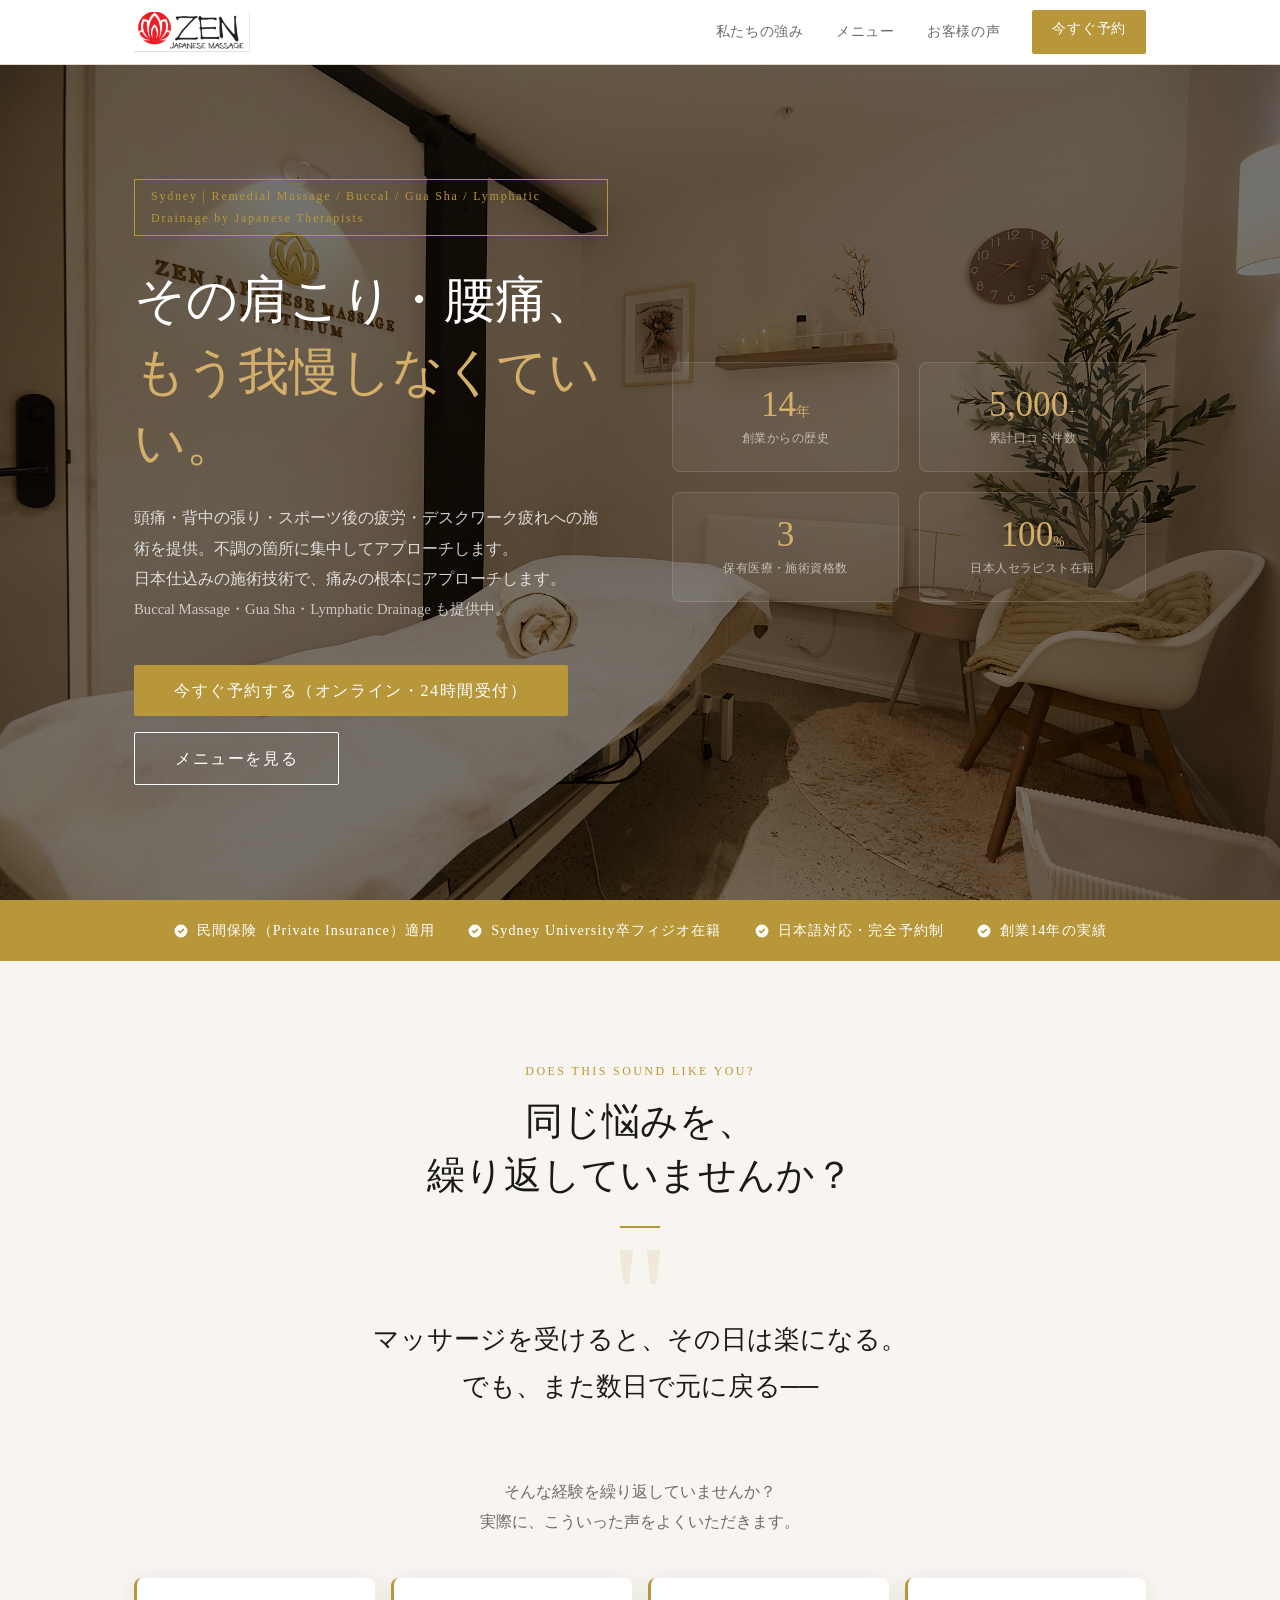
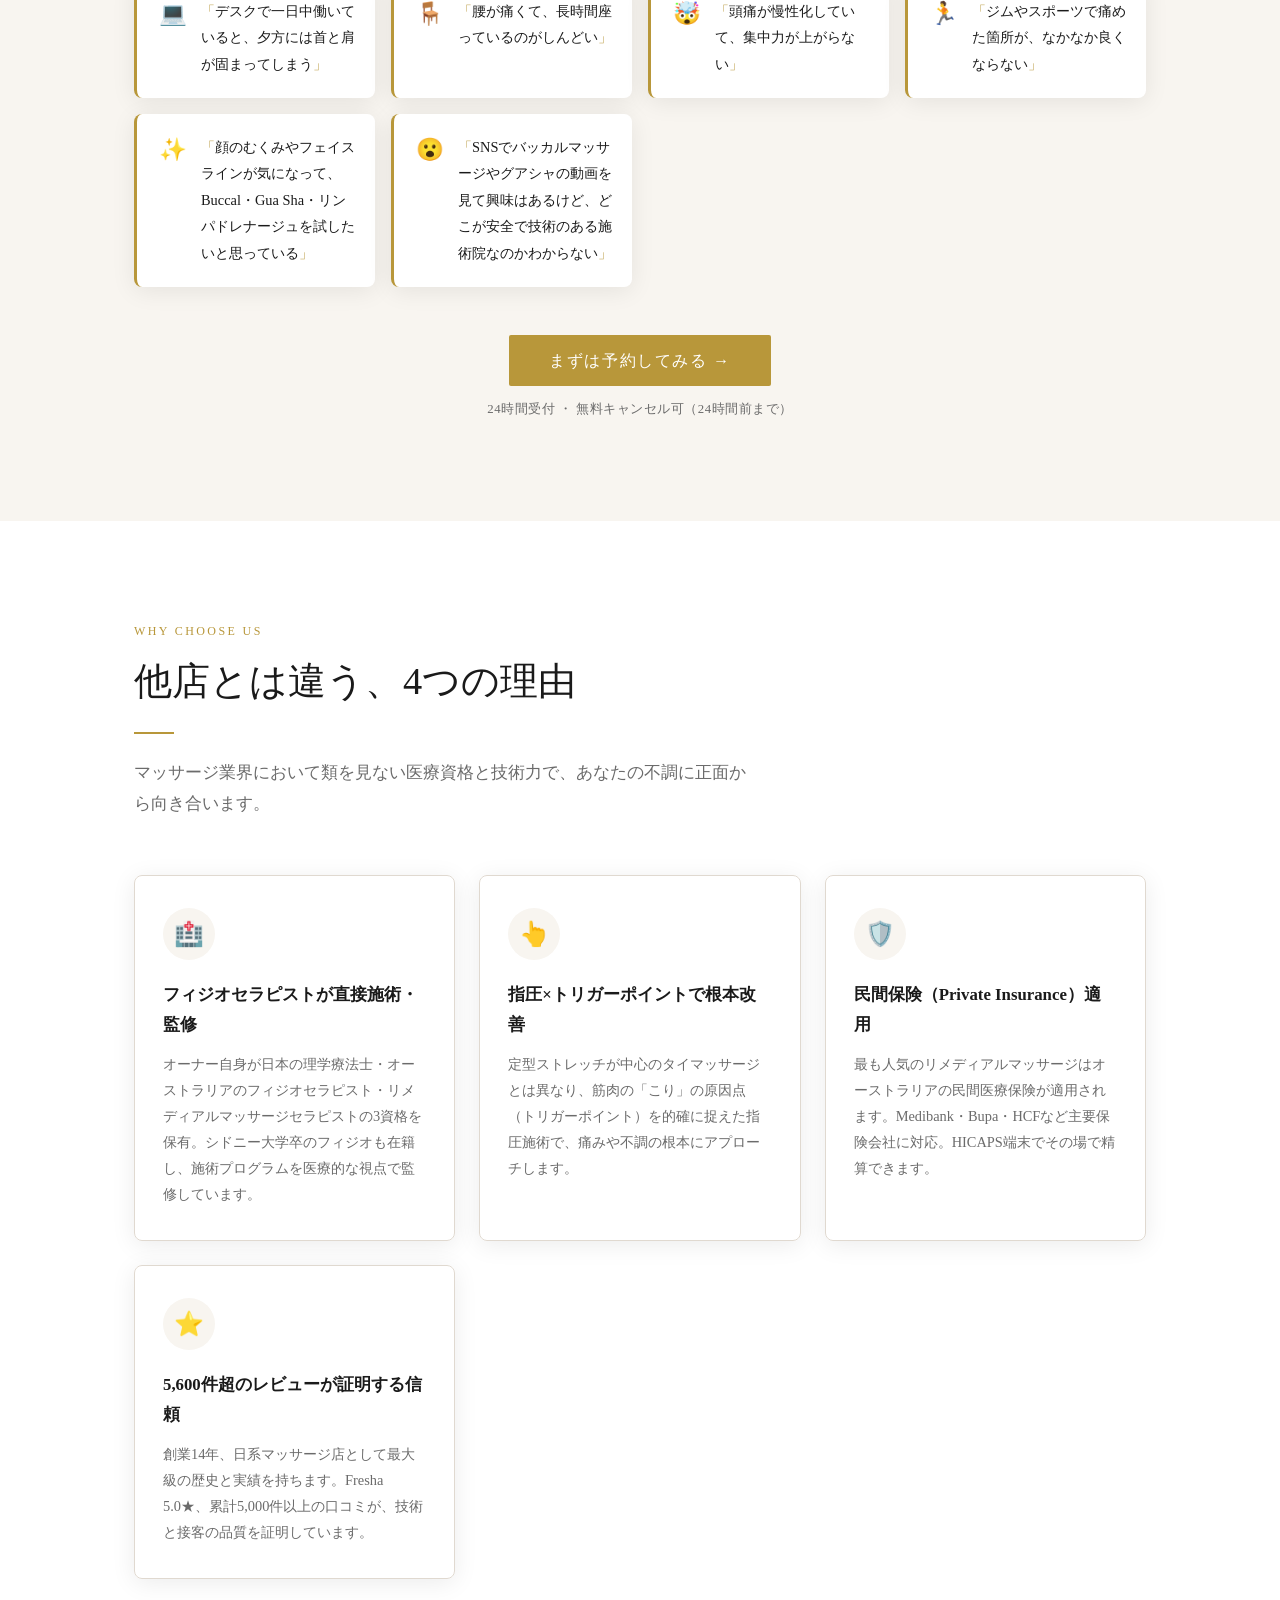
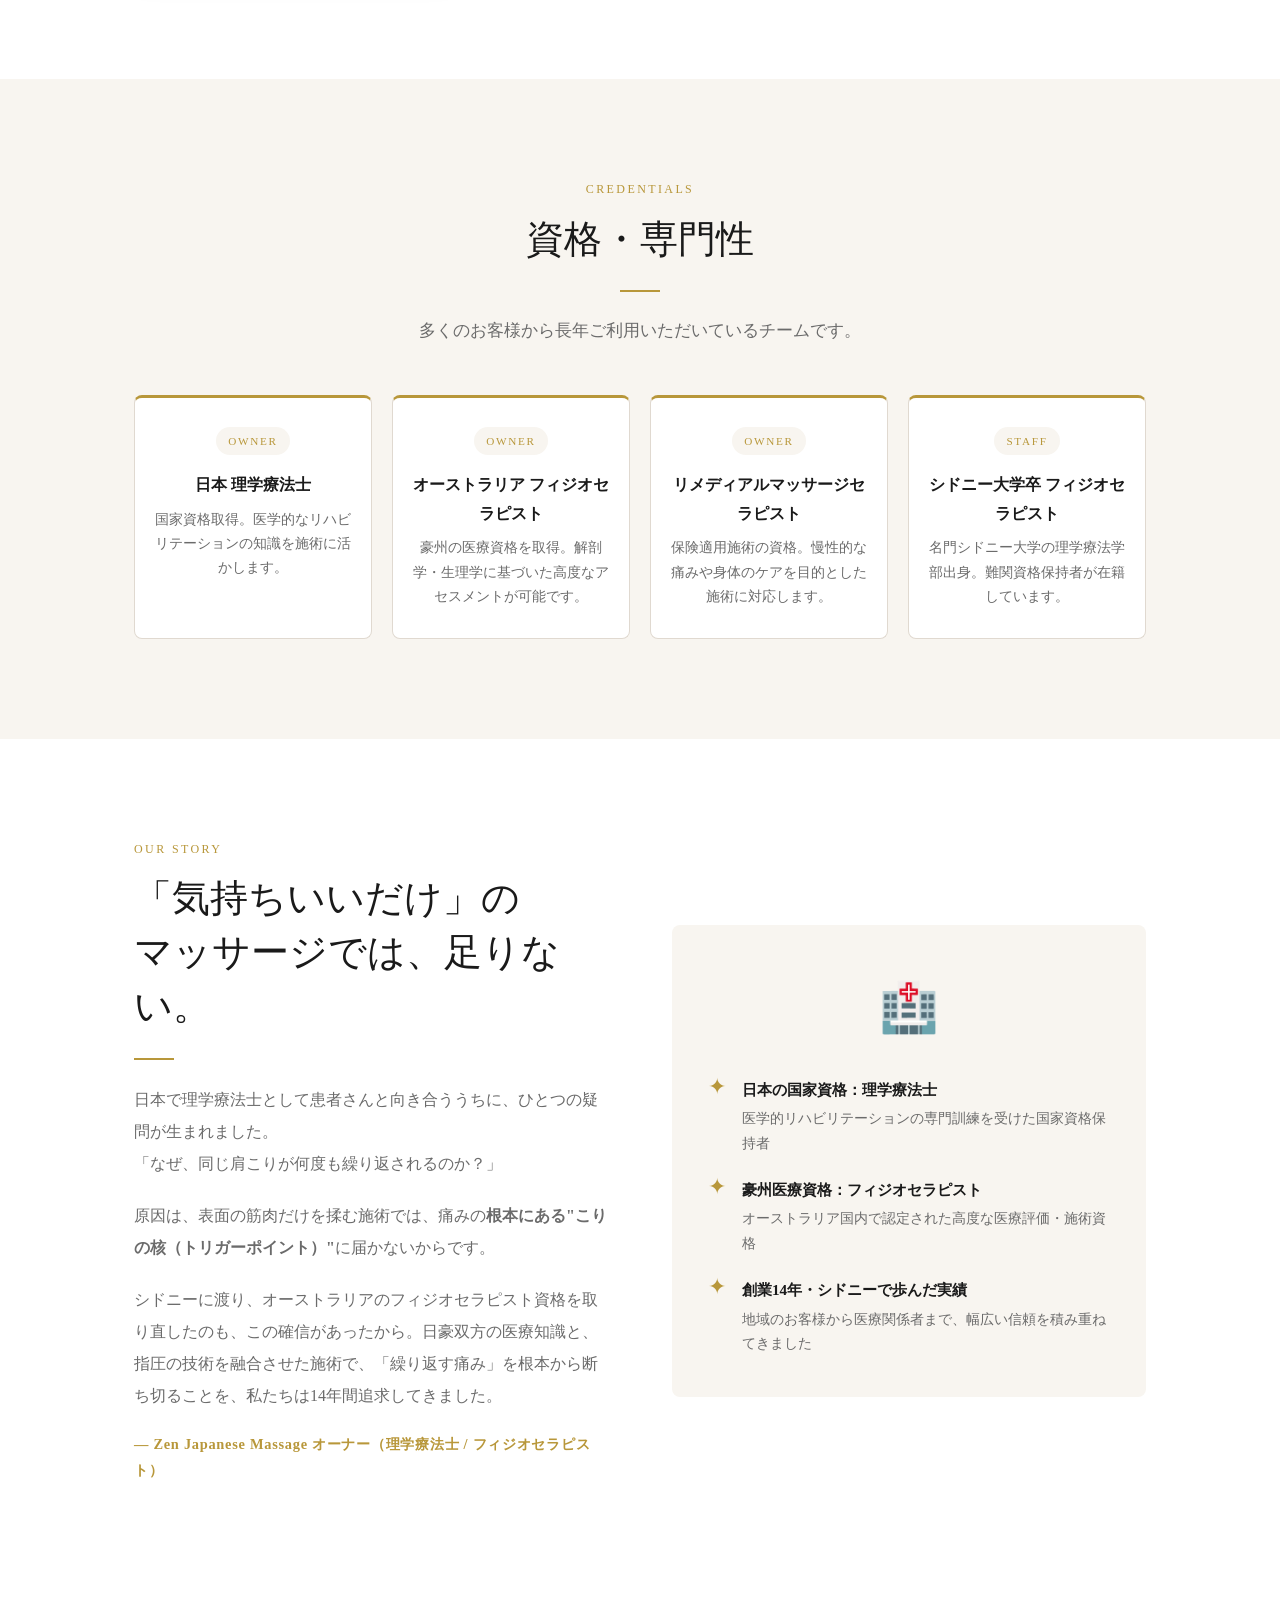
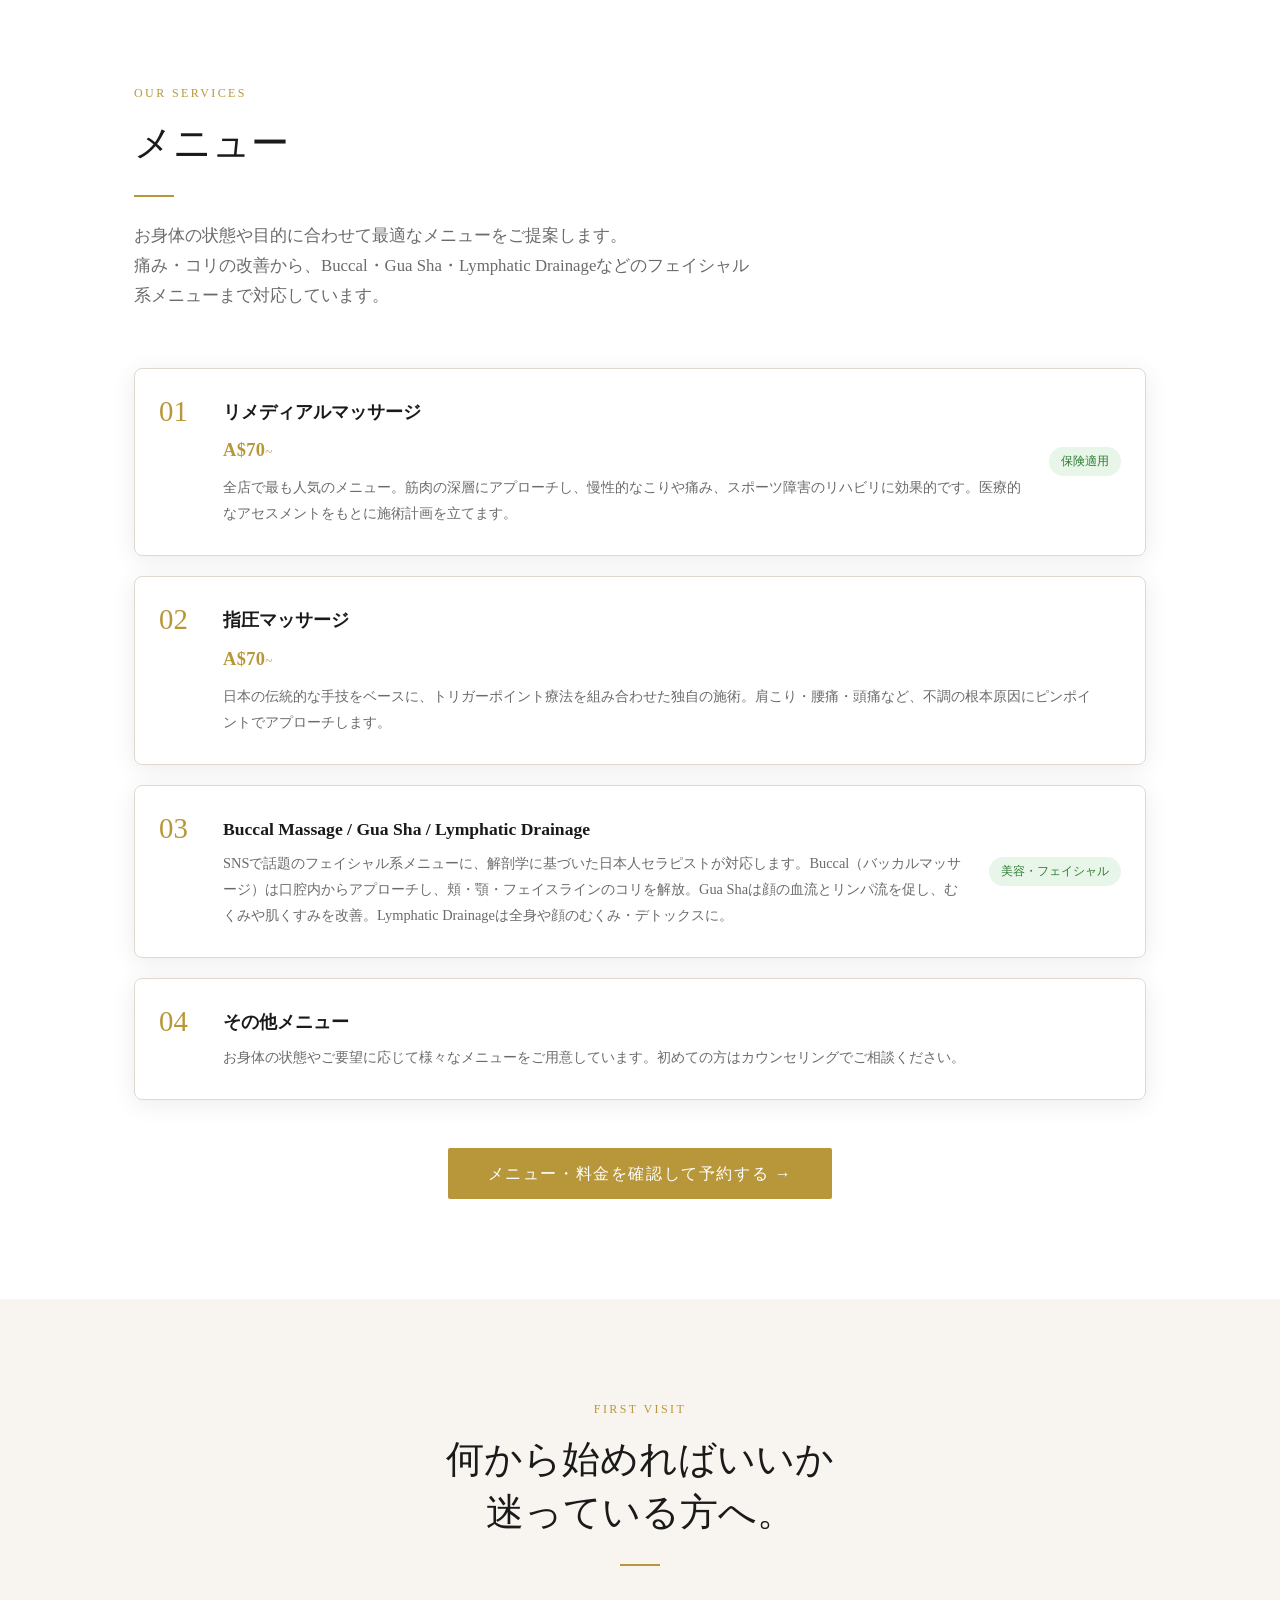
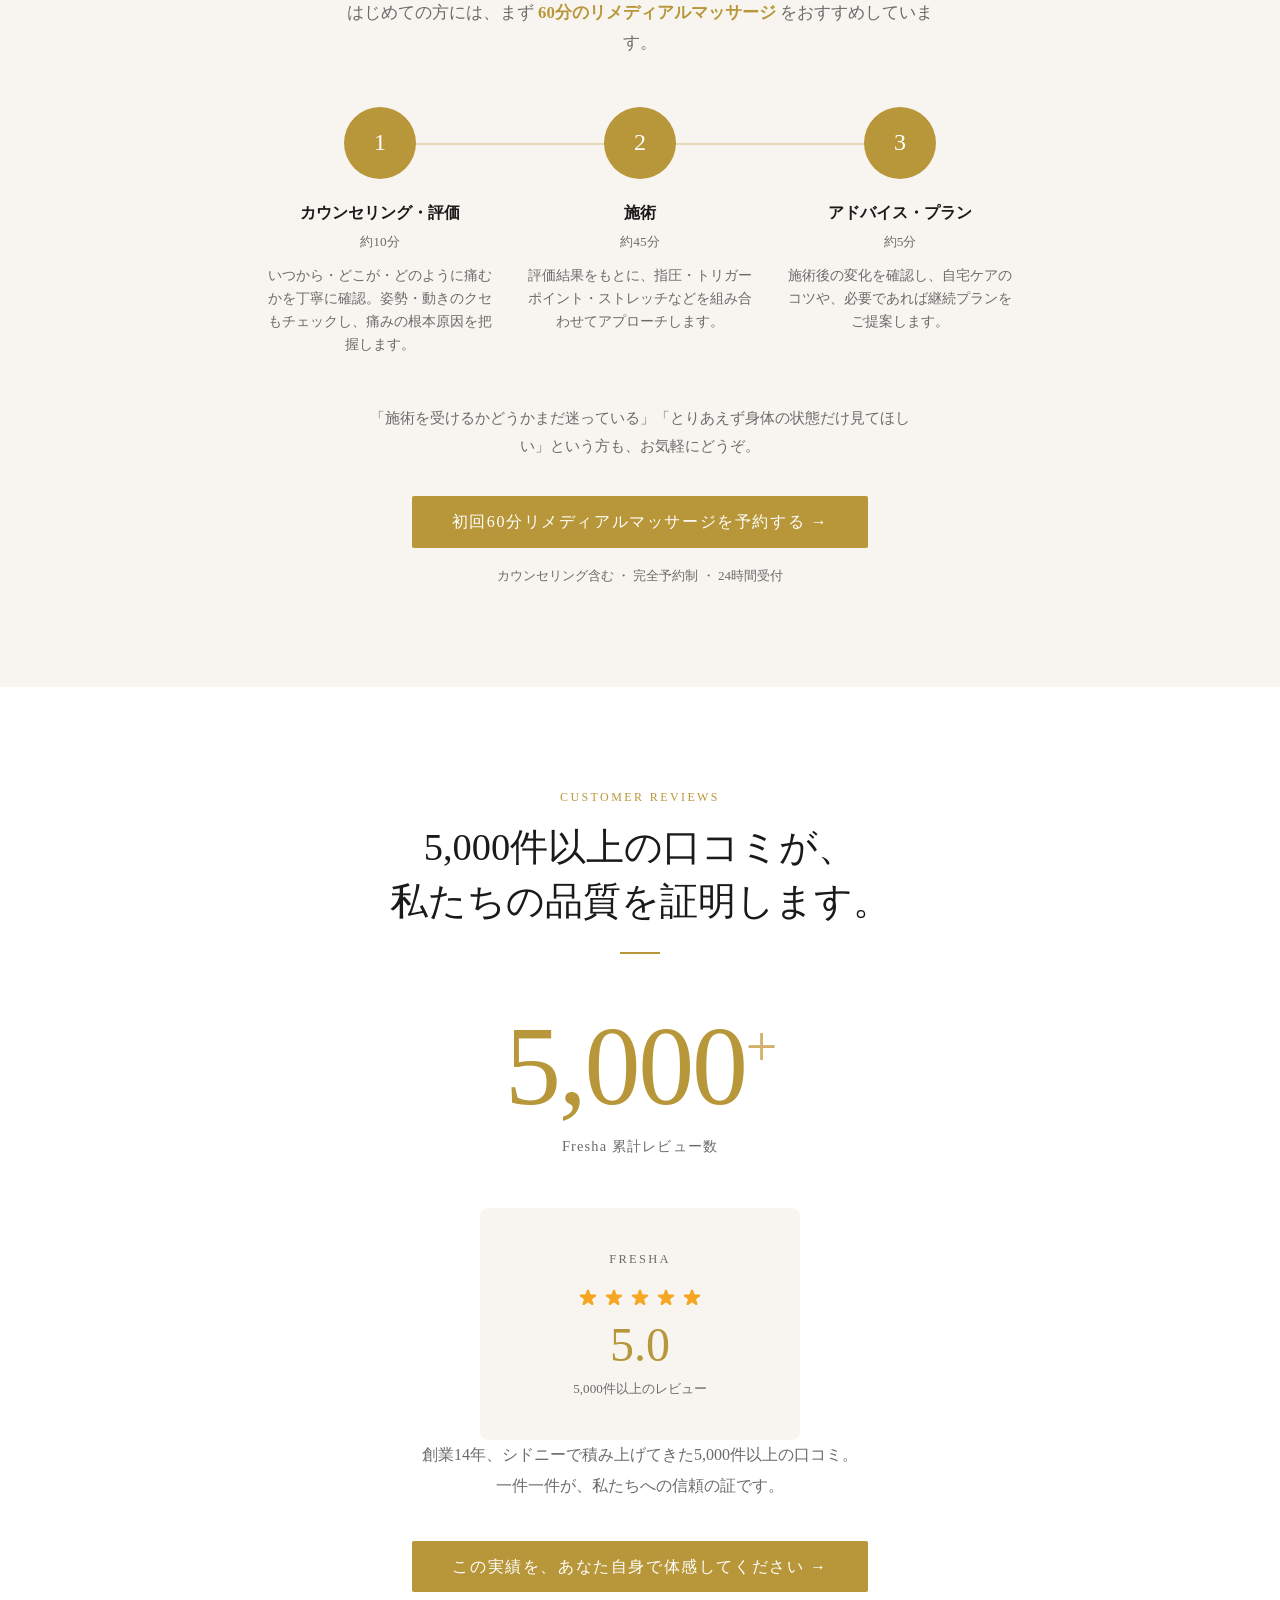
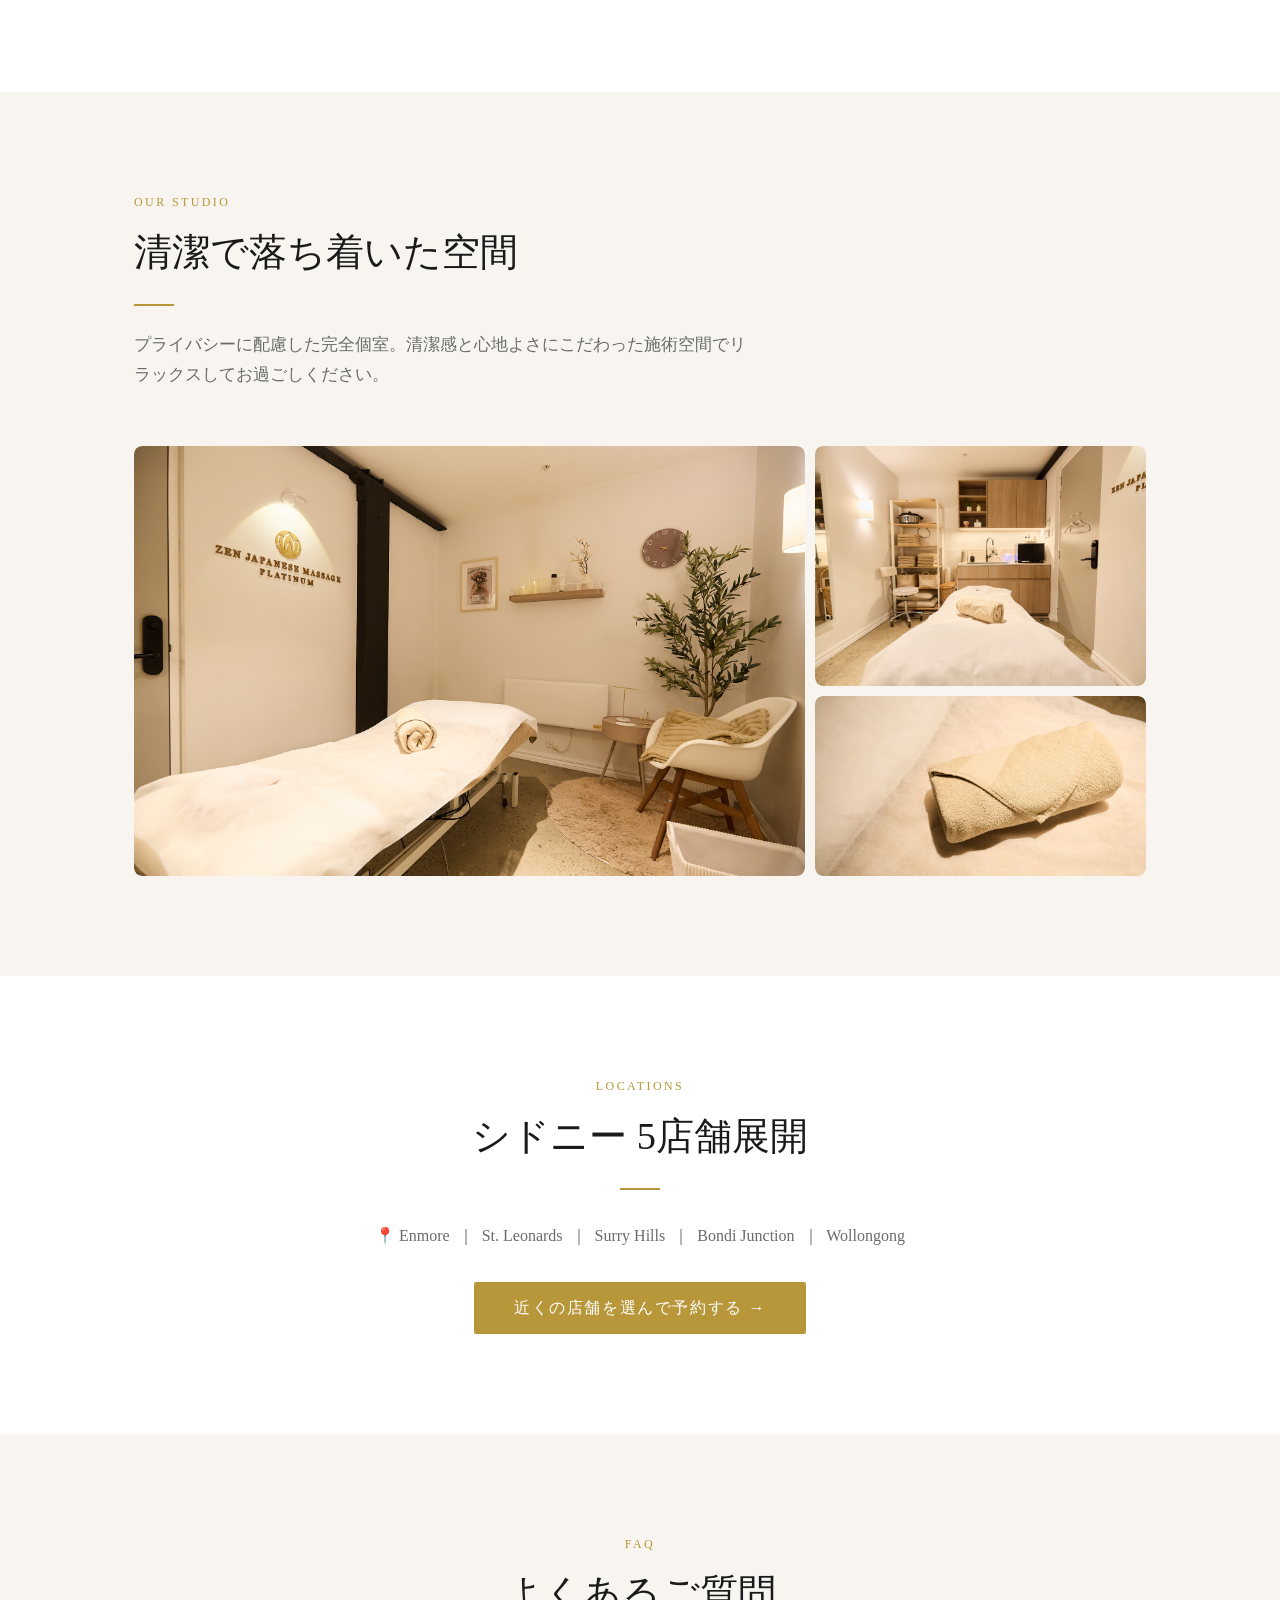
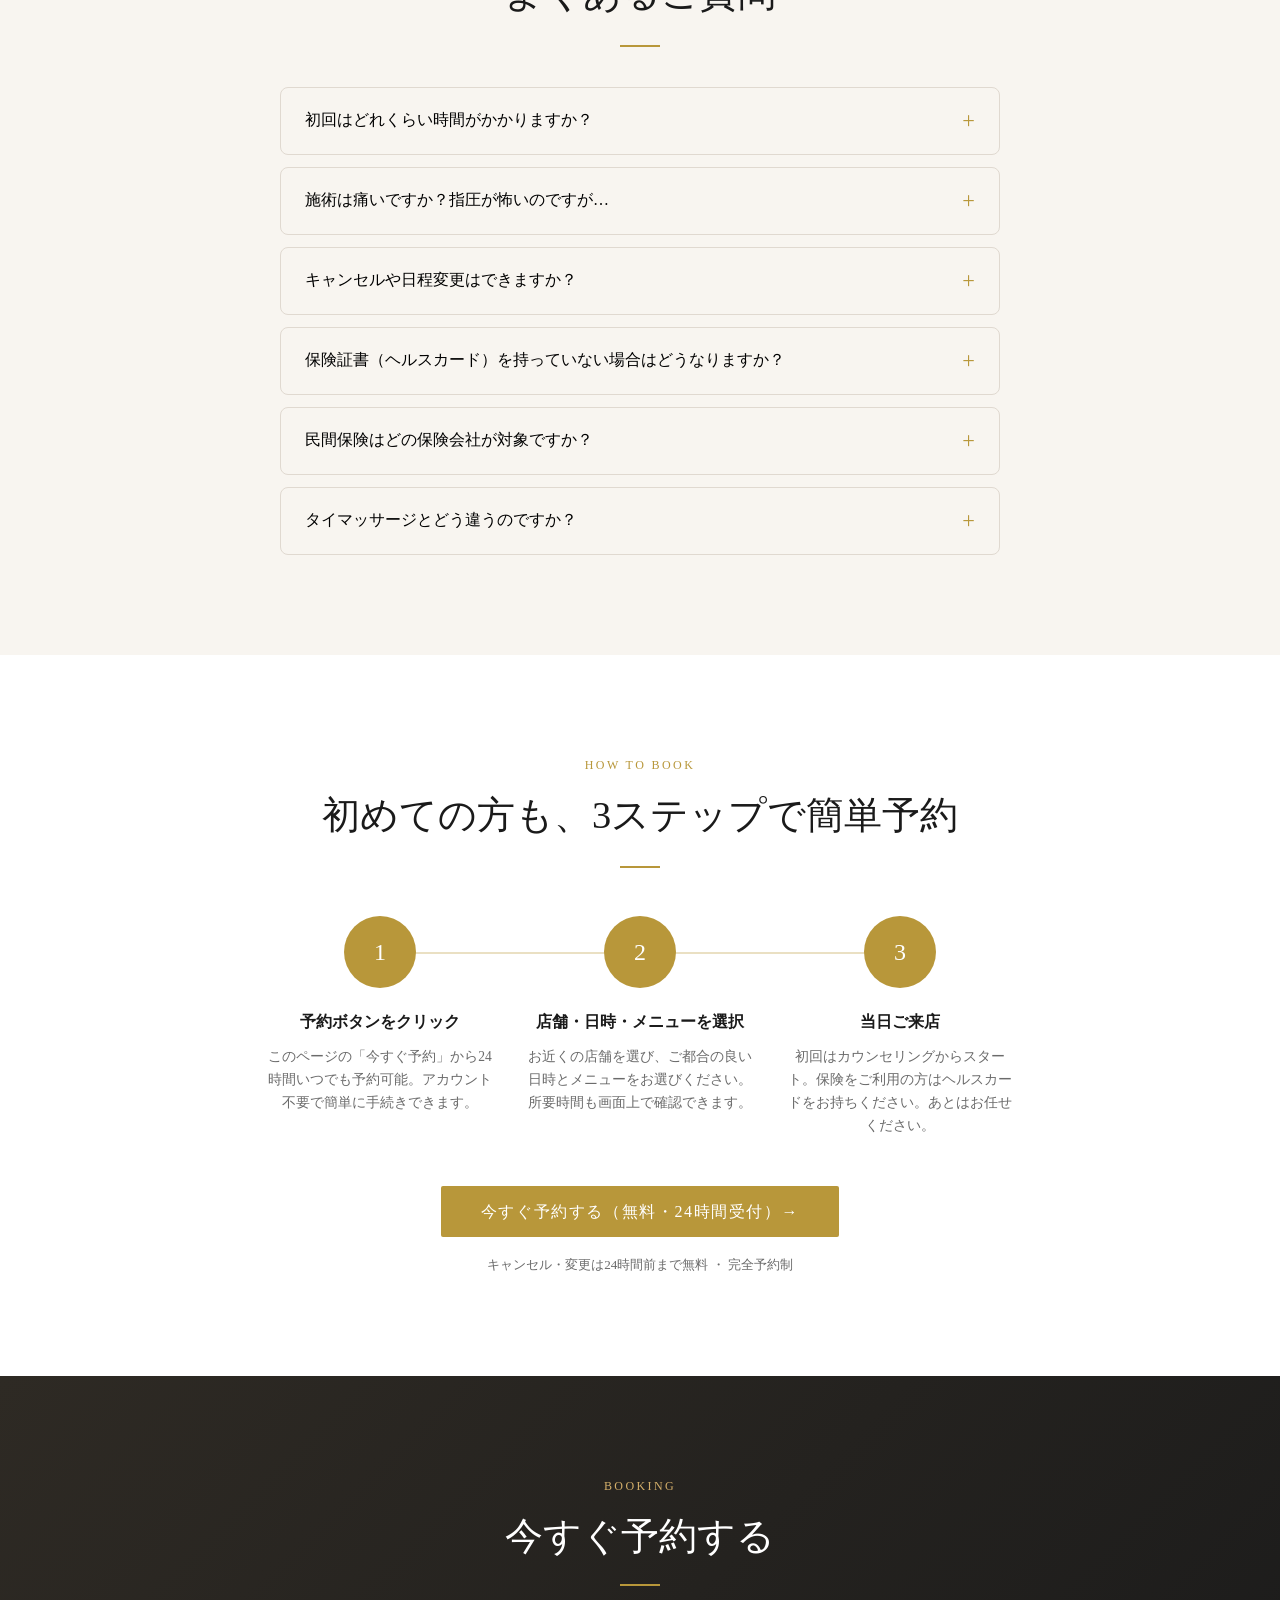
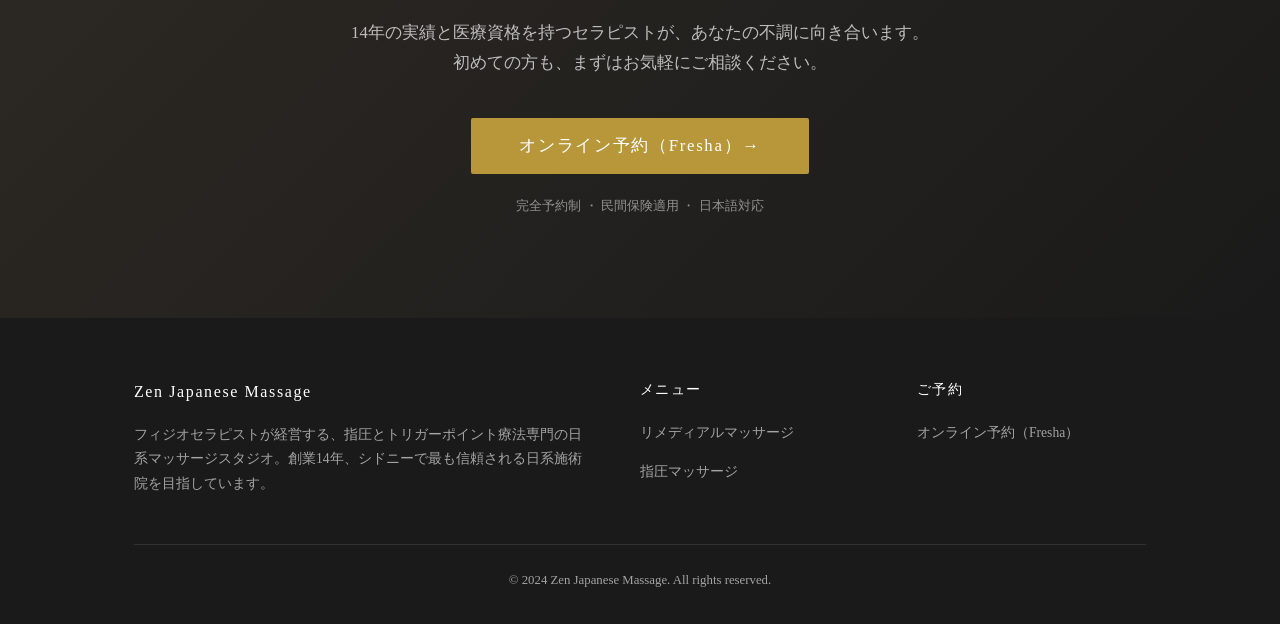
==== index.html @ 1bd849fd "fix: ACL/AHPRA/Meta広告ポリシー準拠のためテキスト修正 - ヒーロー: 「医療技術」→「施術技術」、「根本から変えます」→「根本にアプローチします」 - ヒーロー: 「スポーツ障害」" ====
<!DOCTYPE html>
<html lang="ja">
<head>
  <meta charset="UTF-8" />
  <meta name="viewport" content="width=device-width, initial-scale=1.0" />
  <title>Zen Japanese Massage | シドニーの日系マッサージ専門店 | 創業14年・5,000件以上の口コミ</title>
  <link rel="stylesheet" href="styles.css" />
  <link rel="stylesheet" href="https://unpkg.com/aos@2.3.1/dist/aos.css" />
  <!-- ===== Google Analytics (GA4) ===== -->
  <!-- TODO: G-XXXXXXXXXX を実際の測定IDに置き換えてください -->
  <script async src="https://www.googletagmanager.com/gtag/js?id=G-XXXXXXXXXX"></script>
  <script src="script.js" defer></script>
</head>
<body>

<!-- ===== STICKY BOOKING BUTTON ===== -->
<div class="sticky-booking" id="stickyBooking">
  <div class="sticky-booking-label">民間保険適用 ・ 日本語対応</div>
  <a href="https://www.fresha.com/book-now/zen-japanese-massage-r4r98fda/all-offer?share=true&pId=521319" target="_blank" rel="noopener noreferrer" class="sticky-booking-btn">
    <svg width="18" height="18" fill="none" stroke="currentColor" stroke-width="2" viewBox="0 0 24 24"><rect x="3" y="4" width="18" height="18" rx="2"/><path d="M16 2v4M8 2v4M3 10h18"/></svg>
    今すぐ予約する
  </a>
</div>

<!-- ===== HEADER ===== -->
<header class="site-header">
  <div class="container">
    <a href="#" class="logo">
      <img src="logo.png" alt="Zen Japanese Massage" style="height: 40px; width: auto; display: block;">
    </a>
    <nav class="nav">
      <a href="#strengths" class="nav-link">私たちの強み</a>
      <a href="#services" class="nav-link">メニュー</a>
      <a href="#reviews" class="nav-link">お客様の声</a>
      <a href="https://www.fresha.com/book-now/zen-japanese-massage-r4r98fda/all-offer?share=true&pId=521319" target="_blank" rel="noopener noreferrer" class="btn btn--primary">今すぐ予約</a>
    </nav>
  </div>
</header>

<!-- [SECTION: Hero] -->
<!-- ===== HERO ===== -->
<section class="hero">
  <div class="container">
    <div class="hero-content" data-aos="fade-up" data-aos-duration="900">
      <!-- [COPY: Hero badge] -->
      <div class="hero-badge">Sydney | Remedial Massage / Buccal / Gua Sha / Lymphatic Drainage by Japanese Therapists</div>
      <!-- [COPY: Hero main headline] -->
      <h1 class="hero-title">
        その肩こり・腰痛、<br>
        <em>もう我慢しなくていい。</em>
      </h1>
      <!-- [COPY: Hero sub headline] -->
      <p class="hero-desc">
        頭痛・背中の張り・スポーツ後の疲労・デスクワーク疲れへの施術を提供。不調の箇所に集中してアプローチします。<br>
        日本仕込みの施術技術で、痛みの根本にアプローチします。<br>
        <span style="font-size:.92em; opacity:.85;">Buccal Massage・Gua Sha・Lymphatic Drainage も提供中。</span>
      </p>
      <!-- [COPY: Hero CTA buttons] -->
      <div class="hero-ctas">
        <a href="https://www.fresha.com/book-now/zen-japanese-massage-r4r98fda/all-offer?share=true&pId=521319" target="_blank" rel="noopener noreferrer" class="btn btn--primary">今すぐ予約する（オンライン・24時間受付）</a>
        <a href="#services" class="btn btn--outline" style="color:#fff; border-color:#fff;">メニューを見る</a>
      </div>
    </div>
    <div class="hero-stats">
      <div class="stat-card">
        <div class="stat-num">14<span class="stat-unit">年</span></div>
        <div class="stat-label">創業からの歴史</div>
      </div>
      <div class="stat-card">
        <div class="stat-num">5,000<span class="stat-unit">+</span></div>
        <div class="stat-label">累計口コミ件数</div>
      </div>
      <div class="stat-card">
        <div class="stat-num">3</div>
        <div class="stat-label">保有医療・施術資格数</div>
      </div>
      <div class="stat-card">
        <div class="stat-num">100<span class="stat-unit">%</span></div>
        <div class="stat-label">日本人セラピスト在籍</div>
      </div>
    </div>
  </div>
</section>

<!-- ===== TRUST BAR ===== -->
<div class="trust-bar">
  <div class="container">
    <div class="trust-item">
      <svg width="16" height="16" fill="currentColor" viewBox="0 0 20 20"><path fill-rule="evenodd" d="M10 18a8 8 0 100-16 8 8 0 000 16zm3.707-9.293a1 1 0 00-1.414-1.414L9 10.586 7.707 9.293a1 1 0 00-1.414 1.414l2 2a1 1 0 001.414 0l4-4z" clip-rule="evenodd"/></svg>
      民間保険（Private Insurance）適用
    </div>
    <div class="trust-item">
      <svg width="16" height="16" fill="currentColor" viewBox="0 0 20 20"><path fill-rule="evenodd" d="M10 18a8 8 0 100-16 8 8 0 000 16zm3.707-9.293a1 1 0 00-1.414-1.414L9 10.586 7.707 9.293a1 1 0 00-1.414 1.414l2 2a1 1 0 001.414 0l4-4z" clip-rule="evenodd"/></svg>
      Sydney University卒フィジオ在籍
    </div>
    <div class="trust-item">
      <svg width="16" height="16" fill="currentColor" viewBox="0 0 20 20"><path fill-rule="evenodd" d="M10 18a8 8 0 100-16 8 8 0 000 16zm3.707-9.293a1 1 0 00-1.414-1.414L9 10.586 7.707 9.293a1 1 0 00-1.414 1.414l2 2a1 1 0 001.414 0l4-4z" clip-rule="evenodd"/></svg>
      日本語対応・完全予約制
    </div>
    <div class="trust-item">
      <svg width="16" height="16" fill="currentColor" viewBox="0 0 20 20"><path fill-rule="evenodd" d="M10 18a8 8 0 100-16 8 8 0 000 16zm3.707-9.293a1 1 0 00-1.414-1.414L9 10.586 7.707 9.293a1 1 0 00-1.414 1.414l2 2a1 1 0 001.414 0l4-4z" clip-rule="evenodd"/></svg>
      創業14年の実績
    </div>
  </div>
</div>

<!-- [SECTION: Affinity - Customer Empathy] -->
<!-- ===== EMPATHY / AFFINITY ===== -->
<section class="section section--cream" id="affinity">
  <div class="container">
    <div class="section-label" style="text-align:center;">Does This Sound Like You?</div>
    <!-- [COPY: Empathy section title] -->
    <h2 class="section-title" style="text-align:center;" data-aos="fade-up">同じ悩みを、<br>繰り返していませんか？</h2>
    <div class="divider" style="margin: 24px auto 40px;"></div>

    <!-- [COPY: Empathy main quote] -->
    <div class="empathy-quote" data-aos="fade-in" data-aos-duration="1000">
      <div class="empathy-quote-mark">"</div>
      <p class="empathy-quote-text">
        マッサージを受けると、その日は楽になる。<br>
        でも、また数日で元に戻る──
      </p>
    </div>

    <!-- [COPY: Empathy lead text] -->
    <p class="empathy-lead" data-aos="fade-up">そんな経験を繰り返していませんか？<br>実際に、こういった声をよくいただきます。</p>

    <!-- [COPY: Customer voice cards — 4 items] -->
    <div class="voice-cards">
      <div class="voice-card" data-aos="fade-up" data-aos-delay="0">
        <div class="voice-icon">💻</div>
        <p class="voice-text">デスクで一日中働いていると、夕方には首と肩が固まってしまう</p>
      </div>
      <div class="voice-card" data-aos="fade-up" data-aos-delay="80">
        <div class="voice-icon">🪑</div>
        <p class="voice-text">腰が痛くて、長時間座っているのがしんどい</p>
      </div>
      <div class="voice-card" data-aos="fade-up" data-aos-delay="160">
        <div class="voice-icon">🤯</div>
        <p class="voice-text">頭痛が慢性化していて、集中力が上がらない</p>
      </div>
      <div class="voice-card" data-aos="fade-up" data-aos-delay="240">
        <div class="voice-icon">🏃</div>
        <p class="voice-text">ジムやスポーツで痛めた箇所が、なかなか良くならない</p>
      </div>
      <div class="voice-card" data-aos="fade-up" data-aos-delay="320">
        <div class="voice-icon">✨</div>
        <p class="voice-text">顔のむくみやフェイスラインが気になって、Buccal・Gua Sha・リンパドレナージュを試したいと思っている</p>
      </div>
      <div class="voice-card" data-aos="fade-up" data-aos-delay="400">
        <div class="voice-icon">😮</div>
        <p class="voice-text">SNSでバッカルマッサージやグアシャの動画を見て興味はあるけど、どこが安全で技術のある施術院なのかわからない</p>
      </div>
    </div>

    <!-- 共感ピーク直後の CTA -->
    <div class="affinity-cta" data-aos="fade-up">
      <a href="https://www.fresha.com/book-now/zen-japanese-massage-r4r98fda/all-offer?share=true&pId=521319" target="_blank" rel="noopener noreferrer" class="btn btn--primary">
        まずは予約してみる →
      </a>
      <p class="affinity-cta-note">24時間受付 ・ 無料キャンセル可（24時間前まで）</p>
    </div>
  </div>
</section>

<!-- [SECTION: Strengths] -->
<!-- ===== STRENGTHS ===== -->
<section class="section" id="strengths">
  <div class="container">
    <!-- [COPY: Strengths section label & title] -->
    <div class="section-label">Why Choose Us</div>
    <h2 class="section-title" data-aos="fade-up">他店とは違う、4つの理由</h2>
    <div class="divider"></div>
    <p class="section-lead">マッサージ業界において類を見ない医療資格と技術力で、あなたの不調に正面から向き合います。</p>
    <div class="strengths-grid">
      <!-- [COPY: Strength card 1] -->
      <div class="strength-card" data-aos="fade-up" data-aos-delay="0">
        <div class="strength-icon">🏥</div>
        <div class="strength-title">フィジオセラピストが直接施術・監修</div>
        <p class="strength-desc">オーナー自身が日本の理学療法士・オーストラリアのフィジオセラピスト・リメディアルマッサージセラピストの3資格を保有。シドニー大学卒のフィジオも在籍し、施術プログラムを医療的な視点で監修しています。</p>
      </div>
      <!-- [COPY: Strength card 2] -->
      <div class="strength-card" data-aos="fade-up" data-aos-delay="80">
        <div class="strength-icon">👆</div>
        <div class="strength-title">指圧×トリガーポイントで根本改善</div>
        <p class="strength-desc">定型ストレッチが中心のタイマッサージとは異なり、筋肉の「こり」の原因点（トリガーポイント）を的確に捉えた指圧施術で、痛みや不調の根本にアプローチします。</p>
      </div>
      <!-- [COPY: Strength card 3] -->
      <div class="strength-card" data-aos="fade-up" data-aos-delay="160">
        <div class="strength-icon">🛡️</div>
        <div class="strength-title">民間保険（Private Insurance）適用</div>
        <p class="strength-desc">最も人気のリメディアルマッサージはオーストラリアの民間医療保険が適用されます。Medibank・Bupa・HCFなど主要保険会社に対応。HICAPS端末でその場で精算できます。</p>
      </div>
      <!-- [COPY: Strength card 4] -->
      <div class="strength-card" data-aos="fade-up" data-aos-delay="240">
        <div class="strength-icon">⭐</div>
        <div class="strength-title">5,600件超のレビューが証明する信頼</div>
        <p class="strength-desc">創業14年、日系マッサージ店として最大級の歴史と実績を持ちます。Fresha 5.0★、累計5,000件以上の口コミが、技術と接客の品質を証明しています。</p>
      </div>
    </div>
  </div>
</section>

<!-- [SECTION: Qualifications / Credentials] -->
<!-- ===== QUALIFICATIONS ===== -->
<section class="section section--cream">
  <div class="container qualifications">
    <!-- [COPY: Qualifications section label & title] -->
    <div class="section-label">Credentials</div>
    <h2 class="section-title" data-aos="fade-up">資格・専門性</h2>
    <div class="divider" style="margin: 24px auto;"></div>
    <p class="section-lead" style="margin: 0 auto 0;">多くのお客様から長年ご利用いただいているチームです。</p>
    <div class="qual-grid">
      <div class="qual-card">
        <div class="qual-tag">OWNER</div>
        <div class="qual-name">日本 理学療法士</div>
        <div class="qual-detail">国家資格取得。医学的なリハビリテーションの知識を施術に活かします。</div>
      </div>
      <div class="qual-card">
        <div class="qual-tag">OWNER</div>
        <div class="qual-name">オーストラリア フィジオセラピスト</div>
        <div class="qual-detail">豪州の医療資格を取得。解剖学・生理学に基づいた高度なアセスメントが可能です。</div>
      </div>
      <div class="qual-card">
        <div class="qual-tag">OWNER</div>
        <div class="qual-name">リメディアルマッサージセラピスト</div>
        <div class="qual-detail">保険適用施術の資格。慢性的な痛みや身体のケアを目的とした施術に対応します。</div>
      </div>
      <div class="qual-card">
        <div class="qual-tag">STAFF</div>
        <div class="qual-name">シドニー大学卒 フィジオセラピスト</div>
        <div class="qual-detail">名門シドニー大学の理学療法学部出身。難関資格保持者が在籍しています。</div>
      </div>
    </div>
  </div>
</section>

<!-- [SECTION: Founder Story] -->
<!-- ===== FOUNDER STORY ===== -->
<section class="section" id="story">
  <div class="container">
    <div class="story-grid">
      <div data-aos="fade-right">
        <!-- [COPY: Story section label & title] -->
        <div class="section-label">Our Story</div>
        <h2 class="section-title">「気持ちいいだけ」の<br>マッサージでは、足りない。</h2>
        <div class="divider"></div>
        <p style="color: var(--gray); line-height: 2; margin-bottom: 20px;">
          日本で理学療法士として患者さんと向き合ううちに、ひとつの疑問が生まれました。<br>「なぜ、同じ肩こりが何度も繰り返されるのか？」
        </p>
        <p style="color: var(--gray); line-height: 2; margin-bottom: 20px;">
          原因は、表面の筋肉だけを揉む施術では、痛みの<strong>根本にある"こりの核（トリガーポイント）"</strong>に届かないからです。
        </p>
        <p style="color: var(--gray); line-height: 2; margin-bottom: 20px;">
          シドニーに渡り、オーストラリアのフィジオセラピスト資格を取り直したのも、この確信があったから。日豪双方の医療知識と、指圧の技術を融合させた施術で、「繰り返す痛み」を根本から断ち切ることを、私たちは14年間追求してきました。
        </p>
        <p style="font-size:.9rem; color: var(--gold); font-weight: 600; letter-spacing:.05em;">— Zen Japanese Massage オーナー（理学療法士 / フィジオセラピスト）</p>
      </div>
      <div class="story-credentials">
        <div class="story-credentials-icon">🏥</div>
        <div class="story-credentials-list">
          <div class="story-credential-item">
            <div class="story-credential-bullet">✦</div>
            <div>
              <div class="story-credential-title">日本の国家資格：理学療法士</div>
              <div class="story-credential-desc">医学的リハビリテーションの専門訓練を受けた国家資格保持者</div>
            </div>
          </div>
          <div class="story-credential-item">
            <div class="story-credential-bullet">✦</div>
            <div>
              <div class="story-credential-title">豪州医療資格：フィジオセラピスト</div>
              <div class="story-credential-desc">オーストラリア国内で認定された高度な医療評価・施術資格</div>
            </div>
          </div>
          <div class="story-credential-item">
            <div class="story-credential-bullet">✦</div>
            <div>
              <div class="story-credential-title">創業14年・シドニーで歩んだ実績</div>
              <div class="story-credential-desc">地域のお客様から医療関係者まで、幅広い信頼を積み重ねてきました</div>
            </div>
          </div>
        </div>
      </div>
    </div>
  </div>
</section>

<!-- [SECTION: Services / Menu] -->
<!-- ===== SERVICES ===== -->
<section class="section" id="services">
  <div class="container">
    <!-- [COPY: Services section label & title] -->
    <div class="section-label">Our Services</div>
    <h2 class="section-title" data-aos="fade-up">メニュー</h2>
    <div class="divider"></div>
    <p class="section-lead">お身体の状態や目的に合わせて最適なメニューをご提案します。<br>痛み・コリの改善から、Buccal・Gua Sha・Lymphatic Drainageなどのフェイシャル系メニューまで対応しています。</p>
    <div class="service-list">
      <div class="service-item">
        <div class="service-num">01</div>
        <div>
          <div class="service-name">リメディアルマッサージ</div>
          <div class="service-price">A$70<span class="service-price-from">~</span></div>
          <p class="service-desc">全店で最も人気のメニュー。筋肉の深層にアプローチし、慢性的なこりや痛み、スポーツ障害のリハビリに効果的です。医療的なアセスメントをもとに施術計画を立てます。</p>
        </div>
        <div class="service-badge">保険適用</div>
      </div>
      <div class="service-item">
        <div class="service-num">02</div>
        <div>
          <div class="service-name">指圧マッサージ</div>
          <div class="service-price">A$70<span class="service-price-from">~</span></div>
          <p class="service-desc">日本の伝統的な手技をベースに、トリガーポイント療法を組み合わせた独自の施術。肩こり・腰痛・頭痛など、不調の根本原因にピンポイントでアプローチします。</p>
        </div>
      </div>
      <div class="service-item">
        <div class="service-num">03</div>
        <div>
          <div class="service-name">Buccal Massage / Gua Sha / Lymphatic Drainage</div>
          <p class="service-desc">SNSで話題のフェイシャル系メニューに、解剖学に基づいた日本人セラピストが対応します。Buccal（バッカルマッサージ）は口腔内からアプローチし、頬・顎・フェイスラインのコリを解放。Gua Shaは顔の血流とリンパ流を促し、むくみや肌くすみを改善。Lymphatic Drainageは全身や顔のむくみ・デトックスに。</p>
        </div>
        <div class="service-badge">美容・フェイシャル</div>
      </div>
      <div class="service-item">
        <div class="service-num">04</div>
        <div>
          <div class="service-name">その他メニュー</div>
          <p class="service-desc">お身体の状態やご要望に応じて様々なメニューをご用意しています。初めての方はカウンセリングでご相談ください。</p>
        </div>
      </div>
    </div>
    <div style="text-align:center; margin-top: 48px;">
      <a href="https://www.fresha.com/book-now/zen-japanese-massage-r4r98fda/all-offer?share=true&pId=521319" target="_blank" rel="noopener noreferrer" class="btn btn--primary">メニュー・料金を確認して予約する →</a>
    </div>
  </div>
</section>

<!-- [SECTION: Proposal - First Visit Flow] -->
<!-- ===== FIRST VISIT / PROPOSAL ===== -->
<section class="section section--cream" id="first-visit">
  <div class="container" style="text-align:center;">
    <div class="section-label">First Visit</div>
    <!-- [COPY: First visit section title] -->
    <h2 class="section-title" data-aos="fade-up">何から始めればいいか<br>迷っている方へ。</h2>
    <div class="divider" style="margin: 24px auto 32px;"></div>
    <!-- [COPY: First visit recommendation text] -->
    <p class="section-lead" style="margin: 0 auto 48px;" data-aos="fade-up">
      はじめての方には、まず <span class="first-visit-highlight">60分のリメディアルマッサージ</span> をおすすめしています。
    </p>

    <!-- [COPY: First visit 3-step flow] -->
    <div class="steps-grid" data-aos="fade-up" data-aos-delay="100">
      <div class="steps-connector"></div>
      <div class="step-item">
        <div class="step-num">1</div>
        <!-- [COPY: Step 1 title] -->
        <div class="step-title">カウンセリング・評価<br><small style="font-weight:400; color:var(--gray);">約10分</small></div>
        <!-- [COPY: Step 1 description] -->
        <p class="step-desc">いつから・どこが・どのように痛むかを丁寧に確認。姿勢・動きのクセもチェックし、痛みの根本原因を把握します。</p>
      </div>
      <div class="step-item">
        <div class="step-num">2</div>
        <!-- [COPY: Step 2 title] -->
        <div class="step-title">施術<br><small style="font-weight:400; color:var(--gray);">約45分</small></div>
        <!-- [COPY: Step 2 description] -->
        <p class="step-desc">評価結果をもとに、指圧・トリガーポイント・ストレッチなどを組み合わせてアプローチします。</p>
      </div>
      <div class="step-item">
        <div class="step-num">3</div>
        <!-- [COPY: Step 3 title] -->
        <div class="step-title">アドバイス・プラン<br><small style="font-weight:400; color:var(--gray);">約5分</small></div>
        <!-- [COPY: Step 3 description] -->
        <p class="step-desc">施術後の変化を確認し、自宅ケアのコツや、必要であれば継続プランをご提案します。</p>
      </div>
    </div>

    <!-- [COPY: First visit reassurance note] -->
    <p class="first-visit-note" data-aos="fade-up">
      「施術を受けるかどうかまだ迷っている」「とりあえず身体の状態だけ見てほしい」という方も、お気軽にどうぞ。
    </p>

    <!-- [COPY: First visit CTA button] -->
    <a href="https://www.fresha.com/book-now/zen-japanese-massage-r4r98fda/all-offer?share=true&pId=521319" target="_blank" rel="noopener noreferrer" class="btn btn--primary" data-aos="fade-up">初回60分リメディアルマッサージを予約する →</a>
    <p style="margin-top:16px; font-size:.82rem; color:var(--gray);">カウンセリング含む ・ 完全予約制 ・ 24時間受付</p>
  </div>
</section>

<!-- [SECTION: Reviews / Social Proof] -->
<!-- ===== REVIEWS / SOCIAL PROOF ===== -->
<section class="section" id="reviews">
  <div class="container">
    <div class="section-label" style="text-align:center;">Customer Reviews</div>
    <h2 class="section-title" style="text-align:center;">5,000件以上の口コミが、<br>私たちの品質を証明します。</h2>
    <div class="divider" style="margin: 24px auto 56px;"></div>

    <!-- 合計件数：大きく打ち出す -->
    <div class="proof-total">
      <div class="proof-total-num">5,000<span class="proof-plus">+</span></div>
      <div class="proof-total-label">Fresha 累計レビュー数</div>
    </div>

    <!-- Freshaレーティング -->
    <div class="proof-platforms" style="grid-template-columns: 1fr; max-width: 320px; margin: 0 auto;">
      <div class="proof-platform">
        <div class="proof-platform-name">Fresha</div>
        <div class="proof-stars-row">
          <svg viewBox="0 0 20 20" class="proof-star-svg"><path d="M9.049 2.927c.3-.921 1.603-.921 1.902 0l1.07 3.292a1 1 0 00.95.69h3.462c.969 0 1.371 1.24.588 1.81l-2.8 2.034a1 1 0 00-.364 1.118l1.07 3.292c.3.921-.755 1.688-1.54 1.118l-2.8-2.034a1 1 0 00-1.175 0l-2.8 2.034c-.784.57-1.838-.197-1.539-1.118l1.07-3.292a1 1 0 00-.364-1.118L2.98 8.72c-.783-.57-.38-1.81.588-1.81h3.461a1 1 0 00.951-.69l1.07-3.292z"/></svg>
          <svg viewBox="0 0 20 20" class="proof-star-svg"><path d="M9.049 2.927c.3-.921 1.603-.921 1.902 0l1.07 3.292a1 1 0 00.95.69h3.462c.969 0 1.371 1.24.588 1.81l-2.8 2.034a1 1 0 00-.364 1.118l1.07 3.292c.3.921-.755 1.688-1.54 1.118l-2.8-2.034a1 1 0 00-1.175 0l-2.8 2.034c-.784.57-1.838-.197-1.539-1.118l1.07-3.292a1 1 0 00-.364-1.118L2.98 8.72c-.783-.57-.38-1.81.588-1.81h3.461a1 1 0 00.951-.69l1.07-3.292z"/></svg>
          <svg viewBox="0 0 20 20" class="proof-star-svg"><path d="M9.049 2.927c.3-.921 1.603-.921 1.902 0l1.07 3.292a1 1 0 00.95.69h3.462c.969 0 1.371 1.24.588 1.81l-2.8 2.034a1 1 0 00-.364 1.118l1.07 3.292c.3.921-.755 1.688-1.54 1.118l-2.8-2.034a1 1 0 00-1.175 0l-2.8 2.034c-.784.57-1.838-.197-1.539-1.118l1.07-3.292a1 1 0 00-.364-1.118L2.98 8.72c-.783-.57-.38-1.81.588-1.81h3.461a1 1 0 00.951-.69l1.07-3.292z"/></svg>
          <svg viewBox="0 0 20 20" class="proof-star-svg"><path d="M9.049 2.927c.3-.921 1.603-.921 1.902 0l1.07 3.292a1 1 0 00.95.69h3.462c.969 0 1.371 1.24.588 1.81l-2.8 2.034a1 1 0 00-.364 1.118l1.07 3.292c.3.921-.755 1.688-1.54 1.118l-2.8-2.034a1 1 0 00-1.175 0l-2.8 2.034c-.784.57-1.838-.197-1.539-1.118l1.07-3.292a1 1 0 00-.364-1.118L2.98 8.72c-.783-.57-.38-1.81.588-1.81h3.461a1 1 0 00.951-.69l1.07-3.292z"/></svg>
          <svg viewBox="0 0 20 20" class="proof-star-svg"><path d="M9.049 2.927c.3-.921 1.603-.921 1.902 0l1.07 3.292a1 1 0 00.95.69h3.462c.969 0 1.371 1.24.588 1.81l-2.8 2.034a1 1 0 00-.364 1.118l1.07 3.292c.3.921-.755 1.688-1.54 1.118l-2.8-2.034a1 1 0 00-1.175 0l-2.8 2.034c-.784.57-1.838-.197-1.539-1.118l1.07-3.292a1 1 0 00-.364-1.118L2.98 8.72c-.783-.57-.38-1.81.588-1.81h3.461a1 1 0 00.951-.69l1.07-3.292z"/></svg>
        </div>
        <div class="proof-rating-num">5.0</div>
        <div class="proof-review-count">5,000件以上のレビュー</div>
      </div>
    </div>

    <!-- 信頼文 -->
    <p class="proof-tagline">
      創業14年、シドニーで積み上げてきた5,000件以上の口コミ。<br>
      一件一件が、私たちへの信頼の証です。
    </p>

    <div style="text-align:center; margin-top: 40px;">
      <a href="https://www.fresha.com/book-now/zen-japanese-massage-r4r98fda/all-offer?share=true&pId=521319" target="_blank" rel="noopener noreferrer" class="btn btn--primary">この実績を、あなた自身で体感してください →</a>
    </div>
  </div>
</section>

<!-- [SECTION: Photo Gallery] -->
<!-- ===== PHOTO GALLERY（3枚） ===== -->
<section class="section section--cream" id="gallery">
  <div class="container">
    <div class="section-label">Our Studio</div>
    <h2 class="section-title">清潔で落ち着いた空間</h2>
    <div class="divider"></div>
    <p class="section-lead">プライバシーに配慮した完全個室。清潔感と心地よさにこだわった施術空間でリラックスしてお過ごしください。</p>
    <div class="photo-gallery">
      <a class="g-main" href="ZenJapaneseMassage - 店舗画像.jpg" target="_blank">
        <img src="ZenJapaneseMassage - 店舗画像.jpg" alt="Zen Japanese Massage 店舗">
      </a>
      <a href="ZenJapaneseMassage - 1448745 2.jpg" target="_blank">
        <img src="ZenJapaneseMassage - 1448745 2.jpg" alt="店舗内観">
      </a>
      <a href="ZenJapaneseMassage - 1448745 5.jpg" target="_blank">
        <img src="ZenJapaneseMassage - 1448745 5.jpg" alt="施術室">
      </a>
    </div>
  </div>
</section>

<!-- [SECTION: Locations] -->
<!-- ===== LOCATIONS（簡略版） ===== -->
<section class="section" id="locations">
  <div class="container" style="text-align:center;">
    <div class="section-label">Locations</div>
    <h2 class="section-title">シドニー 5店舗展開</h2>
    <div class="divider" style="margin: 24px auto 32px;"></div>
    <p class="locations-text">
      📍 Enmore &nbsp;｜&nbsp; St. Leonards &nbsp;｜&nbsp; Surry Hills &nbsp;｜&nbsp; Bondi Junction &nbsp;｜&nbsp; Wollongong
    </p>
    <a href="https://www.fresha.com/book-now/zen-japanese-massage-r4r98fda/all-offer?share=true&pId=521319" target="_blank" rel="noopener noreferrer" class="btn btn--primary">近くの店舗を選んで予約する →</a>
  </div>
</section>

<!-- ===== FAQ ===== -->
<section class="section section--cream">
  <div class="container">
    <div class="section-label" style="text-align:center;">FAQ</div>
    <h2 class="section-title" style="text-align:center;">よくあるご質問</h2>
    <div class="divider" style="margin: 24px auto 40px;"></div>
    <div class="faq-list">
      <div class="faq-item">
        <button class="faq-q" aria-expanded="false">初回はどれくらい時間がかかりますか？</button>
        <div class="faq-a">初回はカウンセリング込みで約60〜75分を目安にお越しください。来店後、まずお身体の状態・お悩み・日常生活についてヒアリングを行い、そのうえで最適な施術プランをご提案します。2回目以降は施術時間のみのご案内となります。</div>
      </div>
      <div class="faq-item">
        <button class="faq-q" aria-expanded="false">施術は痛いですか？指圧が怖いのですが…</button>
        <div class="faq-a">「気持ちよい痛さ」を目安に、常にお客様の反応を確認しながら圧を調整します。強い圧が苦手な方は遠慮なくお申し出ください。「痛くてつらい」という状態にはなりません。初回は特に丁寧にコミュニケーションを取りながら進めますので、ご安心ください。</div>
      </div>
      <div class="faq-item">
        <button class="faq-q" aria-expanded="false">キャンセルや日程変更はできますか？</button>
        <div class="faq-a">はい、可能です。ご予約の24時間前までであれば、予約システム（Fresha）から無料でキャンセル・変更いただけます。急なご事情の場合はご連絡ください。「予約したけどキャンセルできない」という心配は不要ですので、まずお気軽にご予約ください。</div>
      </div>
      <div class="faq-item">
        <button class="faq-q" aria-expanded="false">保険証書（ヘルスカード）を持っていない場合はどうなりますか？</button>
        <div class="faq-a">保険証書がなくても施術は受けられます。その場合は自費でのお支払いとなります。また、後日保険会社に請求書を提出してご自身で還付を受けることも可能です。詳しくはご予約時にお気軽にご相談ください。</div>
      </div>
      <div class="faq-item">
        <button class="faq-q" aria-expanded="false">民間保険はどの保険会社が対象ですか？</button>
        <div class="faq-a">Medibank、Bupa、HCFをはじめとする主要な民間医療保険に対応しています。HICAPS端末を設置しており、施術後にその場でクレームの処理が可能です。ご利用の保険会社について不明な点はお気軽にお問い合わせください。</div>
      </div>
      <div class="faq-item">
        <button class="faq-q" aria-expanded="false">タイマッサージとどう違うのですか？</button>
        <div class="faq-a">タイマッサージは主にストレッチを多用した全身のリラクゼーションが目的ですが、当店は「指圧」とトリガーポイント療法を中心に、不調の根本原因にアプローチします。医療資格を持つセラピストが施術するため、繰り返す痛みや慢性的な不調の改善を目的としたご利用に特に適しています。</div>
      </div>
    </div>
  </div>
</section>

<!-- [SECTION: How to Book - Booking Process] -->
<!-- ===== HOW TO BOOK ===== -->
<section class="section" id="how-to-book">
  <div class="container" style="text-align:center;">
    <div class="section-label">How to Book</div>
    <h2 class="section-title">初めての方も、3ステップで簡単予約</h2>
    <div class="divider" style="margin: 24px auto 48px;"></div>
    <div class="steps-grid">
      <div class="steps-connector"></div>
      <div class="step-item">
        <div class="step-num">1</div>
        <div class="step-title">予約ボタンをクリック</div>
        <p class="step-desc">このページの「今すぐ予約」から24時間いつでも予約可能。アカウント不要で簡単に手続きできます。</p>
      </div>
      <div class="step-item">
        <div class="step-num">2</div>
        <div class="step-title">店舗・日時・メニューを選択</div>
        <p class="step-desc">お近くの店舗を選び、ご都合の良い日時とメニューをお選びください。所要時間も画面上で確認できます。</p>
      </div>
      <div class="step-item">
        <div class="step-num">3</div>
        <div class="step-title">当日ご来店</div>
        <p class="step-desc">初回はカウンセリングからスタート。保険をご利用の方はヘルスカードをお持ちください。あとはお任せください。</p>
      </div>
    </div>
    <a href="https://www.fresha.com/book-now/zen-japanese-massage-r4r98fda/all-offer?share=true&pId=521319" target="_blank" rel="noopener noreferrer" class="btn btn--primary">今すぐ予約する（無料・24時間受付）→</a>
    <p style="margin-top:16px; font-size:.82rem; color:var(--gray);">キャンセル・変更は24時間前まで無料 ・ 完全予約制</p>
  </div>
</section>

<!-- ===== CTA SECTION ===== -->
<section class="cta-section" id="booking">
  <div class="container">
    <div class="section-label" style="color: var(--gold-lt);">Booking</div>
    <h2 class="section-title">今すぐ予約する</h2>
    <div class="divider"></div>
    <p class="section-lead">14年の実績と医療資格を持つセラピストが、あなたの不調に向き合います。<br>初めての方も、まずはお気軽にご相談ください。</p>
    <div class="cta-btns">
      <a href="https://www.fresha.com/book-now/zen-japanese-massage-r4r98fda/all-offer?share=true&pId=521319" target="_blank" rel="noopener noreferrer" class="btn btn--primary" style="font-size: 1.05rem; padding: 18px 48px;">オンライン予約（Fresha）→</a>
    </div>
    <p class="cta-note">完全予約制 ・ 民間保険適用 ・ 日本語対応</p>
  </div>
</section>

<!-- ===== FOOTER ===== -->
<footer class="site-footer">
  <div class="container">
    <div class="footer-grid">
      <div>
        <div class="footer-brand">Zen Japanese Massage</div>
        <p class="footer-tagline">フィジオセラピストが経営する、指圧とトリガーポイント療法専門の日系マッサージスタジオ。創業14年、シドニーで最も信頼される日系施術院を目指しています。</p>
      </div>
      <div>
        <div class="footer-heading">メニュー</div>
        <ul class="footer-links">
          <li><a href="#services">リメディアルマッサージ</a></li>
          <li><a href="#services">指圧マッサージ</a></li>
        </ul>
      </div>
      <div>
        <div class="footer-heading">ご予約</div>
        <ul class="footer-links">
          <li><a href="https://www.fresha.com/book-now/zen-japanese-massage-r4r98fda/all-offer?share=true&pId=521319" target="_blank" rel="noopener noreferrer">オンライン予約（Fresha）</a></li>
        </ul>
      </div>
    </div>
    <div class="footer-bottom">
      © 2024 Zen Japanese Massage. All rights reserved.
    </div>
  </div>
</footer>

<script src="https://unpkg.com/aos@2.3.1/dist/aos.js"></script>
<script>
  AOS.init({
    once: true,
    duration: 700,
    easing: 'ease-out-quad',
    offset: 60
  });
</script>
</body>
</html>
---- styles.css ----
/* ===== RESET & BASE ===== */
*, *::before, *::after { box-sizing: border-box; margin: 0; padding: 0; }
:root {
  --black:   #1a1a1a;
  --white:   #ffffff;
  --cream:   #f8f5f0;
  --gold:    #b8973a;
  --gold-lt: #d4af6a;
  --gray:    #6b6b6b;
  --border:  #e0d9d0;
  --radius:  8px;
  --shadow:  0 4px 24px rgba(0,0,0,.08);
  --header-h: 64px;
}

/* 横スクロール防止・アンカーリンクの fixed ヘッダーかぶり防止 */
html {
  scroll-behavior: smooth;
  scroll-padding-top: calc(var(--header-h) + 8px);
  overflow-x: hidden;
}
body {
  font-family: "Hiragino Mincho ProN", "Yu Mincho", Georgia, serif;
  color: var(--black);
  background: var(--white);
  line-height: 1.8;
  /* fixed ヘッダー分だけコンテンツを押し下げる */
  padding-top: var(--header-h);
  overflow-x: hidden;
}
img { display: block; max-width: 100%; }
a { color: inherit; text-decoration: none; }

/* ===== UTILITY ===== */
.container { max-width: 1060px; margin: 0 auto; padding: 0 24px; }
.section { padding: 100px 0; }
.section--cream { background: var(--cream); }
.section-label {
  font-size: .75rem;
  letter-spacing: .2em;
  color: var(--gold);
  text-transform: uppercase;
  margin-bottom: 12px;
}
.section-title {
  font-size: clamp(1.6rem, 4vw, 2.4rem);
  font-weight: 400;
  line-height: 1.4;
  margin-bottom: 20px;
}
.section-lead {
  font-size: 1.05rem;
  color: var(--gray);
  max-width: 620px;
  margin-bottom: 56px;
}
.divider {
  width: 40px;
  height: 2px;
  background: var(--gold);
  margin: 24px 0;
}
.btn {
  display: inline-block;
  padding: 16px 40px;
  border-radius: 2px;
  font-size: 1rem;
  letter-spacing: .1em;
  cursor: pointer;
  transition: opacity .2s;
  /* タップターゲット最低 44px 確保 */
  min-height: 44px;
  line-height: 1.2;
}
.btn:hover { opacity: .85; }
.btn--primary {
  background: var(--gold);
  color: var(--white);
}
.btn--outline {
  border: 1px solid var(--gold);
  color: var(--gold);
}

/* ===== HEADER NAV ===== */
.site-header {
  position: fixed;
  top: 0; left: 0; right: 0;
  z-index: 100;
  background: rgba(255,255,255,.95);
  backdrop-filter: blur(6px);
  border-bottom: 1px solid var(--border);
}
.site-header .container {
  display: flex;
  align-items: center;
  justify-content: space-between;
  height: var(--header-h);
}
.logo {
  font-size: 1.1rem;
  letter-spacing: .15em;
  font-weight: 600;
  flex-shrink: 0;
}
.nav { display: flex; gap: 32px; align-items: center; }
.nav a {
  font-size: .9rem;
  letter-spacing: .05em;
  color: var(--gray);
  transition: color .2s;
  white-space: nowrap;
}
.nav a:hover { color: var(--gold); }
.nav .btn { padding: 10px 20px; font-size: .9rem; min-height: 44px; }
.nav .btn--primary { color: var(--white); }
@media (max-width: 768px) {
  .nav .nav-link { display: none; }
  .nav { gap: 0; }
}

/* ===== HERO ===== */
.hero {
  /* body の padding-top: 64px 分は body 側で吸収済み。
     hero 自体は残り viewport を埋める */
  min-height: calc(100vh - var(--header-h));
  display: flex;
  align-items: center;
  background: linear-gradient(rgba(0,0,0,.55), rgba(0,0,0,.55)),
              url("ZenJapaneseMassage - 店舗画像.jpg") center/cover no-repeat;
  color: var(--white);
  padding: 48px 0;
}
.hero .container {
  display: grid;
  grid-template-columns: 1fr 1fr;
  gap: 64px;
  align-items: center;
  width: 100%;
}
.hero-badge {
  display: inline-block;
  border: 1px solid var(--gold);
  color: var(--gold);
  font-size: .75rem;
  letter-spacing: .15em;
  padding: 6px 16px;
  margin-bottom: 28px;
  word-break: break-word;
}
.hero-title {
  font-size: clamp(1.8rem, 5vw, 3.2rem);
  font-weight: 400;
  line-height: 1.4;
  margin-bottom: 24px;
  word-break: break-word;
  overflow-wrap: break-word;
}
.hero-title em {
  font-style: normal;
  color: var(--gold-lt);
}
.hero-desc {
  font-size: 1rem;
  color: rgba(255,255,255,.8);
  margin-bottom: 40px;
  line-height: 1.9;
  word-break: break-word;
  overflow-wrap: break-word;
}
.hero-ctas { display: flex; gap: 16px; flex-wrap: wrap; }
.hero-stats {
  display: grid;
  grid-template-columns: 1fr 1fr;
  gap: 20px;
}
.stat-card {
  background: rgba(255,255,255,.06);
  border: 1px solid rgba(255,255,255,.12);
  border-radius: var(--radius);
  padding: 24px 16px;
  text-align: center;
}
.stat-num {
  font-size: 2.2rem;
  font-weight: 300;
  color: var(--gold-lt);
  line-height: 1;
}
.stat-unit { font-size: .85rem; color: var(--gold-lt); }
.stat-label {
  font-size: .75rem;
  color: rgba(255,255,255,.6);
  margin-top: 8px;
  letter-spacing: .04em;
  line-height: 1.4;
}
@media (max-width: 768px) {
  .hero { padding: 40px 0; align-items: flex-start; }
  .hero .container { grid-template-columns: 1fr; gap: 36px; }
  .hero-title { font-size: clamp(1.6rem, 6vw, 2.4rem); }
  .hero-desc { font-size: .92rem; }
  /* モバイルでは強制改行タグを非表示にして自然な折り返しに任せる */
  .hero-desc br { display: none; }
  .hero-stats { grid-template-columns: 1fr 1fr; }
}

/* ===== TRUST BAR ===== */
.trust-bar {
  background: var(--gold);
  color: var(--white);
  padding: 18px 0;
}
.trust-bar .container {
  display: flex;
  justify-content: center;
  gap: 32px;
  flex-wrap: wrap;
  font-size: .88rem;
  letter-spacing: .08em;
}
.trust-item { display: flex; align-items: center; gap: 8px; }
.trust-item svg { flex-shrink: 0; }
@media (max-width: 768px) {
  .trust-bar .container { gap: 16px; }
  .trust-item { font-size: .8rem; }
}

/* ===== STRENGTHS ===== */
.strengths-grid {
  display: grid;
  grid-template-columns: repeat(auto-fit, minmax(260px, 1fr));
  gap: 24px;
}
.strength-card {
  border: 1px solid var(--border);
  border-radius: var(--radius);
  padding: 32px 28px;
  box-shadow: var(--shadow);
  transition: transform .2s, box-shadow .2s;
}
.strength-card:hover {
  transform: translateY(-4px);
  box-shadow: 0 12px 36px rgba(0,0,0,.12);
}
.strength-icon {
  width: 52px;
  height: 52px;
  background: var(--cream);
  border-radius: 50%;
  display: flex;
  align-items: center;
  justify-content: center;
  margin-bottom: 20px;
  font-size: 1.5rem;
}
.strength-title {
  font-size: 1.05rem;
  margin-bottom: 12px;
  font-weight: 600;
}
.strength-desc { font-size: .9rem; color: var(--gray); line-height: 1.8; }

/* ===== QUALIFICATIONS ===== */
.qualifications { text-align: center; }
.qual-grid {
  display: grid;
  grid-template-columns: repeat(auto-fit, minmax(220px, 1fr));
  gap: 20px;
  margin-top: 48px;
}
.qual-card {
  background: var(--white);
  border: 1px solid var(--border);
  border-top: 3px solid var(--gold);
  border-radius: var(--radius);
  padding: 28px 20px;
}
.qual-tag {
  display: inline-block;
  font-size: .7rem;
  letter-spacing: .15em;
  background: var(--cream);
  color: var(--gold);
  padding: 4px 12px;
  border-radius: 100px;
  margin-bottom: 16px;
}
.qual-name { font-size: 1rem; font-weight: 600; margin-bottom: 8px; }
.qual-detail { font-size: .85rem; color: var(--gray); }

/* ===== FOUNDER STORY ===== */
.story-grid {
  display: grid;
  grid-template-columns: 1fr 1fr;
  gap: 64px;
  align-items: center;
}
.story-credentials {
  background: var(--cream);
  border-radius: var(--radius);
  padding: 40px 36px;
}
.story-credentials-icon {
  font-size: 3rem;
  margin-bottom: 24px;
  text-align: center;
}
.story-credentials-list {
  display: grid;
  gap: 20px;
}
.story-credential-item {
  display: flex;
  gap: 16px;
  align-items: flex-start;
}
.story-credential-bullet {
  color: var(--gold);
  font-size: 1.4rem;
  line-height: 1;
  flex-shrink: 0;
}
/* flex の 2 番目の子要素（テキスト部分）が縮まるようにする */
.story-credential-item > div:last-child {
  flex: 1;
  min-width: 0;
}
.story-credential-title {
  font-weight: 600;
  margin-bottom: 4px;
  font-size: .95rem;
  word-break: break-word;
}
.story-credential-desc {
  font-size: .85rem;
  color: var(--gray);
  word-break: break-word;
}
@media (max-width: 768px) {
  .story-grid { grid-template-columns: 1fr; gap: 36px; }
  .story-credentials { padding: 28px 20px; }
}

/* ===== SERVICES ===== */
.service-list { display: grid; gap: 20px; }
.service-item {
  display: grid;
  grid-template-columns: auto 1fr auto;
  align-items: start;
  gap: 20px;
  padding: 28px 24px;
  border: 1px solid var(--border);
  border-radius: var(--radius);
  box-shadow: var(--shadow);
}
.service-num {
  font-size: 1.8rem;
  font-weight: 300;
  color: var(--gold);
  line-height: 1;
  min-width: 44px;
}
.service-name { font-size: 1.1rem; font-weight: 600; margin-bottom: 6px; }
.service-price {
  font-size: 1.15rem;
  font-weight: 600;
  color: var(--gold);
  margin-bottom: 8px;
  letter-spacing: .02em;
}
.service-price-from { font-size: .82rem; font-weight: 400; }
.service-desc { font-size: .9rem; color: var(--gray); line-height: 1.8; }
.service-badge {
  font-size: .72rem;
  background: #e8f5e9;
  color: #2e7d32;
  padding: 4px 12px;
  border-radius: 100px;
  white-space: nowrap;
  align-self: center;
}
@media (max-width: 580px) {
  .service-item { grid-template-columns: auto 1fr; padding: 20px 16px; gap: 16px; }
  .service-badge { grid-column: 2; }
}

/* ===== EMPATHY / AFFINITY ===== */
.empathy-quote {
  text-align: center;
  max-width: 720px;
  margin: 0 auto 36px;
  padding: 48px 24px 32px;
  position: relative;
}
.empathy-quote-mark {
  font-size: 9rem;
  color: var(--gold);
  opacity: .12;
  line-height: .4;
  font-family: Georgia, serif;
  position: absolute;
  top: 0;
  left: 50%;
  transform: translateX(-50%);
  pointer-events: none;
  user-select: none;
}
.empathy-quote-text {
  font-size: clamp(1.2rem, 3vw, 1.65rem);
  line-height: 1.75;
  color: var(--black);
  font-weight: 400;
  position: relative;
  z-index: 1;
}
.empathy-lead {
  text-align: center;
  color: var(--gray);
  font-size: 1rem;
  margin-bottom: 40px;
  line-height: 1.9;
}
.voice-cards {
  display: grid;
  grid-template-columns: repeat(auto-fit, minmax(220px, 1fr));
  gap: 16px;
  margin-bottom: 0;
}
.voice-card {
  background: var(--white);
  border-radius: var(--radius);
  border-left: 3px solid var(--gold);
  padding: 20px 20px 20px 22px;
  box-shadow: var(--shadow);
  display: flex;
  gap: 14px;
  align-items: flex-start;
}
.voice-icon {
  font-size: 1.4rem;
  flex-shrink: 0;
  line-height: 1.4;
}
.voice-text {
  font-size: .9rem;
  color: var(--black);
  line-height: 1.85;
}
.voice-text::before { content: "「"; color: var(--gold); }
.voice-text::after  { content: "」"; color: var(--gold); }
.affinity-cta {
  text-align: center;
  margin-top: 48px;
}
.affinity-cta-note {
  margin-top: 12px;
  font-size: .8rem;
  color: var(--gray);
  letter-spacing: .04em;
}

/* ===== FIRST VISIT / PROPOSAL ===== */
.first-visit-highlight {
  display: inline;
  color: var(--gold);
  font-weight: 600;
}
.first-visit-note {
  font-size: .92rem;
  color: var(--gray);
  line-height: 1.9;
  max-width: 560px;
  margin: 0 auto 36px;
  text-align: center;
}

/* ===== REVIEWS / SOCIAL PROOF ===== */
.proof-total {
  text-align: center;
  margin-bottom: 48px;
}
.proof-total-num {
  font-size: clamp(4rem, 10vw, 7rem);
  font-weight: 300;
  color: var(--gold);
  line-height: 1;
  letter-spacing: -.02em;
}
.proof-plus {
  font-size: clamp(2rem, 5vw, 3.5rem);
  color: var(--gold-lt);
  vertical-align: super;
}
.proof-total-label {
  font-size: .9rem;
  color: var(--gray);
  letter-spacing: .08em;
  margin-top: 12px;
}
.proof-platforms {
  display: grid;
  grid-template-columns: 1fr auto 1fr;
  align-items: center;
  gap: 0;
  max-width: 680px;
  margin: 0 auto 48px;
  background: var(--cream);
  border-radius: var(--radius);
  padding: 40px 32px;
}
.proof-platform {
  text-align: center;
}
.proof-platform-name {
  font-size: .78rem;
  letter-spacing: .18em;
  text-transform: uppercase;
  color: var(--gray);
  margin-bottom: 16px;
}
.proof-stars-row {
  display: flex;
  justify-content: center;
  gap: 4px;
  margin-bottom: 12px;
}
.proof-star-svg {
  width: 22px;
  height: 22px;
  fill: #f5a623;
}
.proof-rating-num {
  font-size: clamp(2rem, 5vw, 3rem);
  font-weight: 300;
  color: var(--gold);
  line-height: 1;
  margin-bottom: 8px;
}
.proof-review-count {
  font-size: .82rem;
  color: var(--gray);
}
.proof-divider {
  width: 1px;
  height: 100px;
  background: var(--border);
  margin: 0 24px;
  align-self: center;
}
.proof-tagline {
  text-align: center;
  font-size: 1rem;
  color: var(--gray);
  line-height: 1.9;
  max-width: 560px;
  margin: 0 auto;
}
@media (max-width: 580px) {
  .proof-platforms {
    grid-template-columns: 1fr;
    padding: 32px 24px;
    gap: 32px;
  }
  .proof-divider {
    width: 80px;
    height: 1px;
    margin: 0 auto;
  }
}

/* ===== CTA SECTION ===== */
.cta-section {
  background: linear-gradient(135deg, #2e2a24 0%, #1a1a1a 100%);
  color: var(--white);
  text-align: center;
  padding: 100px 0;
}
.cta-section .section-title { color: var(--white); margin-bottom: 16px; }
.cta-section .section-lead { color: rgba(255,255,255,.7); margin: 0 auto 40px; }
.cta-section .divider { margin: 20px auto 32px; }
.cta-btns { display: flex; gap: 16px; justify-content: center; flex-wrap: wrap; }
.cta-note { font-size: .82rem; color: rgba(255,255,255,.5); margin-top: 20px; }
@media (max-width: 768px) {
  .cta-section { padding: 64px 0; }
  .cta-btns { flex-direction: column; align-items: center; }
  .cta-btns .btn { width: 100%; max-width: 320px; text-align: center; }
}

/* ===== HOW TO BOOK ===== */
.steps-grid {
  display: grid;
  grid-template-columns: repeat(3, 1fr);
  gap: 0;
  max-width: 780px;
  margin: 0 auto 48px;
  position: relative;
}
.steps-connector {
  position: absolute;
  top: 36px;
  left: calc(16.6% + 20px);
  right: calc(16.6% + 20px);
  height: 2px;
  background: var(--gold);
  opacity: .3;
  z-index: 0;
}
.step-item {
  position: relative;
  z-index: 1;
  padding: 0 16px;
  text-align: center;
}
.step-num {
  width: 72px;
  height: 72px;
  background: var(--gold);
  border-radius: 50%;
  display: flex;
  align-items: center;
  justify-content: center;
  margin: 0 auto 20px;
  font-size: 1.5rem;
  color: #fff;
  font-weight: 300;
}
.step-title {
  font-weight: 600;
  font-size: 1rem;
  margin-bottom: 8px;
}
.step-desc {
  font-size: .85rem;
  color: var(--gray);
  line-height: 1.7;
}
@media (max-width: 640px) {
  .steps-grid { grid-template-columns: 1fr; gap: 32px; }
  .steps-connector { display: none; }
  .step-item { padding: 0; }
}

/* ===== FAQ ===== */
.faq-list { display: grid; gap: 12px; max-width: 720px; margin: 0 auto; }
.faq-item {
  border: 1px solid var(--border);
  border-radius: var(--radius);
  overflow: hidden;
}
.faq-q {
  width: 100%;
  background: none;
  border: none;
  text-align: left;
  padding: 20px 24px;
  font-size: 1rem;
  font-family: inherit;
  cursor: pointer;
  display: flex;
  justify-content: space-between;
  align-items: center;
  gap: 16px;
  min-height: 44px;
}
.faq-q::after { content: "+"; font-size: 1.4rem; color: var(--gold); flex-shrink: 0; }
.faq-q[aria-expanded="true"]::after { content: "−"; }
.faq-a {
  display: none;
  padding: 0 24px 20px;
  font-size: .9rem;
  color: var(--gray);
  line-height: 1.8;
}
.faq-a.open { display: block; }
@media (max-width: 768px) {
  .faq-q { padding: 16px 20px; font-size: .95rem; }
  .faq-a { padding: 0 20px 16px; }
}

/* ===== FOOTER ===== */
.site-footer {
  background: var(--black);
  color: rgba(255,255,255,.6);
  padding: 60px 0 32px;
}
.footer-grid {
  display: grid;
  grid-template-columns: 2fr 1fr 1fr;
  gap: 48px;
  margin-bottom: 48px;
}
.footer-brand { font-size: 1rem; letter-spacing: .1em; color: var(--white); margin-bottom: 16px; }
.footer-tagline { font-size: .85rem; line-height: 1.8; }
.footer-heading { font-size: .85rem; letter-spacing: .1em; color: var(--white); margin-bottom: 16px; }
.footer-links { list-style: none; display: grid; gap: 10px; }
.footer-links a { font-size: .85rem; transition: color .2s; }
.footer-links a:hover { color: var(--gold); }
.footer-bottom {
  border-top: 1px solid rgba(255,255,255,.1);
  padding-top: 24px;
  font-size: .8rem;
  text-align: center;
}
@media (max-width: 768px) {
  .footer-grid { grid-template-columns: 1fr; gap: 28px; }
}

/* ===== STICKY BOOKING BUTTON ===== */
.sticky-booking {
  position: fixed;
  bottom: 24px;
  right: 24px;
  z-index: 200;
  display: flex;
  flex-direction: column;
  align-items: flex-end;
  gap: 8px;
  opacity: 0;
  transform: translateY(16px);
  transition: opacity .3s, transform .3s;
  pointer-events: none;
}
.sticky-booking.visible {
  opacity: 1;
  transform: translateY(0);
  pointer-events: auto;
}
.sticky-booking-label {
  font-size: .72rem;
  background: rgba(0,0,0,.65);
  color: #fff;
  padding: 4px 10px;
  border-radius: 100px;
  letter-spacing: .06em;
  white-space: nowrap;
}
.sticky-booking-btn {
  display: flex;
  align-items: center;
  gap: 10px;
  background: var(--gold);
  color: #fff;
  padding: 14px 24px;
  border-radius: 40px;
  font-size: .95rem;
  letter-spacing: .05em;
  box-shadow: 0 6px 24px rgba(184,151,58,.45);
  transition: transform .2s, box-shadow .2s;
  white-space: nowrap;
  min-height: 44px;
}
.sticky-booking-btn:hover {
  transform: translateY(-2px);
  box-shadow: 0 10px 32px rgba(184,151,58,.55);
}
@media (max-width: 768px) {
  .sticky-booking { bottom: 16px; right: 16px; }
  .sticky-booking-label { display: none; }
  .sticky-booking-btn { padding: 14px 20px; font-size: .88rem; }
}

/* ===== PHOTO GALLERY (3枚構成) ===== */
.photo-gallery {
  display: grid;
  /* 3列: g-mainが2列分、右側1列に残り2枚を縦積み */
  grid-template-columns: repeat(3, 1fr);
  grid-template-rows: 240px 180px;
  gap: 10px;
}
.photo-gallery .g-main {
  grid-column: span 2;
  grid-row: span 2;
}
.photo-gallery img {
  width: 100%;
  height: 100%;
  object-fit: cover;
  border-radius: var(--radius);
  display: block;
  transition: transform .35s, filter .35s;
}
.photo-gallery a {
  display: block;
  overflow: hidden;
  border-radius: var(--radius);
  height: 100%;
}
.photo-gallery a:hover img {
  transform: scale(1.04);
  filter: brightness(.92);
}
@media (max-width: 768px) {
  .photo-gallery {
    grid-template-columns: 1fr 1fr;
    grid-template-rows: 200px 150px;
  }
  .photo-gallery .g-main {
    grid-column: span 2;
    grid-row: span 1;
    height: 200px;
  }
  .photo-gallery a:not(.g-main) { height: 150px; }
}
@media (max-width: 480px) {
  .photo-gallery { gap: 8px; }
  .photo-gallery .g-main { height: 180px; }
  .photo-gallery a:not(.g-main) { height: 130px; }
}

/* ===== LOCATIONS（簡略版） ===== */
.locations-text {
  font-size: 1rem;
  color: var(--gray);
  margin-bottom: 32px;
  line-height: 1.8;
}

/* ===== TESTIMONIAL CARDS（実名インタビュー） ===== */
.testimonial-cards {
  display: grid;
  grid-template-columns: repeat(auto-fit, minmax(280px, 1fr));
  gap: 24px;
  margin: 48px 0 40px;
}
.testimonial-card {
  background: var(--white);
  border-radius: var(--radius);
  border: 1px solid var(--border);
  box-shadow: var(--shadow);
  padding: 32px;
}
.testimonial-quote-mark {
  font-size: 4rem;
  color: var(--gold);
  opacity: .18;
  line-height: 1;
  margin-bottom: -8px;
  font-family: Georgia, serif;
}
.testimonial-text {
  font-size: 1rem;
  line-height: 1.9;
  color: var(--dark);
  margin-bottom: 20px;
}
.testimonial-summary {
  font-size: .85rem;
  font-weight: 700;
  color: var(--gold);
  letter-spacing: .04em;
  margin-bottom: 20px;
  padding-left: 10px;
  border-left: 2px solid var(--gold);
}
.testimonial-author {
  border-top: 1px solid var(--border);
  padding-top: 16px;
}
.testimonial-author-name {
  font-weight: 600;
  font-size: .88rem;
  color: var(--dark);
}
.testimonial-author-detail {
  font-size: .78rem;
  color: var(--gray);
  margin-top: 3px;
  line-height: 1.6;
}

/* ===== モバイル共通: セクション padding 削減 ===== */
@media (max-width: 768px) {
  .section { padding: 64px 0; }
  .container { padding: 0 16px; }
  .section-title { font-size: clamp(1.4rem, 5vw, 2rem); }
}
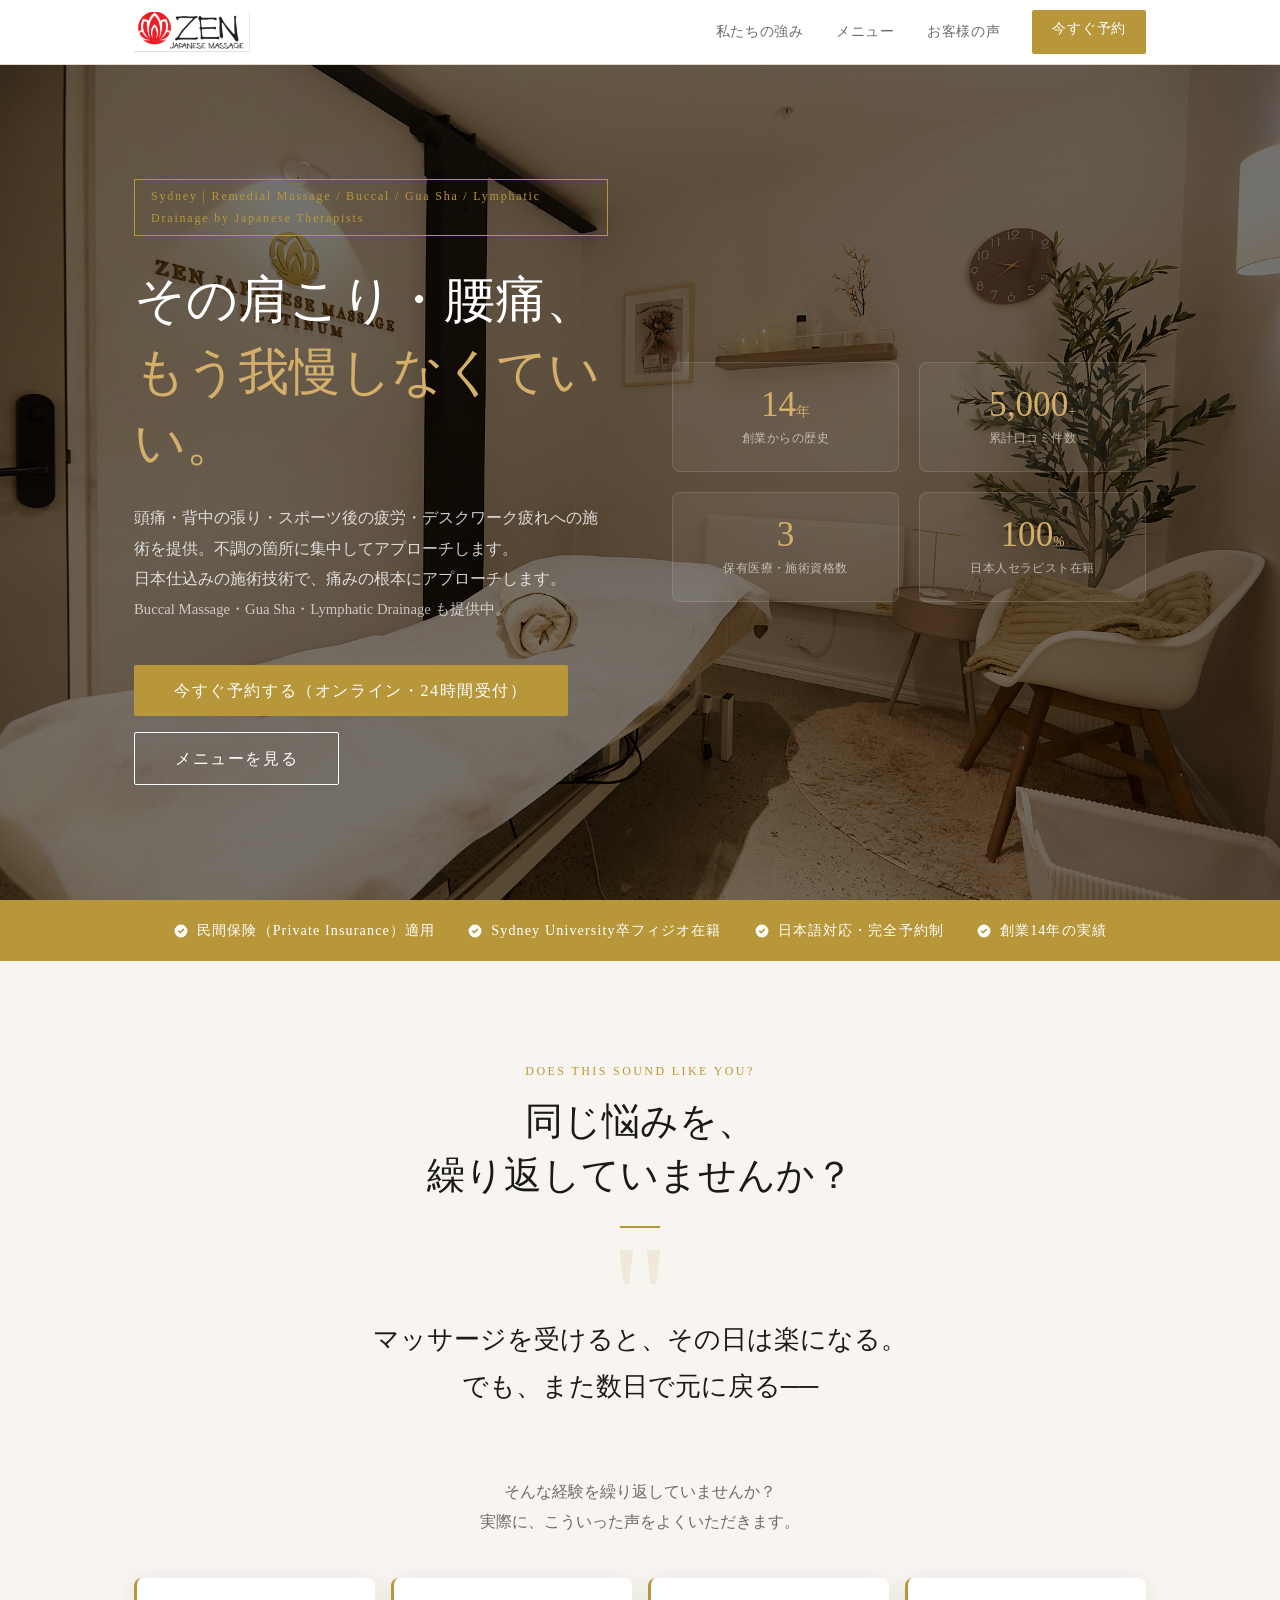
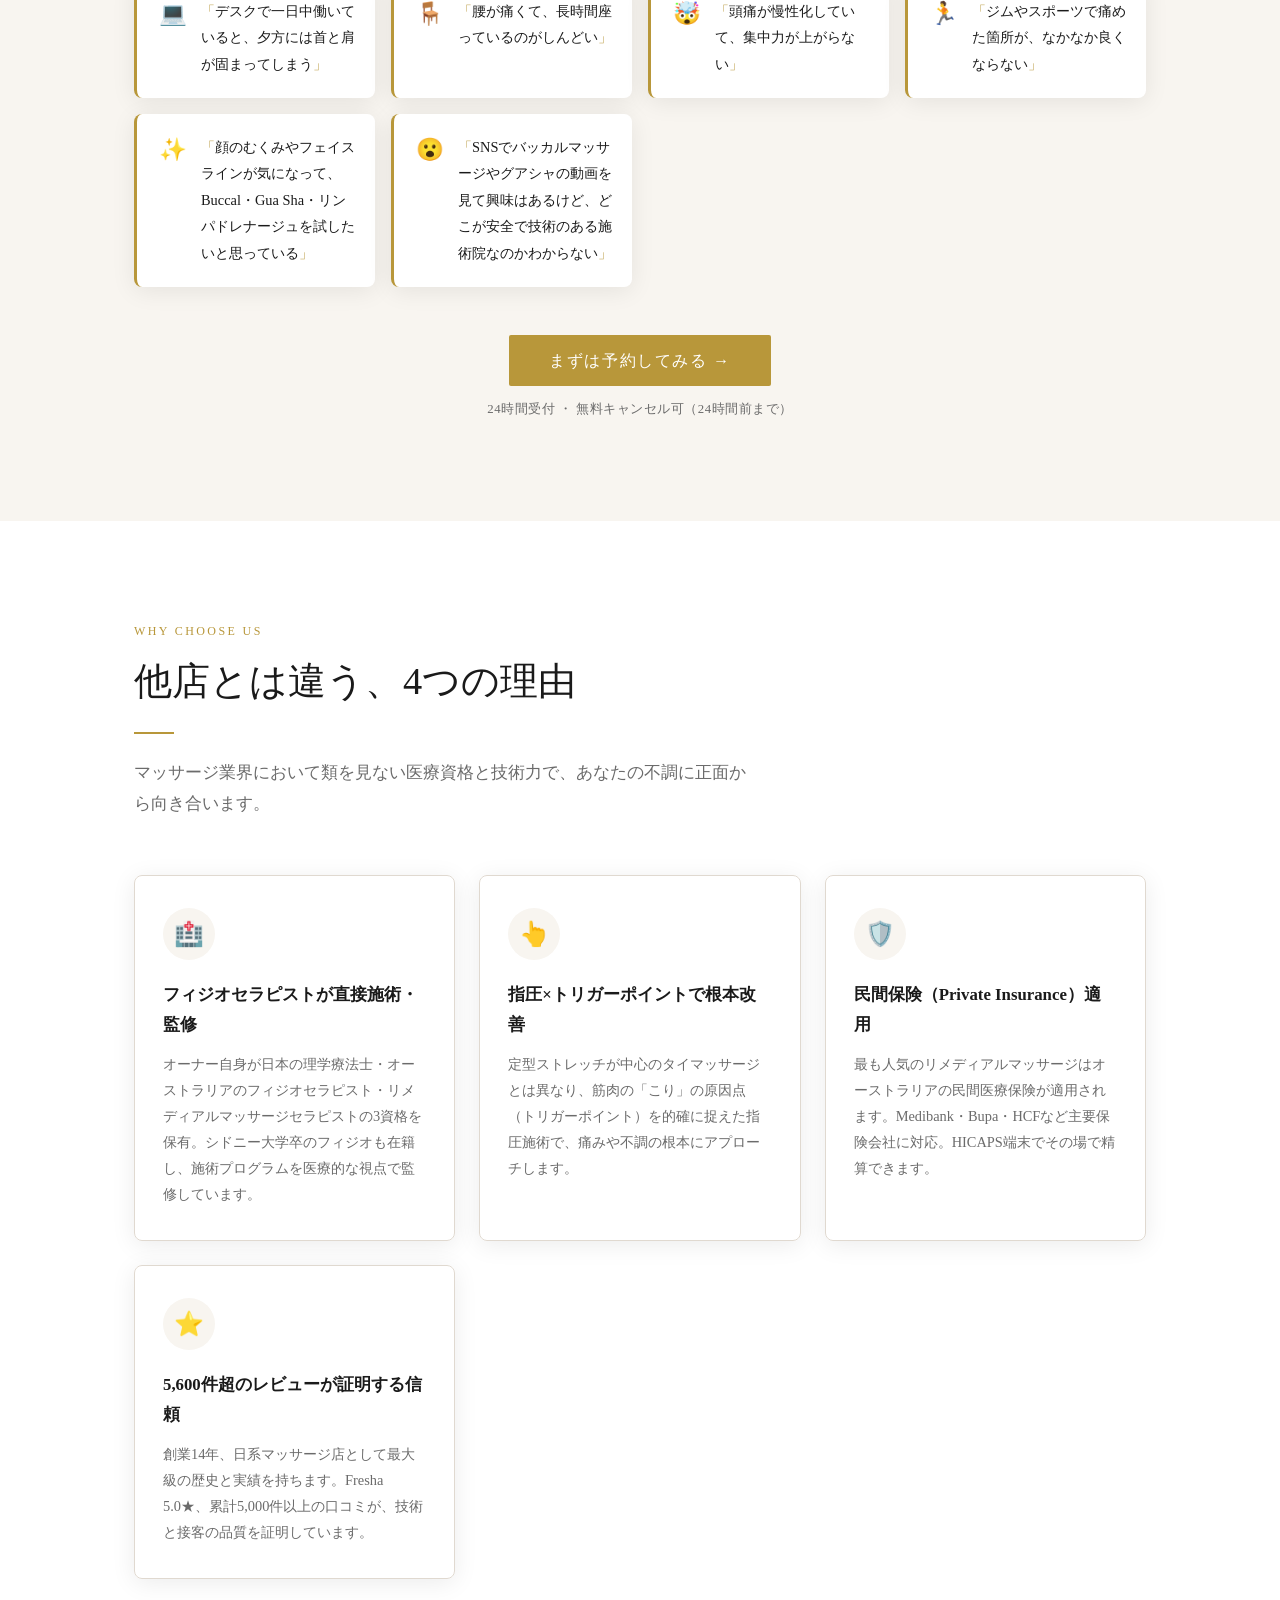
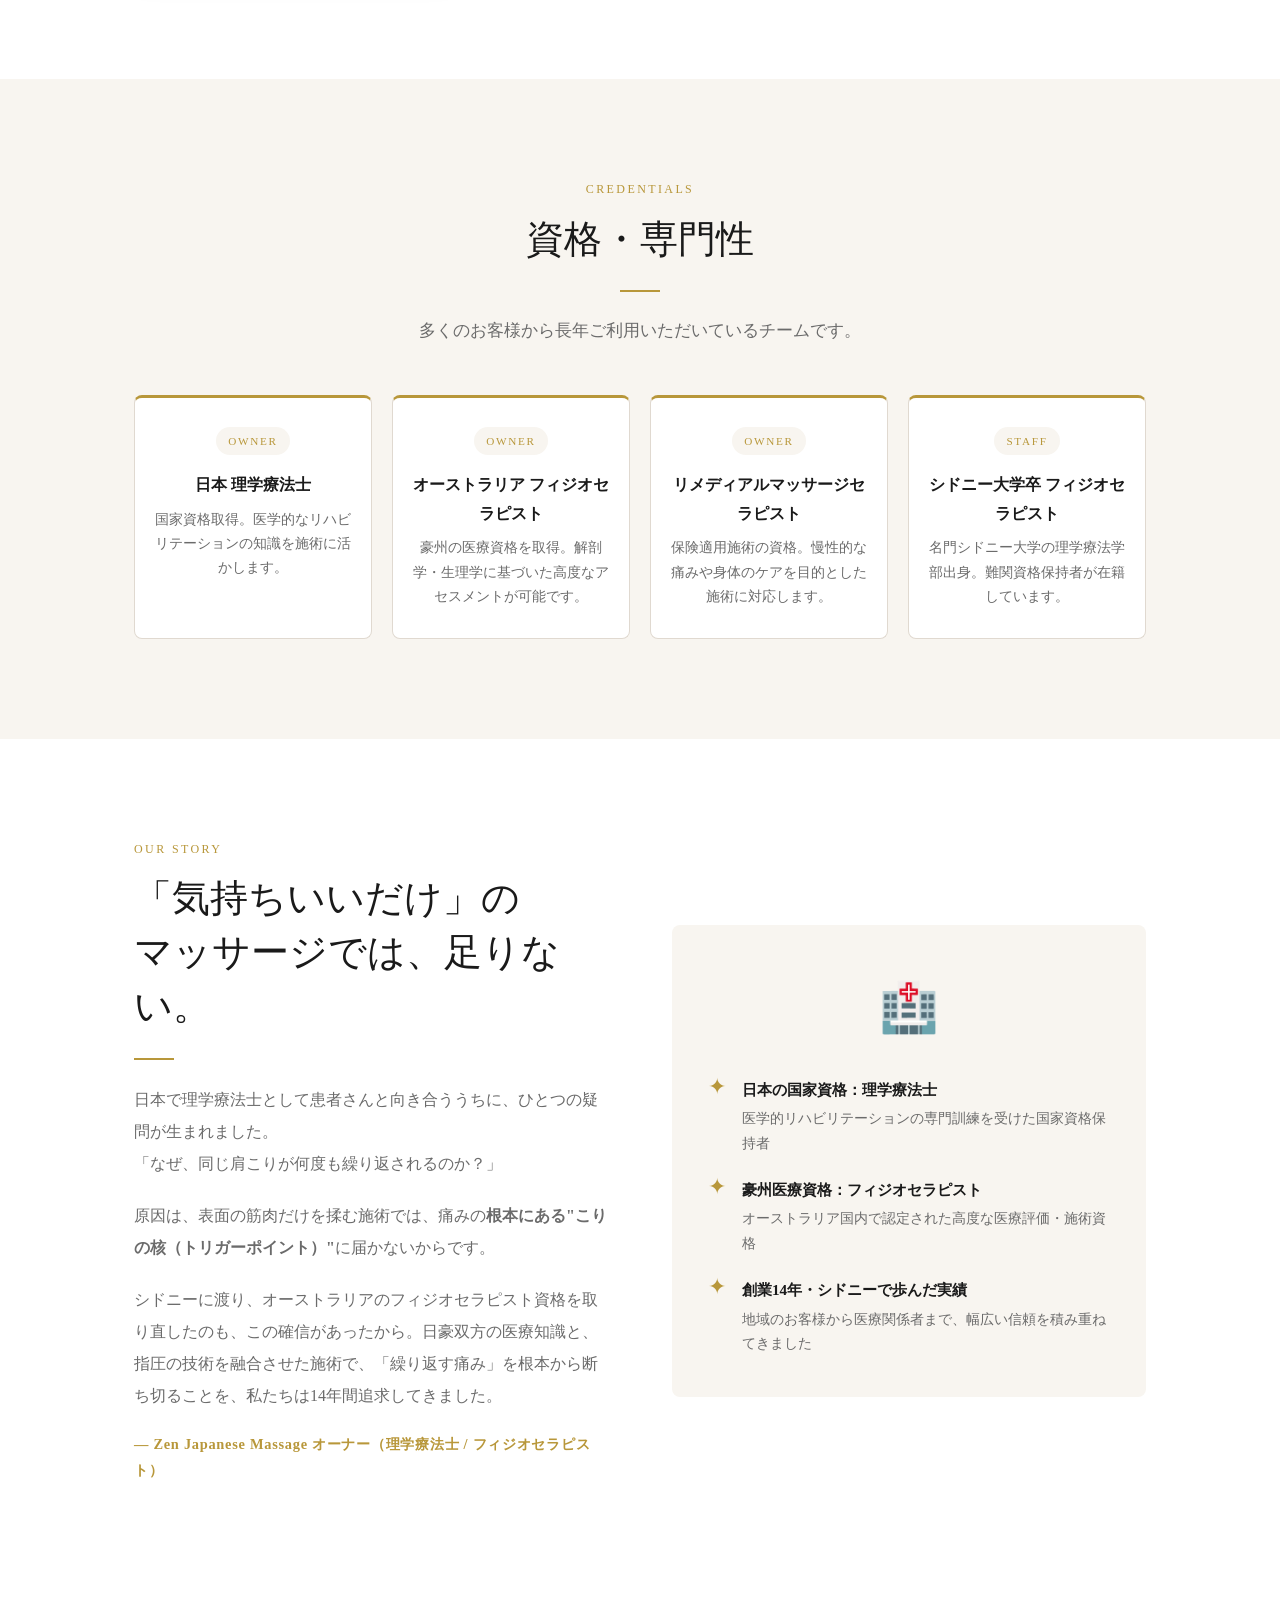
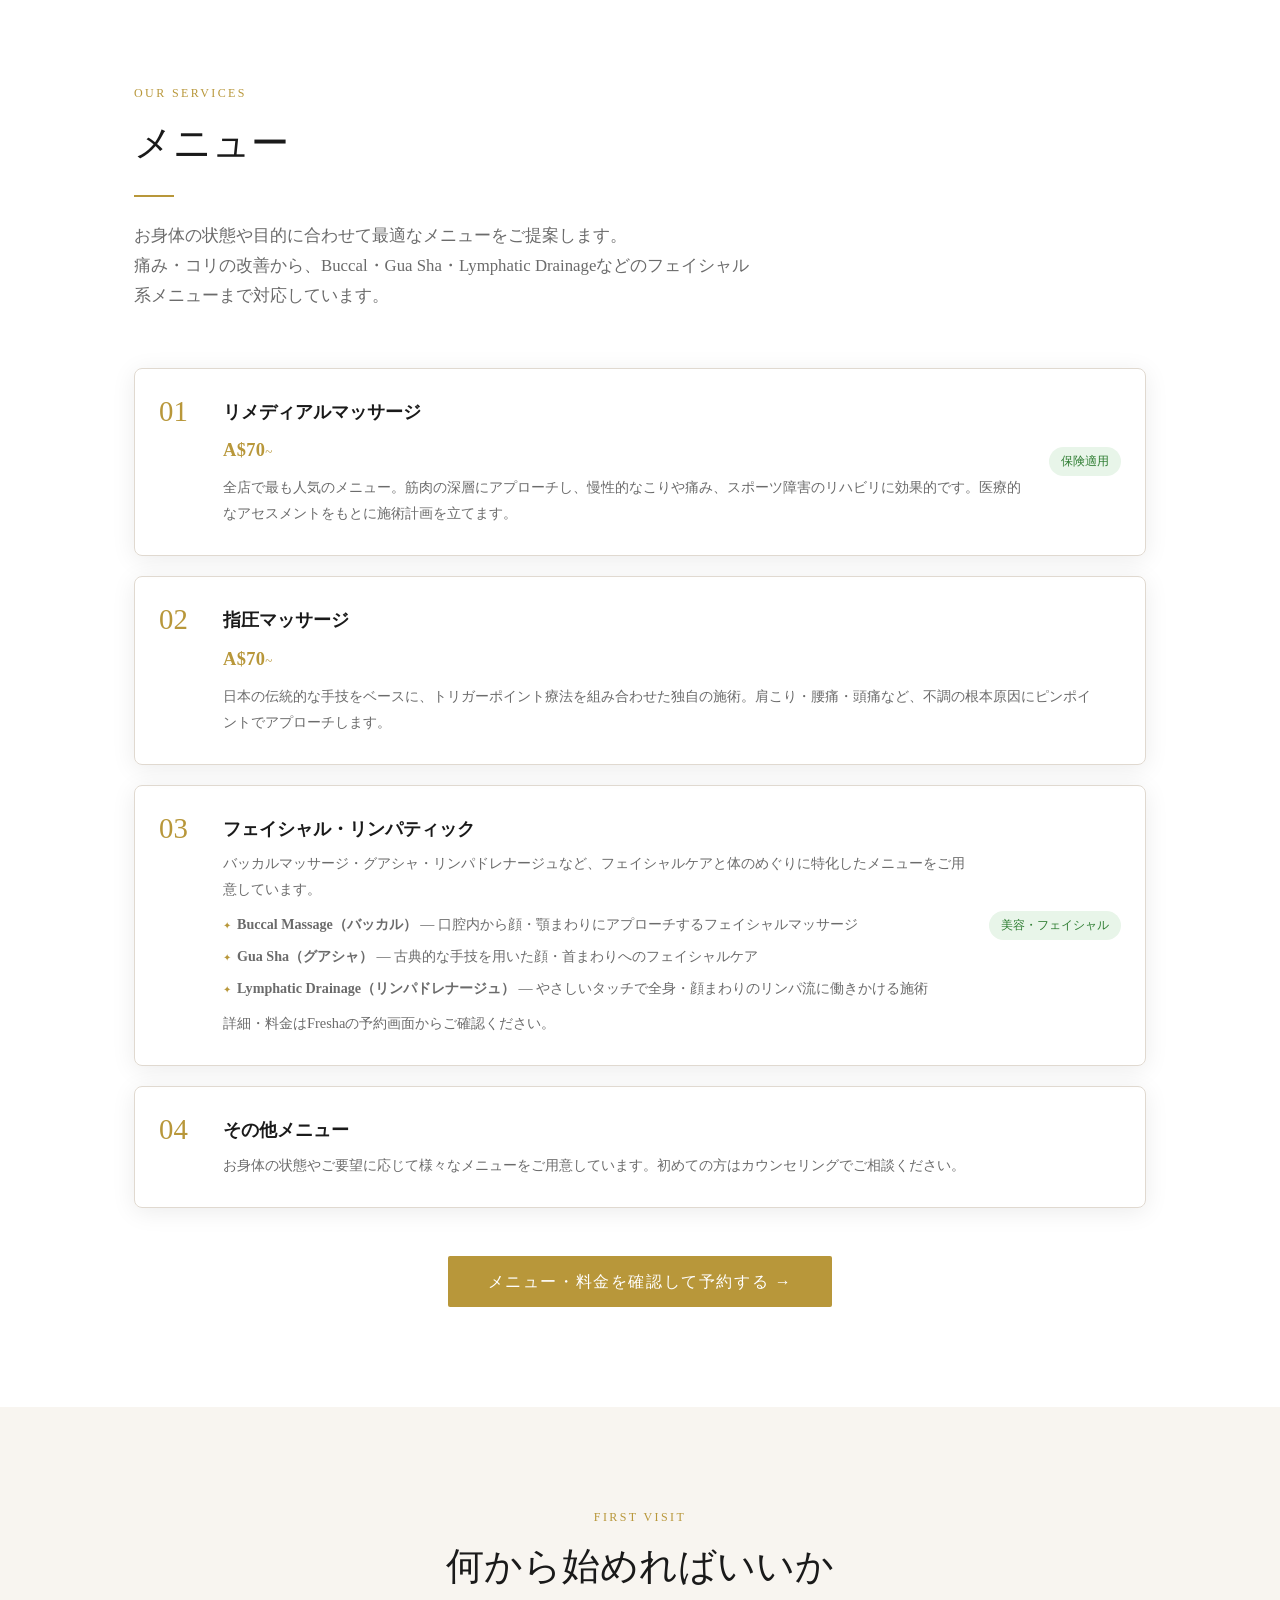
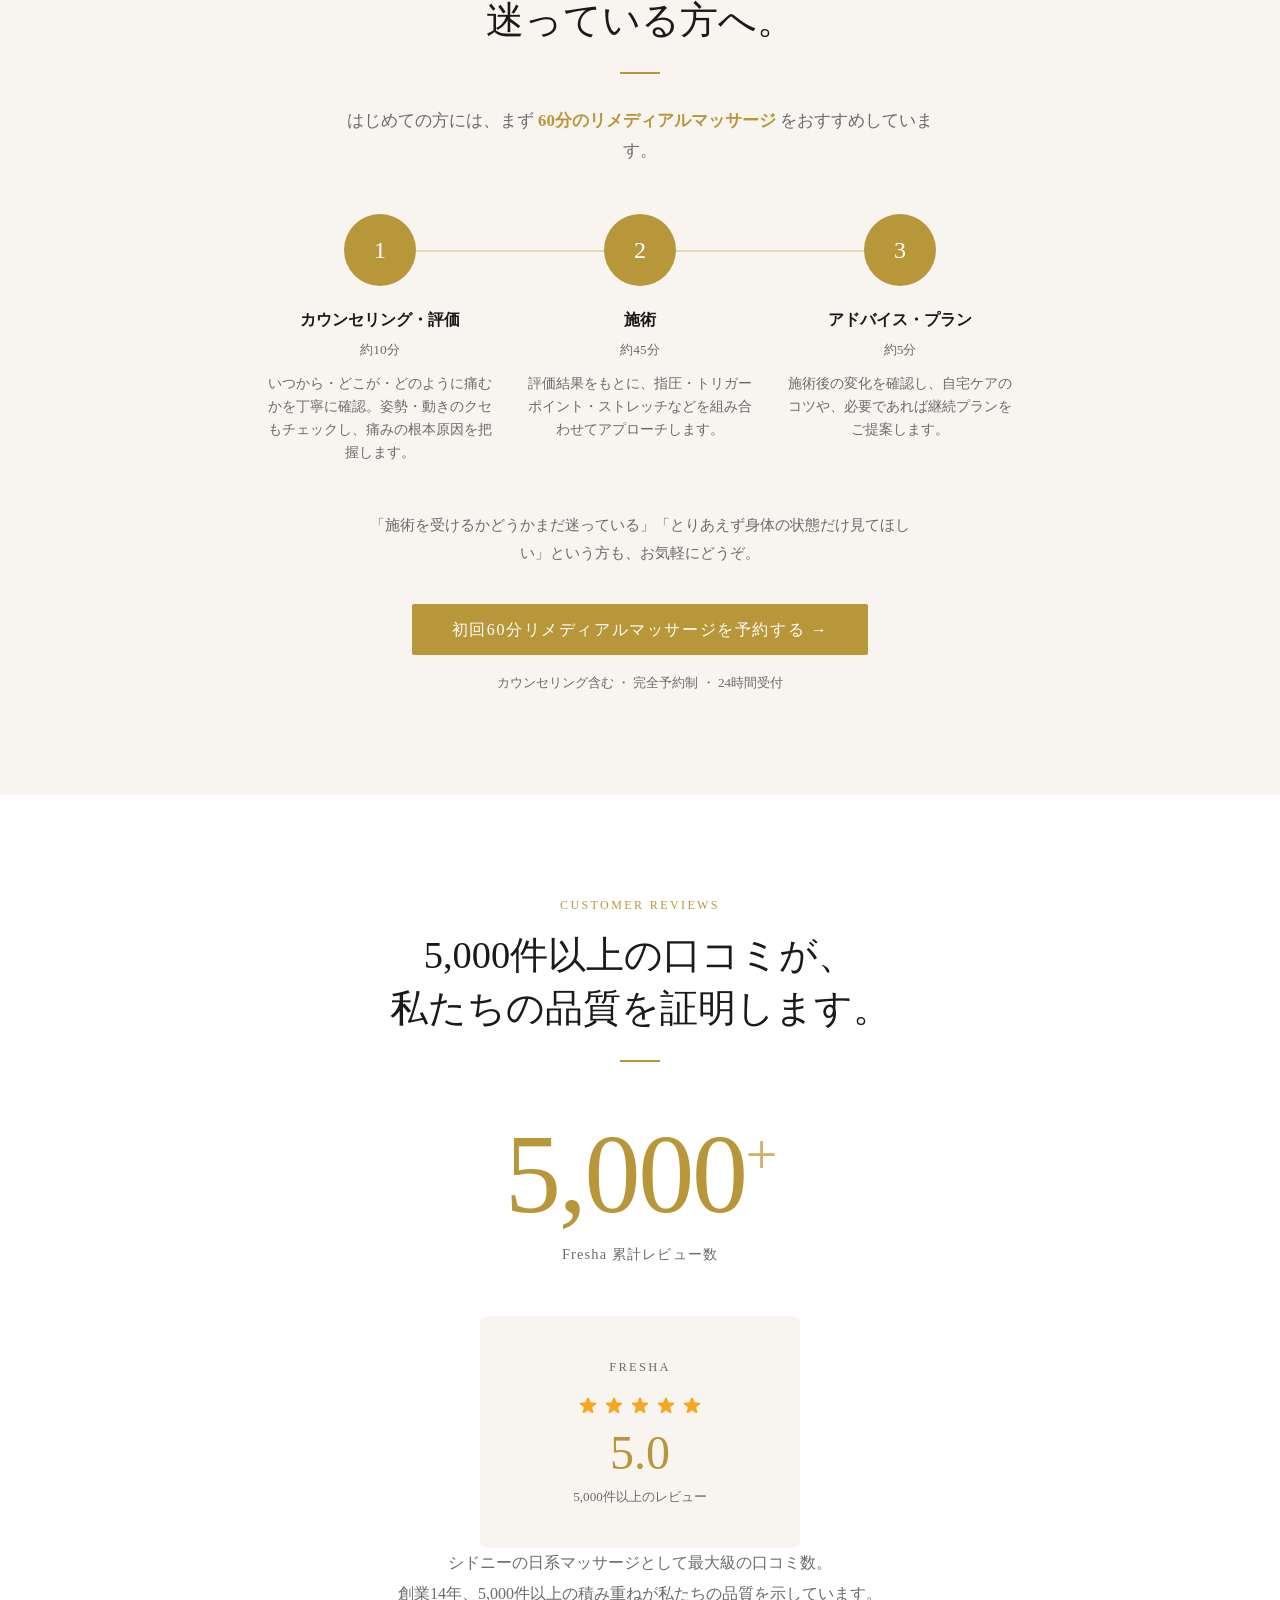
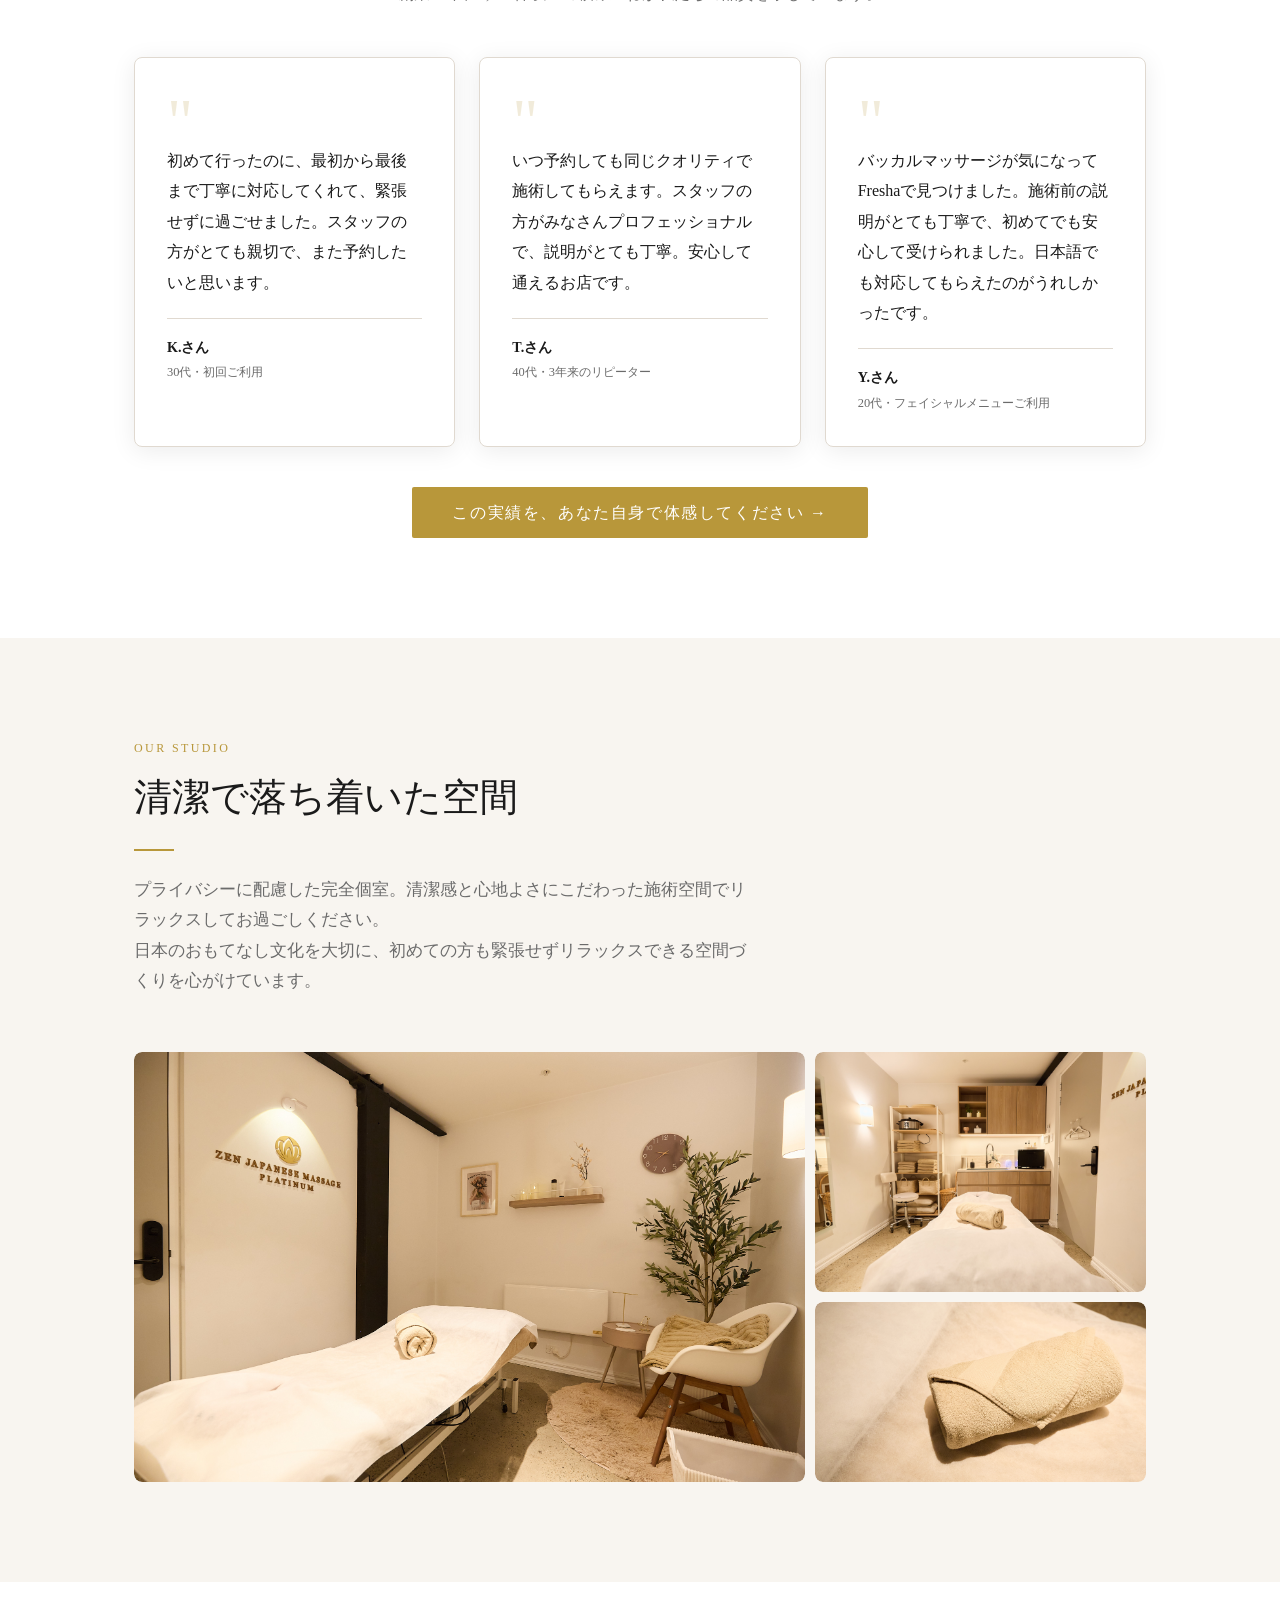
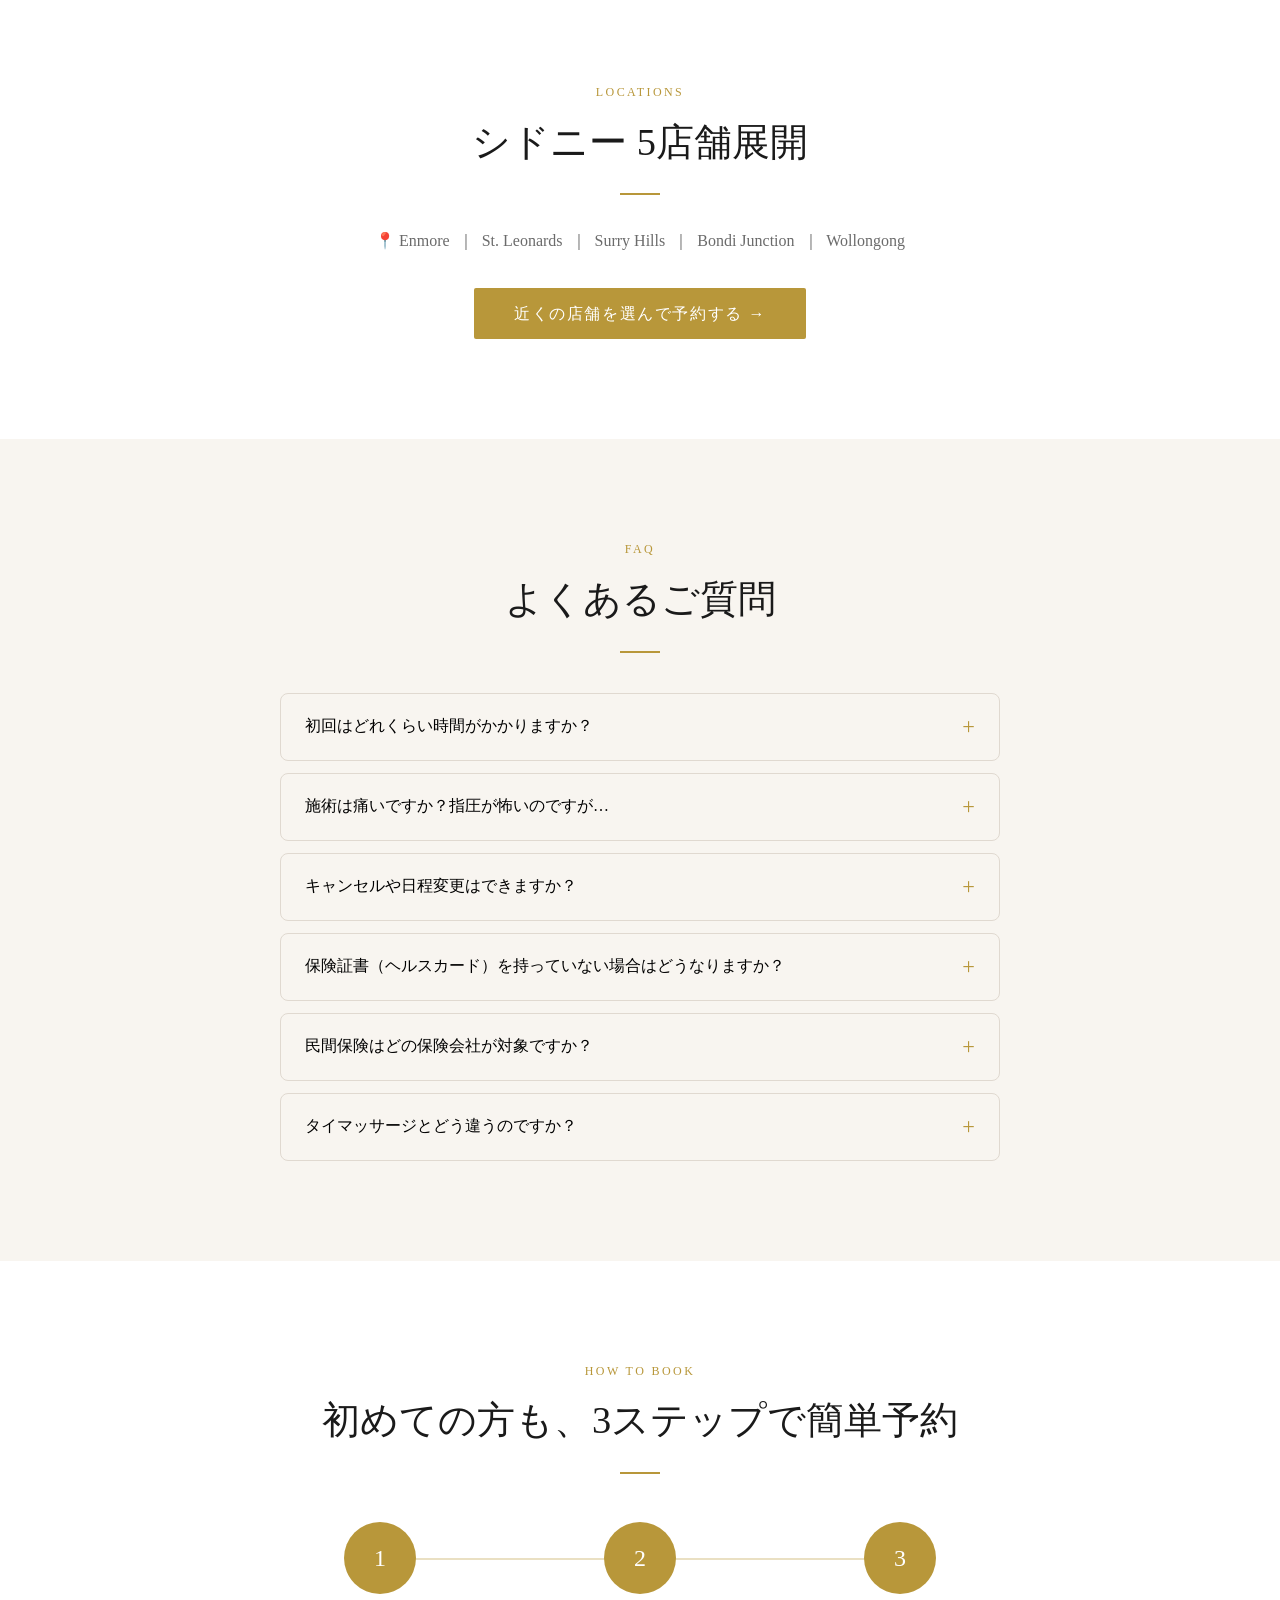
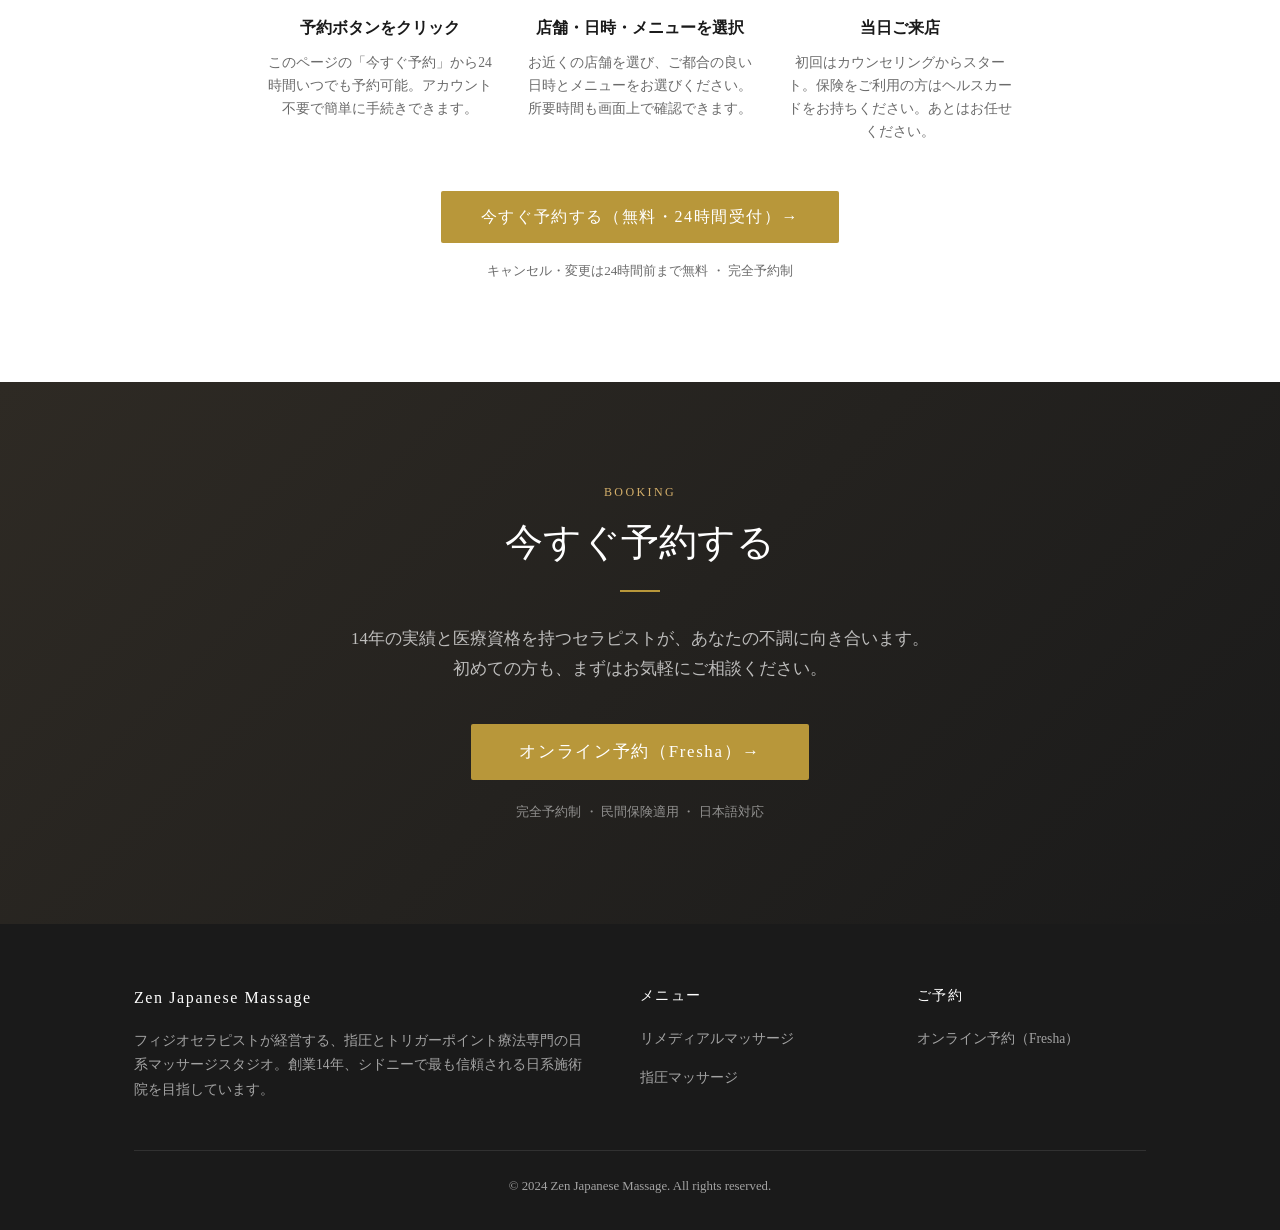
==== commit 6b33e883: "feat: 3つの改善を実施（フェイシャルメニュー具体化・おもてなし訴求・口コミ強化） 改善①: サービス03をBuccal/Gua Sha/Lymphatic Drainageの箇条書きで具体化  " ====
--- a/index.html
+++ b/index.html
@@ -316,8 +316,14 @@
       <div class="service-item">
         <div class="service-num">03</div>
         <div>
-          <div class="service-name">Buccal Massage / Gua Sha / Lymphatic Drainage</div>
-          <p class="service-desc">SNSで話題のフェイシャル系メニューに、解剖学に基づいた日本人セラピストが対応します。Buccal（バッカルマッサージ）は口腔内からアプローチし、頬・顎・フェイスラインのコリを解放。Gua Shaは顔の血流とリンパ流を促し、むくみや肌くすみを改善。Lymphatic Drainageは全身や顔のむくみ・デトックスに。</p>
+          <div class="service-name">フェイシャル・リンパティック</div>
+          <p class="service-desc">バッカルマッサージ・グアシャ・リンパドレナージュなど、フェイシャルケアと体のめぐりに特化したメニューをご用意しています。</p>
+          <ul class="service-bullets">
+            <li><strong>Buccal Massage（バッカル）</strong> — 口腔内から顔・顎まわりにアプローチするフェイシャルマッサージ</li>
+            <li><strong>Gua Sha（グアシャ）</strong> — 古典的な手技を用いた顔・首まわりへのフェイシャルケア</li>
+            <li><strong>Lymphatic Drainage（リンパドレナージュ）</strong> — やさしいタッチで全身・顔まわりのリンパ流に働きかける施術</li>
+          </ul>
+          <p class="service-desc" style="margin-top:10px;">詳細・料金はFreshaの予約画面からご確認ください。</p>
         </div>
         <div class="service-badge">美容・フェイシャル</div>
       </div>
@@ -417,9 +423,37 @@
 
     <!-- 信頼文 -->
     <p class="proof-tagline">
-      創業14年、シドニーで積み上げてきた5,000件以上の口コミ。<br>
-      一件一件が、私たちへの信頼の証です。
+      シドニーの日系マッサージとして最大級の口コミ数。<br>
+      創業14年、5,000件以上の積み重ねが私たちの品質を示しています。
     </p>
+
+    <!-- 規制準拠の体験談（サービス体験・スタッフ対応に限定） -->
+    <div class="testimonial-cards">
+      <div class="testimonial-card" data-aos="fade-up" data-aos-delay="0">
+        <div class="testimonial-quote-mark">"</div>
+        <p class="testimonial-text">初めて行ったのに、最初から最後まで丁寧に対応してくれて、緊張せずに過ごせました。スタッフの方がとても親切で、また予約したいと思います。</p>
+        <div class="testimonial-author">
+          <div class="testimonial-author-name">K.さん</div>
+          <div class="testimonial-author-detail">30代・初回ご利用</div>
+        </div>
+      </div>
+      <div class="testimonial-card" data-aos="fade-up" data-aos-delay="120">
+        <div class="testimonial-quote-mark">"</div>
+        <p class="testimonial-text">いつ予約しても同じクオリティで施術してもらえます。スタッフの方がみなさんプロフェッショナルで、説明がとても丁寧。安心して通えるお店です。</p>
+        <div class="testimonial-author">
+          <div class="testimonial-author-name">T.さん</div>
+          <div class="testimonial-author-detail">40代・3年来のリピーター</div>
+        </div>
+      </div>
+      <div class="testimonial-card" data-aos="fade-up" data-aos-delay="240">
+        <div class="testimonial-quote-mark">"</div>
+        <p class="testimonial-text">バッカルマッサージが気になってFreshaで見つけました。施術前の説明がとても丁寧で、初めてでも安心して受けられました。日本語でも対応してもらえたのがうれしかったです。</p>
+        <div class="testimonial-author">
+          <div class="testimonial-author-name">Y.さん</div>
+          <div class="testimonial-author-detail">20代・フェイシャルメニューご利用</div>
+        </div>
+      </div>
+    </div>
 
     <div style="text-align:center; margin-top: 40px;">
       <a href="https://www.fresha.com/book-now/zen-japanese-massage-r4r98fda/all-offer?share=true&pId=521319" target="_blank" rel="noopener noreferrer" class="btn btn--primary">この実績を、あなた自身で体感してください →</a>
@@ -434,7 +468,7 @@
     <div class="section-label">Our Studio</div>
     <h2 class="section-title">清潔で落ち着いた空間</h2>
     <div class="divider"></div>
-    <p class="section-lead">プライバシーに配慮した完全個室。清潔感と心地よさにこだわった施術空間でリラックスしてお過ごしください。</p>
+    <p class="section-lead">プライバシーに配慮した完全個室。清潔感と心地よさにこだわった施術空間でリラックスしてお過ごしください。<br>日本のおもてなし文化を大切に、初めての方も緊張せずリラックスできる空間づくりを心がけています。</p>
     <div class="photo-gallery">
       <a class="g-main" href="ZenJapaneseMassage - 店舗画像.jpg" target="_blank">
         <img src="ZenJapaneseMassage - 店舗画像.jpg" alt="Zen Japanese Massage 店舗">
--- a/styles.css
+++ b/styles.css
@@ -371,6 +371,29 @@
 }
 .service-price-from { font-size: .82rem; font-weight: 400; }
 .service-desc { font-size: .9rem; color: var(--gray); line-height: 1.8; }
+.service-bullets {
+  list-style: none;
+  padding: 0;
+  margin: 10px 0 0;
+  display: flex;
+  flex-direction: column;
+  gap: 8px;
+}
+.service-bullets li {
+  font-size: .88rem;
+  color: var(--gray);
+  line-height: 1.7;
+  padding-left: 14px;
+  position: relative;
+}
+.service-bullets li::before {
+  content: "✦";
+  color: var(--gold);
+  font-size: .65rem;
+  position: absolute;
+  left: 0;
+  top: 4px;
+}
 .service-badge {
   font-size: .72rem;
   background: #e8f5e9;
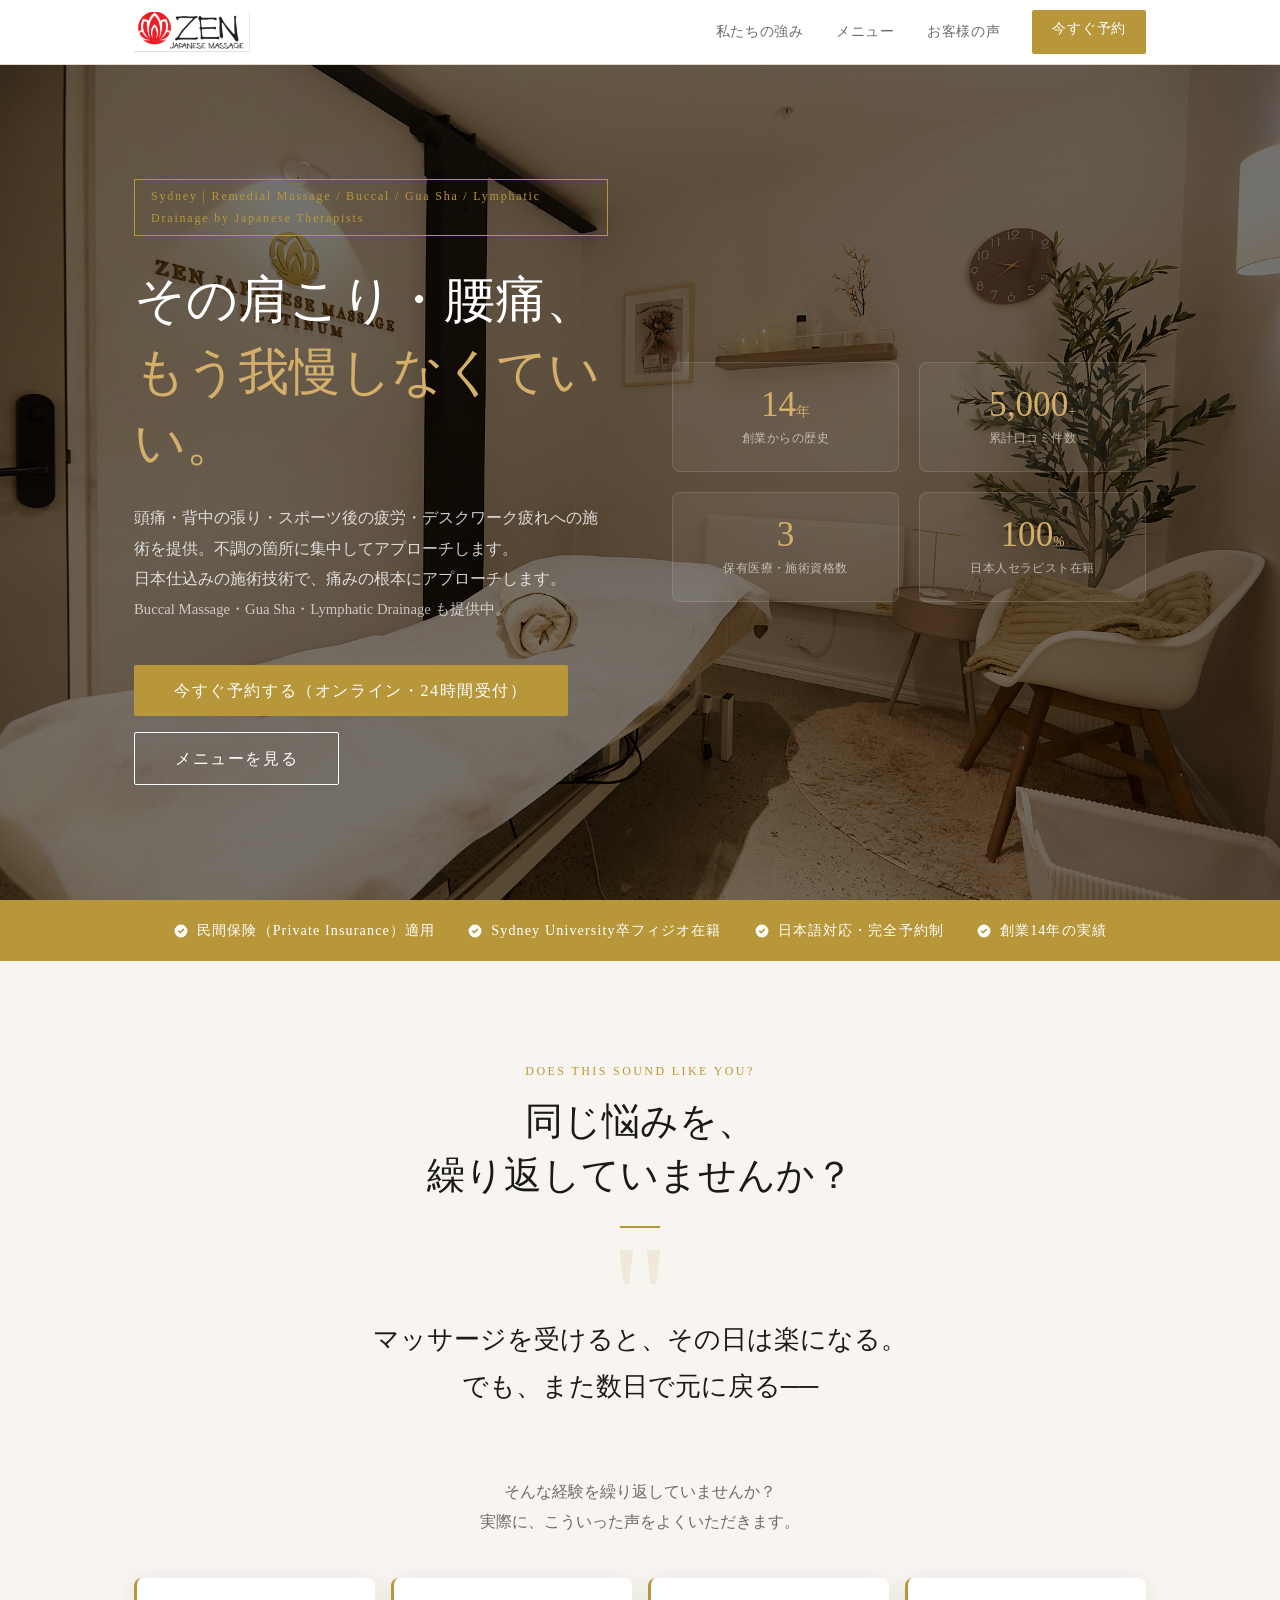
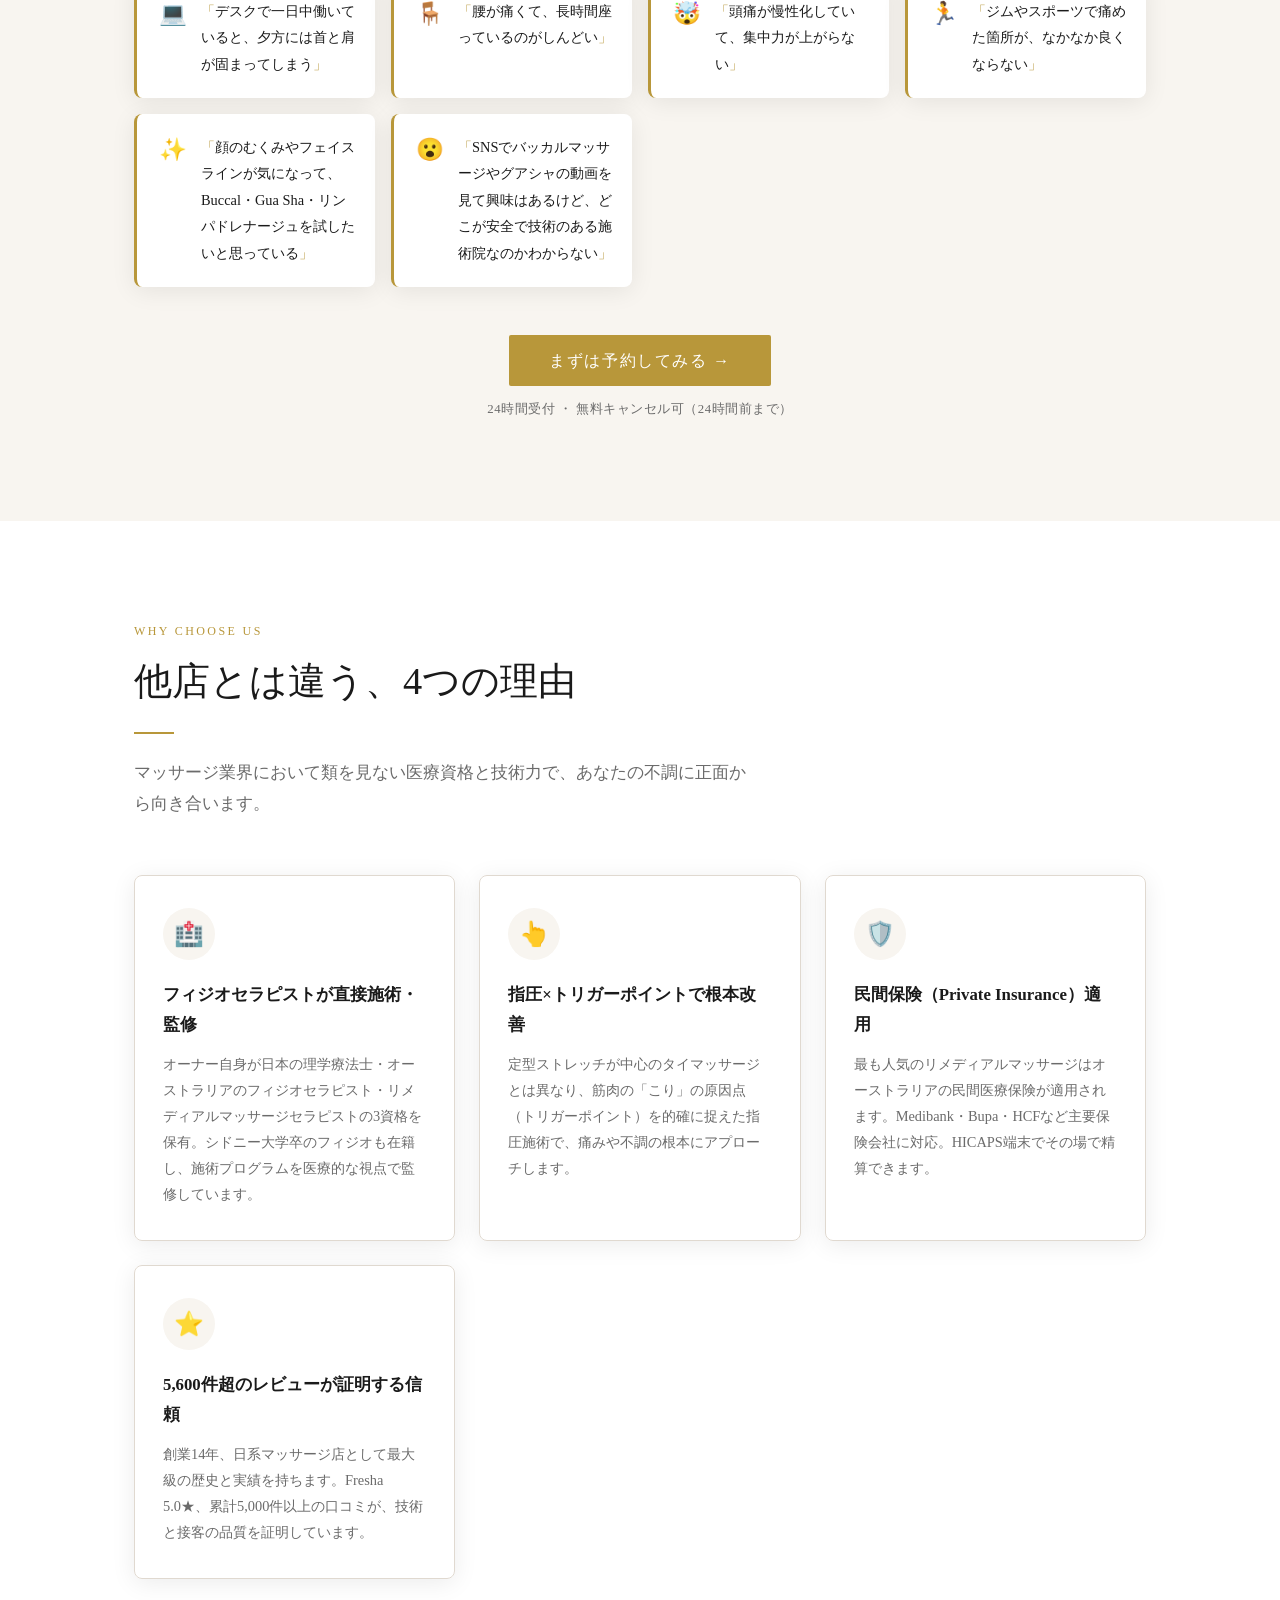
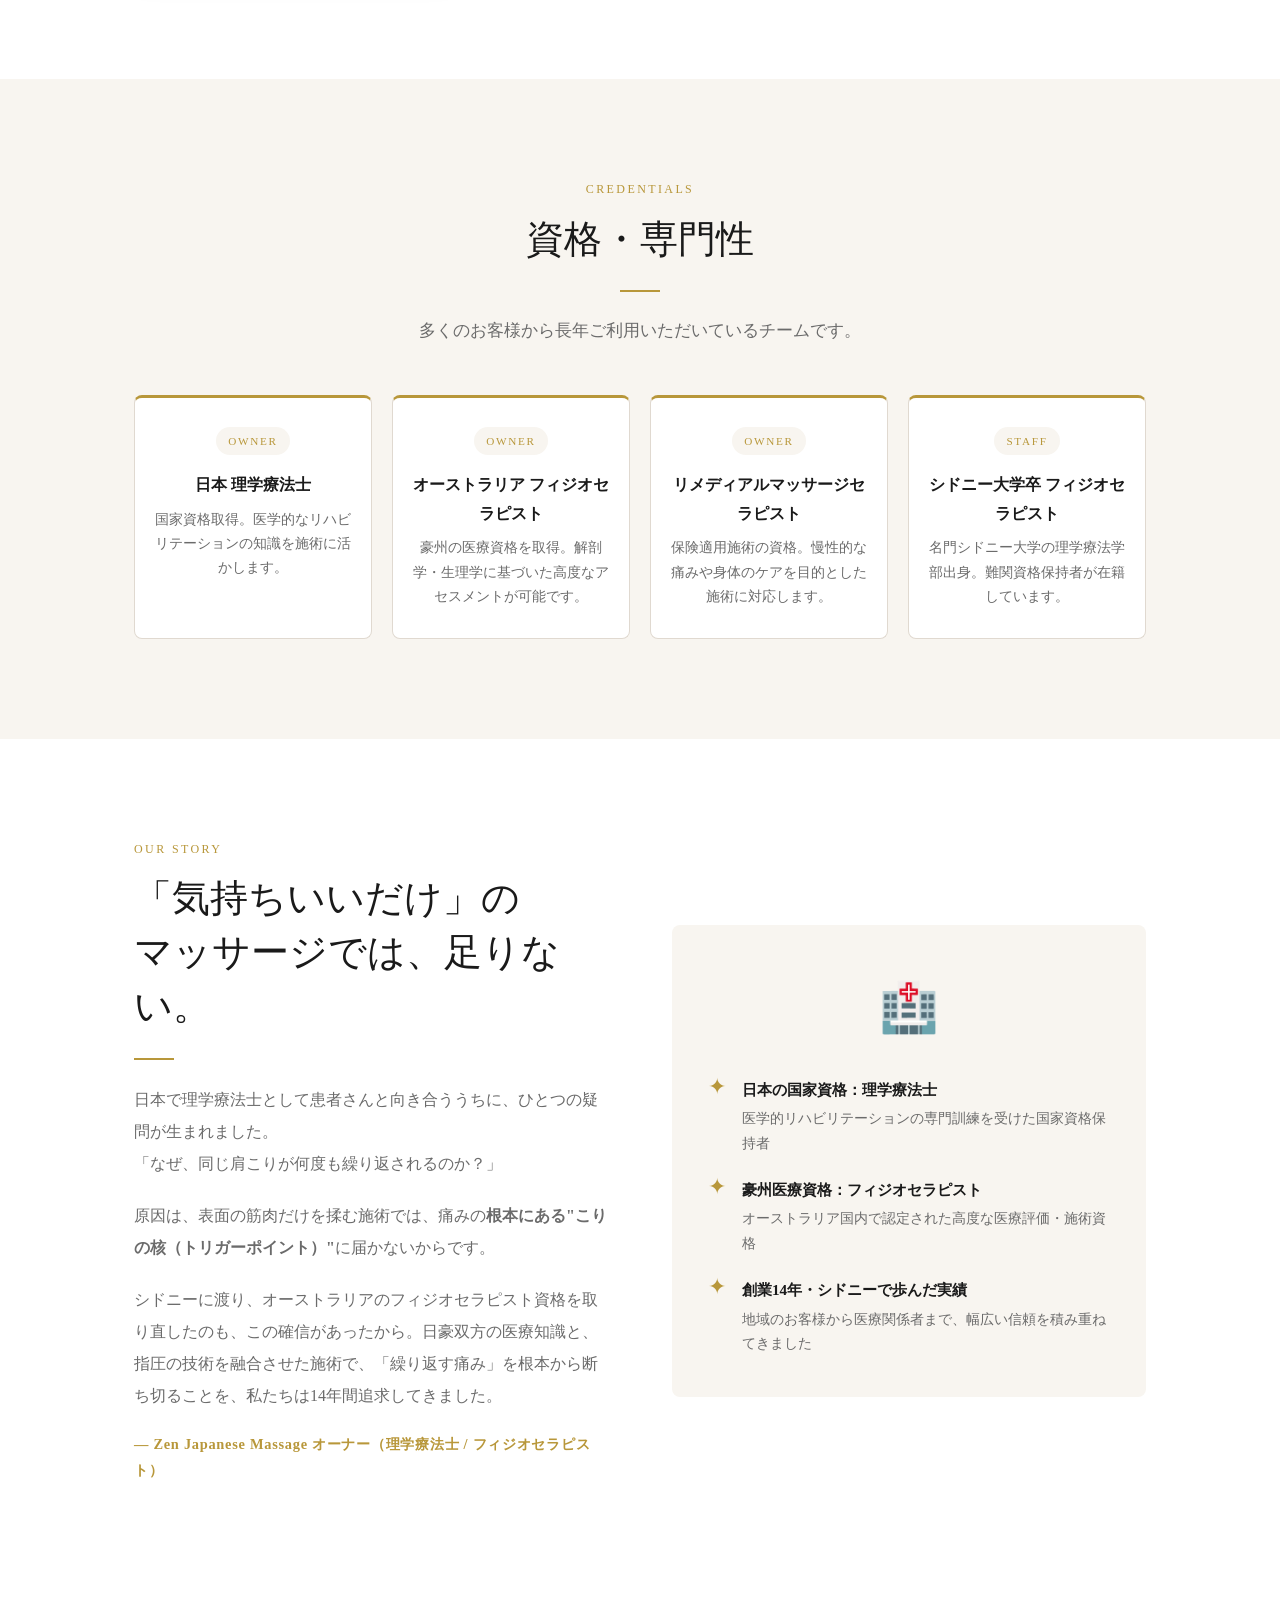
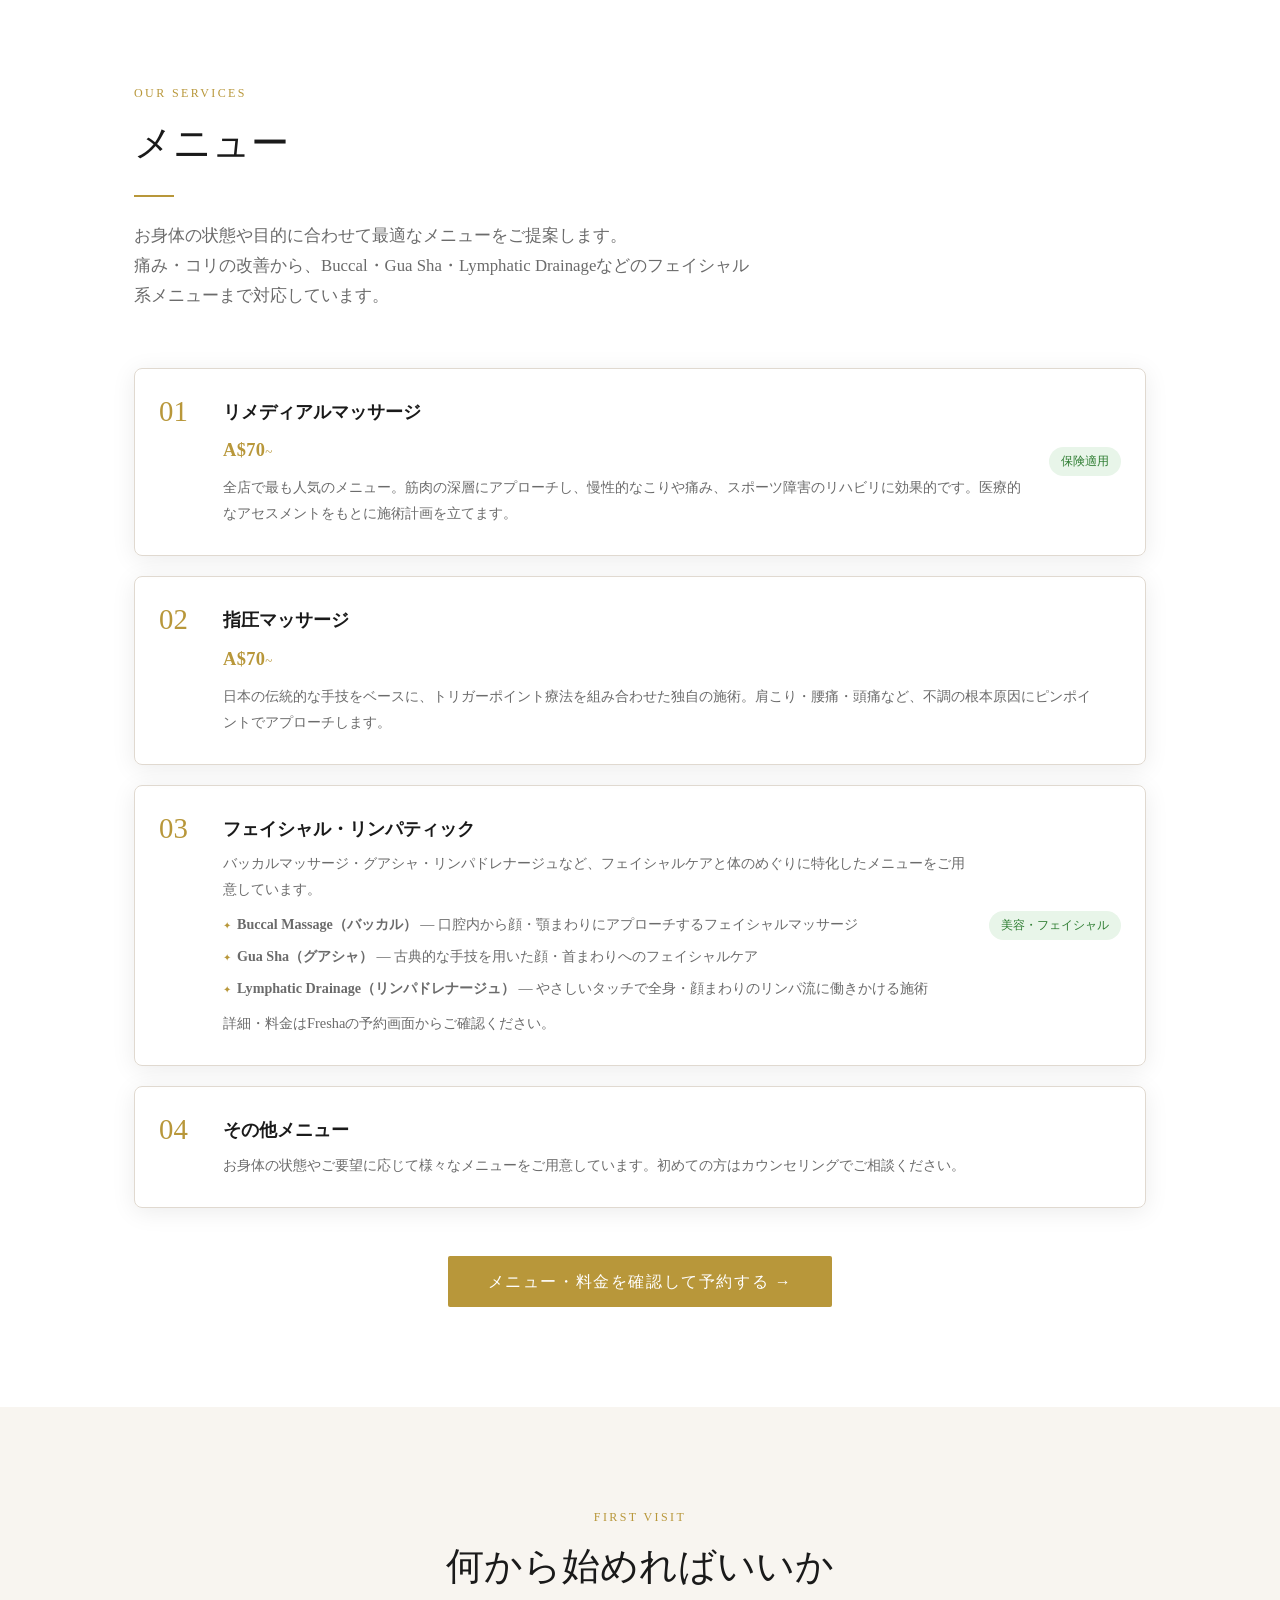
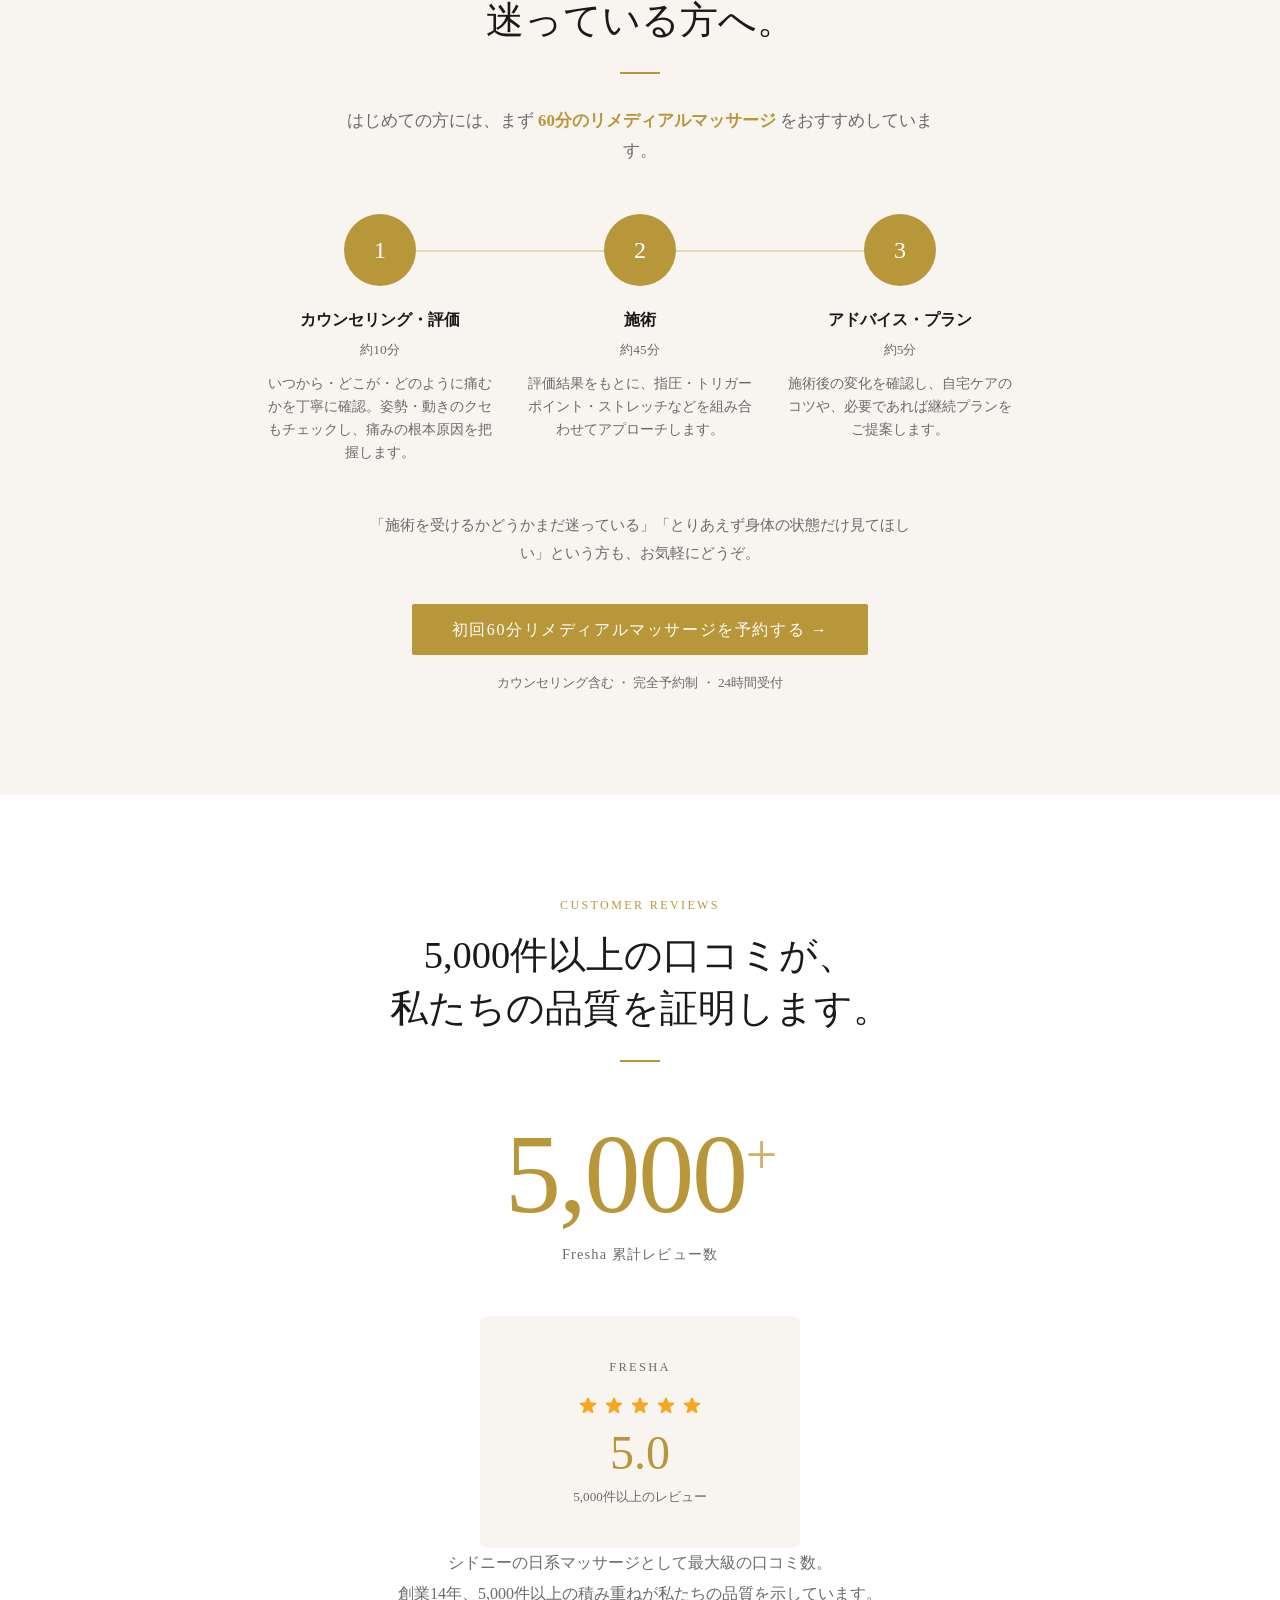
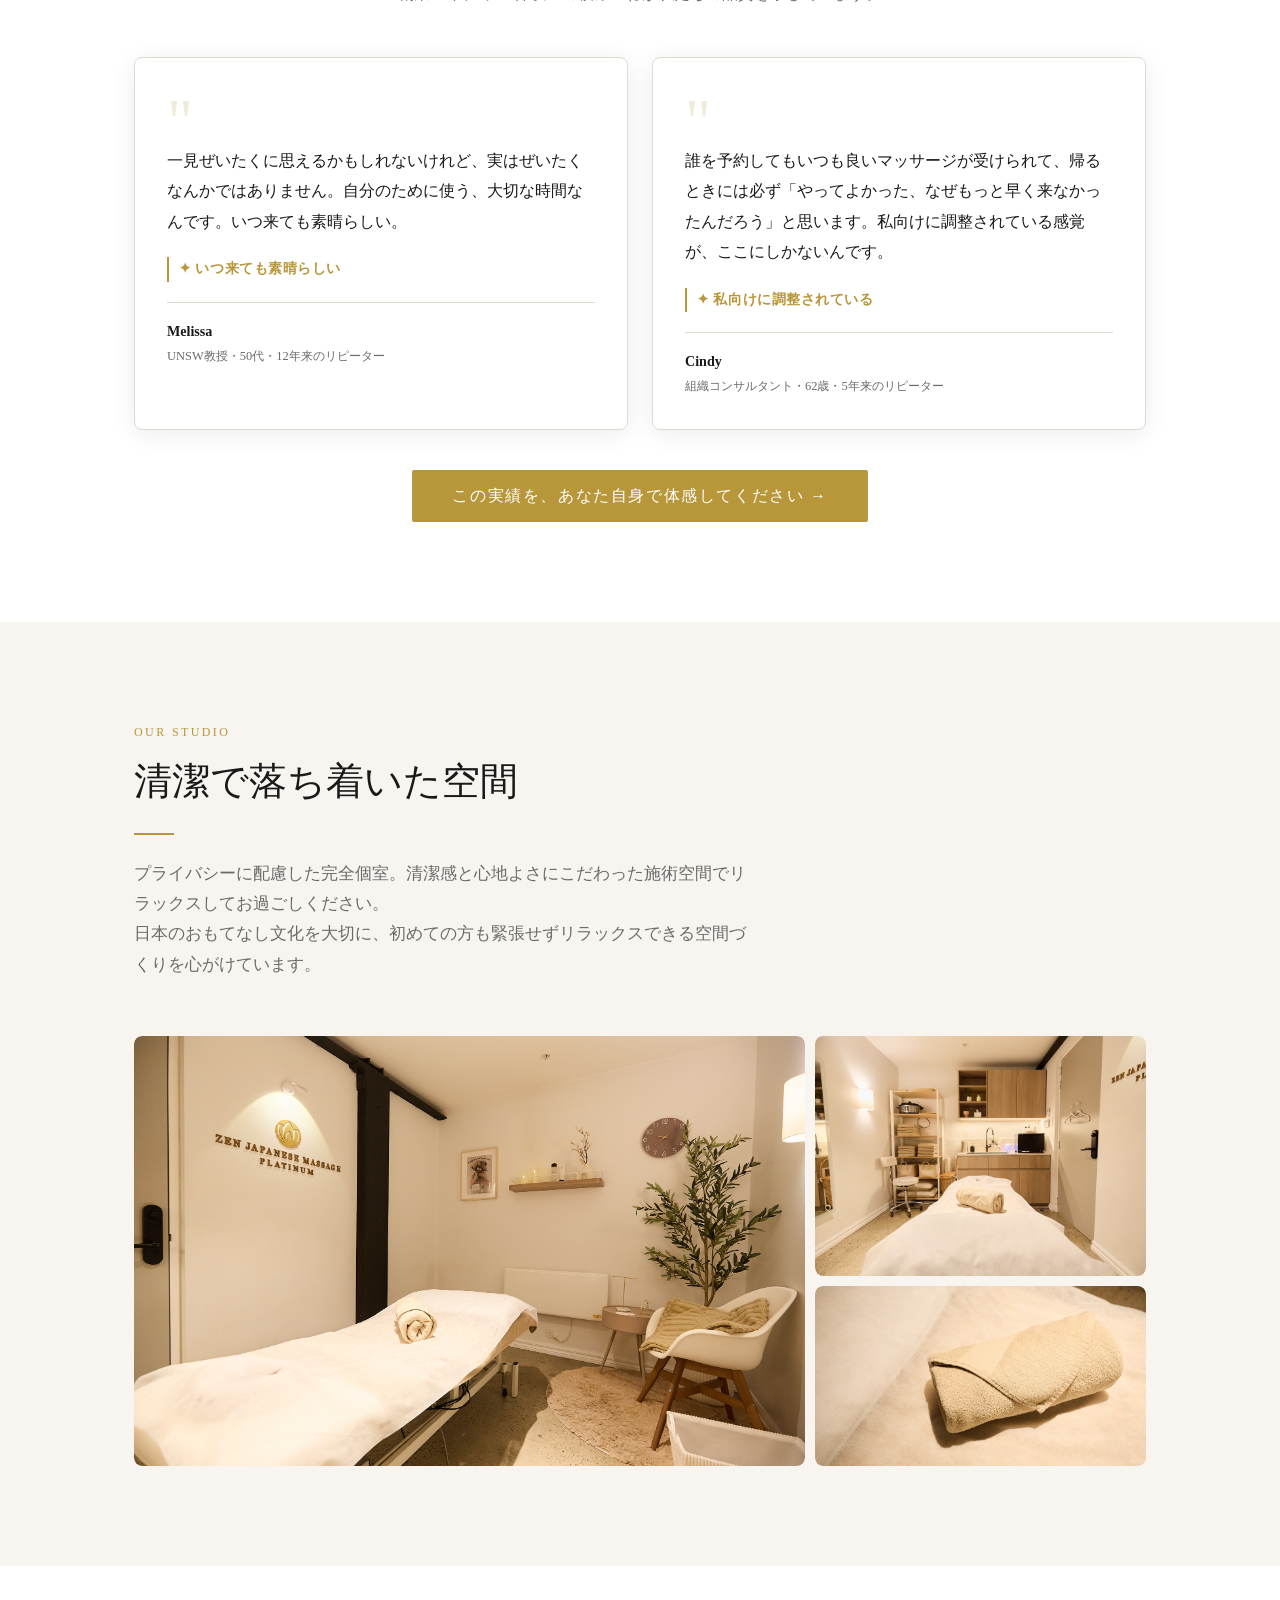
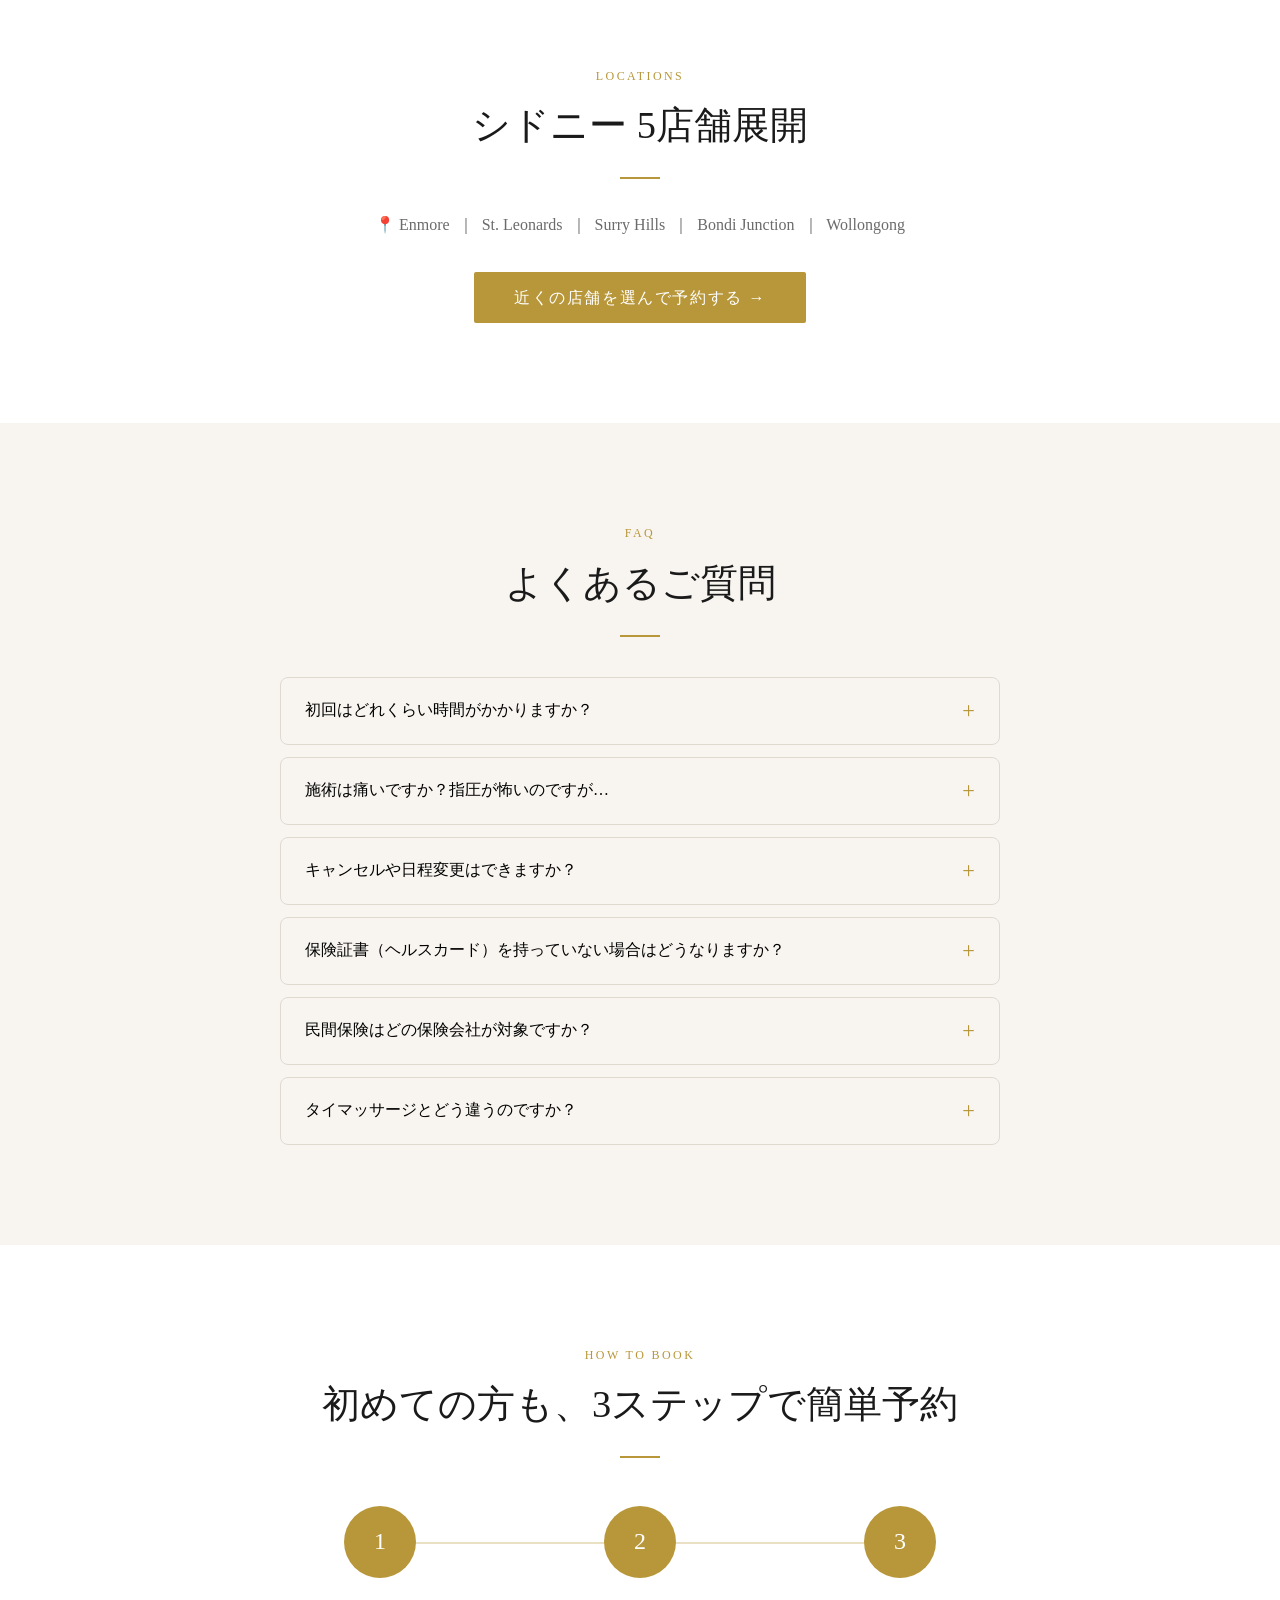
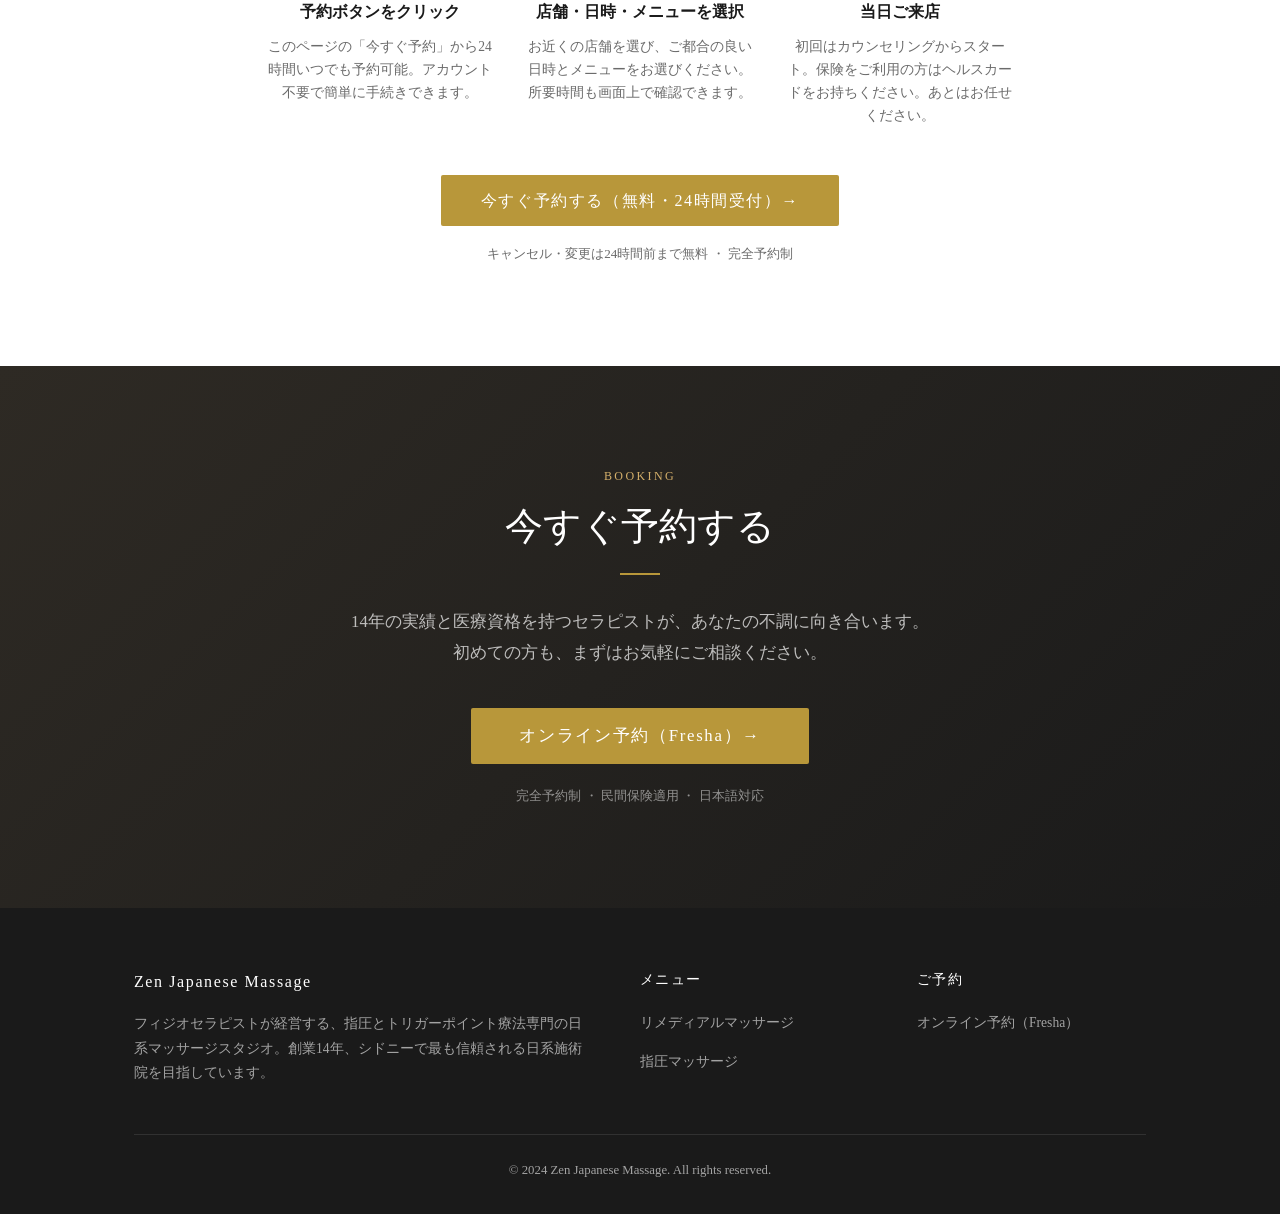
==== commit 97501d4d: "fix: 架空の体験談をMelissa・Cindyの実際のインタビューに差し替え 誇大広告を避けるよう配慮した書き換え版を使用。 症状改善の言及なし、サービス体験・価値観の共有に限定した内容。  Co" ====
--- a/index.html
+++ b/index.html
@@ -427,30 +427,24 @@
       創業14年、5,000件以上の積み重ねが私たちの品質を示しています。
     </p>
 
-    <!-- 規制準拠の体験談（サービス体験・スタッフ対応に限定） -->
+    <!-- 実際のインタビューをもとにした体験談 -->
     <div class="testimonial-cards">
       <div class="testimonial-card" data-aos="fade-up" data-aos-delay="0">
         <div class="testimonial-quote-mark">"</div>
-        <p class="testimonial-text">初めて行ったのに、最初から最後まで丁寧に対応してくれて、緊張せずに過ごせました。スタッフの方がとても親切で、また予約したいと思います。</p>
+        <p class="testimonial-text">一見ぜいたくに思えるかもしれないけれど、実はぜいたくなんかではありません。自分のために使う、大切な時間なんです。いつ来ても素晴らしい。</p>
+        <div class="testimonial-summary">✦ いつ来ても素晴らしい</div>
         <div class="testimonial-author">
-          <div class="testimonial-author-name">K.さん</div>
-          <div class="testimonial-author-detail">30代・初回ご利用</div>
+          <div class="testimonial-author-name">Melissa</div>
+          <div class="testimonial-author-detail">UNSW教授・50代・12年来のリピーター</div>
         </div>
       </div>
       <div class="testimonial-card" data-aos="fade-up" data-aos-delay="120">
         <div class="testimonial-quote-mark">"</div>
-        <p class="testimonial-text">いつ予約しても同じクオリティで施術してもらえます。スタッフの方がみなさんプロフェッショナルで、説明がとても丁寧。安心して通えるお店です。</p>
+        <p class="testimonial-text">誰を予約してもいつも良いマッサージが受けられて、帰るときには必ず「やってよかった、なぜもっと早く来なかったんだろう」と思います。私向けに調整されている感覚が、ここにしかないんです。</p>
+        <div class="testimonial-summary">✦ 私向けに調整されている</div>
         <div class="testimonial-author">
-          <div class="testimonial-author-name">T.さん</div>
-          <div class="testimonial-author-detail">40代・3年来のリピーター</div>
-        </div>
-      </div>
-      <div class="testimonial-card" data-aos="fade-up" data-aos-delay="240">
-        <div class="testimonial-quote-mark">"</div>
-        <p class="testimonial-text">バッカルマッサージが気になってFreshaで見つけました。施術前の説明がとても丁寧で、初めてでも安心して受けられました。日本語でも対応してもらえたのがうれしかったです。</p>
-        <div class="testimonial-author">
-          <div class="testimonial-author-name">Y.さん</div>
-          <div class="testimonial-author-detail">20代・フェイシャルメニューご利用</div>
+          <div class="testimonial-author-name">Cindy</div>
+          <div class="testimonial-author-detail">組織コンサルタント・62歳・5年来のリピーター</div>
         </div>
       </div>
     </div>
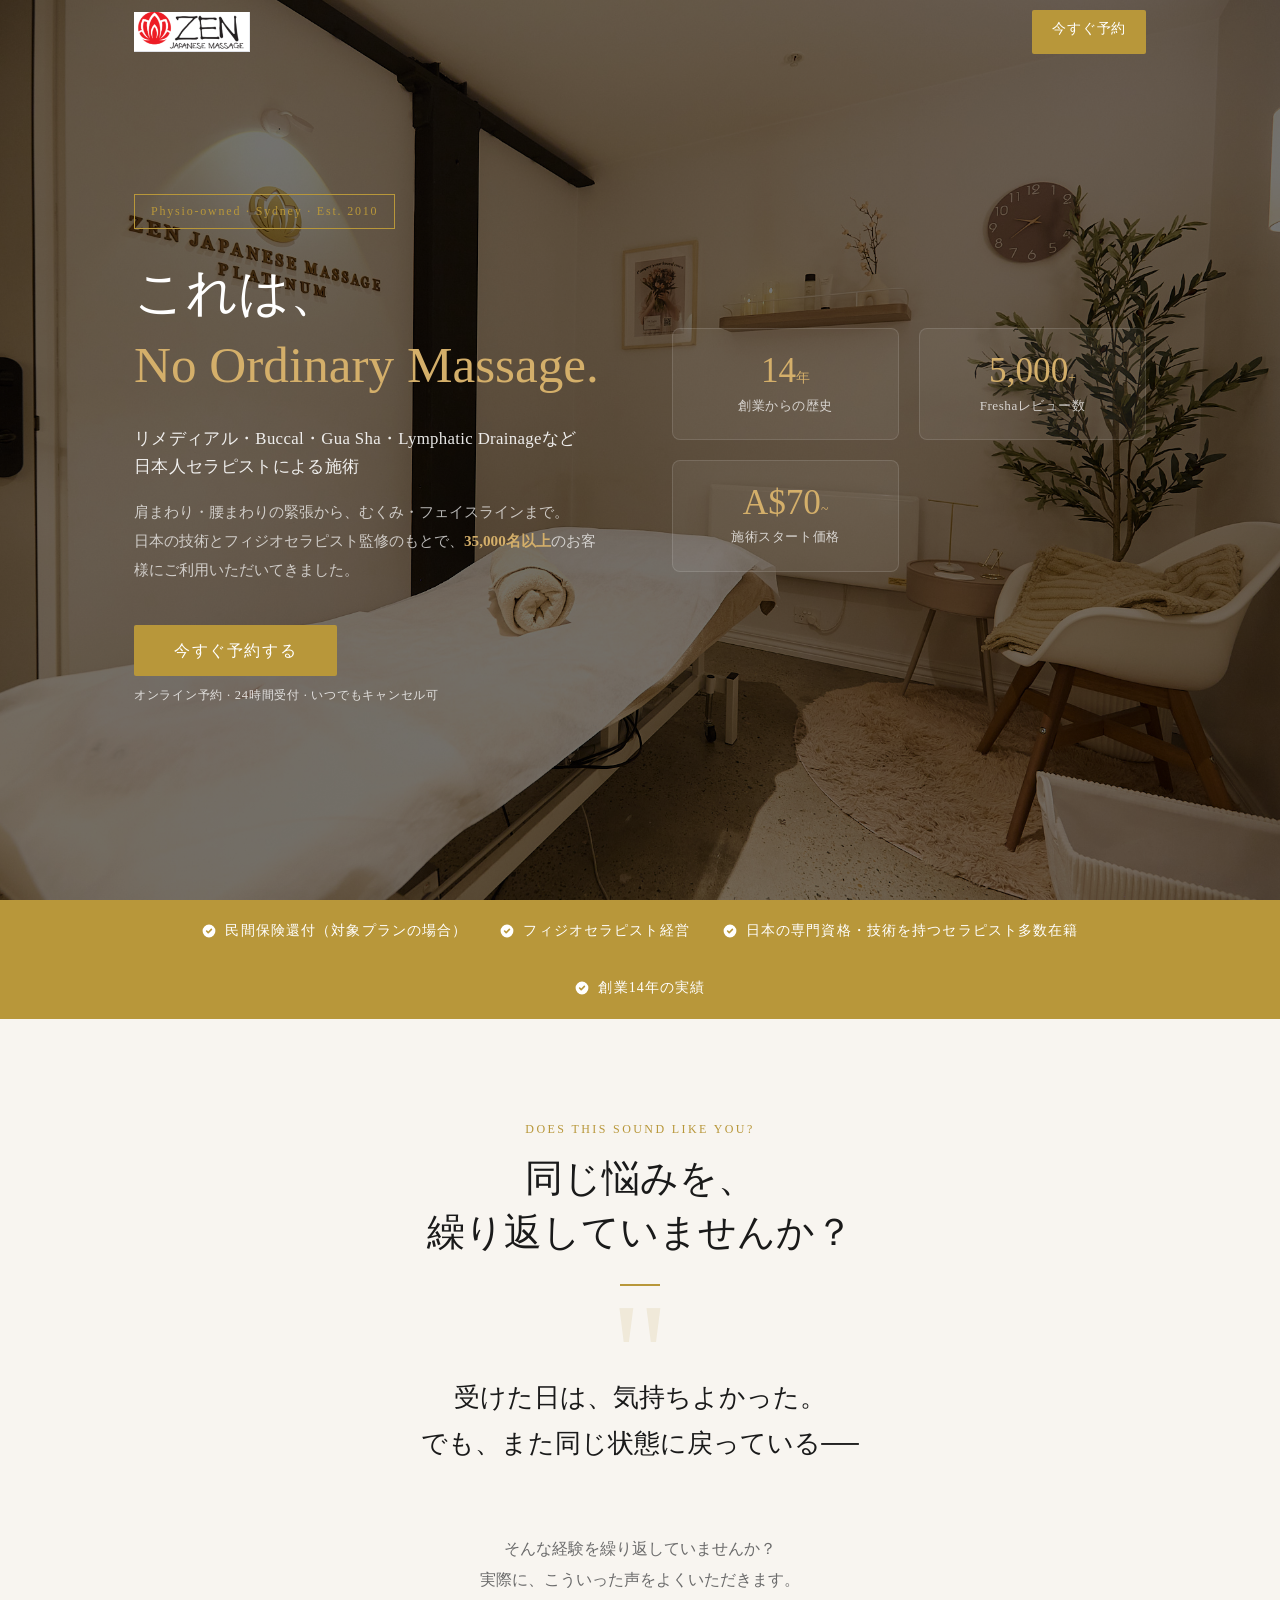
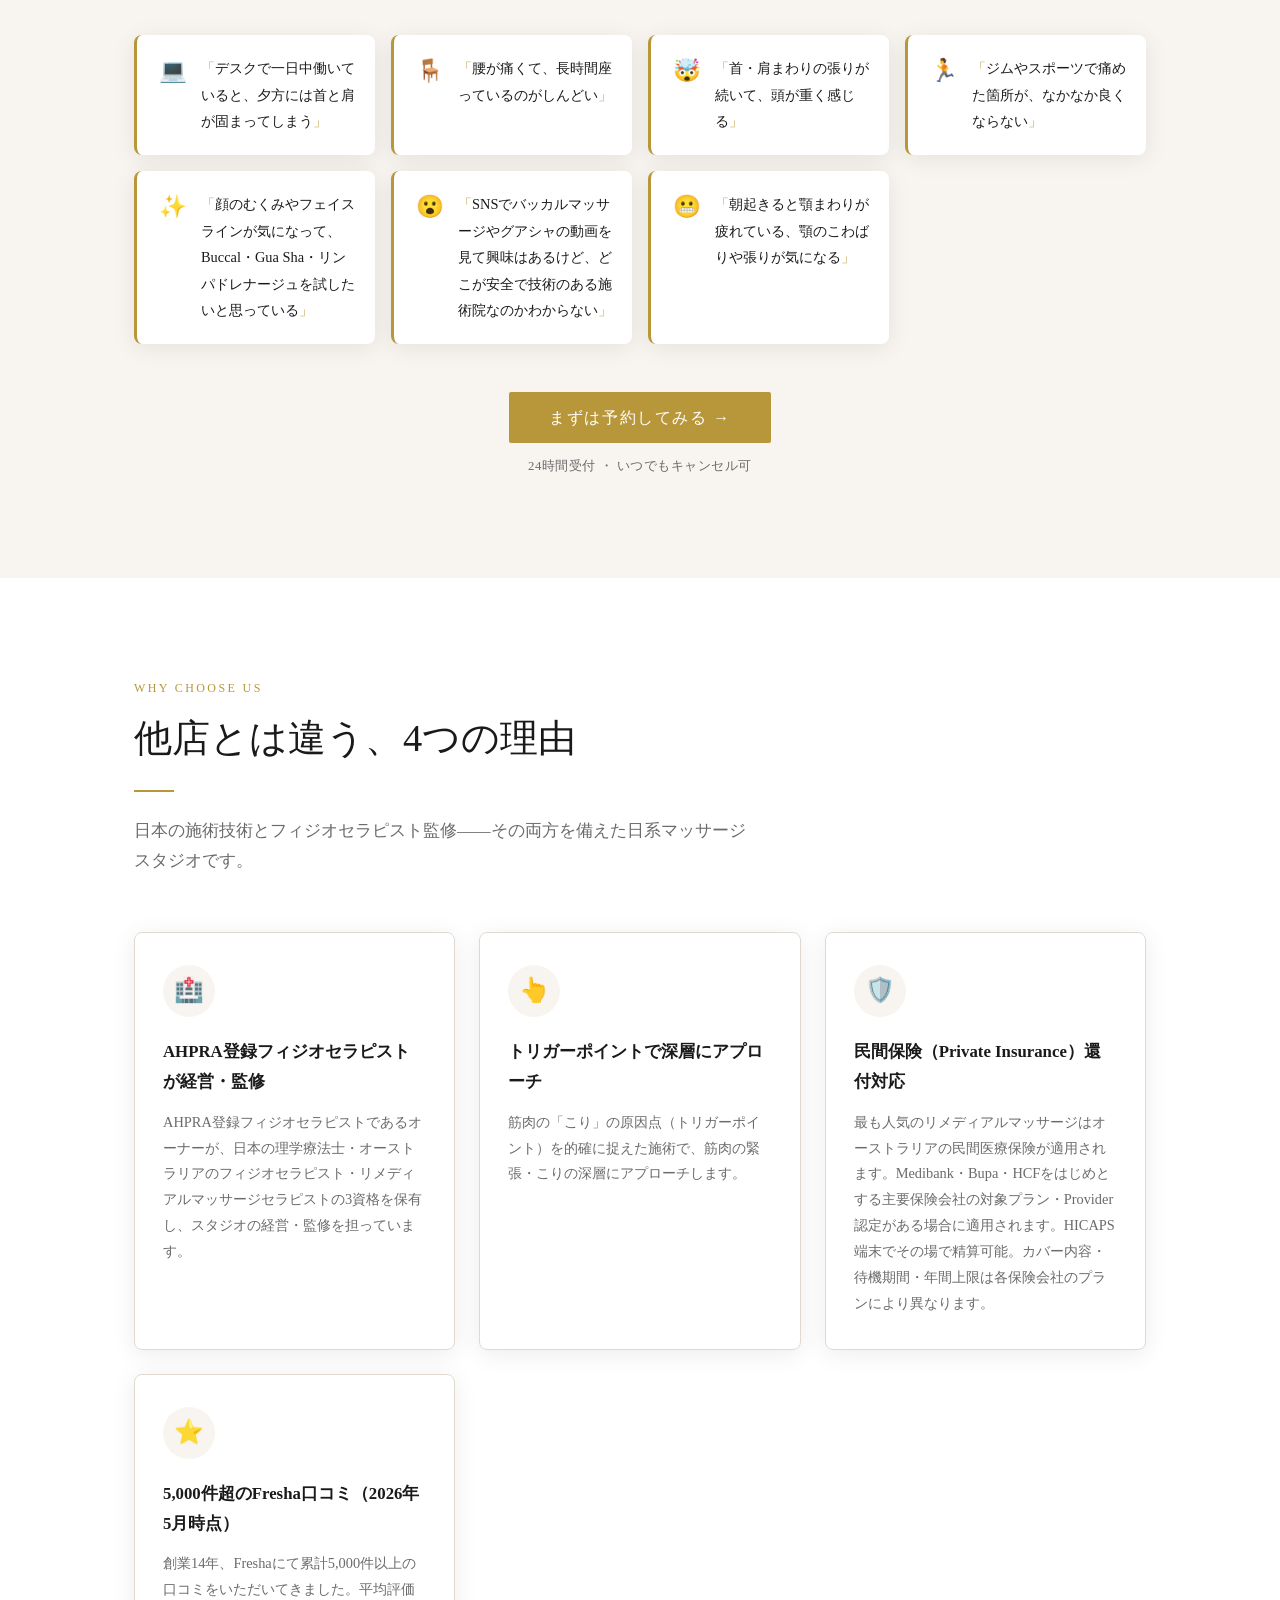
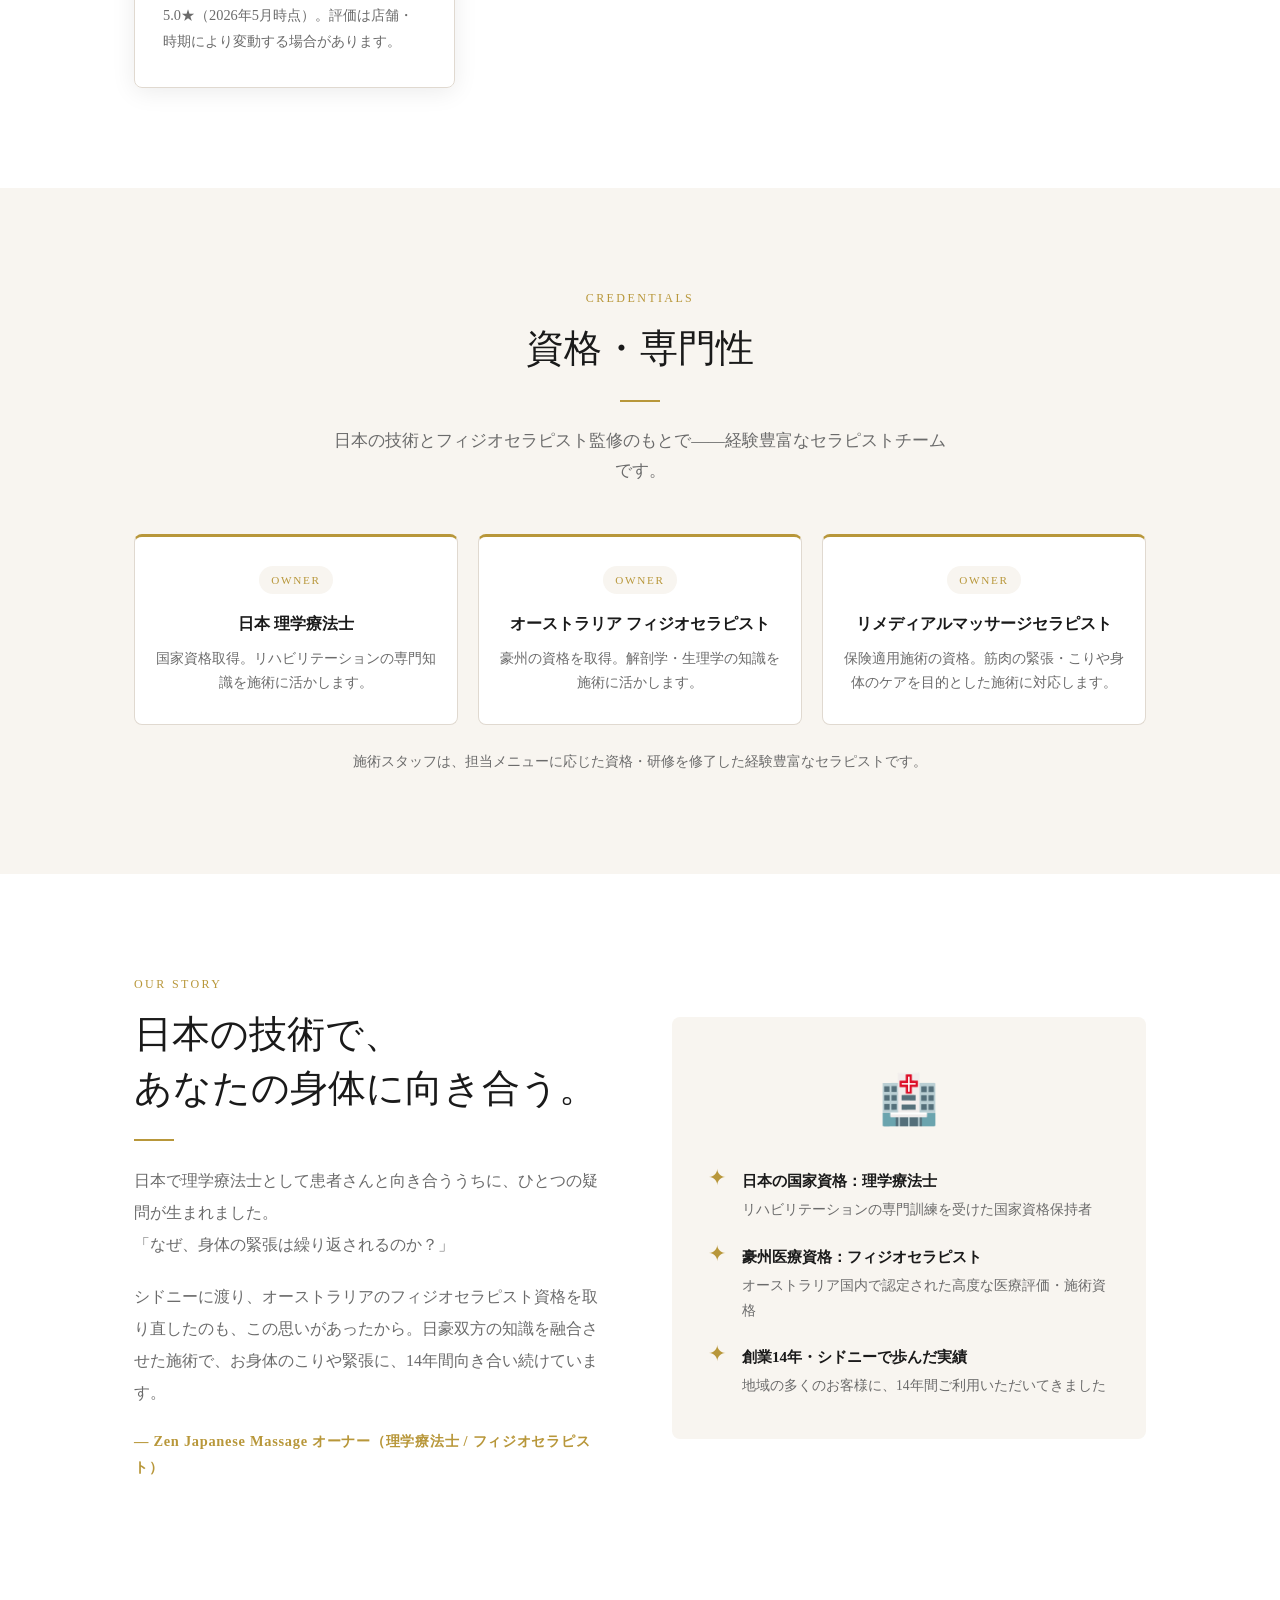
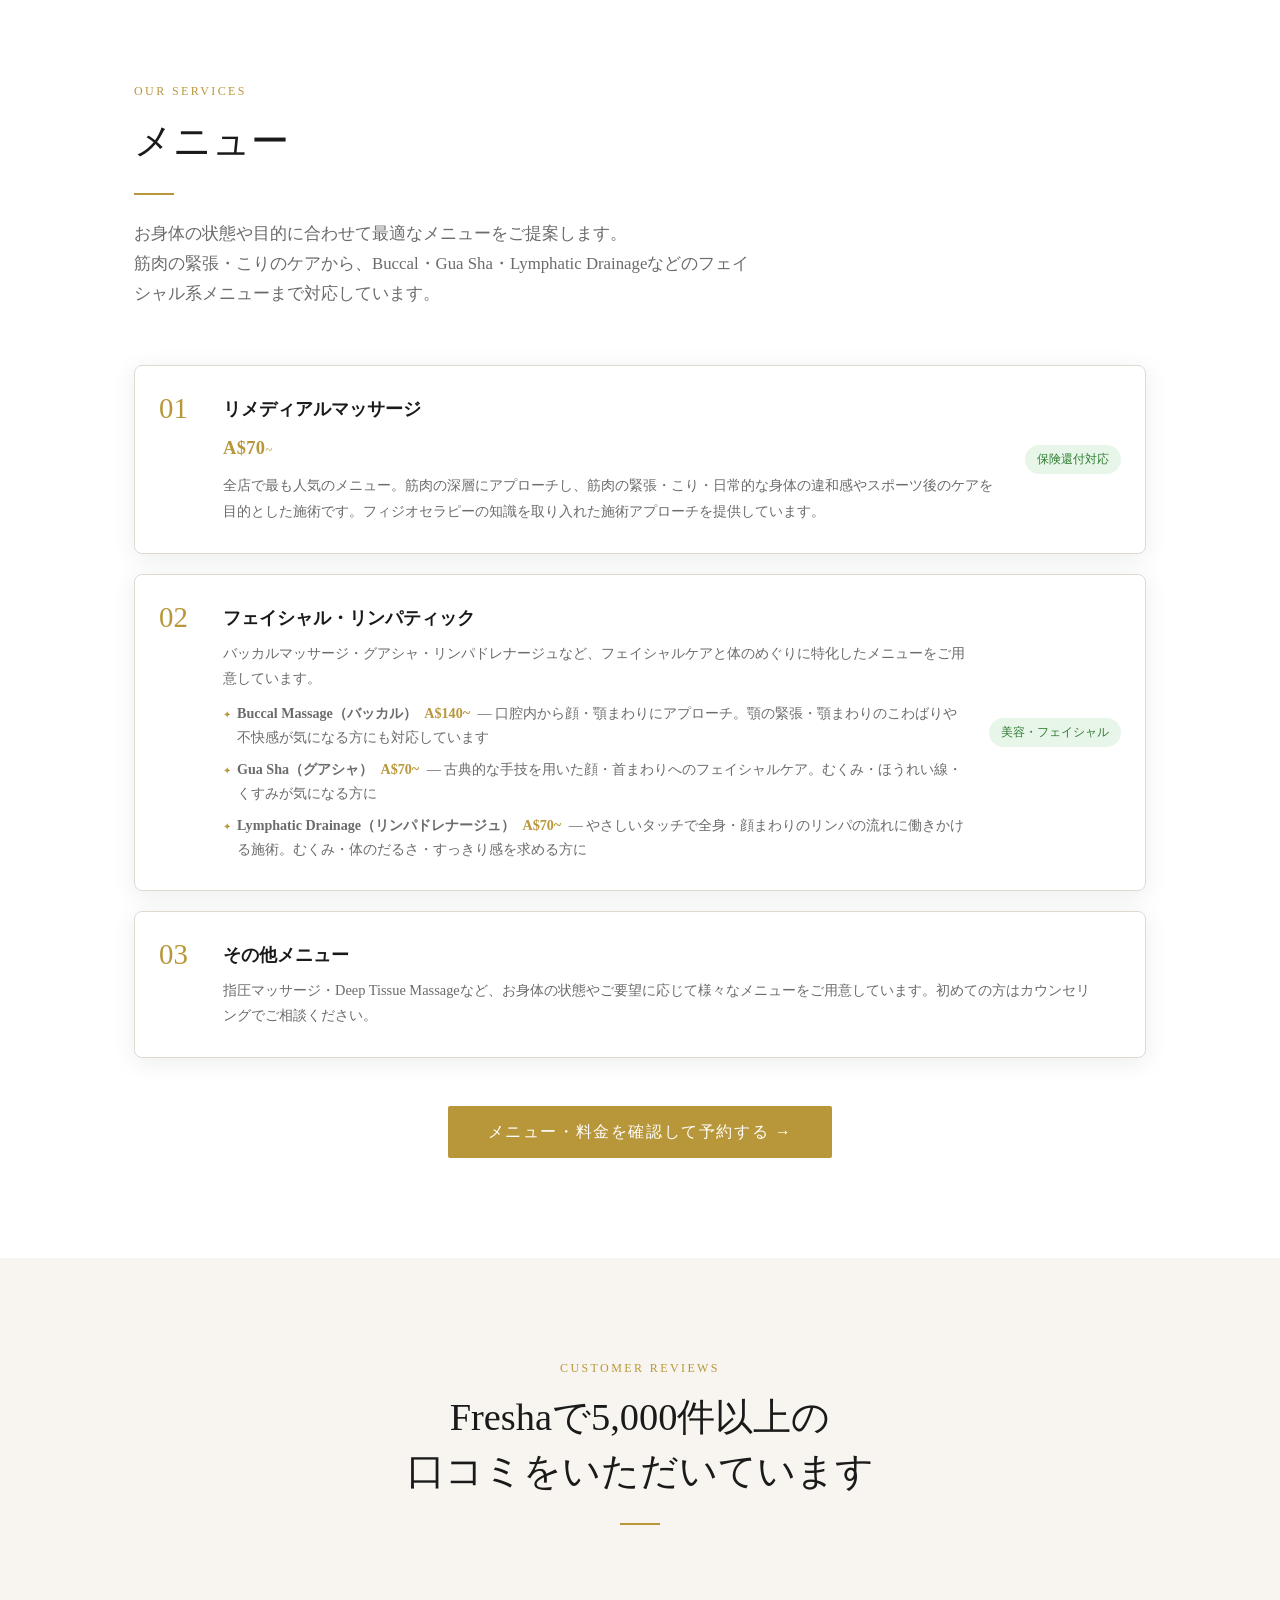
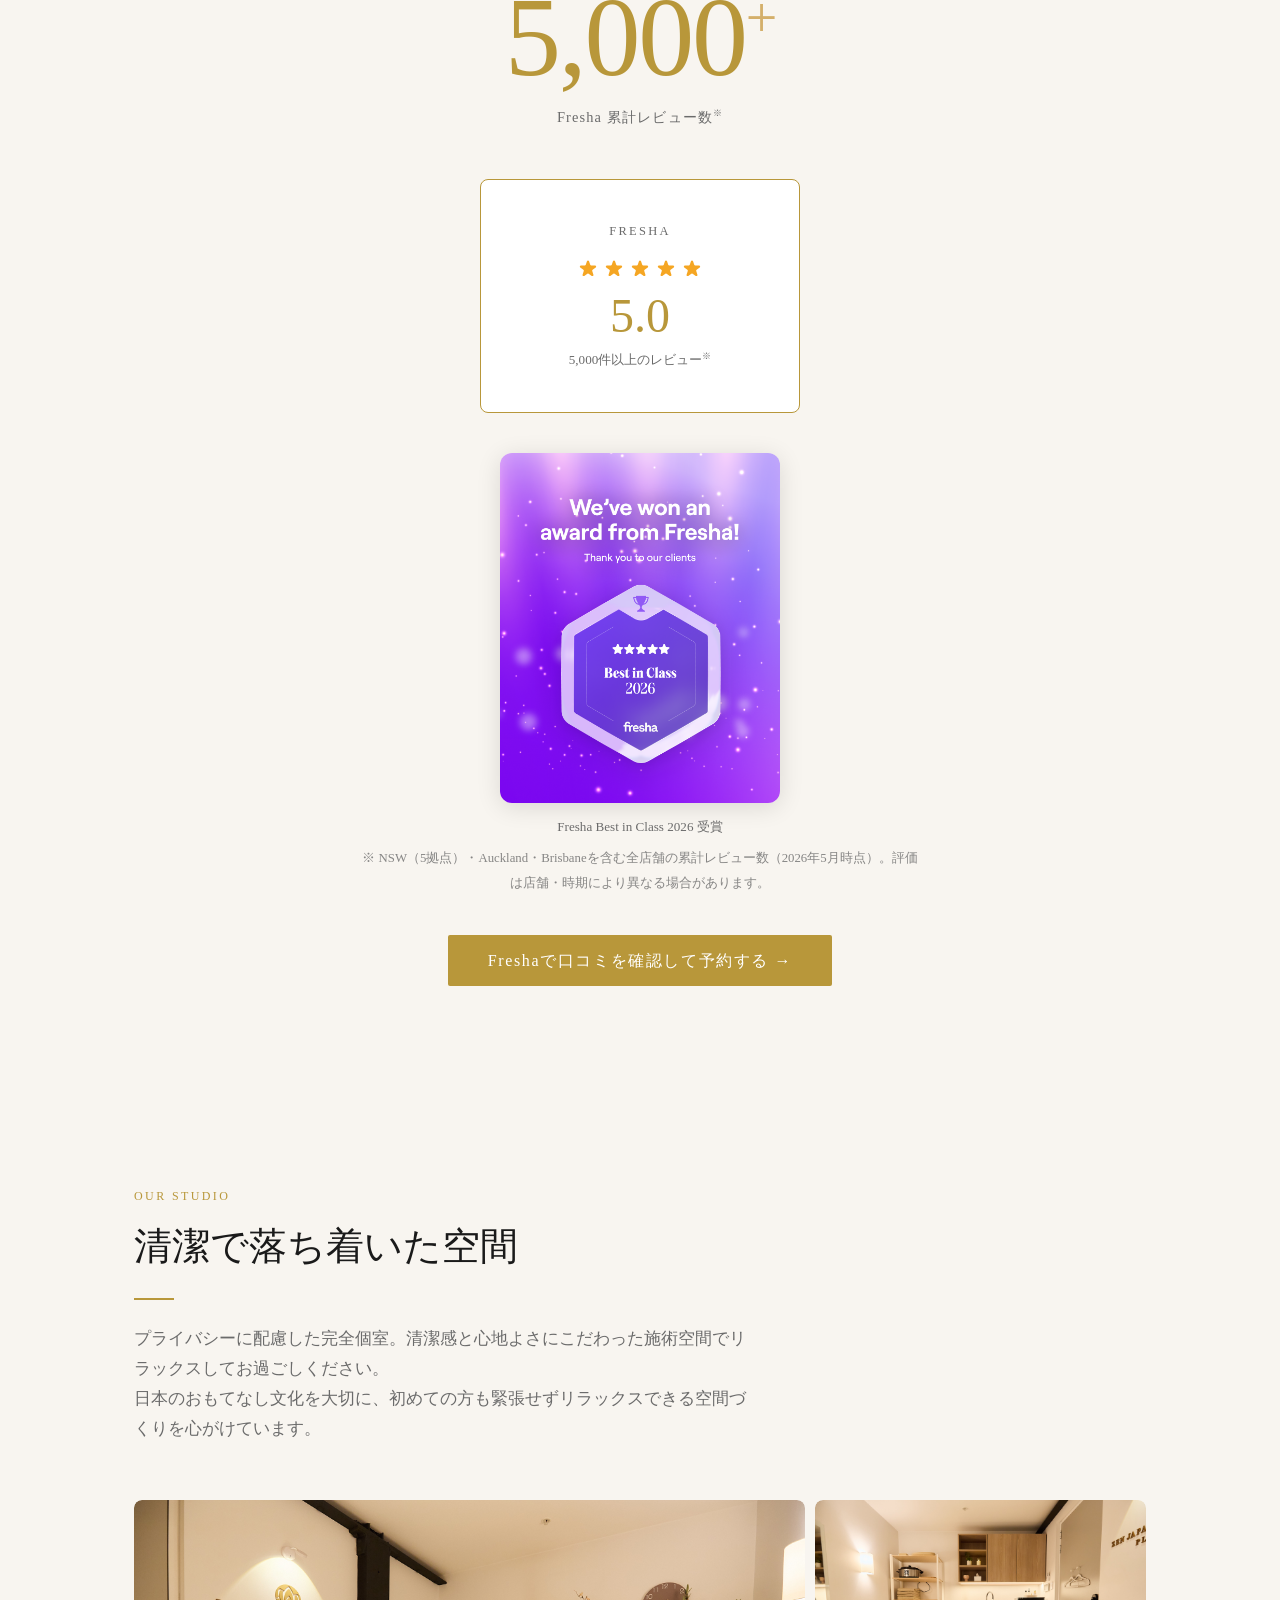
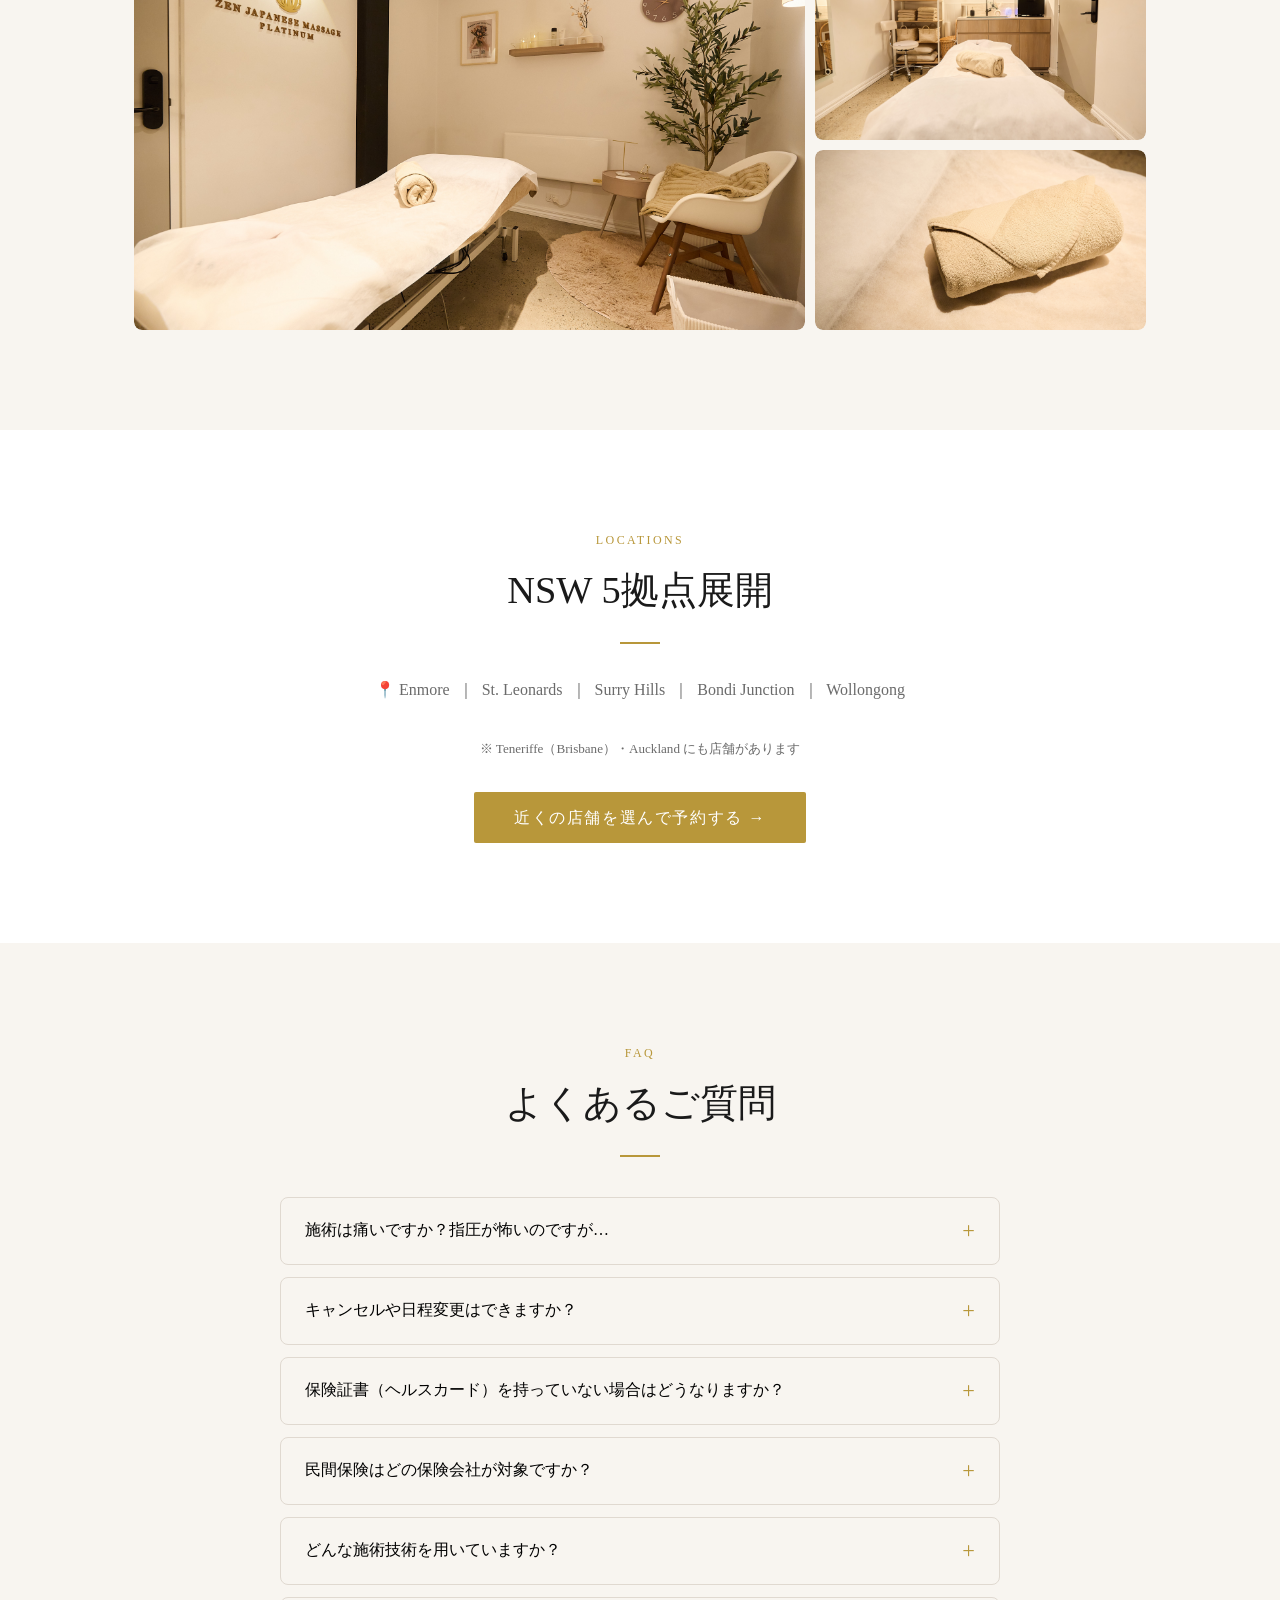
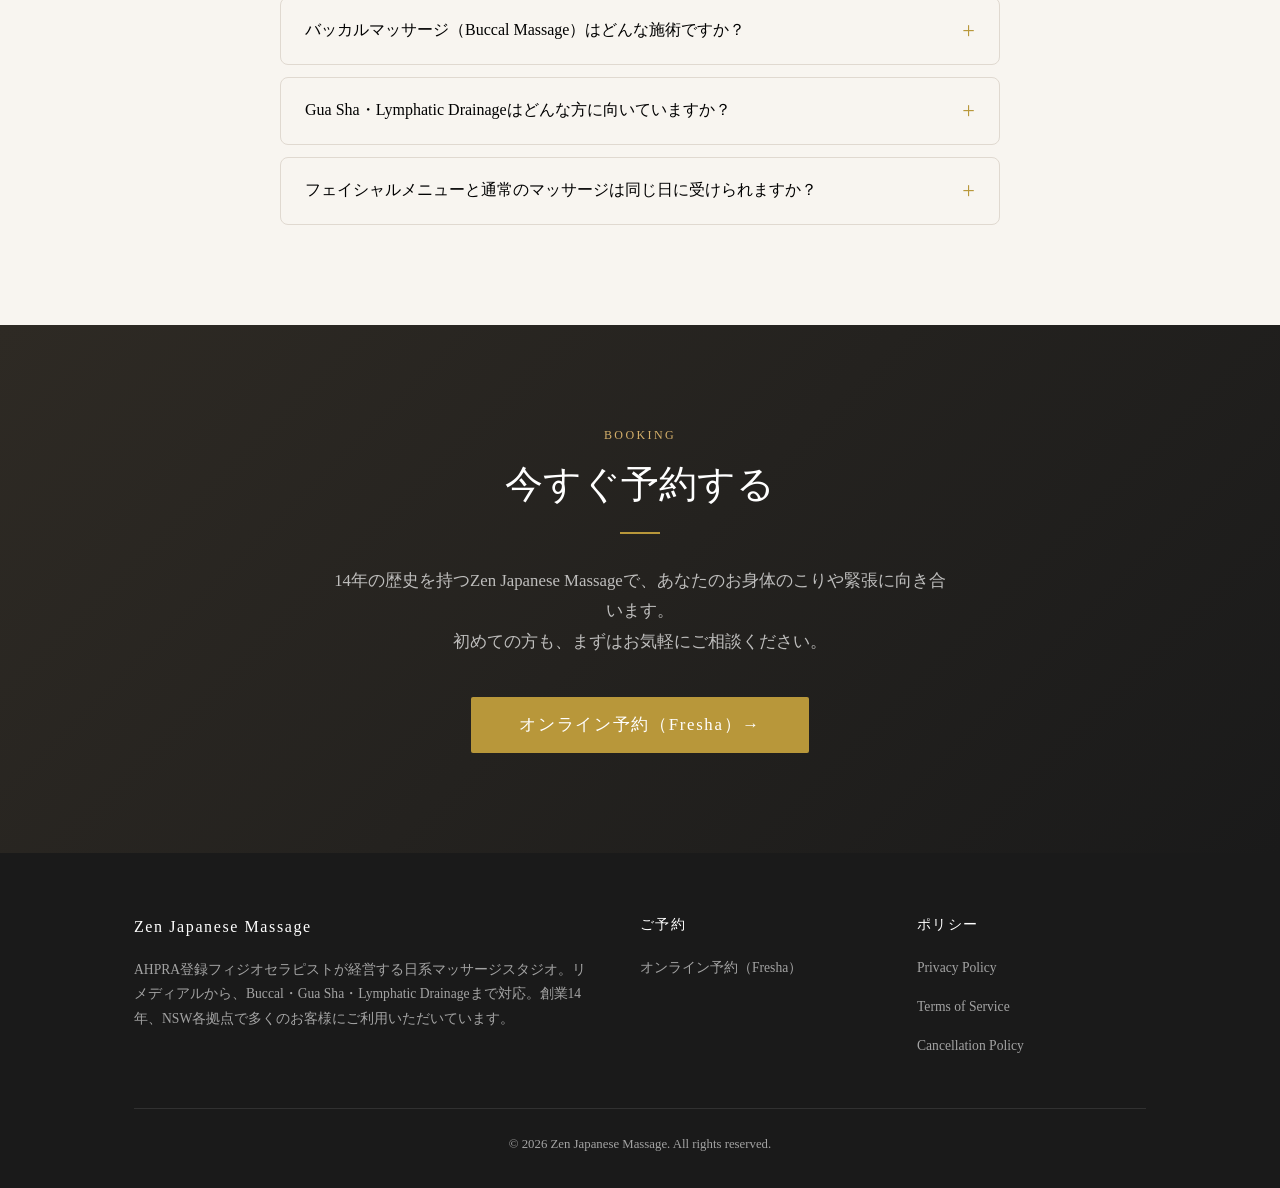
==== commit 5fb010d9: "feat: FV改善・コンプライアンス修正・アナリティクス導入 - FV再構成: badge更新・hero-subhead追加・descriptionを短縮→前半復元 - ヘッダーからナビリンクを削除" ====
--- a/index.html
+++ b/index.html
@@ -3,19 +3,45 @@
 <head>
   <meta charset="UTF-8" />
   <meta name="viewport" content="width=device-width, initial-scale=1.0" />
-  <title>Zen Japanese Massage | シドニーの日系マッサージ専門店 | 創業14年・5,000件以上の口コミ</title>
+  <title>Zen Japanese Massage | シドニーの日系マッサージ | 創業14年・35,000名以上のご利用実績</title>
+  <link rel="icon" href="favicon.png" type="image/png" sizes="32x32" />
+  <link rel="icon" href="logo.png" type="image/png" />
+  <link rel="apple-touch-icon" href="logo.png" />
   <link rel="stylesheet" href="styles.css" />
   <link rel="stylesheet" href="https://unpkg.com/aos@2.3.1/dist/aos.css" />
-  <!-- ===== Google Analytics (GA4) ===== -->
-  <!-- TODO: G-XXXXXXXXXX を実際の測定IDに置き換えてください -->
-  <script async src="https://www.googletagmanager.com/gtag/js?id=G-XXXXXXXXXX"></script>
+  <style>
+    .testimonial-cards{display:grid;grid-template-columns:repeat(auto-fit,minmax(280px,1fr));gap:24px;margin:48px 0 40px}
+    .testimonial-card{background:#fff;border-radius:8px;border:1px solid #e0d9d0;box-shadow:0 4px 24px rgba(0,0,0,.08);padding:32px}
+    .testimonial-quote-mark{font-size:4rem;color:#b8973a;opacity:.18;line-height:1;margin-bottom:-8px;font-family:Georgia,serif}
+    .testimonial-text{font-size:1rem;line-height:1.9;color:#1a1a1a;margin-bottom:20px}
+    .testimonial-summary{font-size:.85rem;font-weight:700;color:#b8973a;letter-spacing:.04em;margin-bottom:20px;padding-left:10px;border-left:2px solid #b8973a}
+    .testimonial-author{border-top:1px solid #e0d9d0;padding-top:16px}
+    .testimonial-author-name{font-weight:600;font-size:.88rem;color:#1a1a1a}
+    .testimonial-author-detail{font-size:.78rem;color:#6b6b6b;margin-top:3px;line-height:1.6}
+  </style>
+  <!-- Google tag (gtag.js) -->
+  <script async src="https://www.googletagmanager.com/gtag/js?id=G-6SV3Q89VLW"></script>
+  <script>
+    window.dataLayer = window.dataLayer || [];
+    function gtag(){dataLayer.push(arguments);}
+    gtag('js', new Date());
+    gtag('config', 'G-6SV3Q89VLW');
+  </script>
+  <!-- Microsoft Clarity -->
+  <script type="text/javascript">
+    (function(c,l,a,r,i,t,y){
+      c[a]=c[a]||function(){(c[a].q=c[a].q||[]).push(arguments)};
+      t=l.createElement(r);t.async=1;t.src="https://www.clarity.ms/tag/"+i;
+      y=l.getElementsByTagName(r)[0];y.parentNode.insertBefore(t,y);
+    })(window, document, "clarity", "script", "wlmjr426f6");
+  </script>
   <script src="script.js" defer></script>
 </head>
 <body>
 
 <!-- ===== STICKY BOOKING BUTTON ===== -->
 <div class="sticky-booking" id="stickyBooking">
-  <div class="sticky-booking-label">民間保険適用 ・ 日本語対応</div>
+  <div class="sticky-booking-label">民間保険還付の対象となる場合があります</div>
   <a href="https://www.fresha.com/book-now/zen-japanese-massage-r4r98fda/all-offer?share=true&pId=521319" target="_blank" rel="noopener noreferrer" class="sticky-booking-btn">
     <svg width="18" height="18" fill="none" stroke="currentColor" stroke-width="2" viewBox="0 0 24 24"><rect x="3" y="4" width="18" height="18" rx="2"/><path d="M16 2v4M8 2v4M3 10h18"/></svg>
     今すぐ予約する
@@ -29,9 +55,6 @@
       <img src="logo.png" alt="Zen Japanese Massage" style="height: 40px; width: auto; display: block;">
     </a>
     <nav class="nav">
-      <a href="#strengths" class="nav-link">私たちの強み</a>
-      <a href="#services" class="nav-link">メニュー</a>
-      <a href="#reviews" class="nav-link">お客様の声</a>
       <a href="https://www.fresha.com/book-now/zen-japanese-massage-r4r98fda/all-offer?share=true&pId=521319" target="_blank" rel="noopener noreferrer" class="btn btn--primary">今すぐ予約</a>
     </nav>
   </div>
@@ -43,22 +66,25 @@
   <div class="container">
     <div class="hero-content" data-aos="fade-up" data-aos-duration="900">
       <!-- [COPY: Hero badge] -->
-      <div class="hero-badge">Sydney | Remedial Massage / Buccal / Gua Sha / Lymphatic Drainage by Japanese Therapists</div>
+      <div class="hero-badge">Physio-owned · Sydney · Est. 2010</div>
       <!-- [COPY: Hero main headline] -->
       <h1 class="hero-title">
-        その肩こり・腰痛、<br>
-        <em>もう我慢しなくていい。</em>
+        これは、<br>
+        <em>No Ordinary Massage.</em>
       </h1>
       <!-- [COPY: Hero sub headline] -->
+      <p class="hero-subhead">リメディアル・Buccal・Gua Sha・Lymphatic Drainageなど<br>日本人セラピストによる施術</p>
+      <!-- [COPY: Hero description] -->
       <p class="hero-desc">
-        頭痛・背中の張り・スポーツ後の疲労・デスクワーク疲れへの施術を提供。不調の箇所に集中してアプローチします。<br>
-        日本仕込みの施術技術で、痛みの根本にアプローチします。<br>
-        <span style="font-size:.92em; opacity:.85;">Buccal Massage・Gua Sha・Lymphatic Drainage も提供中。</span>
+        肩まわり・腰まわりの緊張から、むくみ・フェイスラインまで。<br>
+        日本の技術とフィジオセラピスト監修のもとで、<strong class="hero-highlight">35,000名以上</strong>のお客様にご利用いただいてきました。
       </p>
       <!-- [COPY: Hero CTA buttons] -->
       <div class="hero-ctas">
-        <a href="https://www.fresha.com/book-now/zen-japanese-massage-r4r98fda/all-offer?share=true&pId=521319" target="_blank" rel="noopener noreferrer" class="btn btn--primary">今すぐ予約する（オンライン・24時間受付）</a>
-        <a href="#services" class="btn btn--outline" style="color:#fff; border-color:#fff;">メニューを見る</a>
+        <div class="hero-cta-wrap">
+          <a href="https://www.fresha.com/book-now/zen-japanese-massage-r4r98fda/all-offer?share=true&pId=521319" target="_blank" rel="noopener noreferrer" class="btn btn--primary">今すぐ予約する</a>
+          <p class="hero-cta-caption">オンライン予約 · 24時間受付 · いつでもキャンセル可</p>
+        </div>
       </div>
     </div>
     <div class="hero-stats">
@@ -68,15 +94,11 @@
       </div>
       <div class="stat-card">
         <div class="stat-num">5,000<span class="stat-unit">+</span></div>
-        <div class="stat-label">累計口コミ件数</div>
+        <div class="stat-label">Freshaレビュー数</div>
       </div>
       <div class="stat-card">
-        <div class="stat-num">3</div>
-        <div class="stat-label">保有医療・施術資格数</div>
-      </div>
-      <div class="stat-card">
-        <div class="stat-num">100<span class="stat-unit">%</span></div>
-        <div class="stat-label">日本人セラピスト在籍</div>
+        <div class="stat-num">A$70<span class="stat-unit">~</span></div>
+        <div class="stat-label">施術スタート価格</div>
       </div>
     </div>
   </div>
@@ -87,15 +109,15 @@
   <div class="container">
     <div class="trust-item">
       <svg width="16" height="16" fill="currentColor" viewBox="0 0 20 20"><path fill-rule="evenodd" d="M10 18a8 8 0 100-16 8 8 0 000 16zm3.707-9.293a1 1 0 00-1.414-1.414L9 10.586 7.707 9.293a1 1 0 00-1.414 1.414l2 2a1 1 0 001.414 0l4-4z" clip-rule="evenodd"/></svg>
-      民間保険（Private Insurance）適用
+      民間保険還付（対象プランの場合）
     </div>
     <div class="trust-item">
       <svg width="16" height="16" fill="currentColor" viewBox="0 0 20 20"><path fill-rule="evenodd" d="M10 18a8 8 0 100-16 8 8 0 000 16zm3.707-9.293a1 1 0 00-1.414-1.414L9 10.586 7.707 9.293a1 1 0 00-1.414 1.414l2 2a1 1 0 001.414 0l4-4z" clip-rule="evenodd"/></svg>
-      Sydney University卒フィジオ在籍
+      フィジオセラピスト経営
     </div>
     <div class="trust-item">
       <svg width="16" height="16" fill="currentColor" viewBox="0 0 20 20"><path fill-rule="evenodd" d="M10 18a8 8 0 100-16 8 8 0 000 16zm3.707-9.293a1 1 0 00-1.414-1.414L9 10.586 7.707 9.293a1 1 0 00-1.414 1.414l2 2a1 1 0 001.414 0l4-4z" clip-rule="evenodd"/></svg>
-      日本語対応・完全予約制
+      日本の専門資格・技術を持つセラピスト多数在籍
     </div>
     <div class="trust-item">
       <svg width="16" height="16" fill="currentColor" viewBox="0 0 20 20"><path fill-rule="evenodd" d="M10 18a8 8 0 100-16 8 8 0 000 16zm3.707-9.293a1 1 0 00-1.414-1.414L9 10.586 7.707 9.293a1 1 0 00-1.414 1.414l2 2a1 1 0 001.414 0l4-4z" clip-rule="evenodd"/></svg>
@@ -117,8 +139,8 @@
     <div class="empathy-quote" data-aos="fade-in" data-aos-duration="1000">
       <div class="empathy-quote-mark">"</div>
       <p class="empathy-quote-text">
-        マッサージを受けると、その日は楽になる。<br>
-        でも、また数日で元に戻る──
+        受けた日は、気持ちよかった。<br>
+        でも、また同じ状態に戻っている──
       </p>
     </div>
 
@@ -127,29 +149,33 @@
 
     <!-- [COPY: Customer voice cards — 4 items] -->
     <div class="voice-cards">
-      <div class="voice-card" data-aos="fade-up" data-aos-delay="0">
+      <div class="voice-card" data-aos="fade-up">
         <div class="voice-icon">💻</div>
         <p class="voice-text">デスクで一日中働いていると、夕方には首と肩が固まってしまう</p>
       </div>
-      <div class="voice-card" data-aos="fade-up" data-aos-delay="80">
+      <div class="voice-card" data-aos="fade-up">
         <div class="voice-icon">🪑</div>
         <p class="voice-text">腰が痛くて、長時間座っているのがしんどい</p>
       </div>
-      <div class="voice-card" data-aos="fade-up" data-aos-delay="160">
+      <div class="voice-card" data-aos="fade-up">
         <div class="voice-icon">🤯</div>
-        <p class="voice-text">頭痛が慢性化していて、集中力が上がらない</p>
-      </div>
-      <div class="voice-card" data-aos="fade-up" data-aos-delay="240">
+        <p class="voice-text">首・肩まわりの張りが続いて、頭が重く感じる</p>
+      </div>
+      <div class="voice-card" data-aos="fade-up">
         <div class="voice-icon">🏃</div>
         <p class="voice-text">ジムやスポーツで痛めた箇所が、なかなか良くならない</p>
       </div>
-      <div class="voice-card" data-aos="fade-up" data-aos-delay="320">
+      <div class="voice-card" data-aos="fade-up">
         <div class="voice-icon">✨</div>
         <p class="voice-text">顔のむくみやフェイスラインが気になって、Buccal・Gua Sha・リンパドレナージュを試したいと思っている</p>
       </div>
-      <div class="voice-card" data-aos="fade-up" data-aos-delay="400">
+      <div class="voice-card" data-aos="fade-up">
         <div class="voice-icon">😮</div>
         <p class="voice-text">SNSでバッカルマッサージやグアシャの動画を見て興味はあるけど、どこが安全で技術のある施術院なのかわからない</p>
+      </div>
+      <div class="voice-card" data-aos="fade-up">
+        <div class="voice-icon">😬</div>
+        <p class="voice-text">朝起きると顎まわりが疲れている、顎のこわばりや張りが気になる</p>
       </div>
     </div>
 
@@ -158,7 +184,7 @@
       <a href="https://www.fresha.com/book-now/zen-japanese-massage-r4r98fda/all-offer?share=true&pId=521319" target="_blank" rel="noopener noreferrer" class="btn btn--primary">
         まずは予約してみる →
       </a>
-      <p class="affinity-cta-note">24時間受付 ・ 無料キャンセル可（24時間前まで）</p>
+      <p class="affinity-cta-note">24時間受付 ・ いつでもキャンセル可</p>
     </div>
   </div>
 </section>
@@ -171,31 +197,31 @@
     <div class="section-label">Why Choose Us</div>
     <h2 class="section-title" data-aos="fade-up">他店とは違う、4つの理由</h2>
     <div class="divider"></div>
-    <p class="section-lead">マッサージ業界において類を見ない医療資格と技術力で、あなたの不調に正面から向き合います。</p>
+    <p class="section-lead">日本の施術技術とフィジオセラピスト監修——その両方を備えた日系マッサージスタジオです。</p>
     <div class="strengths-grid">
       <!-- [COPY: Strength card 1] -->
       <div class="strength-card" data-aos="fade-up" data-aos-delay="0">
         <div class="strength-icon">🏥</div>
-        <div class="strength-title">フィジオセラピストが直接施術・監修</div>
-        <p class="strength-desc">オーナー自身が日本の理学療法士・オーストラリアのフィジオセラピスト・リメディアルマッサージセラピストの3資格を保有。シドニー大学卒のフィジオも在籍し、施術プログラムを医療的な視点で監修しています。</p>
+        <div class="strength-title">AHPRA登録フィジオセラピストが経営・監修</div>
+        <p class="strength-desc">AHPRA登録フィジオセラピストであるオーナーが、日本の理学療法士・オーストラリアのフィジオセラピスト・リメディアルマッサージセラピストの3資格を保有し、スタジオの経営・監修を担っています。</p>
       </div>
       <!-- [COPY: Strength card 2] -->
       <div class="strength-card" data-aos="fade-up" data-aos-delay="80">
         <div class="strength-icon">👆</div>
-        <div class="strength-title">指圧×トリガーポイントで根本改善</div>
-        <p class="strength-desc">定型ストレッチが中心のタイマッサージとは異なり、筋肉の「こり」の原因点（トリガーポイント）を的確に捉えた指圧施術で、痛みや不調の根本にアプローチします。</p>
+        <div class="strength-title">トリガーポイントで深層にアプローチ</div>
+        <p class="strength-desc">筋肉の「こり」の原因点（トリガーポイント）を的確に捉えた施術で、筋肉の緊張・こりの深層にアプローチします。</p>
       </div>
       <!-- [COPY: Strength card 3] -->
       <div class="strength-card" data-aos="fade-up" data-aos-delay="160">
         <div class="strength-icon">🛡️</div>
-        <div class="strength-title">民間保険（Private Insurance）適用</div>
-        <p class="strength-desc">最も人気のリメディアルマッサージはオーストラリアの民間医療保険が適用されます。Medibank・Bupa・HCFなど主要保険会社に対応。HICAPS端末でその場で精算できます。</p>
+        <div class="strength-title">民間保険（Private Insurance）還付対応</div>
+        <p class="strength-desc">最も人気のリメディアルマッサージはオーストラリアの民間医療保険が適用されます。Medibank・Bupa・HCFをはじめとする主要保険会社の対象プラン・Provider認定がある場合に適用されます。HICAPS端末でその場で精算可能。カバー内容・待機期間・年間上限は各保険会社のプランにより異なります。</p>
       </div>
       <!-- [COPY: Strength card 4] -->
       <div class="strength-card" data-aos="fade-up" data-aos-delay="240">
         <div class="strength-icon">⭐</div>
-        <div class="strength-title">5,600件超のレビューが証明する信頼</div>
-        <p class="strength-desc">創業14年、日系マッサージ店として最大級の歴史と実績を持ちます。Fresha 5.0★、累計5,000件以上の口コミが、技術と接客の品質を証明しています。</p>
+        <div class="strength-title">5,000件超のFresha口コミ（2026年5月時点）</div>
+        <p class="strength-desc">創業14年、Freshaにて累計5,000件以上の口コミをいただいてきました。平均評価5.0★（2026年5月時点）。評価は店舗・時期により変動する場合があります。</p>
       </div>
     </div>
   </div>
@@ -209,29 +235,25 @@
     <div class="section-label">Credentials</div>
     <h2 class="section-title" data-aos="fade-up">資格・専門性</h2>
     <div class="divider" style="margin: 24px auto;"></div>
-    <p class="section-lead" style="margin: 0 auto 0;">多くのお客様から長年ご利用いただいているチームです。</p>
+    <p class="section-lead" style="margin: 0 auto 0;">日本の技術とフィジオセラピスト監修のもとで——経験豊富なセラピストチームです。</p>
     <div class="qual-grid">
       <div class="qual-card">
         <div class="qual-tag">OWNER</div>
         <div class="qual-name">日本 理学療法士</div>
-        <div class="qual-detail">国家資格取得。医学的なリハビリテーションの知識を施術に活かします。</div>
+        <div class="qual-detail">国家資格取得。リハビリテーションの専門知識を施術に活かします。</div>
       </div>
       <div class="qual-card">
         <div class="qual-tag">OWNER</div>
         <div class="qual-name">オーストラリア フィジオセラピスト</div>
-        <div class="qual-detail">豪州の医療資格を取得。解剖学・生理学に基づいた高度なアセスメントが可能です。</div>
+        <div class="qual-detail">豪州の資格を取得。解剖学・生理学の知識を施術に活かします。</div>
       </div>
       <div class="qual-card">
         <div class="qual-tag">OWNER</div>
         <div class="qual-name">リメディアルマッサージセラピスト</div>
-        <div class="qual-detail">保険適用施術の資格。慢性的な痛みや身体のケアを目的とした施術に対応します。</div>
-      </div>
-      <div class="qual-card">
-        <div class="qual-tag">STAFF</div>
-        <div class="qual-name">シドニー大学卒 フィジオセラピスト</div>
-        <div class="qual-detail">名門シドニー大学の理学療法学部出身。難関資格保持者が在籍しています。</div>
-      </div>
-    </div>
+        <div class="qual-detail">保険適用施術の資格。筋肉の緊張・こりや身体のケアを目的とした施術に対応します。</div>
+      </div>
+    </div>
+    <p style="text-align:center; font-size:.88rem; color:var(--gray); margin-top:24px;">施術スタッフは、担当メニューに応じた資格・研修を修了した経験豊富なセラピストです。</p>
   </div>
 </section>
 
@@ -243,16 +265,13 @@
       <div data-aos="fade-right">
         <!-- [COPY: Story section label & title] -->
         <div class="section-label">Our Story</div>
-        <h2 class="section-title">「気持ちいいだけ」の<br>マッサージでは、足りない。</h2>
+        <h2 class="section-title">日本の技術で、<br>あなたの身体に向き合う。</h2>
         <div class="divider"></div>
         <p style="color: var(--gray); line-height: 2; margin-bottom: 20px;">
-          日本で理学療法士として患者さんと向き合ううちに、ひとつの疑問が生まれました。<br>「なぜ、同じ肩こりが何度も繰り返されるのか？」
+          日本で理学療法士として患者さんと向き合ううちに、ひとつの疑問が生まれました。<br>「なぜ、身体の緊張は繰り返されるのか？」
         </p>
         <p style="color: var(--gray); line-height: 2; margin-bottom: 20px;">
-          原因は、表面の筋肉だけを揉む施術では、痛みの<strong>根本にある"こりの核（トリガーポイント）"</strong>に届かないからです。
-        </p>
-        <p style="color: var(--gray); line-height: 2; margin-bottom: 20px;">
-          シドニーに渡り、オーストラリアのフィジオセラピスト資格を取り直したのも、この確信があったから。日豪双方の医療知識と、指圧の技術を融合させた施術で、「繰り返す痛み」を根本から断ち切ることを、私たちは14年間追求してきました。
+          シドニーに渡り、オーストラリアのフィジオセラピスト資格を取り直したのも、この思いがあったから。日豪双方の知識を融合させた施術で、お身体のこりや緊張に、14年間向き合い続けています。
         </p>
         <p style="font-size:.9rem; color: var(--gold); font-weight: 600; letter-spacing:.05em;">— Zen Japanese Massage オーナー（理学療法士 / フィジオセラピスト）</p>
       </div>
@@ -263,7 +282,7 @@
             <div class="story-credential-bullet">✦</div>
             <div>
               <div class="story-credential-title">日本の国家資格：理学療法士</div>
-              <div class="story-credential-desc">医学的リハビリテーションの専門訓練を受けた国家資格保持者</div>
+              <div class="story-credential-desc">リハビリテーションの専門訓練を受けた国家資格保持者</div>
             </div>
           </div>
           <div class="story-credential-item">
@@ -277,7 +296,7 @@
             <div class="story-credential-bullet">✦</div>
             <div>
               <div class="story-credential-title">創業14年・シドニーで歩んだ実績</div>
-              <div class="story-credential-desc">地域のお客様から医療関係者まで、幅広い信頼を積み重ねてきました</div>
+              <div class="story-credential-desc">地域の多くのお客様に、14年間ご利用いただいてきました</div>
             </div>
           </div>
         </div>
@@ -294,44 +313,35 @@
     <div class="section-label">Our Services</div>
     <h2 class="section-title" data-aos="fade-up">メニュー</h2>
     <div class="divider"></div>
-    <p class="section-lead">お身体の状態や目的に合わせて最適なメニューをご提案します。<br>痛み・コリの改善から、Buccal・Gua Sha・Lymphatic Drainageなどのフェイシャル系メニューまで対応しています。</p>
+    <p class="section-lead">お身体の状態や目的に合わせて最適なメニューをご提案します。<br>筋肉の緊張・こりのケアから、Buccal・Gua Sha・Lymphatic Drainageなどのフェイシャル系メニューまで対応しています。</p>
     <div class="service-list">
       <div class="service-item">
         <div class="service-num">01</div>
         <div>
           <div class="service-name">リメディアルマッサージ</div>
           <div class="service-price">A$70<span class="service-price-from">~</span></div>
-          <p class="service-desc">全店で最も人気のメニュー。筋肉の深層にアプローチし、慢性的なこりや痛み、スポーツ障害のリハビリに効果的です。医療的なアセスメントをもとに施術計画を立てます。</p>
+          <p class="service-desc">全店で最も人気のメニュー。筋肉の深層にアプローチし、筋肉の緊張・こり・日常的な身体の違和感やスポーツ後のケアを目的とした施術です。フィジオセラピーの知識を取り入れた施術アプローチを提供しています。</p>
         </div>
-        <div class="service-badge">保険適用</div>
+        <div class="service-badge">保険還付対応</div>
       </div>
       <div class="service-item">
         <div class="service-num">02</div>
-        <div>
-          <div class="service-name">指圧マッサージ</div>
-          <div class="service-price">A$70<span class="service-price-from">~</span></div>
-          <p class="service-desc">日本の伝統的な手技をベースに、トリガーポイント療法を組み合わせた独自の施術。肩こり・腰痛・頭痛など、不調の根本原因にピンポイントでアプローチします。</p>
-        </div>
-      </div>
-      <div class="service-item">
-        <div class="service-num">03</div>
         <div>
           <div class="service-name">フェイシャル・リンパティック</div>
           <p class="service-desc">バッカルマッサージ・グアシャ・リンパドレナージュなど、フェイシャルケアと体のめぐりに特化したメニューをご用意しています。</p>
           <ul class="service-bullets">
-            <li><strong>Buccal Massage（バッカル）</strong> — 口腔内から顔・顎まわりにアプローチするフェイシャルマッサージ</li>
-            <li><strong>Gua Sha（グアシャ）</strong> — 古典的な手技を用いた顔・首まわりへのフェイシャルケア</li>
-            <li><strong>Lymphatic Drainage（リンパドレナージュ）</strong> — やさしいタッチで全身・顔まわりのリンパ流に働きかける施術</li>
+            <li><strong>Buccal Massage（バッカル）</strong> <span style="color:var(--gold);font-weight:600;margin:0 4px;">A$140~</span> — 口腔内から顔・顎まわりにアプローチ。顎の緊張・顎まわりのこわばりや不快感が気になる方にも対応しています</li>
+            <li><strong>Gua Sha（グアシャ）</strong> <span style="color:var(--gold);font-weight:600;margin:0 4px;">A$70~</span> — 古典的な手技を用いた顔・首まわりへのフェイシャルケア。むくみ・ほうれい線・くすみが気になる方に</li>
+            <li><strong>Lymphatic Drainage（リンパドレナージュ）</strong> <span style="color:var(--gold);font-weight:600;margin:0 4px;">A$70~</span> — やさしいタッチで全身・顔まわりのリンパの流れに働きかける施術。むくみ・体のだるさ・すっきり感を求める方に</li>
           </ul>
-          <p class="service-desc" style="margin-top:10px;">詳細・料金はFreshaの予約画面からご確認ください。</p>
         </div>
         <div class="service-badge">美容・フェイシャル</div>
       </div>
       <div class="service-item">
-        <div class="service-num">04</div>
+        <div class="service-num">03</div>
         <div>
           <div class="service-name">その他メニュー</div>
-          <p class="service-desc">お身体の状態やご要望に応じて様々なメニューをご用意しています。初めての方はカウンセリングでご相談ください。</p>
+          <p class="service-desc">指圧マッサージ・Deep Tissue Massageなど、お身体の状態やご要望に応じて様々なメニューをご用意しています。初めての方はカウンセリングでご相談ください。</p>
         </div>
       </div>
     </div>
@@ -341,72 +351,23 @@
   </div>
 </section>
 
-<!-- [SECTION: Proposal - First Visit Flow] -->
-<!-- ===== FIRST VISIT / PROPOSAL ===== -->
-<section class="section section--cream" id="first-visit">
-  <div class="container" style="text-align:center;">
-    <div class="section-label">First Visit</div>
-    <!-- [COPY: First visit section title] -->
-    <h2 class="section-title" data-aos="fade-up">何から始めればいいか<br>迷っている方へ。</h2>
-    <div class="divider" style="margin: 24px auto 32px;"></div>
-    <!-- [COPY: First visit recommendation text] -->
-    <p class="section-lead" style="margin: 0 auto 48px;" data-aos="fade-up">
-      はじめての方には、まず <span class="first-visit-highlight">60分のリメディアルマッサージ</span> をおすすめしています。
-    </p>
-
-    <!-- [COPY: First visit 3-step flow] -->
-    <div class="steps-grid" data-aos="fade-up" data-aos-delay="100">
-      <div class="steps-connector"></div>
-      <div class="step-item">
-        <div class="step-num">1</div>
-        <!-- [COPY: Step 1 title] -->
-        <div class="step-title">カウンセリング・評価<br><small style="font-weight:400; color:var(--gray);">約10分</small></div>
-        <!-- [COPY: Step 1 description] -->
-        <p class="step-desc">いつから・どこが・どのように痛むかを丁寧に確認。姿勢・動きのクセもチェックし、痛みの根本原因を把握します。</p>
-      </div>
-      <div class="step-item">
-        <div class="step-num">2</div>
-        <!-- [COPY: Step 2 title] -->
-        <div class="step-title">施術<br><small style="font-weight:400; color:var(--gray);">約45分</small></div>
-        <!-- [COPY: Step 2 description] -->
-        <p class="step-desc">評価結果をもとに、指圧・トリガーポイント・ストレッチなどを組み合わせてアプローチします。</p>
-      </div>
-      <div class="step-item">
-        <div class="step-num">3</div>
-        <!-- [COPY: Step 3 title] -->
-        <div class="step-title">アドバイス・プラン<br><small style="font-weight:400; color:var(--gray);">約5分</small></div>
-        <!-- [COPY: Step 3 description] -->
-        <p class="step-desc">施術後の変化を確認し、自宅ケアのコツや、必要であれば継続プランをご提案します。</p>
-      </div>
-    </div>
-
-    <!-- [COPY: First visit reassurance note] -->
-    <p class="first-visit-note" data-aos="fade-up">
-      「施術を受けるかどうかまだ迷っている」「とりあえず身体の状態だけ見てほしい」という方も、お気軽にどうぞ。
-    </p>
-
-    <!-- [COPY: First visit CTA button] -->
-    <a href="https://www.fresha.com/book-now/zen-japanese-massage-r4r98fda/all-offer?share=true&pId=521319" target="_blank" rel="noopener noreferrer" class="btn btn--primary" data-aos="fade-up">初回60分リメディアルマッサージを予約する →</a>
-    <p style="margin-top:16px; font-size:.82rem; color:var(--gray);">カウンセリング含む ・ 完全予約制 ・ 24時間受付</p>
-  </div>
-</section>
 
 <!-- [SECTION: Reviews / Social Proof] -->
 <!-- ===== REVIEWS / SOCIAL PROOF ===== -->
-<section class="section" id="reviews">
+<section class="section section--cream" id="reviews">
   <div class="container">
     <div class="section-label" style="text-align:center;">Customer Reviews</div>
-    <h2 class="section-title" style="text-align:center;">5,000件以上の口コミが、<br>私たちの品質を証明します。</h2>
+    <h2 class="section-title" style="text-align:center;">Freshaで5,000件以上の<br>口コミをいただいています</h2>
     <div class="divider" style="margin: 24px auto 56px;"></div>
 
     <!-- 合計件数：大きく打ち出す -->
     <div class="proof-total">
       <div class="proof-total-num">5,000<span class="proof-plus">+</span></div>
-      <div class="proof-total-label">Fresha 累計レビュー数</div>
+      <div class="proof-total-label">Fresha 累計レビュー数<sup style="font-size:.6em; vertical-align:super;">※</sup></div>
     </div>
 
     <!-- Freshaレーティング -->
-    <div class="proof-platforms" style="grid-template-columns: 1fr; max-width: 320px; margin: 0 auto;">
+    <div class="proof-platforms" style="grid-template-columns: 1fr; max-width: 320px; margin: 0 auto; background: #fff; border: 1px solid #b8973a;">
       <div class="proof-platform">
         <div class="proof-platform-name">Fresha</div>
         <div class="proof-stars-row">
@@ -417,40 +378,27 @@
           <svg viewBox="0 0 20 20" class="proof-star-svg"><path d="M9.049 2.927c.3-.921 1.603-.921 1.902 0l1.07 3.292a1 1 0 00.95.69h3.462c.969 0 1.371 1.24.588 1.81l-2.8 2.034a1 1 0 00-.364 1.118l1.07 3.292c.3.921-.755 1.688-1.54 1.118l-2.8-2.034a1 1 0 00-1.175 0l-2.8 2.034c-.784.57-1.838-.197-1.539-1.118l1.07-3.292a1 1 0 00-.364-1.118L2.98 8.72c-.783-.57-.38-1.81.588-1.81h3.461a1 1 0 00.951-.69l1.07-3.292z"/></svg>
         </div>
         <div class="proof-rating-num">5.0</div>
-        <div class="proof-review-count">5,000件以上のレビュー</div>
-      </div>
-    </div>
-
-    <!-- 信頼文 -->
-    <p class="proof-tagline">
-      シドニーの日系マッサージとして最大級の口コミ数。<br>
-      創業14年、5,000件以上の積み重ねが私たちの品質を示しています。
+        <div class="proof-review-count">5,000件以上のレビュー<sup style="font-size:.65em; vertical-align:super;">※</sup></div>
+      </div>
+    </div>
+
+    <!-- Fresha Best in Class 2026 Award -->
+    <div style="text-align:center; margin: 40px auto 8px;" data-aos="fade-up">
+      <img
+        src="fresha-best-in-class-2026.png"
+        alt="Fresha Best in Class 2026 Award — Zen Japanese Massage"
+        style="display:block; margin:0 auto; max-width:280px; border-radius:12px; box-shadow:0 4px 24px rgba(0,0,0,.12);"
+      />
+      <p style="font-size:.82rem; color:var(--gray); margin-top:12px;">Fresha Best in Class 2026 受賞</p>
+    </div>
+
+    <!-- 注記 -->
+    <p class="proof-tagline" style="font-size:.8rem; color:var(--gray); opacity:.8;">
+      ※ NSW（5拠点）・Auckland・Brisbaneを含む全店舗の累計レビュー数（2026年5月時点）。評価は店舗・時期により異なる場合があります。
     </p>
 
-    <!-- 実際のインタビューをもとにした体験談 -->
-    <div class="testimonial-cards">
-      <div class="testimonial-card" data-aos="fade-up" data-aos-delay="0">
-        <div class="testimonial-quote-mark">"</div>
-        <p class="testimonial-text">一見ぜいたくに思えるかもしれないけれど、実はぜいたくなんかではありません。自分のために使う、大切な時間なんです。いつ来ても素晴らしい。</p>
-        <div class="testimonial-summary">✦ いつ来ても素晴らしい</div>
-        <div class="testimonial-author">
-          <div class="testimonial-author-name">Melissa</div>
-          <div class="testimonial-author-detail">UNSW教授・50代・12年来のリピーター</div>
-        </div>
-      </div>
-      <div class="testimonial-card" data-aos="fade-up" data-aos-delay="120">
-        <div class="testimonial-quote-mark">"</div>
-        <p class="testimonial-text">誰を予約してもいつも良いマッサージが受けられて、帰るときには必ず「やってよかった、なぜもっと早く来なかったんだろう」と思います。私向けに調整されている感覚が、ここにしかないんです。</p>
-        <div class="testimonial-summary">✦ 私向けに調整されている</div>
-        <div class="testimonial-author">
-          <div class="testimonial-author-name">Cindy</div>
-          <div class="testimonial-author-detail">組織コンサルタント・62歳・5年来のリピーター</div>
-        </div>
-      </div>
-    </div>
-
     <div style="text-align:center; margin-top: 40px;">
-      <a href="https://www.fresha.com/book-now/zen-japanese-massage-r4r98fda/all-offer?share=true&pId=521319" target="_blank" rel="noopener noreferrer" class="btn btn--primary">この実績を、あなた自身で体感してください →</a>
+      <a href="https://www.fresha.com/book-now/zen-japanese-massage-r4r98fda/all-offer?share=true&pId=521319" target="_blank" rel="noopener noreferrer" class="btn btn--primary">Freshaで口コミを確認して予約する →</a>
     </div>
   </div>
 </section>
@@ -482,11 +430,12 @@
 <section class="section" id="locations">
   <div class="container" style="text-align:center;">
     <div class="section-label">Locations</div>
-    <h2 class="section-title">シドニー 5店舗展開</h2>
+    <h2 class="section-title">NSW 5拠点展開</h2>
     <div class="divider" style="margin: 24px auto 32px;"></div>
     <p class="locations-text">
       📍 Enmore &nbsp;｜&nbsp; St. Leonards &nbsp;｜&nbsp; Surry Hills &nbsp;｜&nbsp; Bondi Junction &nbsp;｜&nbsp; Wollongong
     </p>
+    <p style="font-size:.82rem; color:var(--gray); margin: 16px 0 32px;">※ Teneriffe（Brisbane）・Auckland にも店舗があります</p>
     <a href="https://www.fresha.com/book-now/zen-japanese-massage-r4r98fda/all-offer?share=true&pId=521319" target="_blank" rel="noopener noreferrer" class="btn btn--primary">近くの店舗を選んで予約する →</a>
   </div>
 </section>
@@ -498,17 +447,13 @@
     <h2 class="section-title" style="text-align:center;">よくあるご質問</h2>
     <div class="divider" style="margin: 24px auto 40px;"></div>
     <div class="faq-list">
-      <div class="faq-item">
-        <button class="faq-q" aria-expanded="false">初回はどれくらい時間がかかりますか？</button>
-        <div class="faq-a">初回はカウンセリング込みで約60〜75分を目安にお越しください。来店後、まずお身体の状態・お悩み・日常生活についてヒアリングを行い、そのうえで最適な施術プランをご提案します。2回目以降は施術時間のみのご案内となります。</div>
-      </div>
-      <div class="faq-item">
+<div class="faq-item">
         <button class="faq-q" aria-expanded="false">施術は痛いですか？指圧が怖いのですが…</button>
-        <div class="faq-a">「気持ちよい痛さ」を目安に、常にお客様の反応を確認しながら圧を調整します。強い圧が苦手な方は遠慮なくお申し出ください。「痛くてつらい」という状態にはなりません。初回は特に丁寧にコミュニケーションを取りながら進めますので、ご安心ください。</div>
+        <div class="faq-a">「気持ちよい痛さ」を目安に、常にお客様の反応を確認しながら圧を調整します。強い圧が苦手な方は遠慮なくお申し出ください。「痛くてつらい」という状態にならないよう、常にコミュニケーションを取りながら進めます。初回は特に丁寧に確認しながら進めますので、ご安心ください。</div>
       </div>
       <div class="faq-item">
         <button class="faq-q" aria-expanded="false">キャンセルや日程変更はできますか？</button>
-        <div class="faq-a">はい、可能です。ご予約の24時間前までであれば、予約システム（Fresha）から無料でキャンセル・変更いただけます。急なご事情の場合はご連絡ください。「予約したけどキャンセルできない」という心配は不要ですので、まずお気軽にご予約ください。</div>
+        <div class="faq-a">はい、いつでも可能です。予約システム（Fresha）からキャンセル・変更いただけます。なお、直前のキャンセルはキャンセルポリシーに基づき手数料が発生する場合があります。「予約したけどキャンセルできない」という心配は不要ですので、まずお気軽にご予約ください。</div>
       </div>
       <div class="faq-item">
         <button class="faq-q" aria-expanded="false">保険証書（ヘルスカード）を持っていない場合はどうなりますか？</button>
@@ -516,45 +461,28 @@
       </div>
       <div class="faq-item">
         <button class="faq-q" aria-expanded="false">民間保険はどの保険会社が対象ですか？</button>
-        <div class="faq-a">Medibank、Bupa、HCFをはじめとする主要な民間医療保険に対応しています。HICAPS端末を設置しており、施術後にその場でクレームの処理が可能です。ご利用の保険会社について不明な点はお気軽にお問い合わせください。</div>
-      </div>
-      <div class="faq-item">
-        <button class="faq-q" aria-expanded="false">タイマッサージとどう違うのですか？</button>
-        <div class="faq-a">タイマッサージは主にストレッチを多用した全身のリラクゼーションが目的ですが、当店は「指圧」とトリガーポイント療法を中心に、不調の根本原因にアプローチします。医療資格を持つセラピストが施術するため、繰り返す痛みや慢性的な不調の改善を目的としたご利用に特に適しています。</div>
-      </div>
-    </div>
-  </div>
-</section>
-
-<!-- [SECTION: How to Book - Booking Process] -->
-<!-- ===== HOW TO BOOK ===== -->
-<section class="section" id="how-to-book">
-  <div class="container" style="text-align:center;">
-    <div class="section-label">How to Book</div>
-    <h2 class="section-title">初めての方も、3ステップで簡単予約</h2>
-    <div class="divider" style="margin: 24px auto 48px;"></div>
-    <div class="steps-grid">
-      <div class="steps-connector"></div>
-      <div class="step-item">
-        <div class="step-num">1</div>
-        <div class="step-title">予約ボタンをクリック</div>
-        <p class="step-desc">このページの「今すぐ予約」から24時間いつでも予約可能。アカウント不要で簡単に手続きできます。</p>
-      </div>
-      <div class="step-item">
-        <div class="step-num">2</div>
-        <div class="step-title">店舗・日時・メニューを選択</div>
-        <p class="step-desc">お近くの店舗を選び、ご都合の良い日時とメニューをお選びください。所要時間も画面上で確認できます。</p>
-      </div>
-      <div class="step-item">
-        <div class="step-num">3</div>
-        <div class="step-title">当日ご来店</div>
-        <p class="step-desc">初回はカウンセリングからスタート。保険をご利用の方はヘルスカードをお持ちください。あとはお任せください。</p>
-      </div>
-    </div>
-    <a href="https://www.fresha.com/book-now/zen-japanese-massage-r4r98fda/all-offer?share=true&pId=521319" target="_blank" rel="noopener noreferrer" class="btn btn--primary">今すぐ予約する（無料・24時間受付）→</a>
-    <p style="margin-top:16px; font-size:.82rem; color:var(--gray);">キャンセル・変更は24時間前まで無料 ・ 完全予約制</p>
-  </div>
-</section>
+        <div class="faq-a">Medibank、Bupa、HCFをはじめとする主要な民間医療保険に対応しています。HICAPS端末を設置しており、施術後にその場でクレームの処理が可能です。ご利用の保険会社について不明な点はお気軽にお問い合わせください。なお、保険の適用可否・還付金額はご加入のプラン・Provider認定・待機期間・年間上限により異なります。</div>
+      </div>
+      <div class="faq-item">
+        <button class="faq-q" aria-expanded="false">どんな施術技術を用いていますか？</button>
+        <div class="faq-a">当店では「指圧」とトリガーポイント療法を中心に、筋肉の「こり」の原因点（トリガーポイント）を捉えた深層アプローチを行います。各メニューに応じた資格・研修を修了したセラピストが担当しますので、筋肉の緊張・こりのケアを目的としたご利用に適しています。</div>
+      </div>
+      <div class="faq-item">
+        <button class="faq-q" aria-expanded="false">バッカルマッサージ（Buccal Massage）はどんな施術ですか？</button>
+        <div class="faq-a">口腔内と顔・顎まわりに働きかけるフェイシャル施術です。顎の緊張・顎まわりのこわばりや不快感が気になる方や、フェイスラインのケアを目的とした方にご利用いただいています。施術はセラピストが手袋を着用して行い、衛生面にも十分配慮しています。詳細・料金はFresha予約画面からご確認ください。</div>
+      </div>
+      <div class="faq-item">
+        <button class="faq-q" aria-expanded="false">Gua Sha・Lymphatic Drainageはどんな方に向いていますか？</button>
+        <div class="faq-a">Gua Sha（グアシャ）は、顔・首まわりのむくみ・くすみ・フェイスラインが気になる方に。Lymphatic Drainage（リンパドレナージュ）は、顔や体のむくみ・だるさ・すっきり感を求める方に特に好評です。どちらもやさしい施術ですので、初めての方もお気軽にどうぞ。</div>
+      </div>
+      <div class="faq-item">
+        <button class="faq-q" aria-expanded="false">フェイシャルメニューと通常のマッサージは同じ日に受けられますか？</button>
+        <div class="faq-a">はい、組み合わせてご予約いただくことも可能です。ご要望はFresha予約画面でのメニュー選択時にご指定いただくか、ご来店後にスタッフへご相談ください。</div>
+      </div>
+    </div>
+  </div>
+</section>
+
 
 <!-- ===== CTA SECTION ===== -->
 <section class="cta-section" id="booking">
@@ -562,11 +490,10 @@
     <div class="section-label" style="color: var(--gold-lt);">Booking</div>
     <h2 class="section-title">今すぐ予約する</h2>
     <div class="divider"></div>
-    <p class="section-lead">14年の実績と医療資格を持つセラピストが、あなたの不調に向き合います。<br>初めての方も、まずはお気軽にご相談ください。</p>
+    <p class="section-lead">14年の歴史を持つZen Japanese Massageで、あなたのお身体のこりや緊張に向き合います。<br>初めての方も、まずはお気軽にご相談ください。</p>
     <div class="cta-btns">
       <a href="https://www.fresha.com/book-now/zen-japanese-massage-r4r98fda/all-offer?share=true&pId=521319" target="_blank" rel="noopener noreferrer" class="btn btn--primary" style="font-size: 1.05rem; padding: 18px 48px;">オンライン予約（Fresha）→</a>
     </div>
-    <p class="cta-note">完全予約制 ・ 民間保険適用 ・ 日本語対応</p>
   </div>
 </section>
 
@@ -576,14 +503,7 @@
     <div class="footer-grid">
       <div>
         <div class="footer-brand">Zen Japanese Massage</div>
-        <p class="footer-tagline">フィジオセラピストが経営する、指圧とトリガーポイント療法専門の日系マッサージスタジオ。創業14年、シドニーで最も信頼される日系施術院を目指しています。</p>
-      </div>
-      <div>
-        <div class="footer-heading">メニュー</div>
-        <ul class="footer-links">
-          <li><a href="#services">リメディアルマッサージ</a></li>
-          <li><a href="#services">指圧マッサージ</a></li>
-        </ul>
+        <p class="footer-tagline">AHPRA登録フィジオセラピストが経営する日系マッサージスタジオ。リメディアルから、Buccal・Gua Sha・Lymphatic Drainageまで対応。創業14年、NSW各拠点で多くのお客様にご利用いただいています。</p>
       </div>
       <div>
         <div class="footer-heading">ご予約</div>
@@ -591,9 +511,17 @@
           <li><a href="https://www.fresha.com/book-now/zen-japanese-massage-r4r98fda/all-offer?share=true&pId=521319" target="_blank" rel="noopener noreferrer">オンライン予約（Fresha）</a></li>
         </ul>
       </div>
+      <div>
+        <div class="footer-heading">ポリシー</div>
+        <ul class="footer-links">
+          <li><a href="privacy-policy.html">Privacy Policy</a></li>
+          <li><a href="terms.html">Terms of Service</a></li>
+          <li><a href="cancellation-policy.html">Cancellation Policy</a></li>
+        </ul>
+      </div>
     </div>
     <div class="footer-bottom">
-      © 2024 Zen Japanese Massage. All rights reserved.
+      © 2026 Zen Japanese Massage. All rights reserved.
     </div>
   </div>
 </footer>
--- a/styles.css
+++ b/styles.css
@@ -24,8 +24,6 @@
   color: var(--black);
   background: var(--white);
   line-height: 1.8;
-  /* fixed ヘッダー分だけコンテンツを押し下げる */
-  padding-top: var(--header-h);
   overflow-x: hidden;
 }
 img { display: block; max-width: 100%; }
@@ -87,6 +85,11 @@
   position: fixed;
   top: 0; left: 0; right: 0;
   z-index: 100;
+  background: transparent;
+  border-bottom: 1px solid transparent;
+  transition: background .35s ease, border-color .35s ease;
+}
+.site-header.scrolled {
   background: rgba(255,255,255,.95);
   backdrop-filter: blur(6px);
   border-bottom: 1px solid var(--border);
@@ -102,18 +105,32 @@
   letter-spacing: .15em;
   font-weight: 600;
   flex-shrink: 0;
-}
+  opacity: 0;
+  transition: opacity .35s ease;
+}
+.site-header.scrolled .logo { opacity: 1; }
 .nav { display: flex; gap: 32px; align-items: center; }
 .nav a {
   font-size: .9rem;
   letter-spacing: .05em;
-  color: var(--gray);
+  color: rgba(255,255,255,.85);
   transition: color .2s;
   white-space: nowrap;
 }
-.nav a:hover { color: var(--gold); }
+.nav a:hover { color: var(--white); }
+.site-header.scrolled .nav a {
+  color: var(--gray);
+}
+.site-header.scrolled .nav a:hover { color: var(--gold); }
+.site-header.scrolled .nav .btn--primary,
+.site-header.scrolled .nav .btn--primary:hover { color: var(--white); }
 .nav .btn { padding: 10px 20px; font-size: .9rem; min-height: 44px; }
-.nav .btn--primary { color: var(--white); }
+.nav .btn--primary {
+  color: var(--white);
+  opacity: 0;
+  transition: opacity .35s ease;
+}
+.site-header.scrolled .nav .btn--primary { opacity: 1; }
 @media (max-width: 768px) {
   .nav .nav-link { display: none; }
   .nav { gap: 0; }
@@ -123,7 +140,7 @@
 .hero {
   /* body の padding-top: 64px 分は body 側で吸収済み。
      hero 自体は残り viewport を埋める */
-  min-height: calc(100vh - var(--header-h));
+  min-height: 100vh;
   display: flex;
   align-items: center;
   background: linear-gradient(rgba(0,0,0,.55), rgba(0,0,0,.55)),
@@ -160,15 +177,27 @@
   font-style: normal;
   color: var(--gold-lt);
 }
+.hero-subhead {
+  font-size: 1.05rem;
+  color: rgba(255,255,255,.9);
+  margin-bottom: 16px;
+  line-height: 1.7;
+  word-break: break-word;
+  overflow-wrap: break-word;
+  letter-spacing: .02em;
+}
 .hero-desc {
-  font-size: 1rem;
-  color: rgba(255,255,255,.8);
+  font-size: .95rem;
+  color: rgba(255,255,255,.7);
   margin-bottom: 40px;
   line-height: 1.9;
   word-break: break-word;
   overflow-wrap: break-word;
 }
 .hero-ctas { display: flex; gap: 16px; flex-wrap: wrap; }
+.hero-cta-wrap { display: flex; flex-direction: column; align-items: flex-start; gap: 8px; }
+.hero-cta-caption { font-size: .78rem; color: rgba(255,255,255,.8); letter-spacing: .06em; }
+.hero-highlight { color: var(--gold-lt); font-weight: 700; font-style: normal; }
 .hero-stats {
   display: grid;
   grid-template-columns: 1fr 1fr;
@@ -189,8 +218,8 @@
 }
 .stat-unit { font-size: .85rem; color: var(--gold-lt); }
 .stat-label {
-  font-size: .75rem;
-  color: rgba(255,255,255,.6);
+  font-size: .82rem;
+  color: rgba(255,255,255,.75);
   margin-top: 8px;
   letter-spacing: .04em;
   line-height: 1.4;
@@ -199,9 +228,10 @@
   .hero { padding: 40px 0; align-items: flex-start; }
   .hero .container { grid-template-columns: 1fr; gap: 36px; }
   .hero-title { font-size: clamp(1.6rem, 6vw, 2.4rem); }
-  .hero-desc { font-size: .92rem; }
+  .hero-subhead { font-size: .95rem; }
+  .hero-desc { font-size: .88rem; }
   /* モバイルでは強制改行タグを非表示にして自然な折り返しに任せる */
-  .hero-desc br { display: none; }
+  .hero-subhead br, .hero-desc br { display: none; }
   .hero-stats { grid-template-columns: 1fr 1fr; }
 }
 
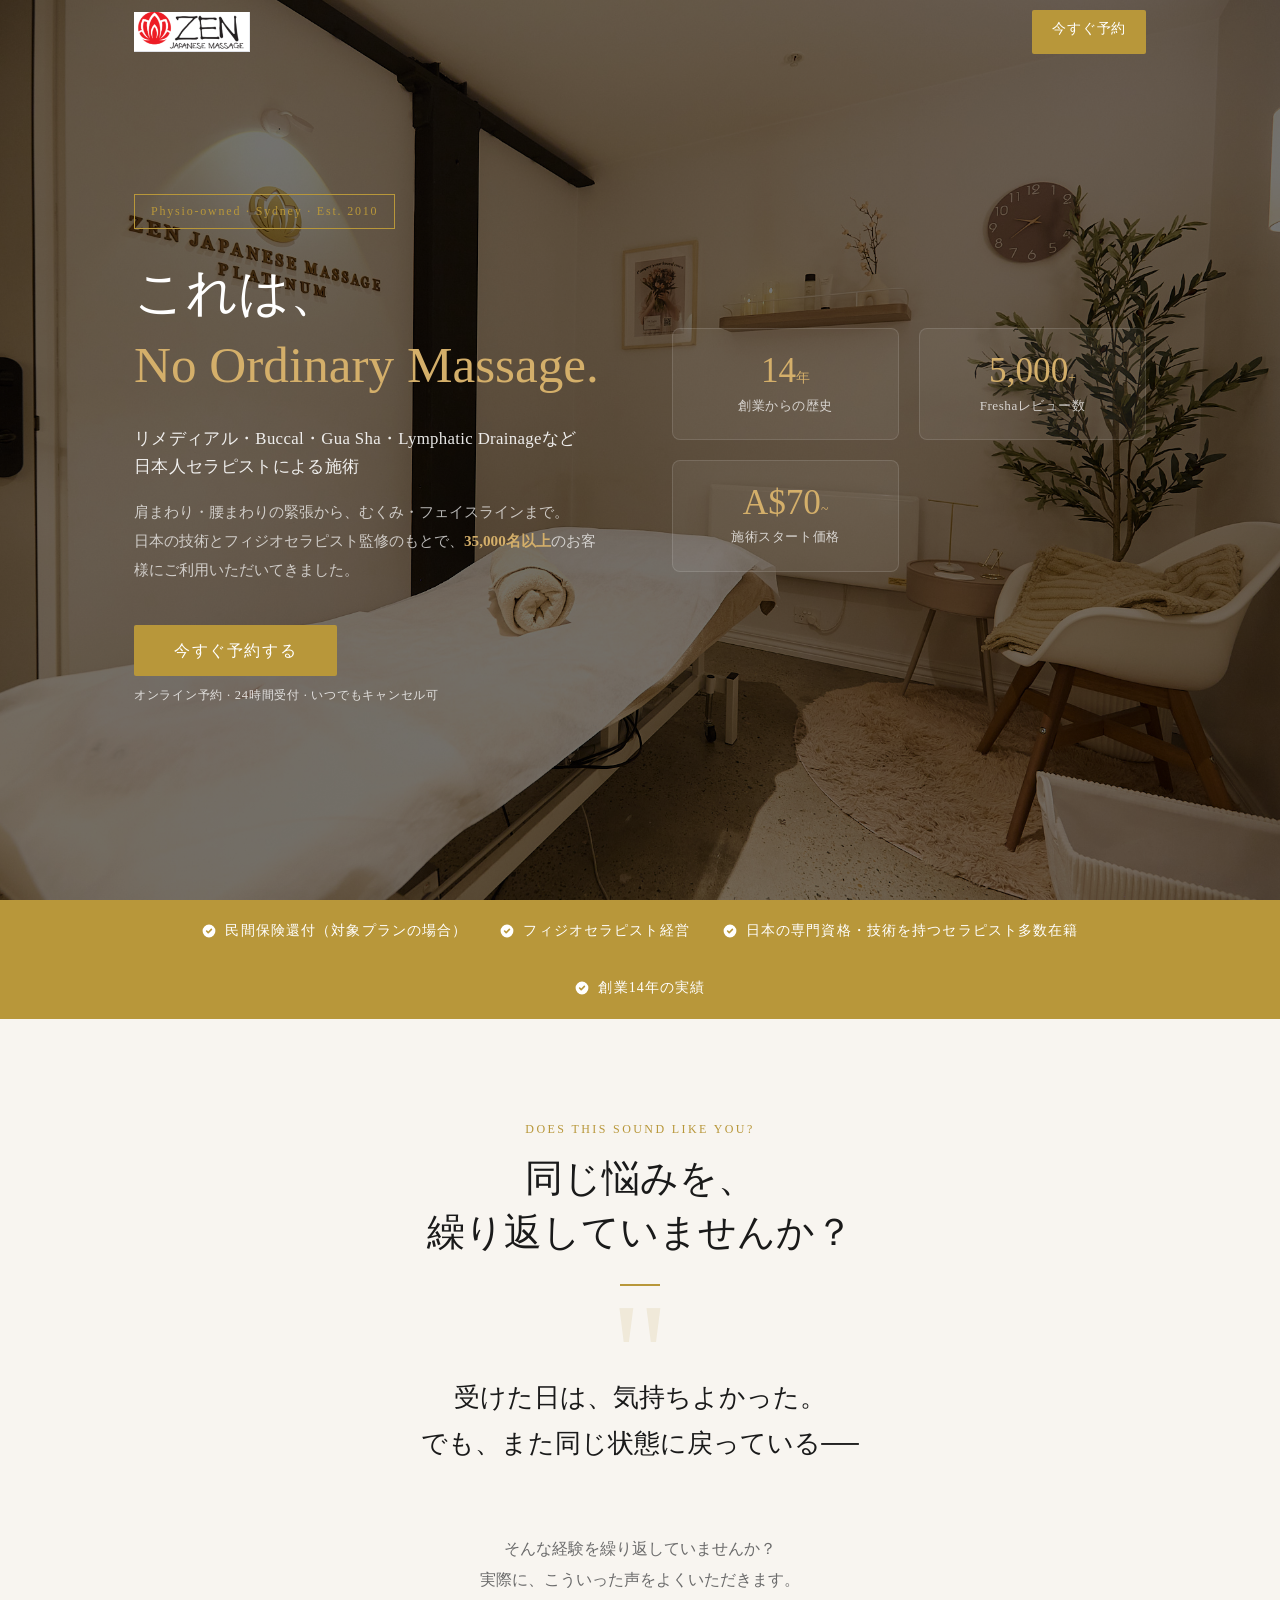
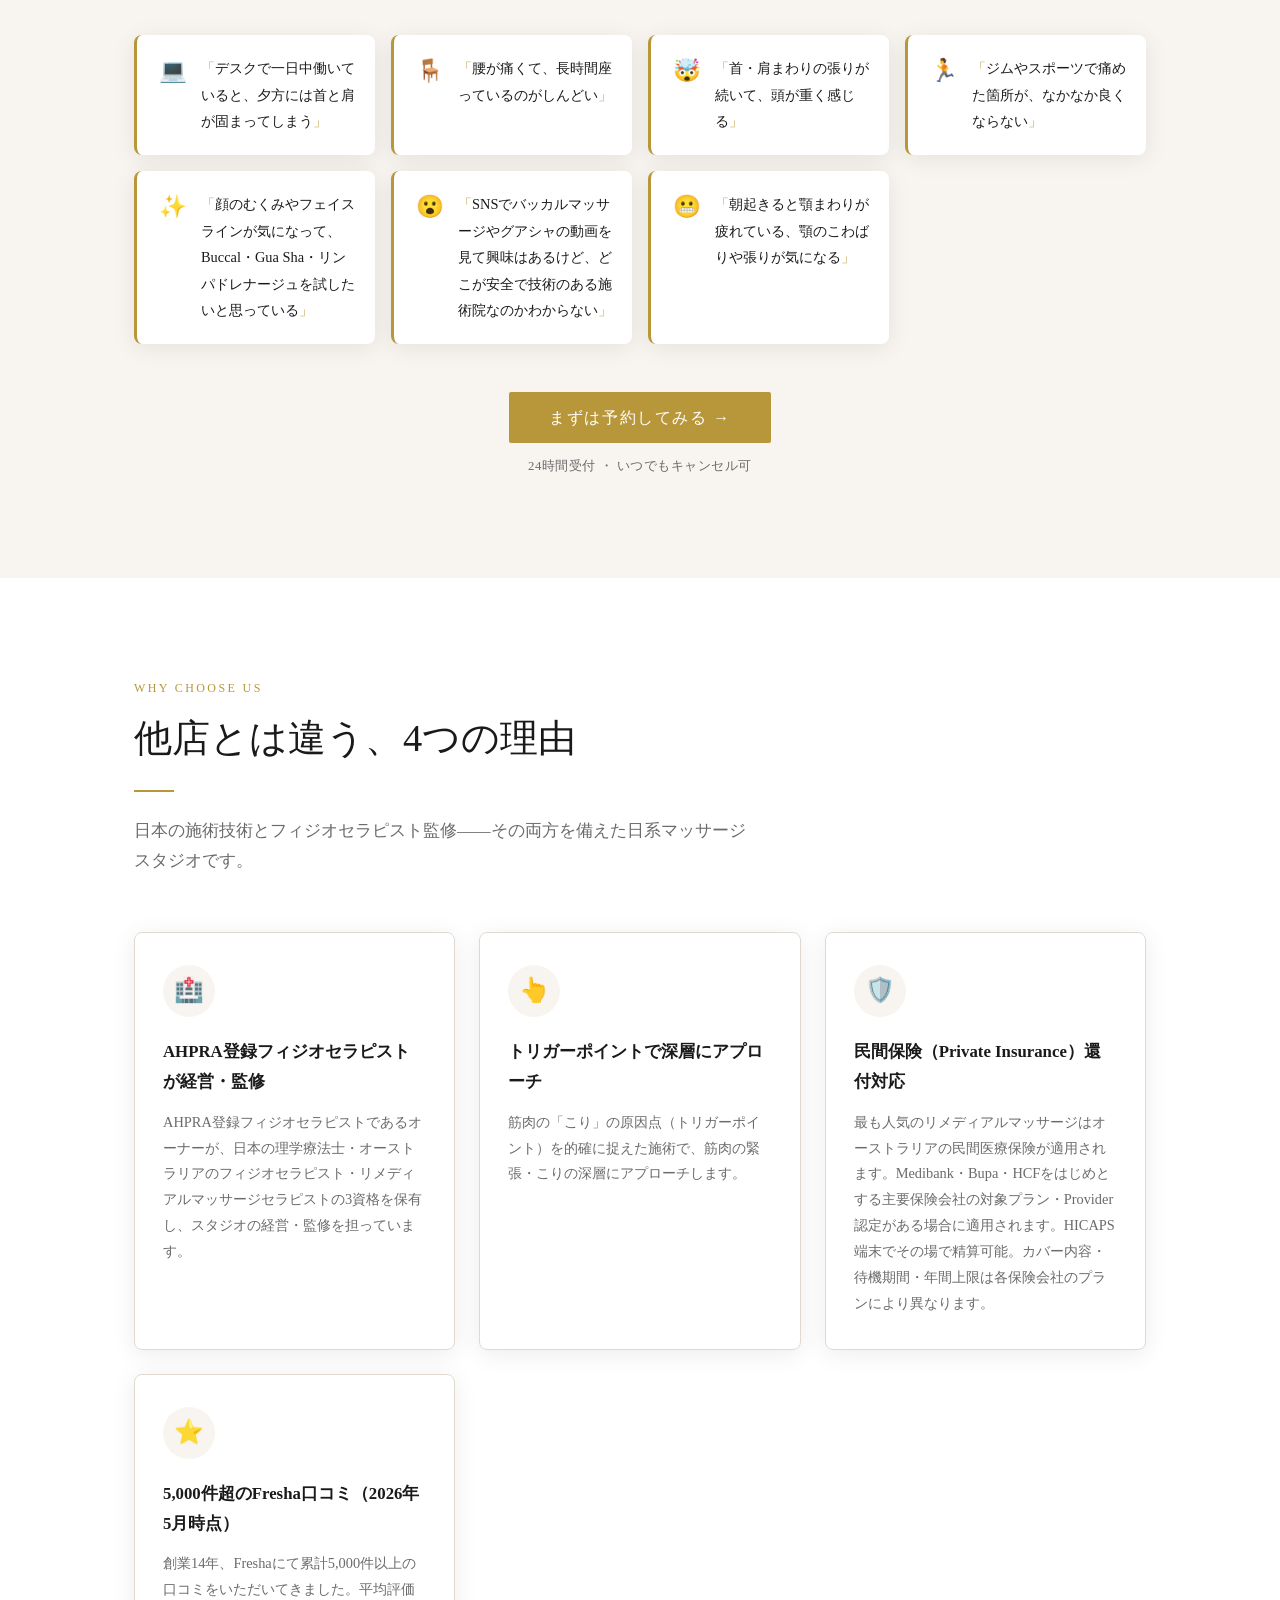
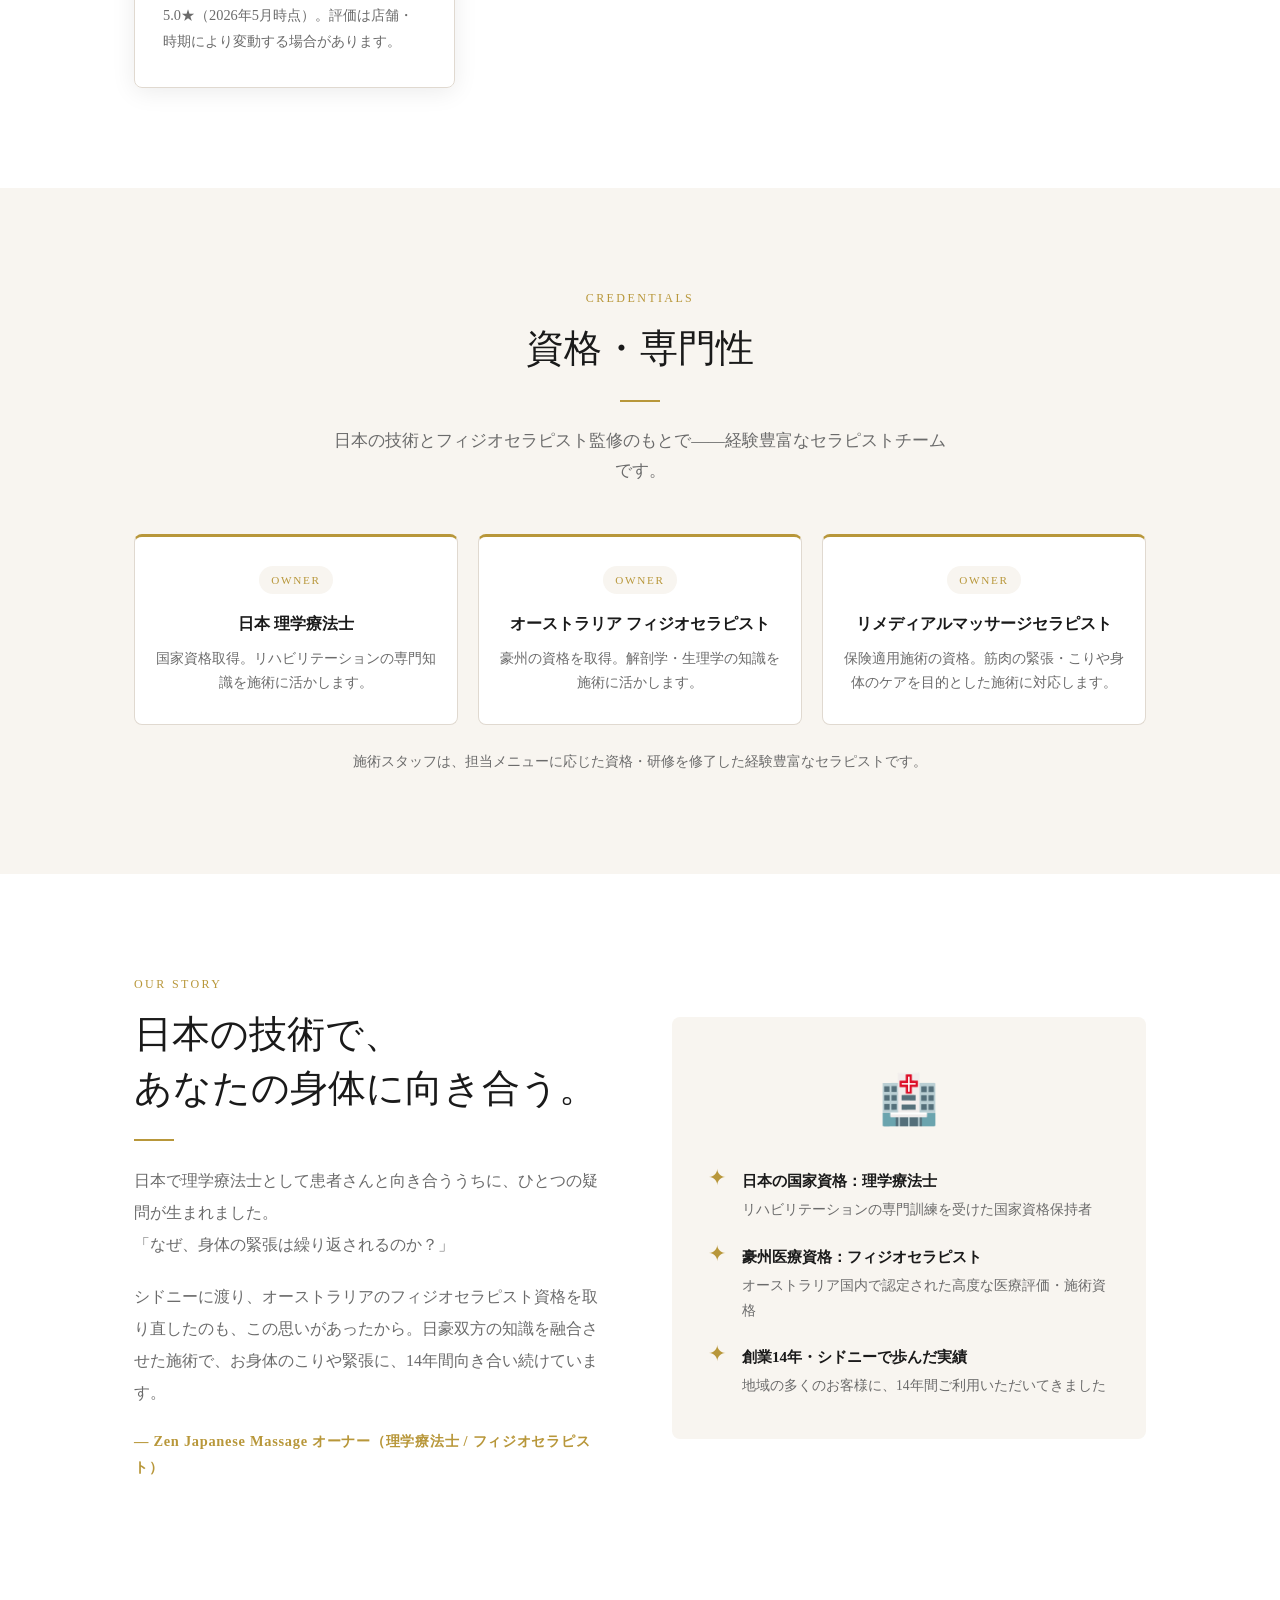
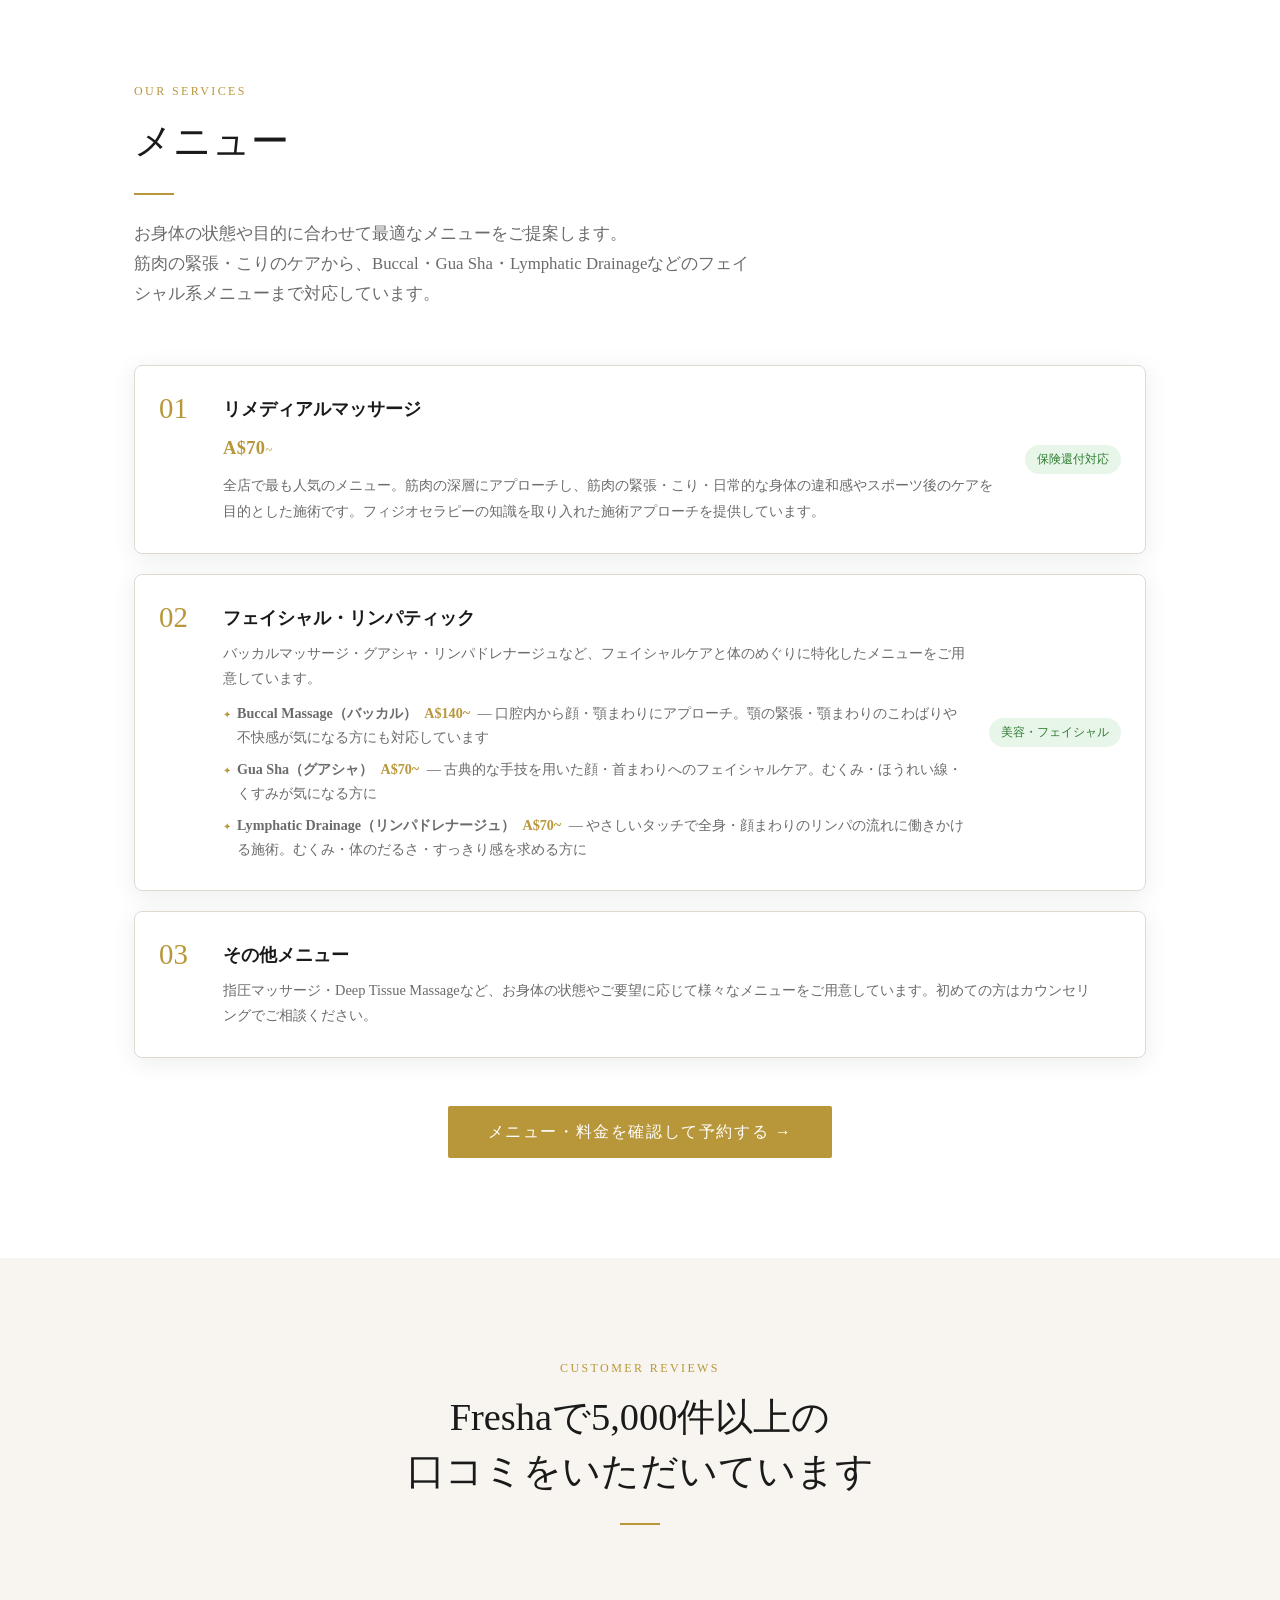
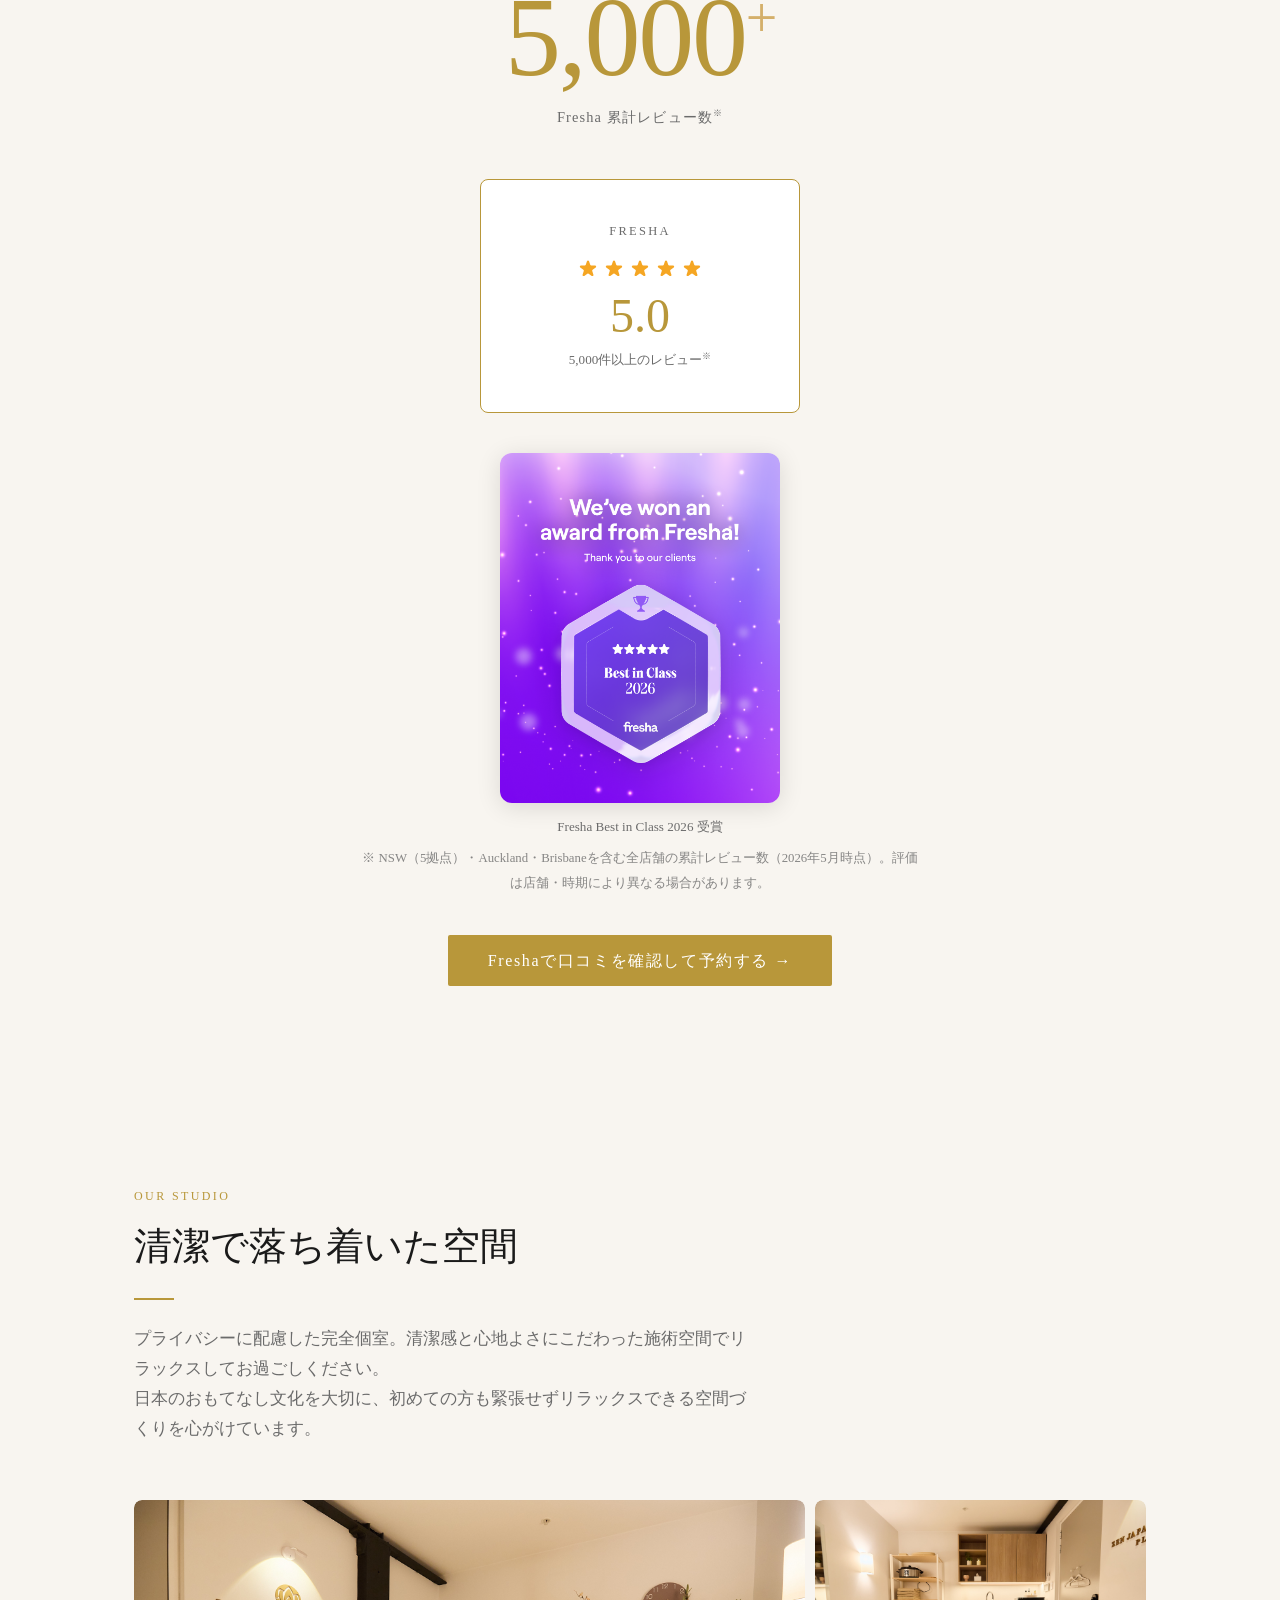
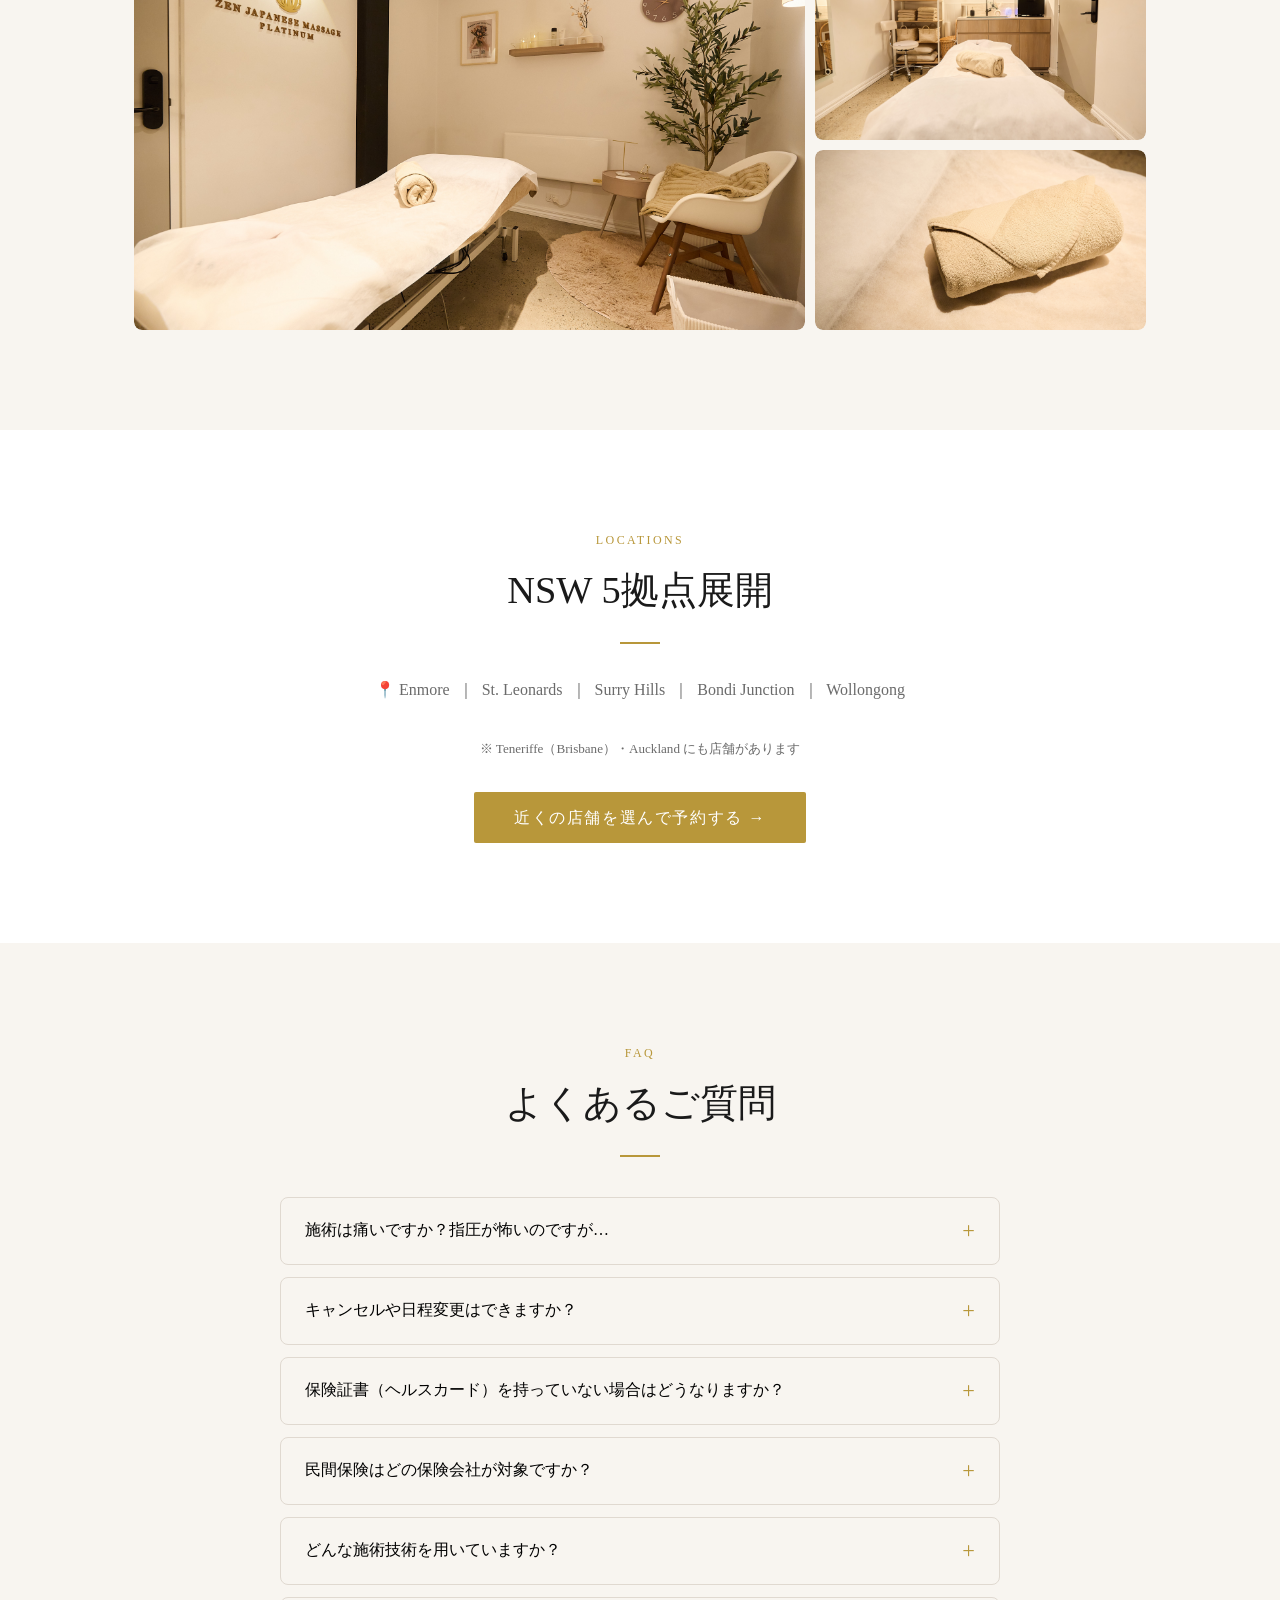
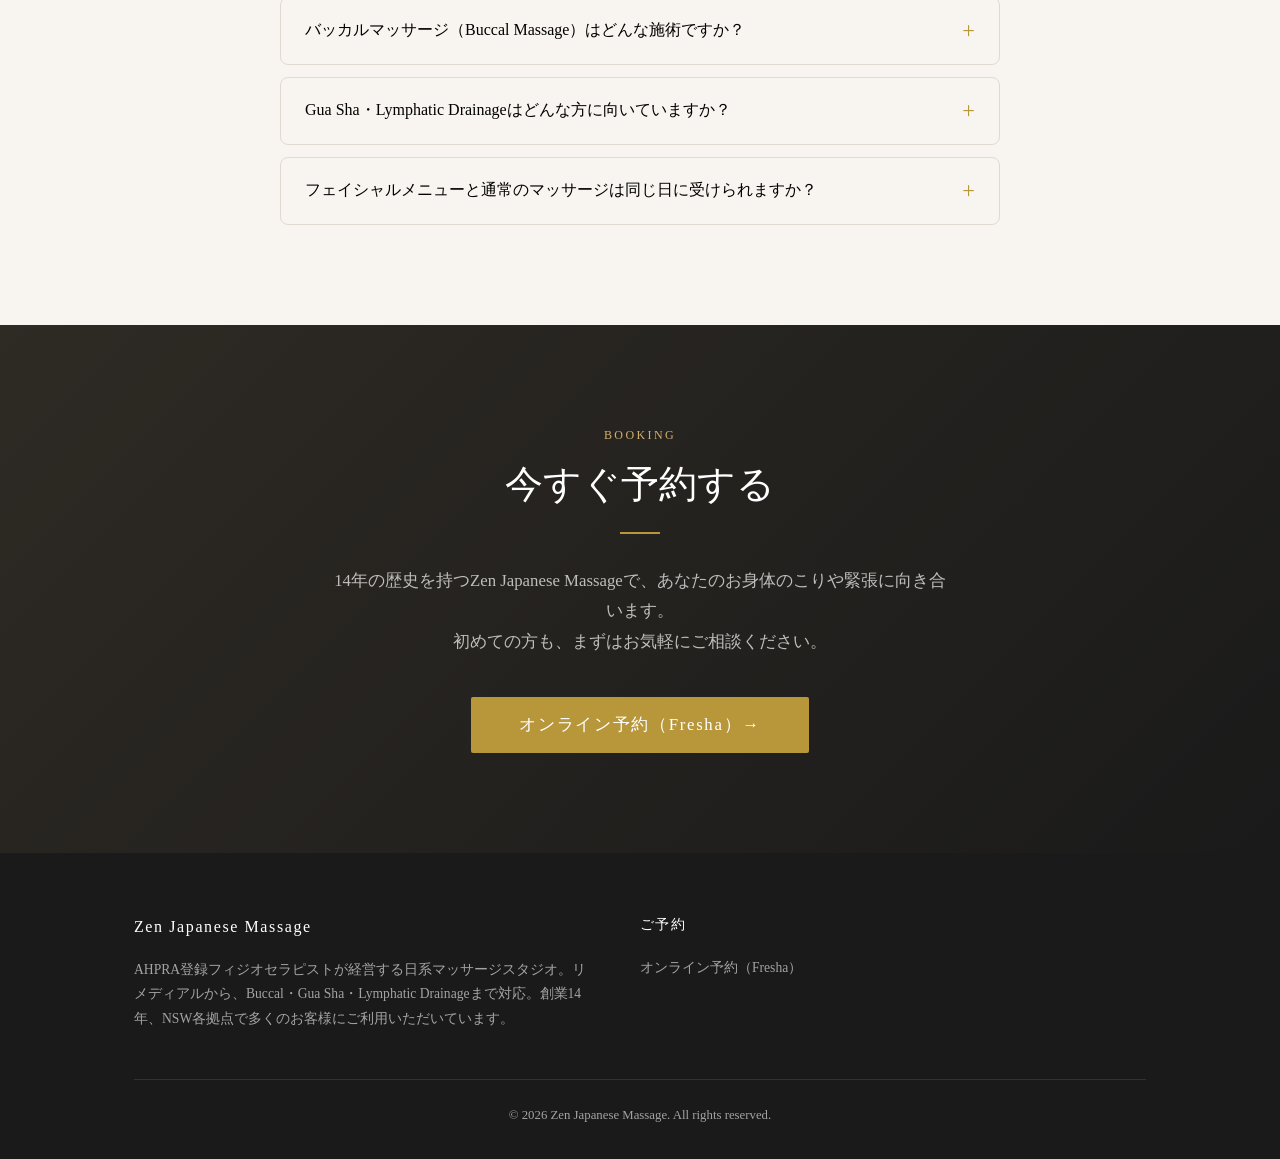
==== commit 63784fa9: "remove: ポリシーページを削除・フッターリンクを削除 確認が取れるまでprivacy-policy / terms / cancellation-policyを非公開に。  Co-Authore" ====
--- a/index.html
+++ b/index.html
@@ -511,14 +511,6 @@
           <li><a href="https://www.fresha.com/book-now/zen-japanese-massage-r4r98fda/all-offer?share=true&pId=521319" target="_blank" rel="noopener noreferrer">オンライン予約（Fresha）</a></li>
         </ul>
       </div>
-      <div>
-        <div class="footer-heading">ポリシー</div>
-        <ul class="footer-links">
-          <li><a href="privacy-policy.html">Privacy Policy</a></li>
-          <li><a href="terms.html">Terms of Service</a></li>
-          <li><a href="cancellation-policy.html">Cancellation Policy</a></li>
-        </ul>
-      </div>
     </div>
     <div class="footer-bottom">
       © 2026 Zen Japanese Massage. All rights reserved.
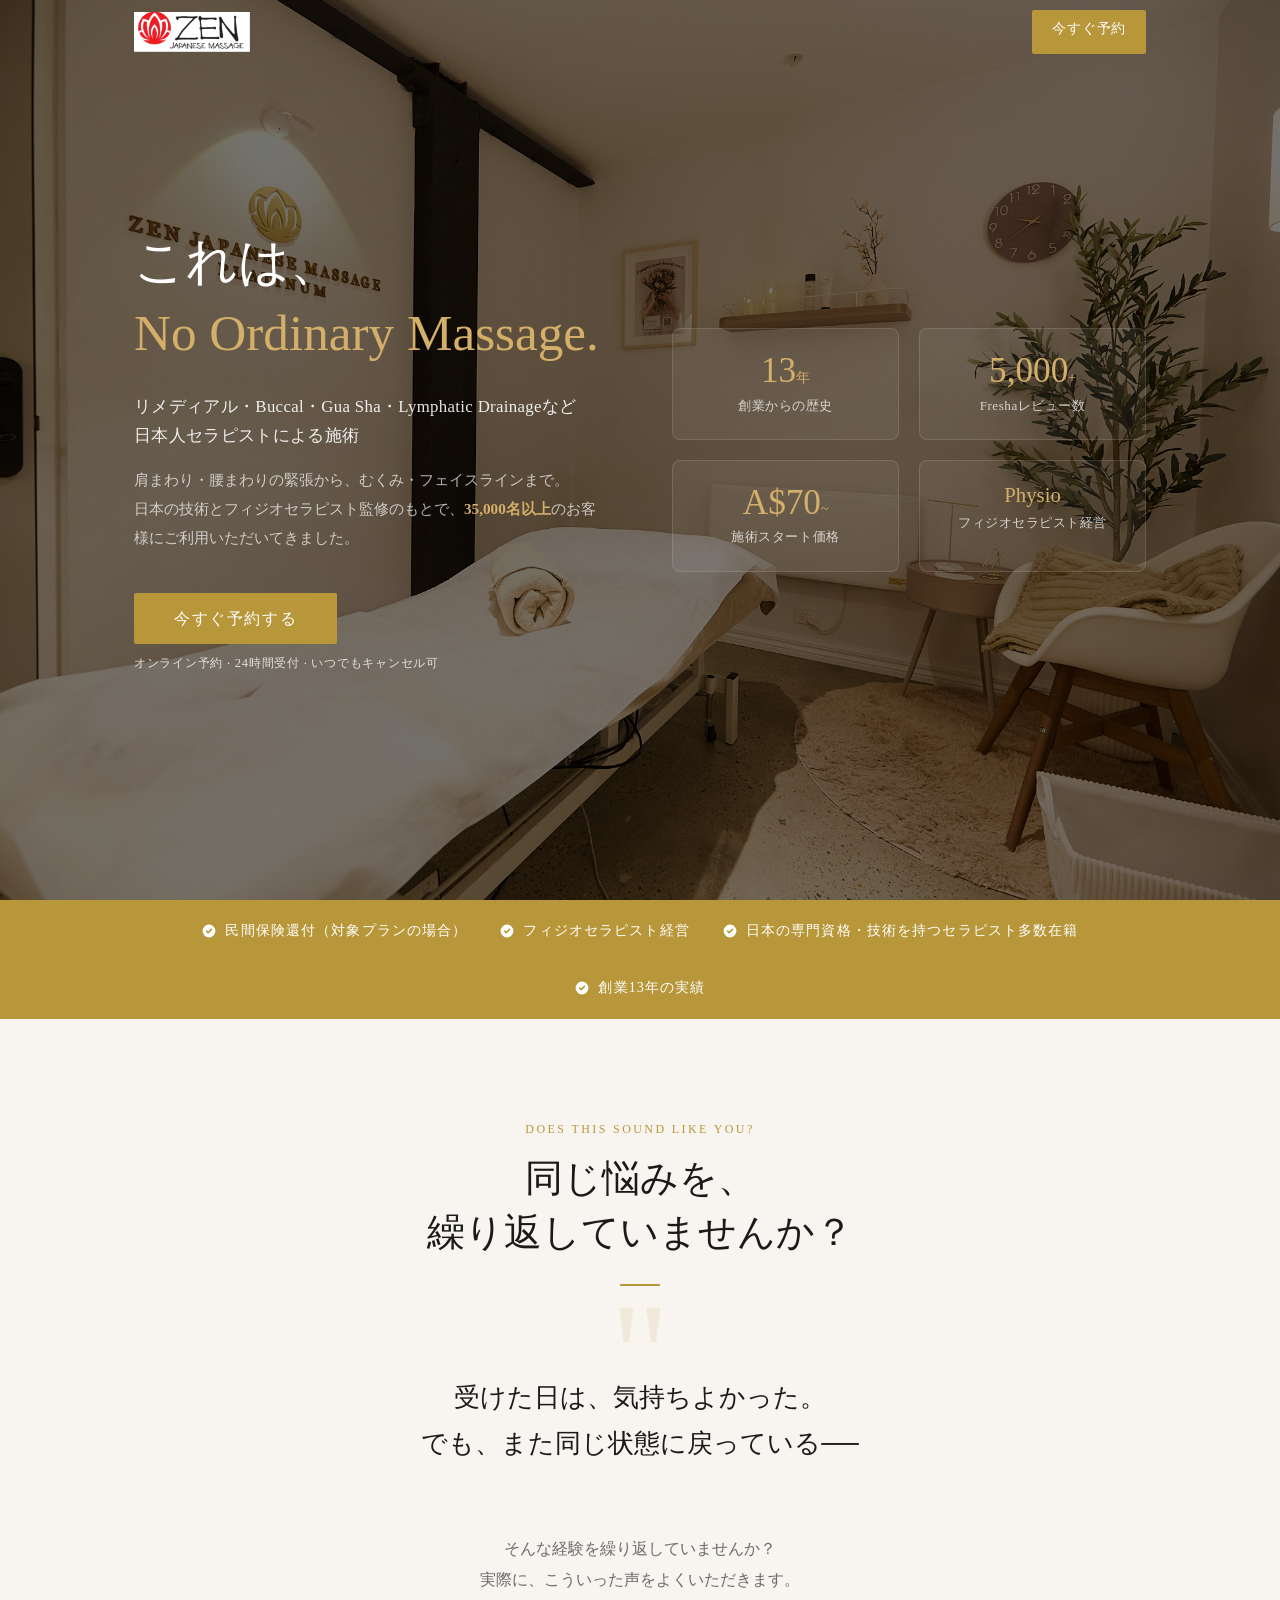
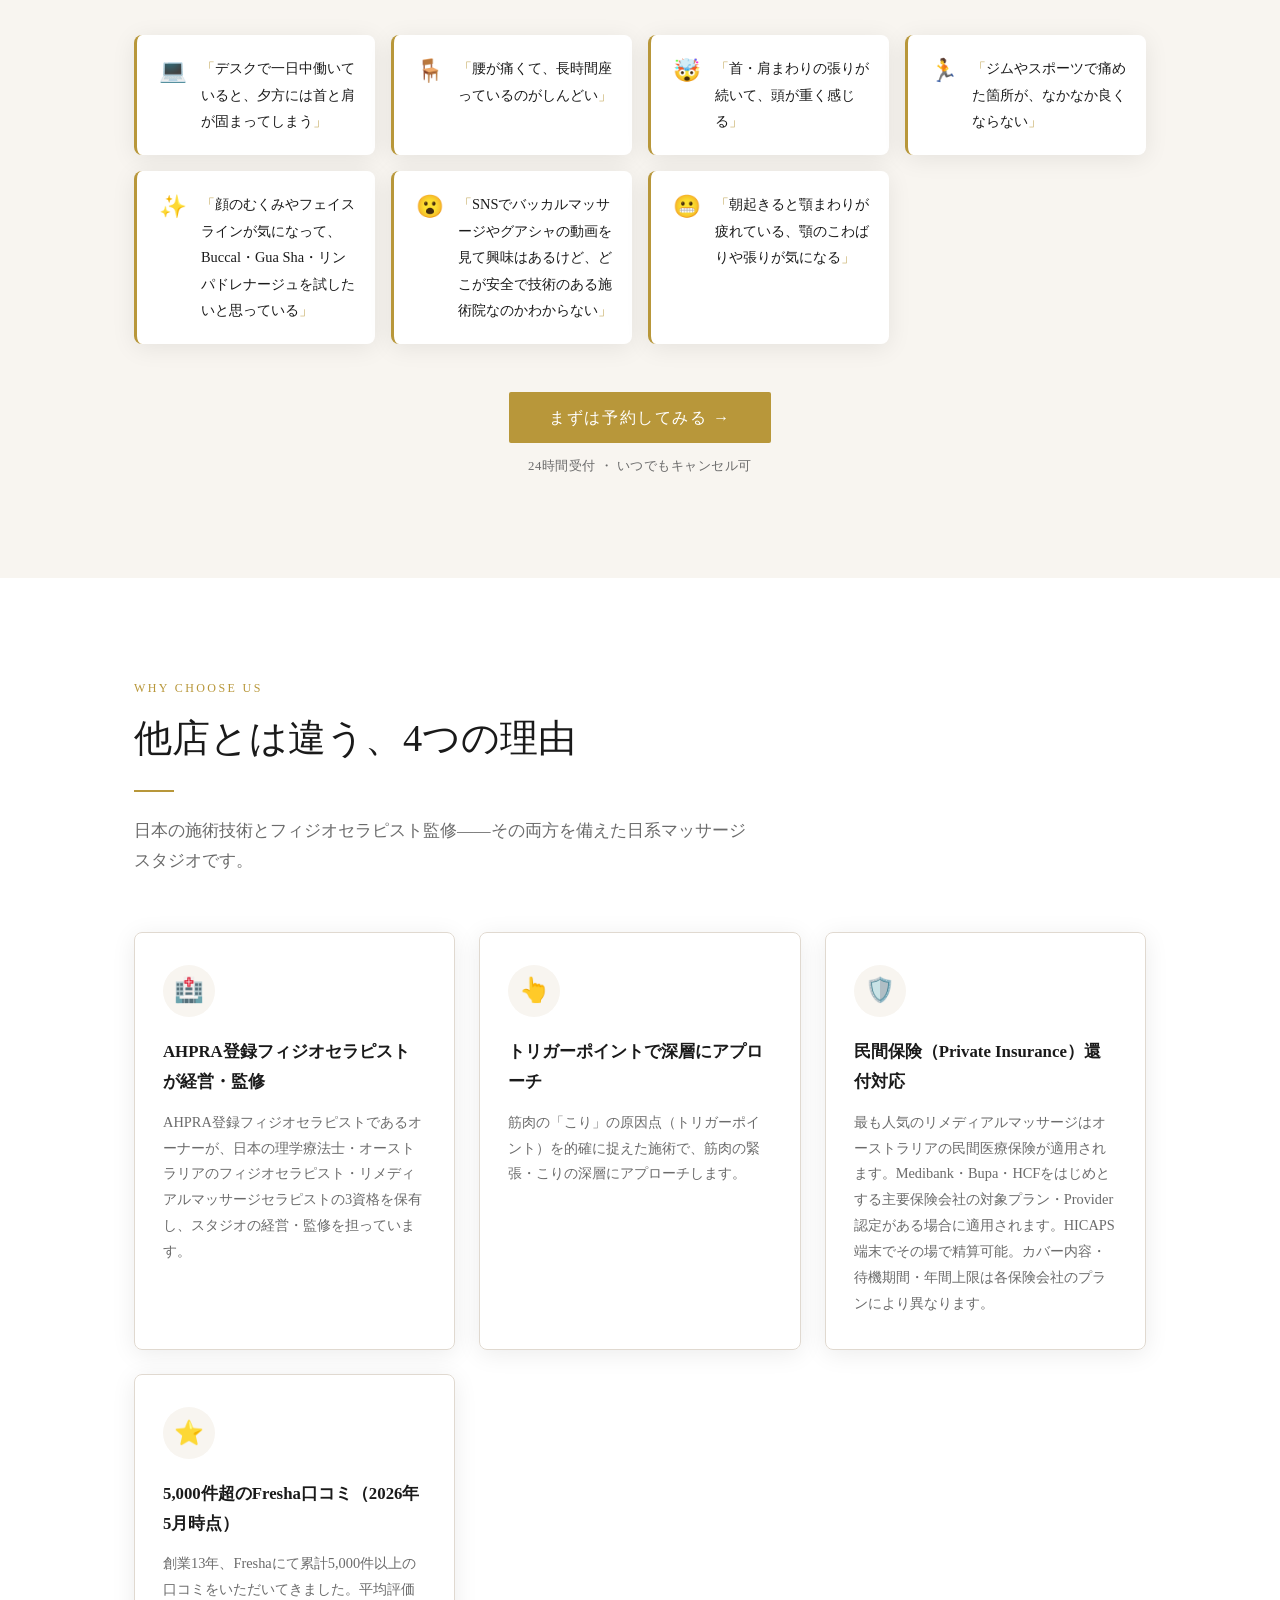
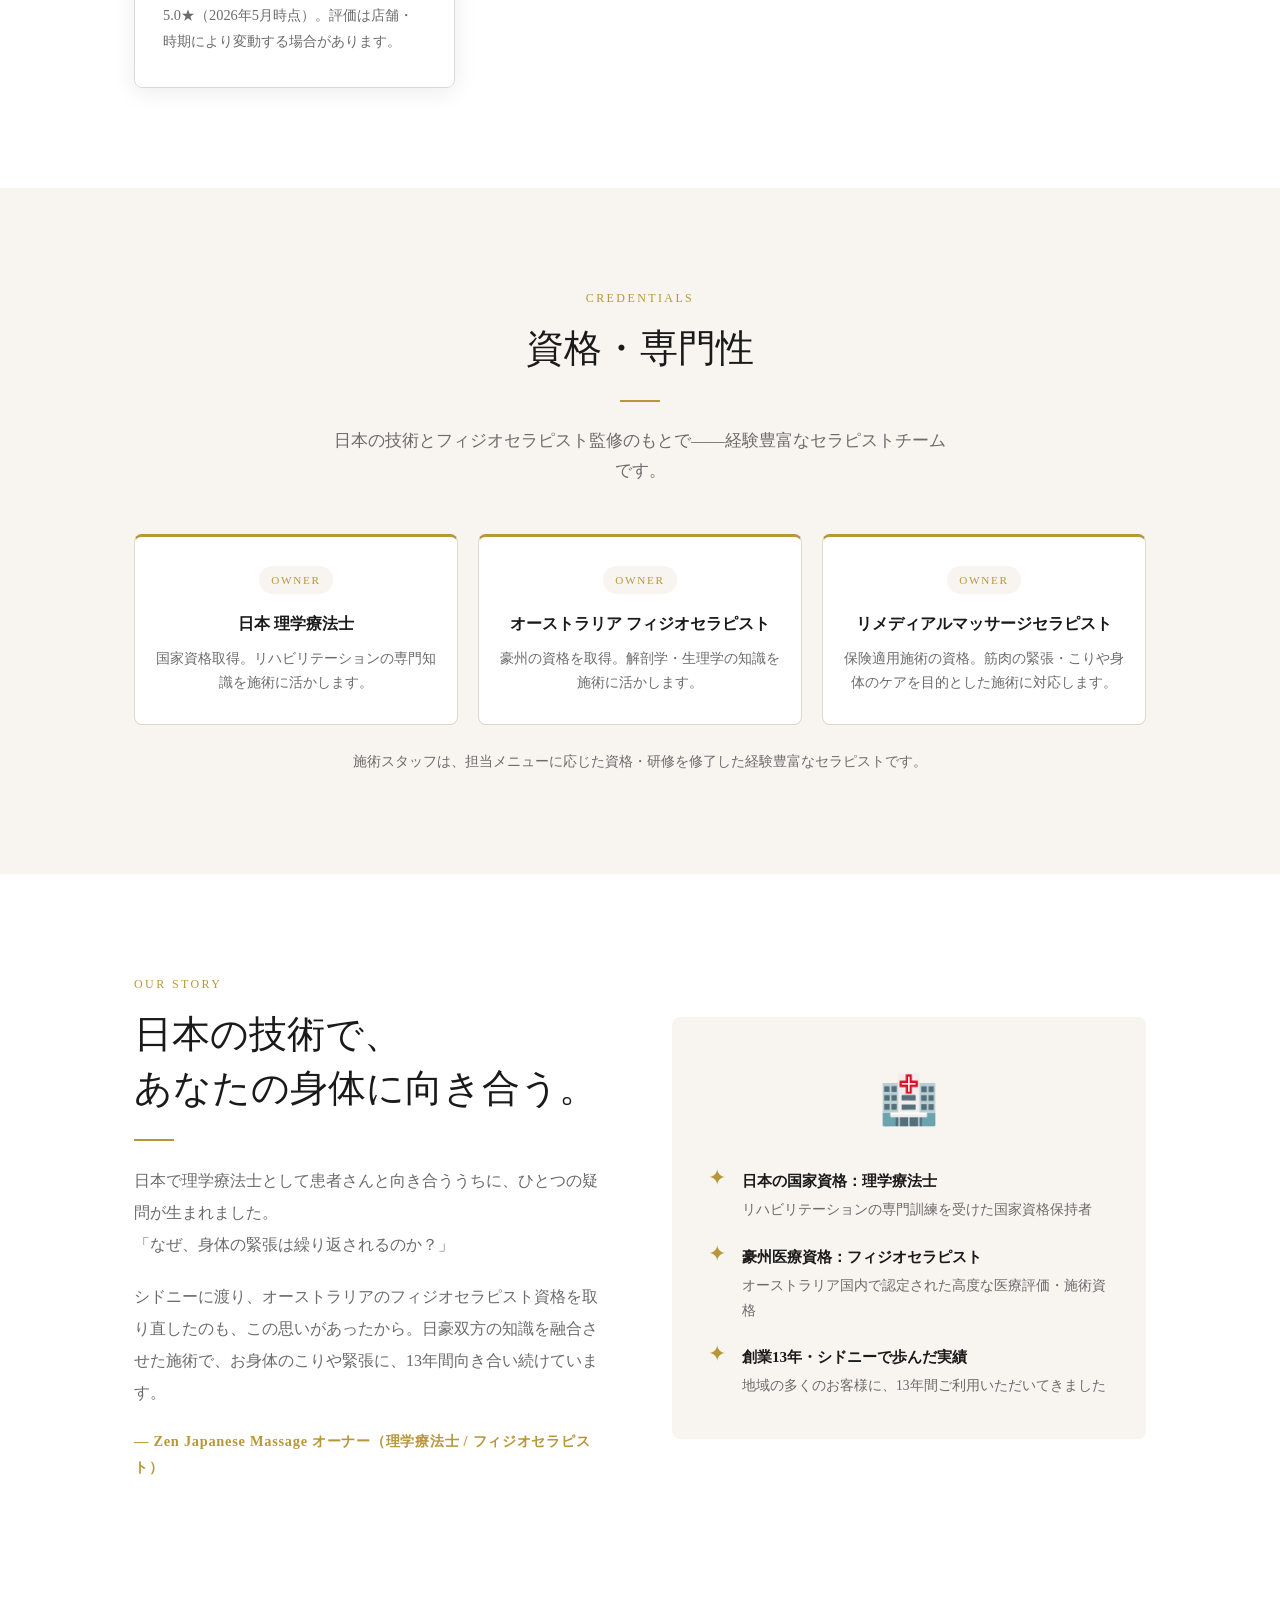
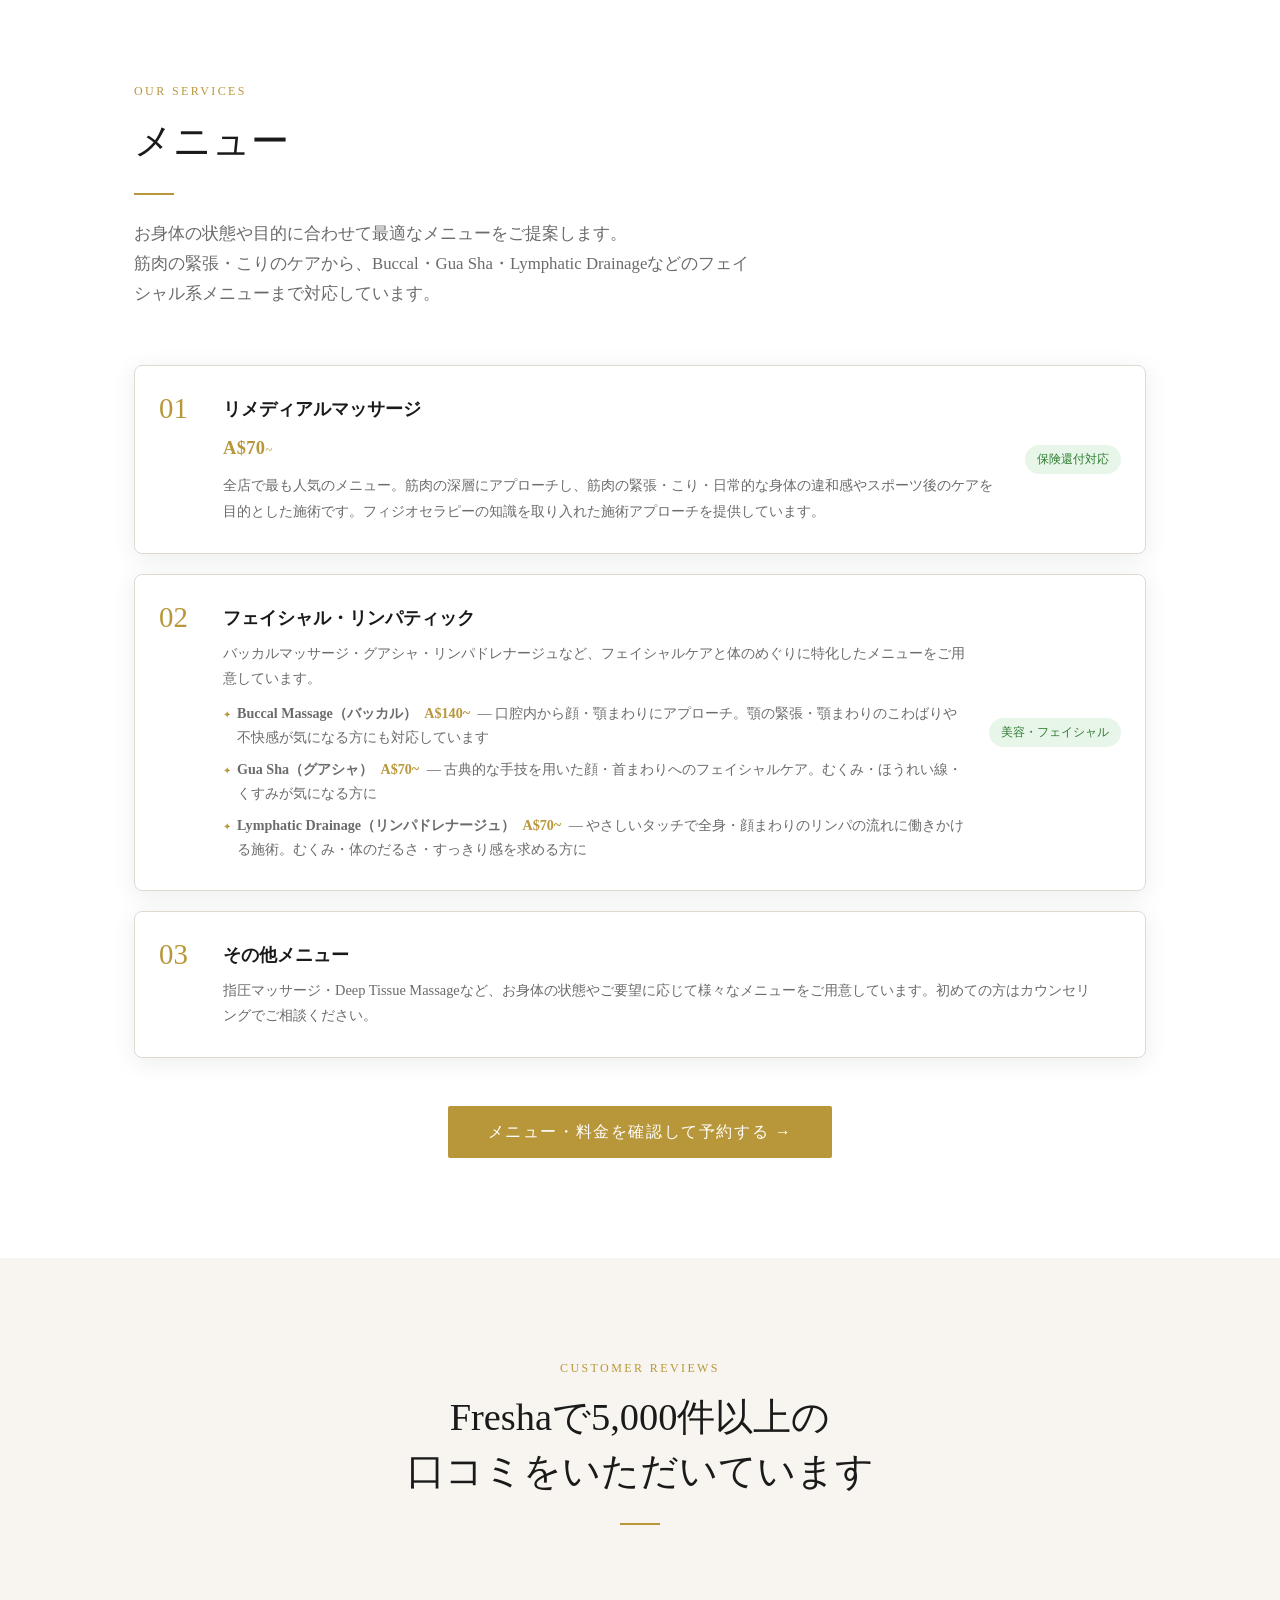
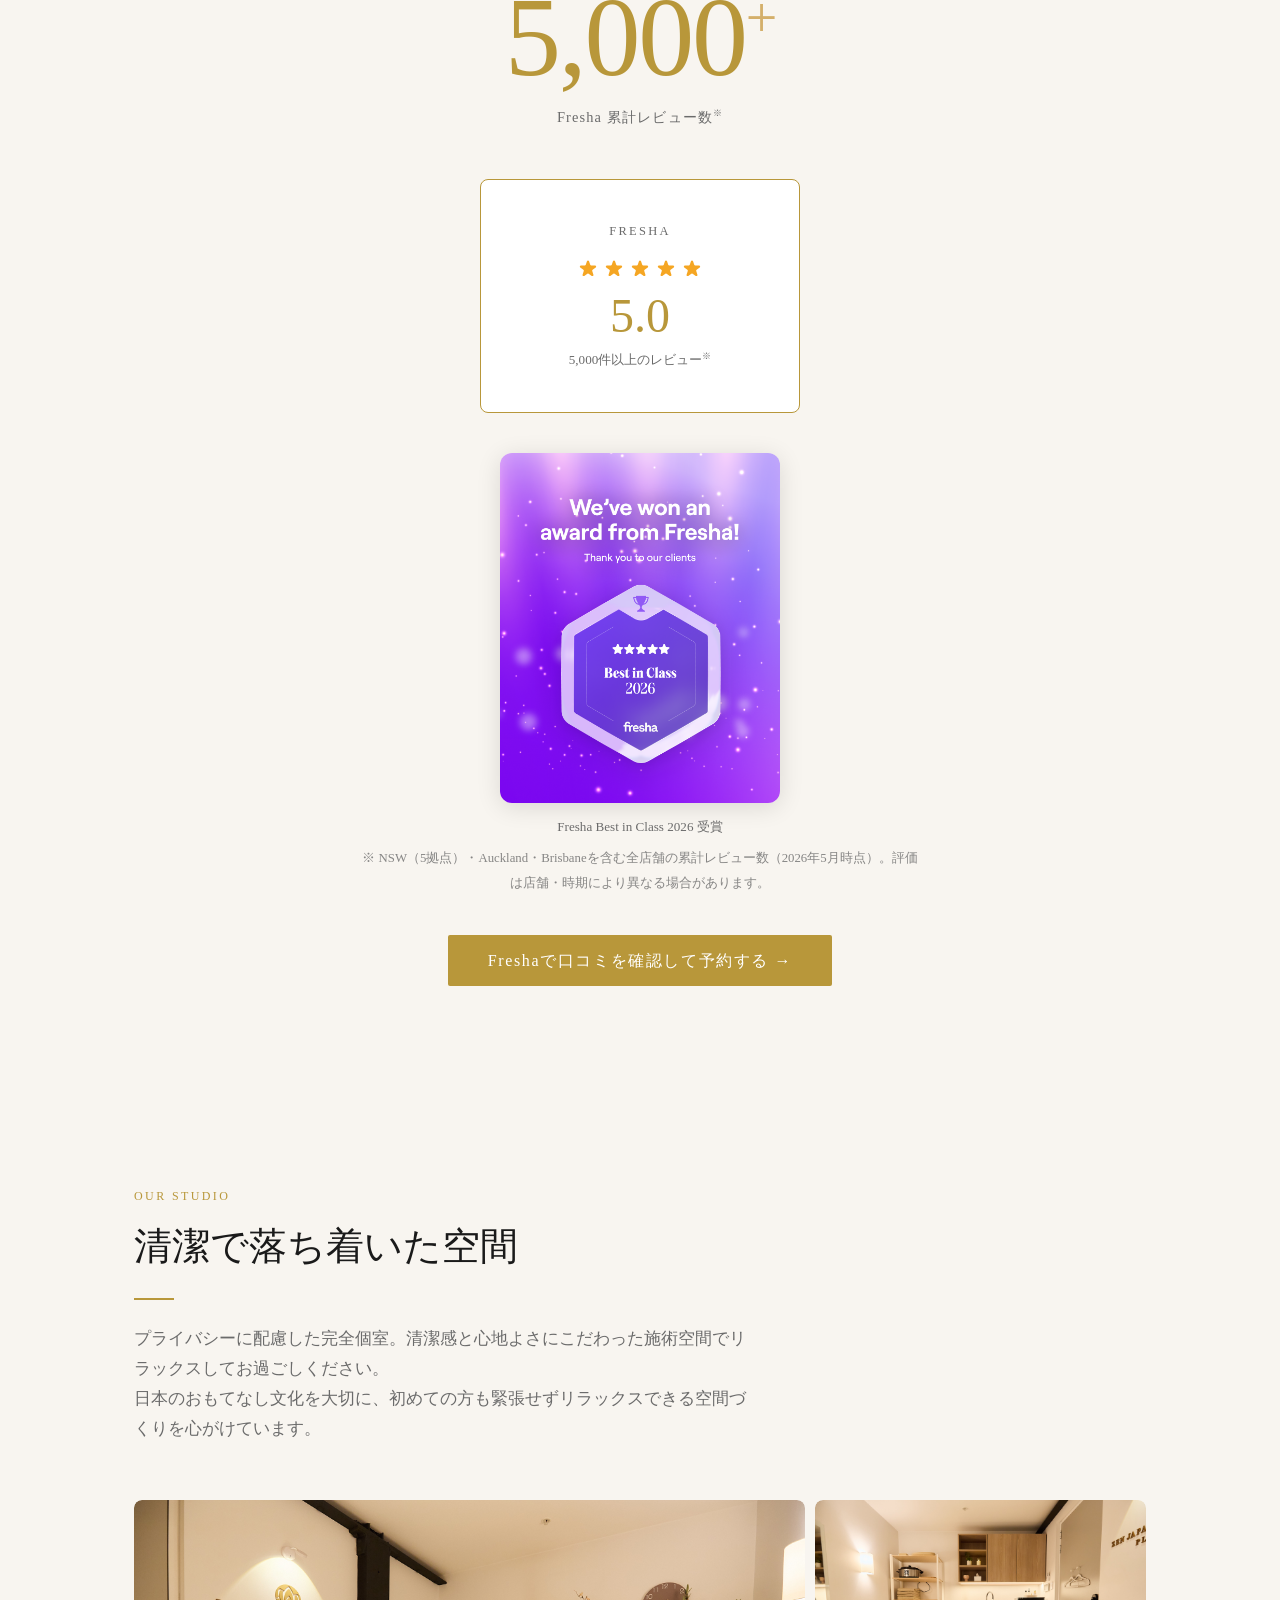
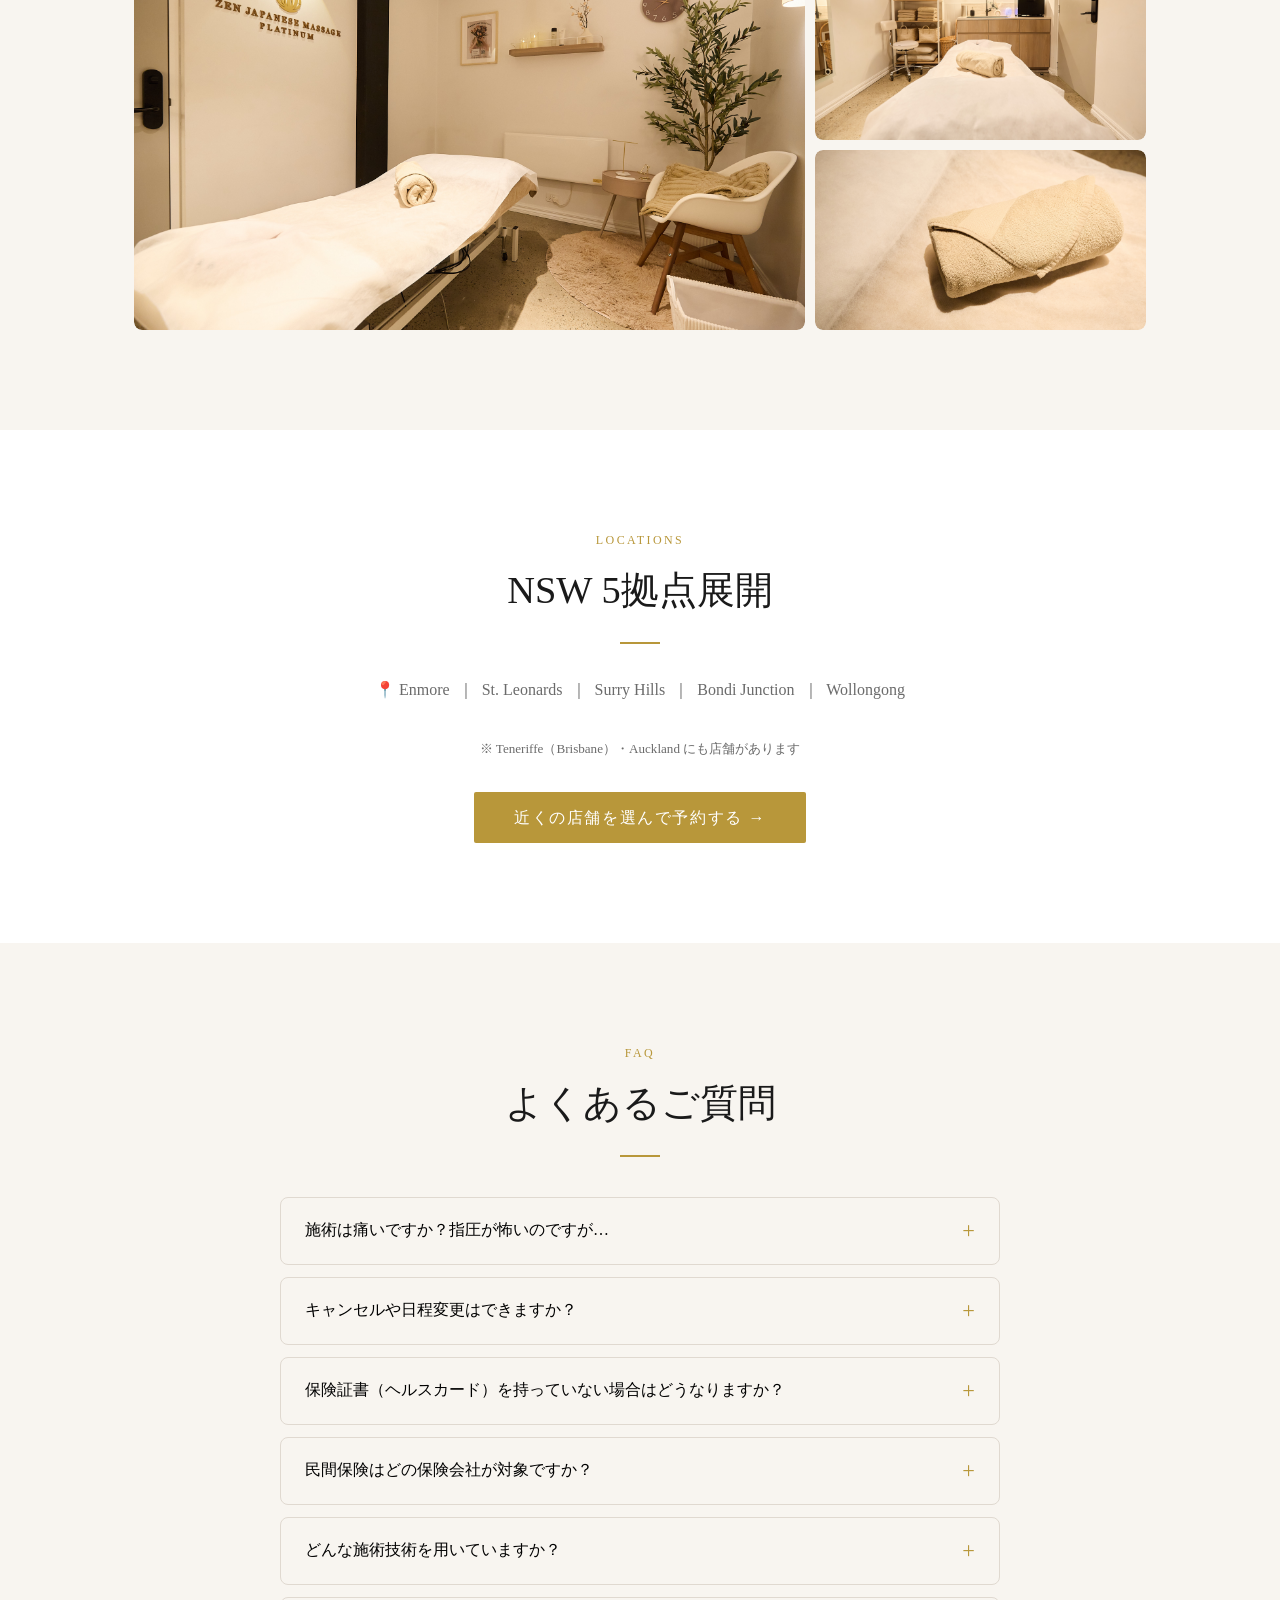
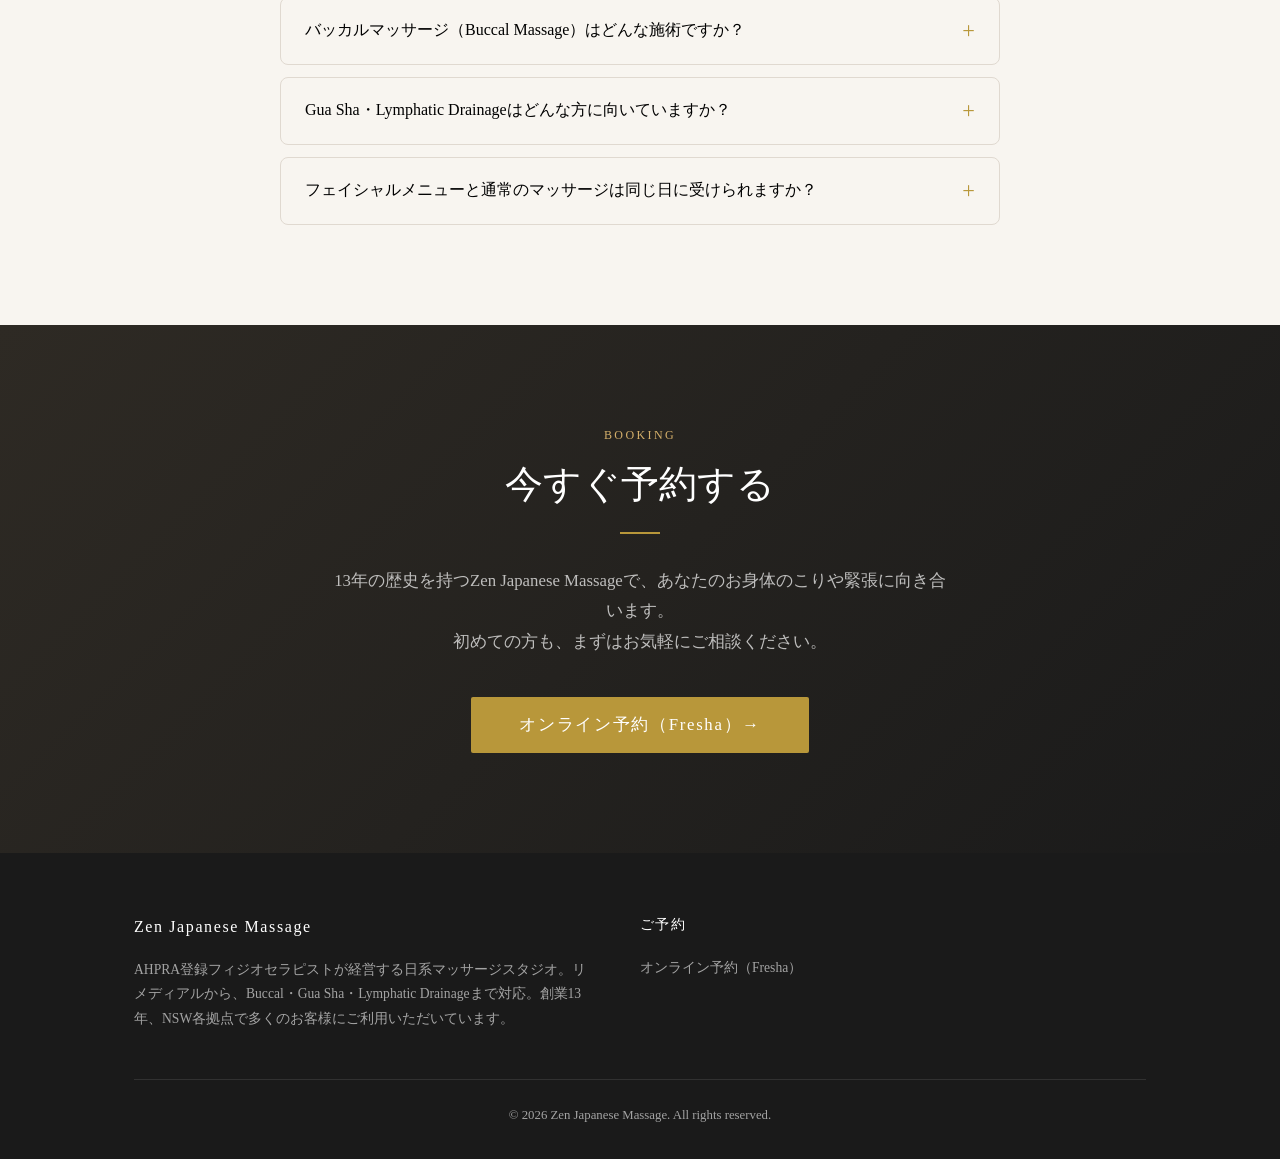
==== commit 24902518: "fix: 14年→13年に修正・badgeを削除・Physio経営をstat cardに追加 Co-Authored-By: Claude Sonnet 4.6 <noreply@anthropic." ====
--- a/index.html
+++ b/index.html
@@ -3,7 +3,7 @@
 <head>
   <meta charset="UTF-8" />
   <meta name="viewport" content="width=device-width, initial-scale=1.0" />
-  <title>Zen Japanese Massage | シドニーの日系マッサージ | 創業14年・35,000名以上のご利用実績</title>
+  <title>Zen Japanese Massage | シドニーの日系マッサージ | 創業13年・35,000名以上のご利用実績</title>
   <link rel="icon" href="favicon.png" type="image/png" sizes="32x32" />
   <link rel="icon" href="logo.png" type="image/png" />
   <link rel="apple-touch-icon" href="logo.png" />
@@ -65,8 +65,6 @@
 <section class="hero">
   <div class="container">
     <div class="hero-content" data-aos="fade-up" data-aos-duration="900">
-      <!-- [COPY: Hero badge] -->
-      <div class="hero-badge">Physio-owned · Sydney · Est. 2010</div>
       <!-- [COPY: Hero main headline] -->
       <h1 class="hero-title">
         これは、<br>
@@ -89,7 +87,7 @@
     </div>
     <div class="hero-stats">
       <div class="stat-card">
-        <div class="stat-num">14<span class="stat-unit">年</span></div>
+        <div class="stat-num">13<span class="stat-unit">年</span></div>
         <div class="stat-label">創業からの歴史</div>
       </div>
       <div class="stat-card">
@@ -100,6 +98,10 @@
         <div class="stat-num">A$70<span class="stat-unit">~</span></div>
         <div class="stat-label">施術スタート価格</div>
       </div>
+      <div class="stat-card">
+        <div class="stat-num" style="font-size:1.3rem;">Physio</div>
+        <div class="stat-label">フィジオセラピスト経営</div>
+      </div>
     </div>
   </div>
 </section>
@@ -121,7 +123,7 @@
     </div>
     <div class="trust-item">
       <svg width="16" height="16" fill="currentColor" viewBox="0 0 20 20"><path fill-rule="evenodd" d="M10 18a8 8 0 100-16 8 8 0 000 16zm3.707-9.293a1 1 0 00-1.414-1.414L9 10.586 7.707 9.293a1 1 0 00-1.414 1.414l2 2a1 1 0 001.414 0l4-4z" clip-rule="evenodd"/></svg>
-      創業14年の実績
+      創業13年の実績
     </div>
   </div>
 </div>
@@ -221,7 +223,7 @@
       <div class="strength-card" data-aos="fade-up" data-aos-delay="240">
         <div class="strength-icon">⭐</div>
         <div class="strength-title">5,000件超のFresha口コミ（2026年5月時点）</div>
-        <p class="strength-desc">創業14年、Freshaにて累計5,000件以上の口コミをいただいてきました。平均評価5.0★（2026年5月時点）。評価は店舗・時期により変動する場合があります。</p>
+        <p class="strength-desc">創業13年、Freshaにて累計5,000件以上の口コミをいただいてきました。平均評価5.0★（2026年5月時点）。評価は店舗・時期により変動する場合があります。</p>
       </div>
     </div>
   </div>
@@ -271,7 +273,7 @@
           日本で理学療法士として患者さんと向き合ううちに、ひとつの疑問が生まれました。<br>「なぜ、身体の緊張は繰り返されるのか？」
         </p>
         <p style="color: var(--gray); line-height: 2; margin-bottom: 20px;">
-          シドニーに渡り、オーストラリアのフィジオセラピスト資格を取り直したのも、この思いがあったから。日豪双方の知識を融合させた施術で、お身体のこりや緊張に、14年間向き合い続けています。
+          シドニーに渡り、オーストラリアのフィジオセラピスト資格を取り直したのも、この思いがあったから。日豪双方の知識を融合させた施術で、お身体のこりや緊張に、13年間向き合い続けています。
         </p>
         <p style="font-size:.9rem; color: var(--gold); font-weight: 600; letter-spacing:.05em;">— Zen Japanese Massage オーナー（理学療法士 / フィジオセラピスト）</p>
       </div>
@@ -295,8 +297,8 @@
           <div class="story-credential-item">
             <div class="story-credential-bullet">✦</div>
             <div>
-              <div class="story-credential-title">創業14年・シドニーで歩んだ実績</div>
-              <div class="story-credential-desc">地域の多くのお客様に、14年間ご利用いただいてきました</div>
+              <div class="story-credential-title">創業13年・シドニーで歩んだ実績</div>
+              <div class="story-credential-desc">地域の多くのお客様に、13年間ご利用いただいてきました</div>
             </div>
           </div>
         </div>
@@ -490,7 +492,7 @@
     <div class="section-label" style="color: var(--gold-lt);">Booking</div>
     <h2 class="section-title">今すぐ予約する</h2>
     <div class="divider"></div>
-    <p class="section-lead">14年の歴史を持つZen Japanese Massageで、あなたのお身体のこりや緊張に向き合います。<br>初めての方も、まずはお気軽にご相談ください。</p>
+    <p class="section-lead">13年の歴史を持つZen Japanese Massageで、あなたのお身体のこりや緊張に向き合います。<br>初めての方も、まずはお気軽にご相談ください。</p>
     <div class="cta-btns">
       <a href="https://www.fresha.com/book-now/zen-japanese-massage-r4r98fda/all-offer?share=true&pId=521319" target="_blank" rel="noopener noreferrer" class="btn btn--primary" style="font-size: 1.05rem; padding: 18px 48px;">オンライン予約（Fresha）→</a>
     </div>
@@ -503,7 +505,7 @@
     <div class="footer-grid">
       <div>
         <div class="footer-brand">Zen Japanese Massage</div>
-        <p class="footer-tagline">AHPRA登録フィジオセラピストが経営する日系マッサージスタジオ。リメディアルから、Buccal・Gua Sha・Lymphatic Drainageまで対応。創業14年、NSW各拠点で多くのお客様にご利用いただいています。</p>
+        <p class="footer-tagline">AHPRA登録フィジオセラピストが経営する日系マッサージスタジオ。リメディアルから、Buccal・Gua Sha・Lymphatic Drainageまで対応。創業13年、NSW各拠点で多くのお客様にご利用いただいています。</p>
       </div>
       <div>
         <div class="footer-heading">ご予約</div>
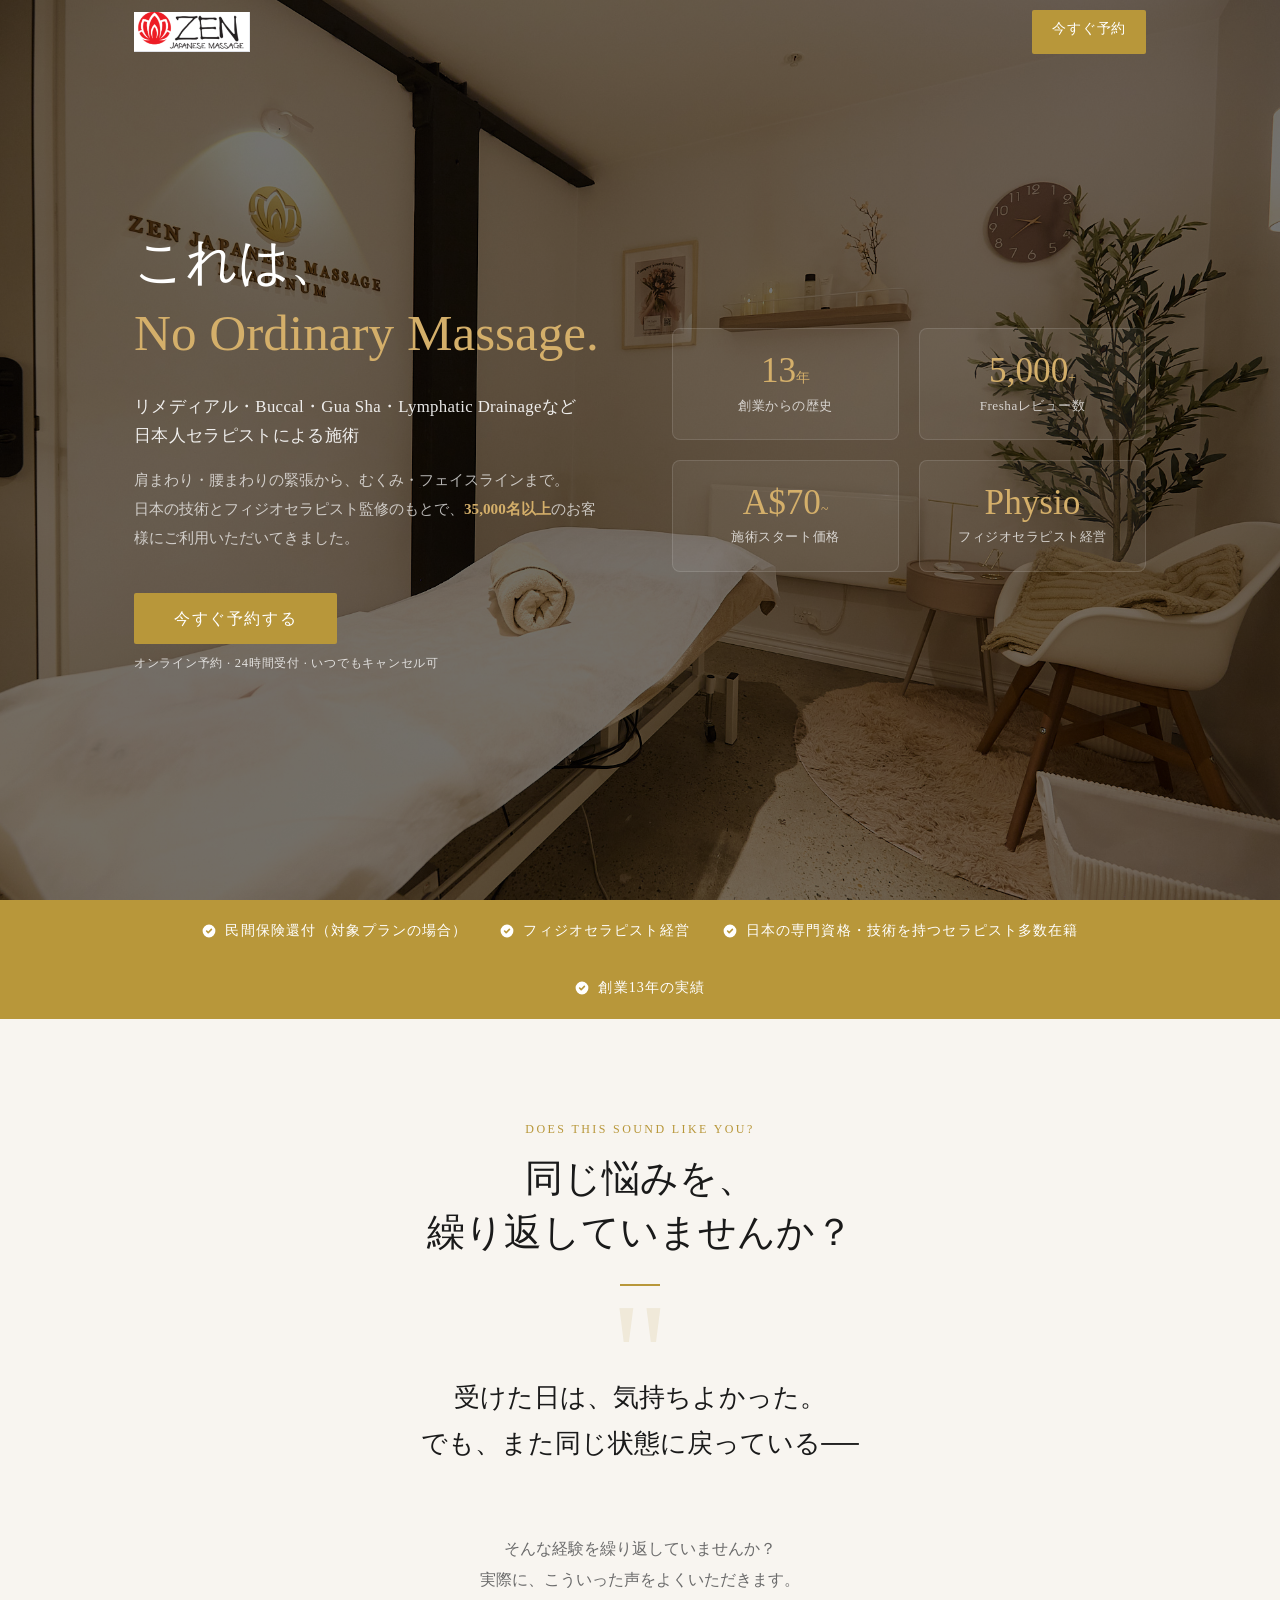
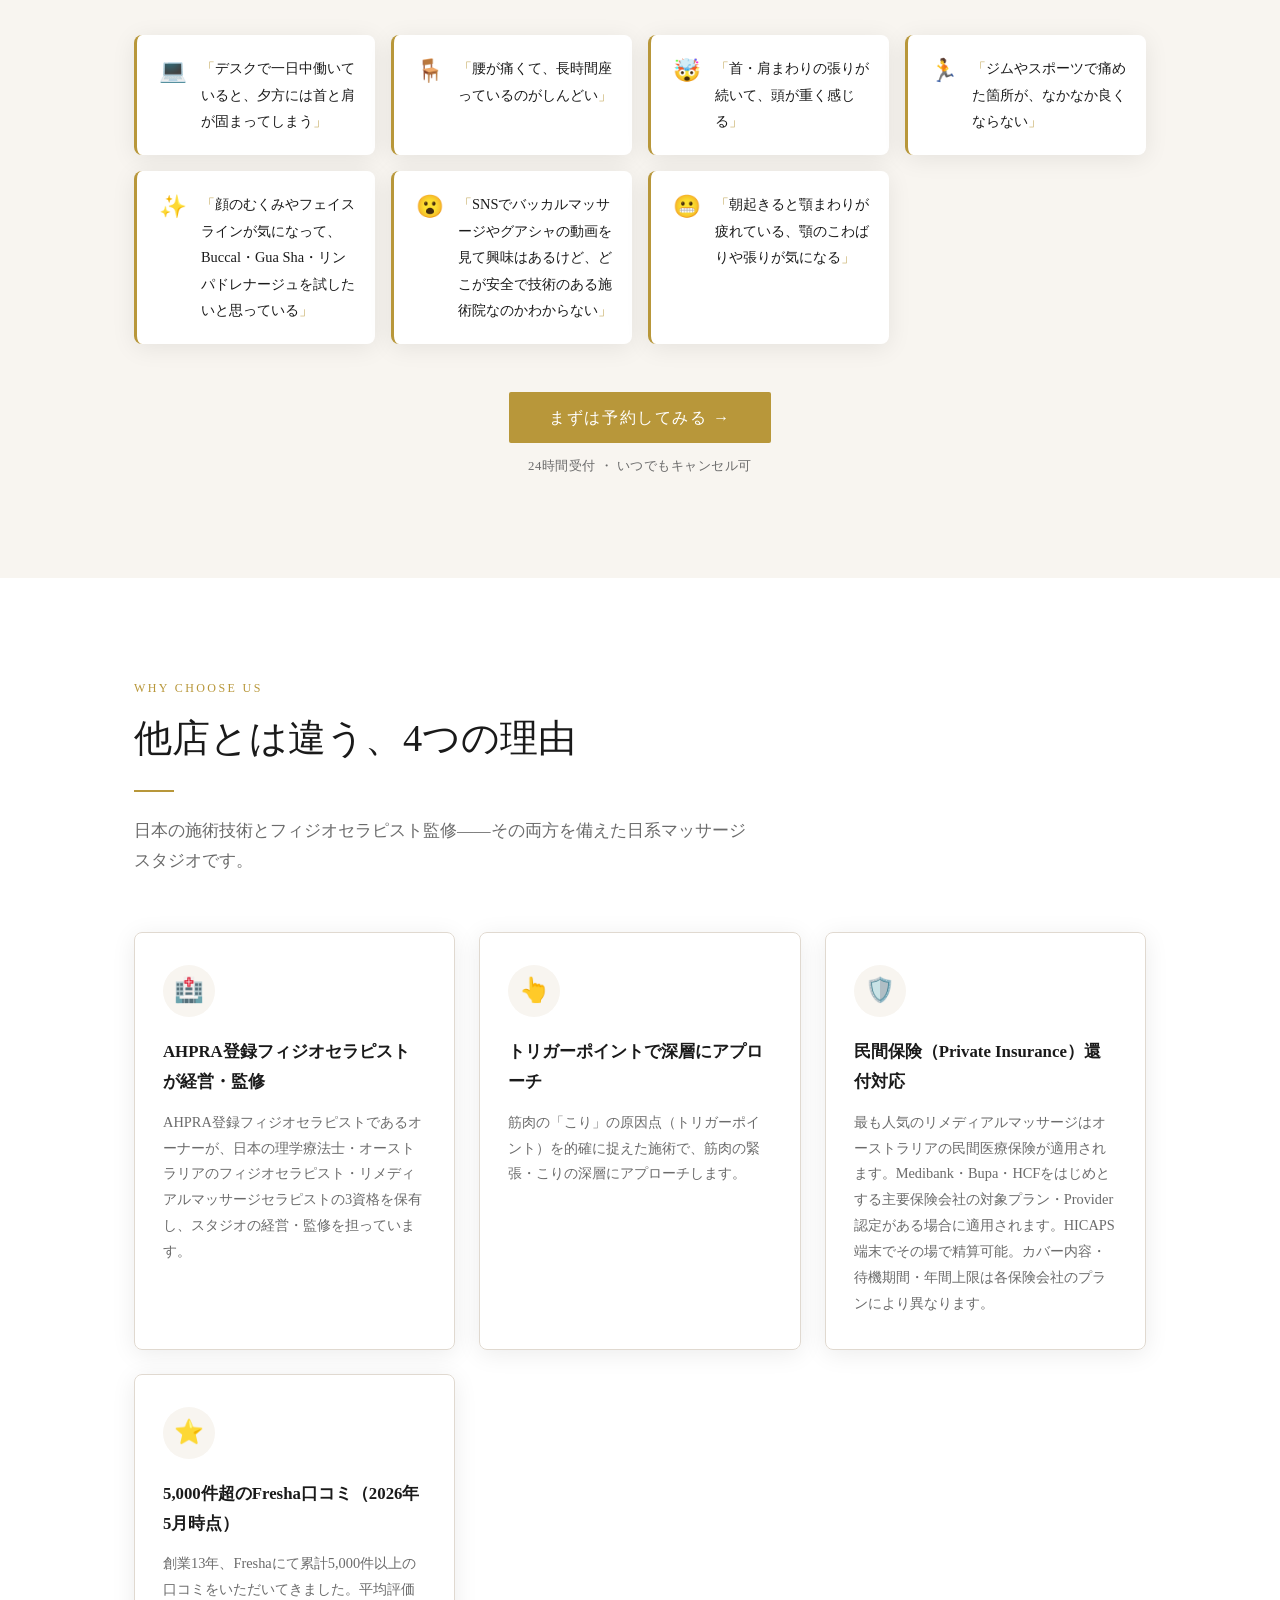
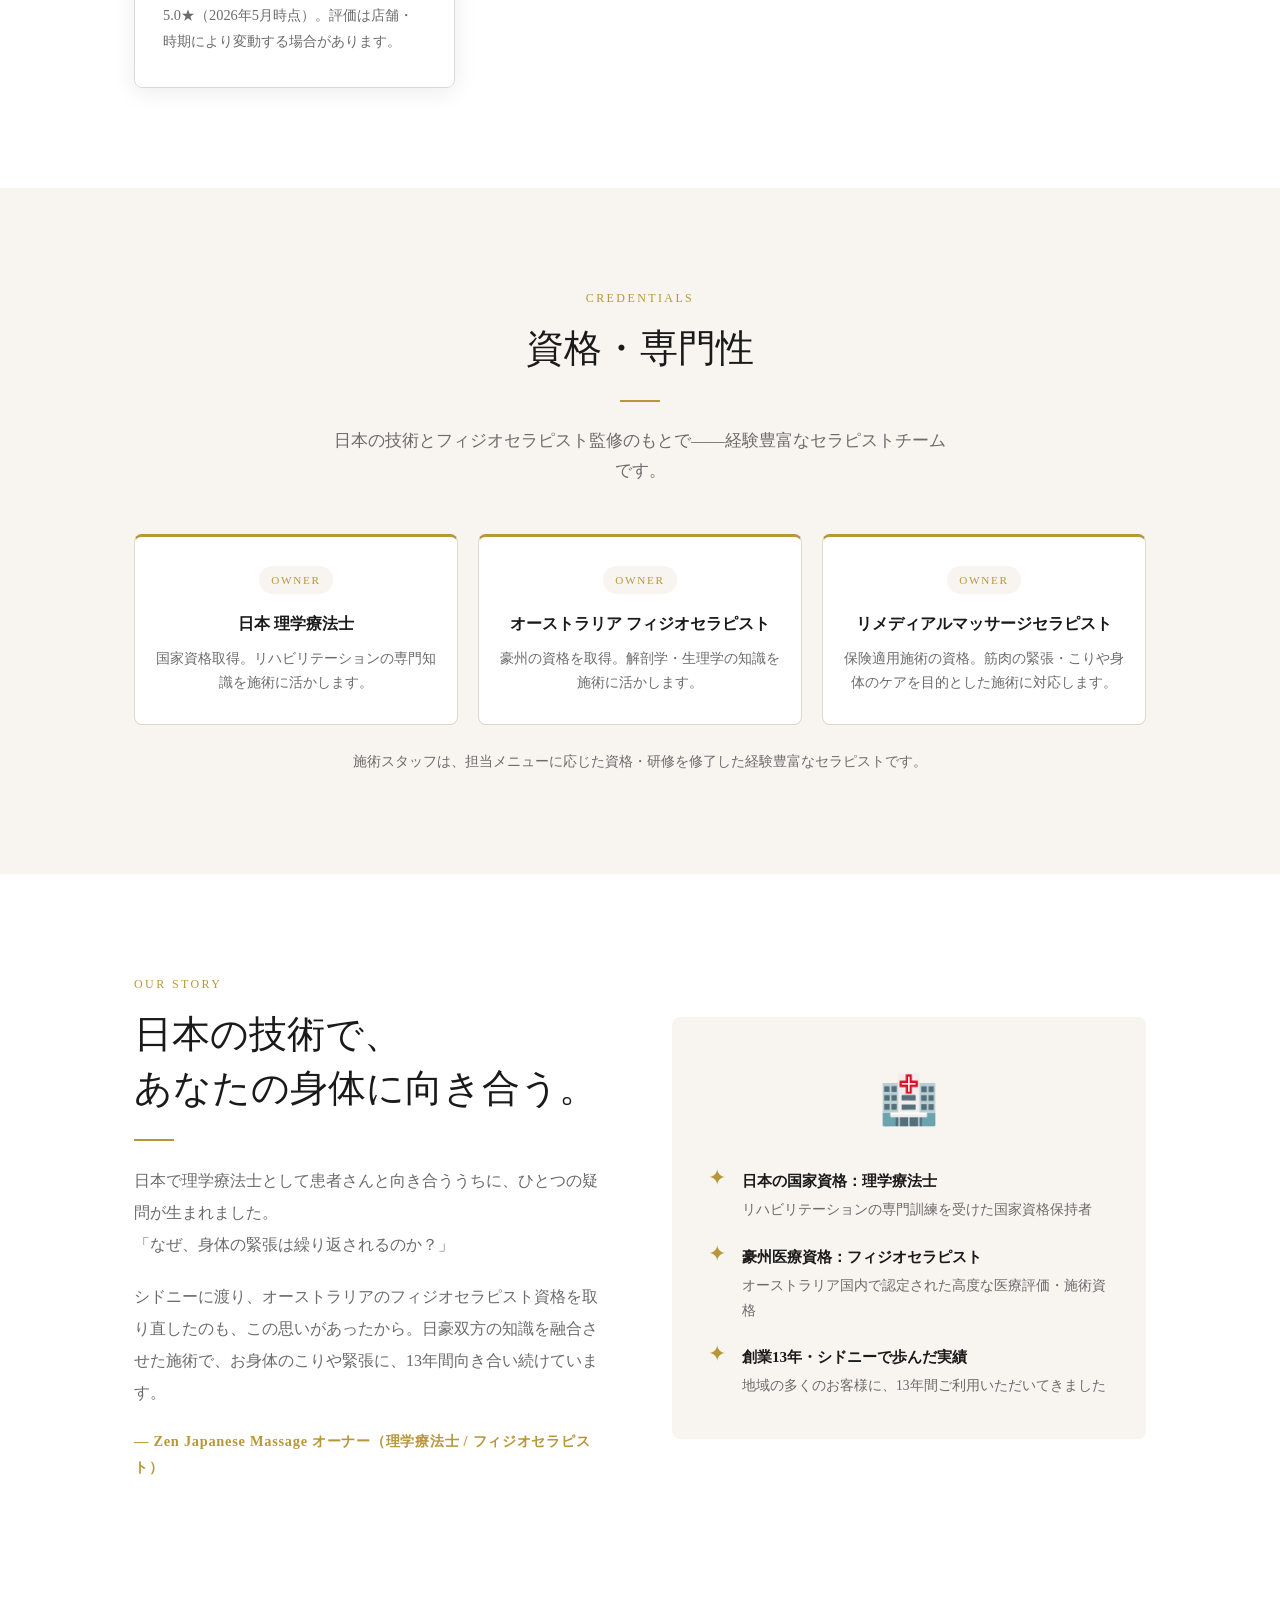
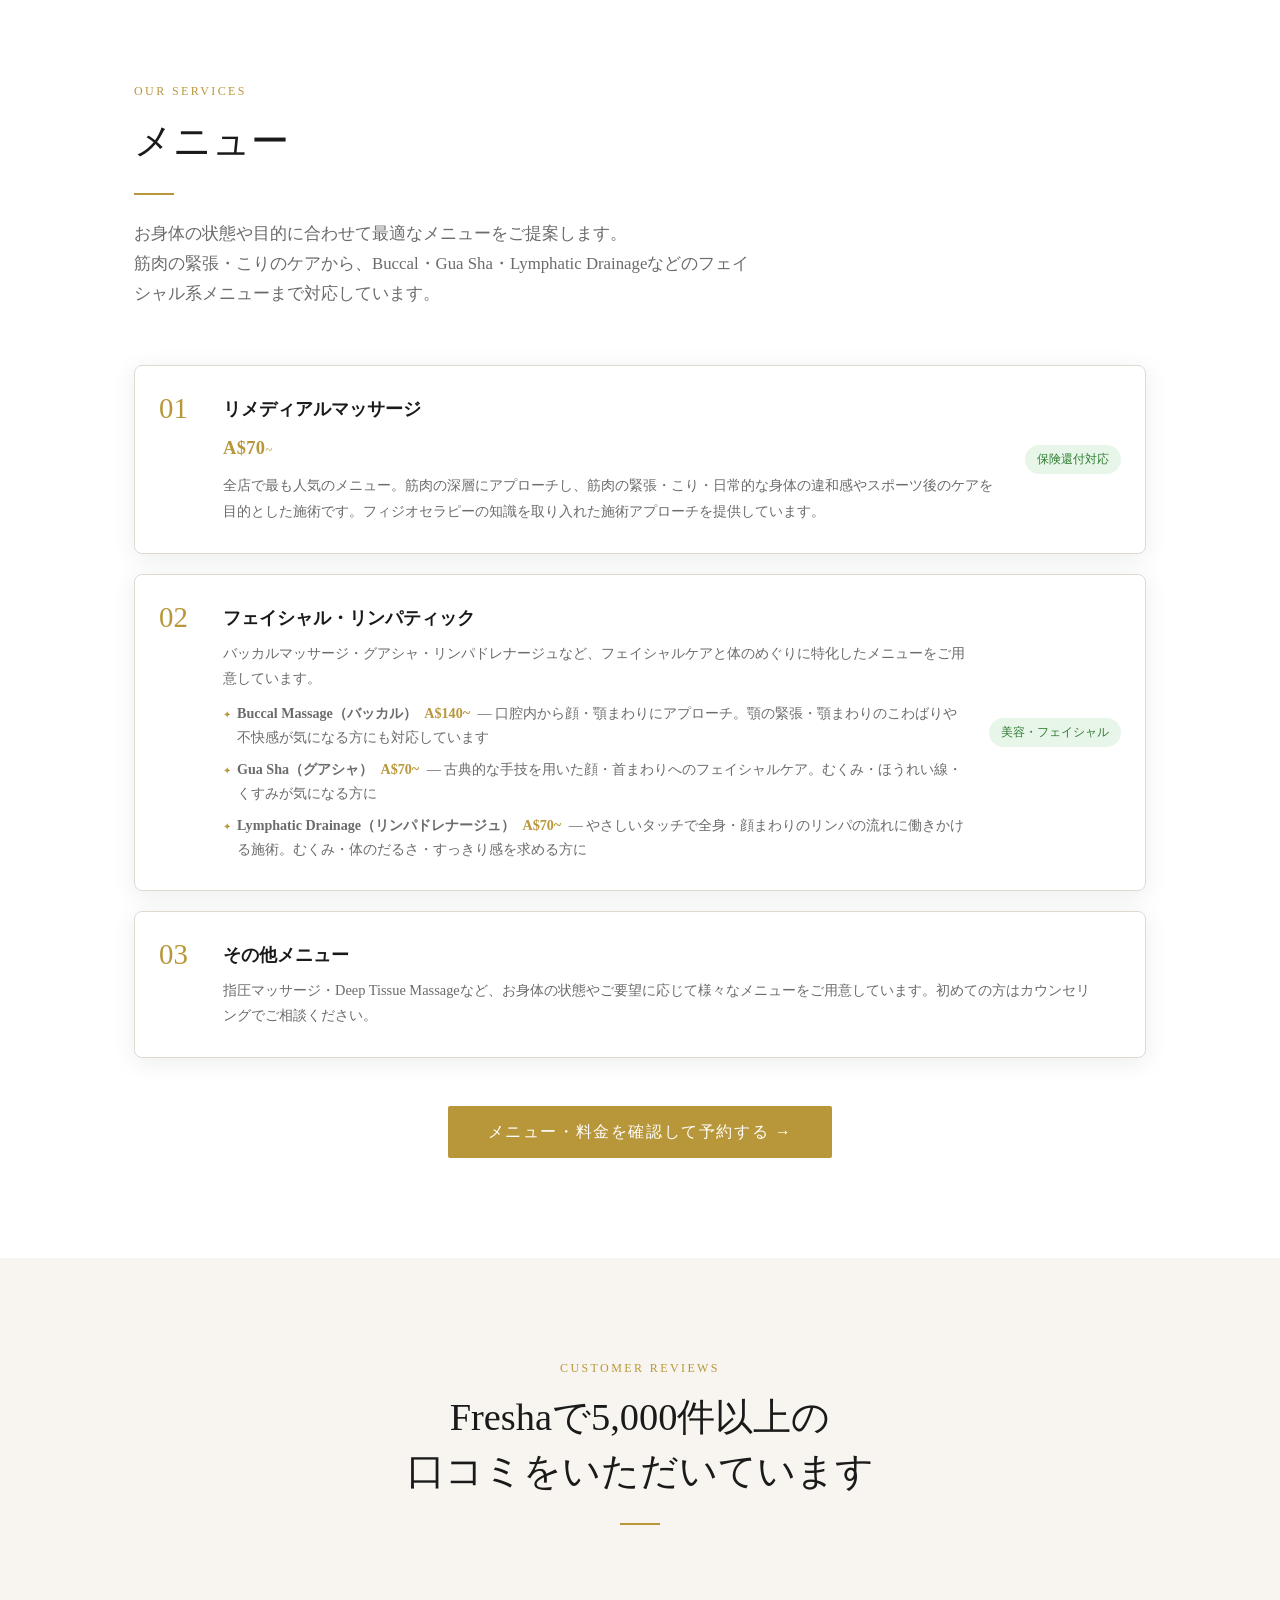
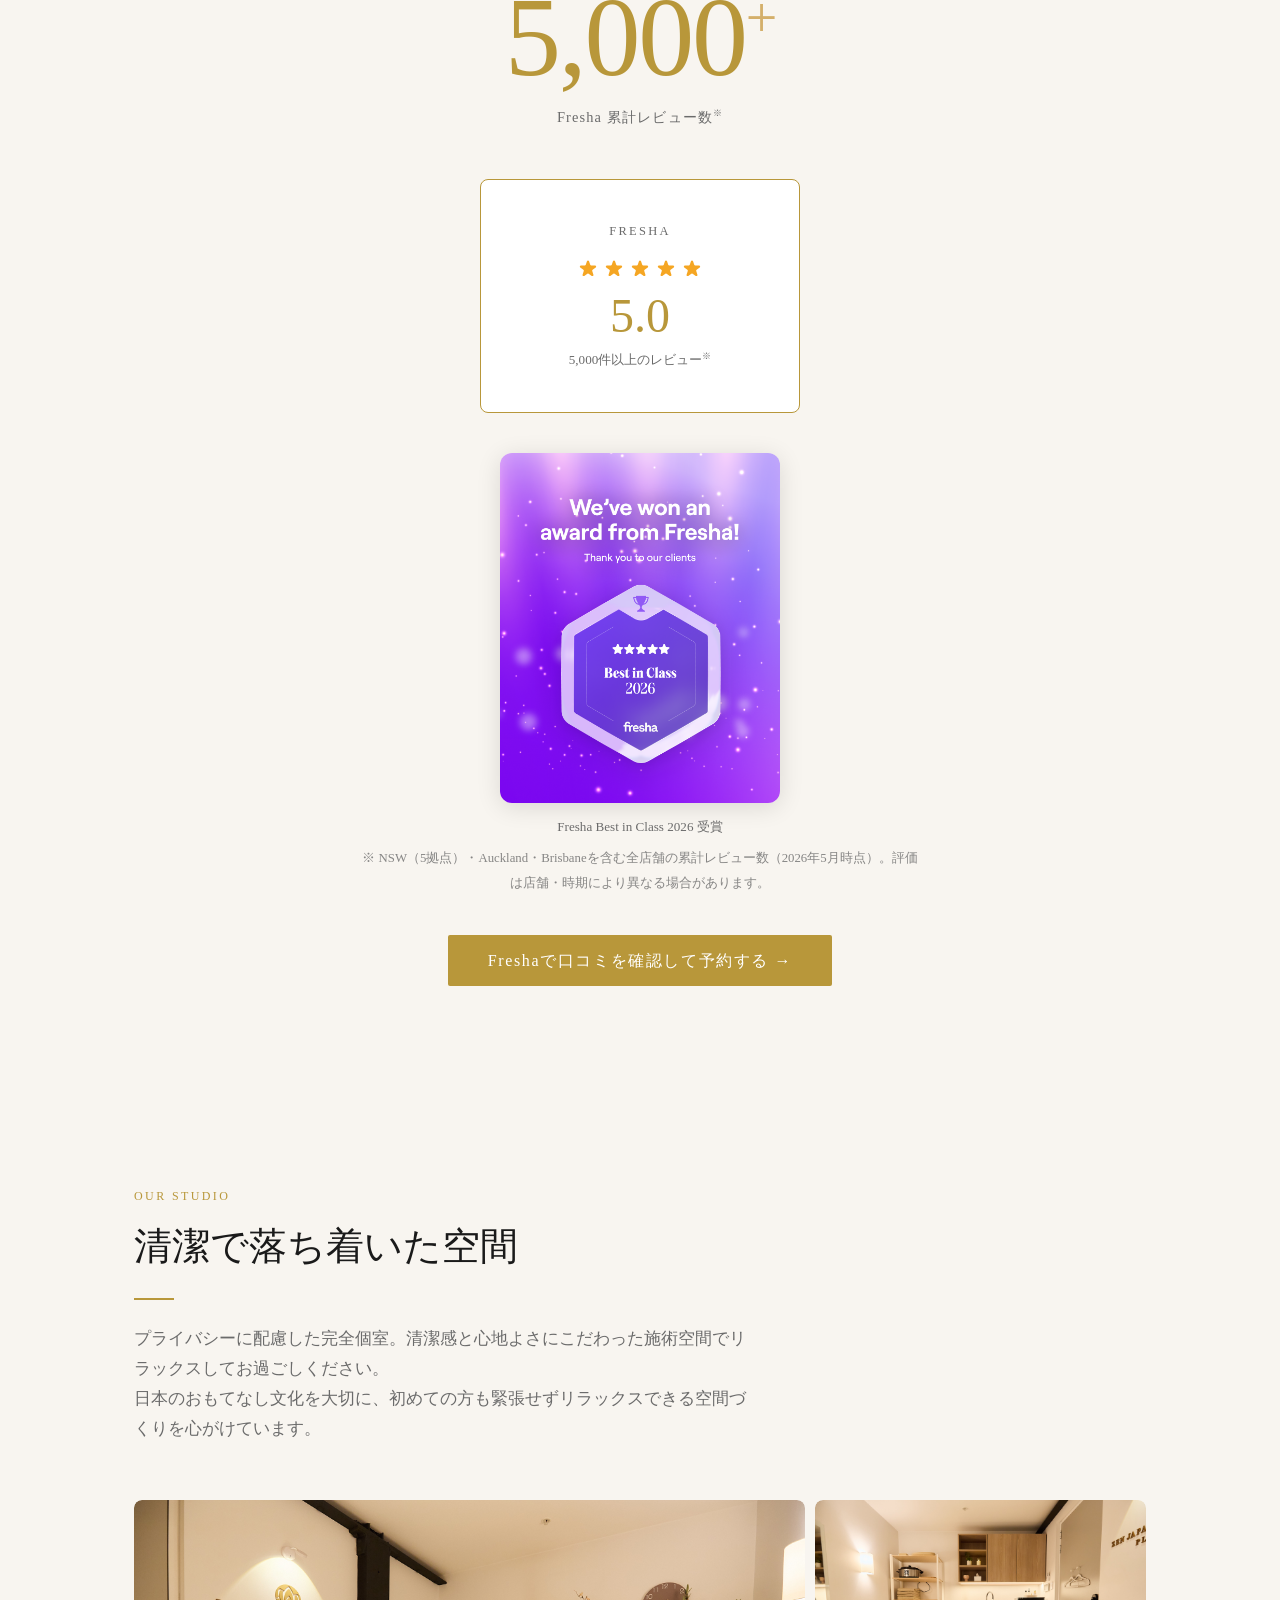
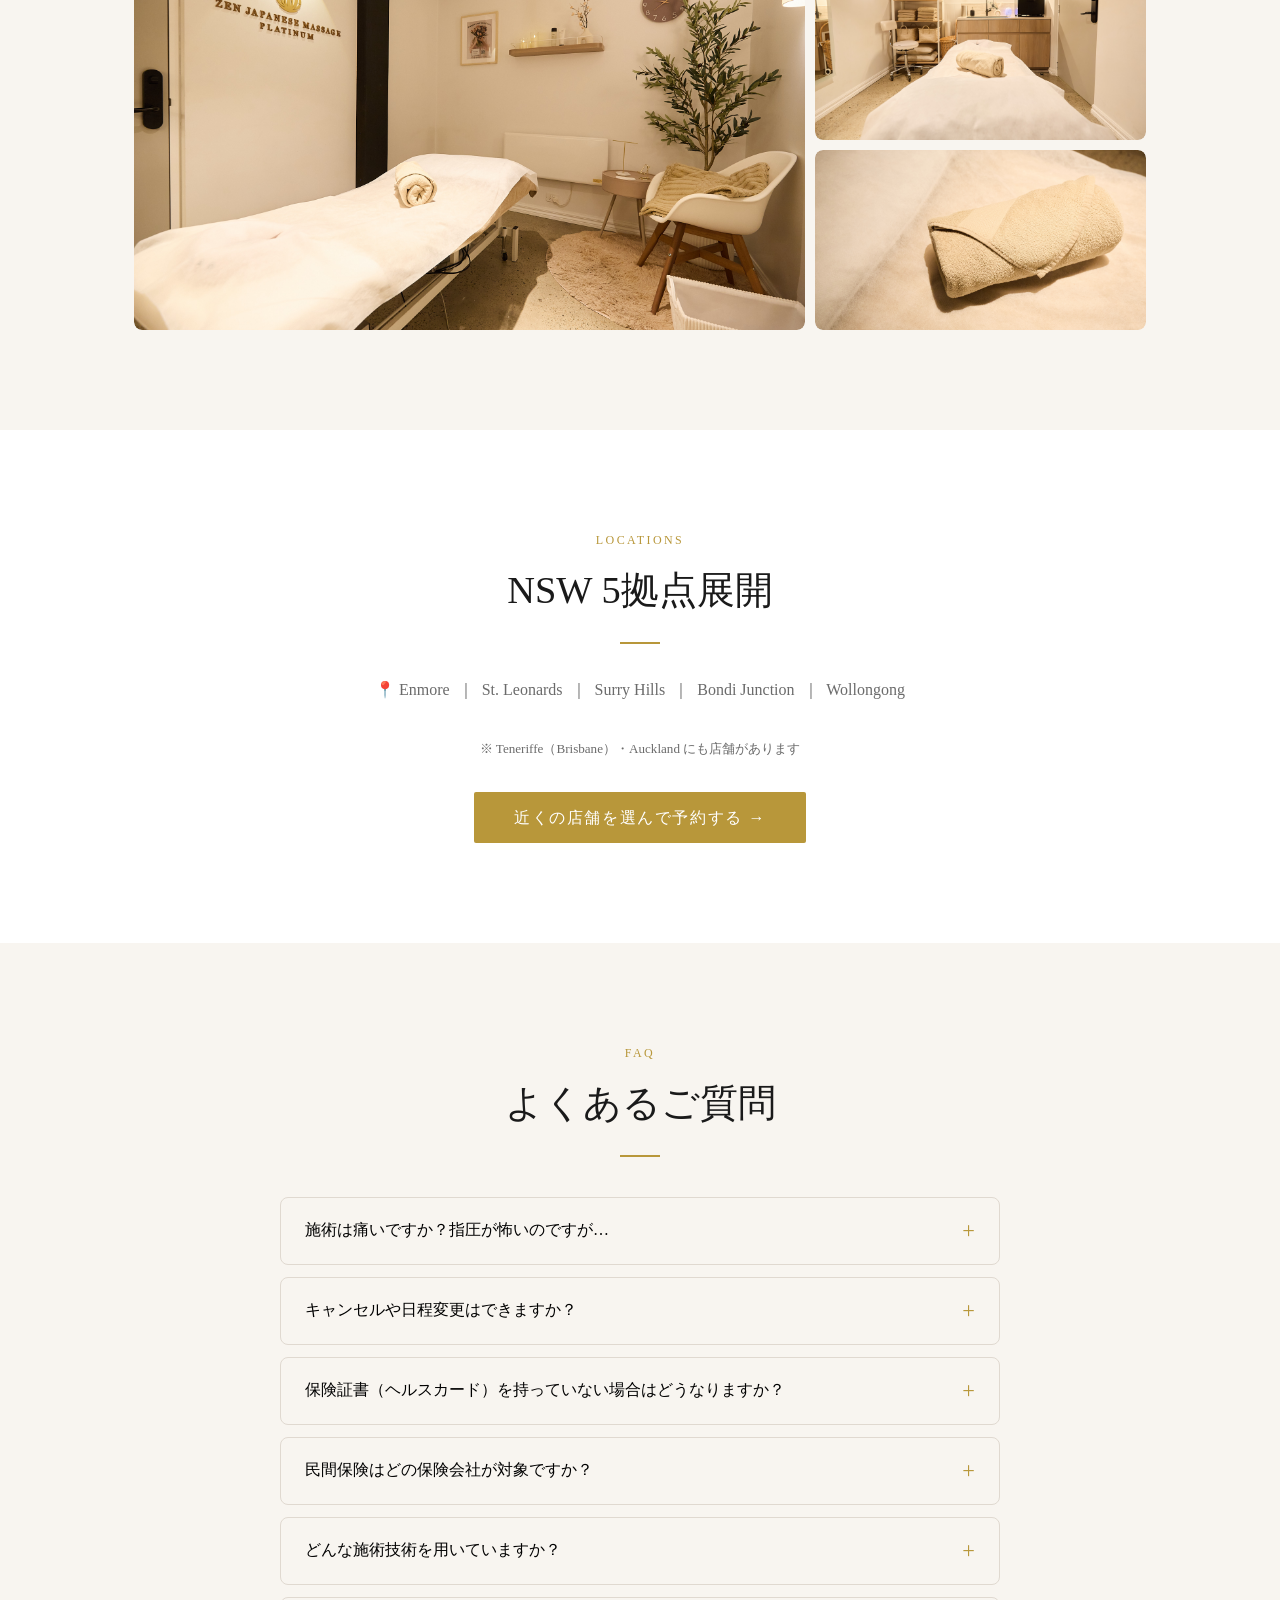
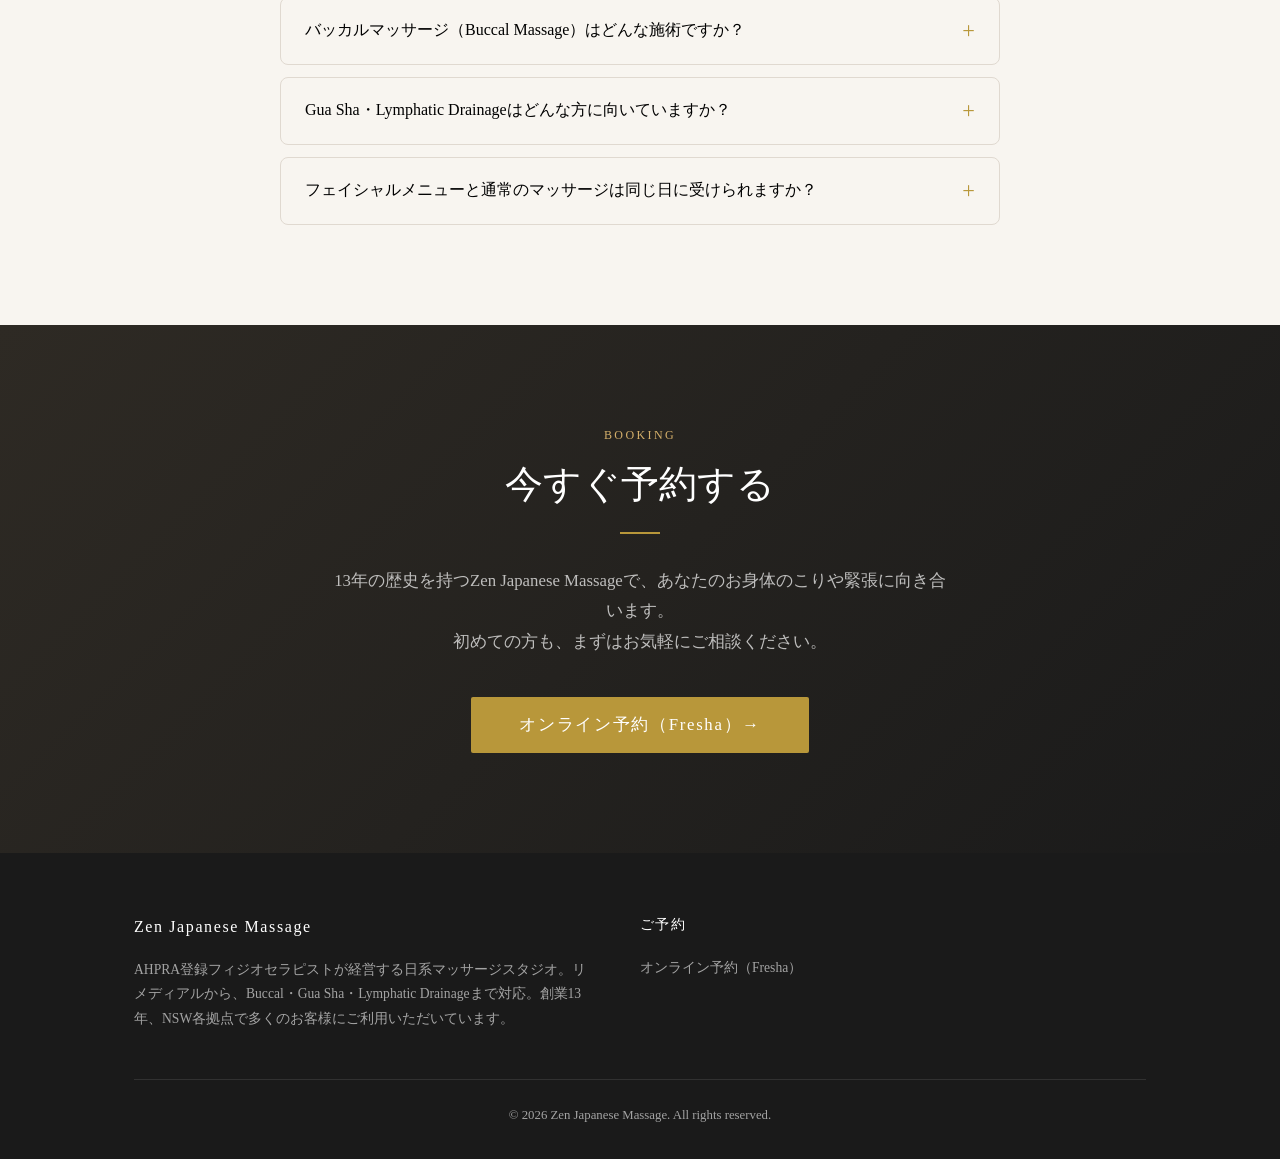
==== commit 82ab7a38: "fix: Physio stat cardのフォントサイズを他カードと統一 Co-Authored-By: Claude Sonnet 4.6 <noreply@anthropic.com>" ====
--- a/index.html
+++ b/index.html
@@ -99,7 +99,7 @@
         <div class="stat-label">施術スタート価格</div>
       </div>
       <div class="stat-card">
-        <div class="stat-num" style="font-size:1.3rem;">Physio</div>
+        <div class="stat-num">Physio</div>
         <div class="stat-label">フィジオセラピスト経営</div>
       </div>
     </div>
